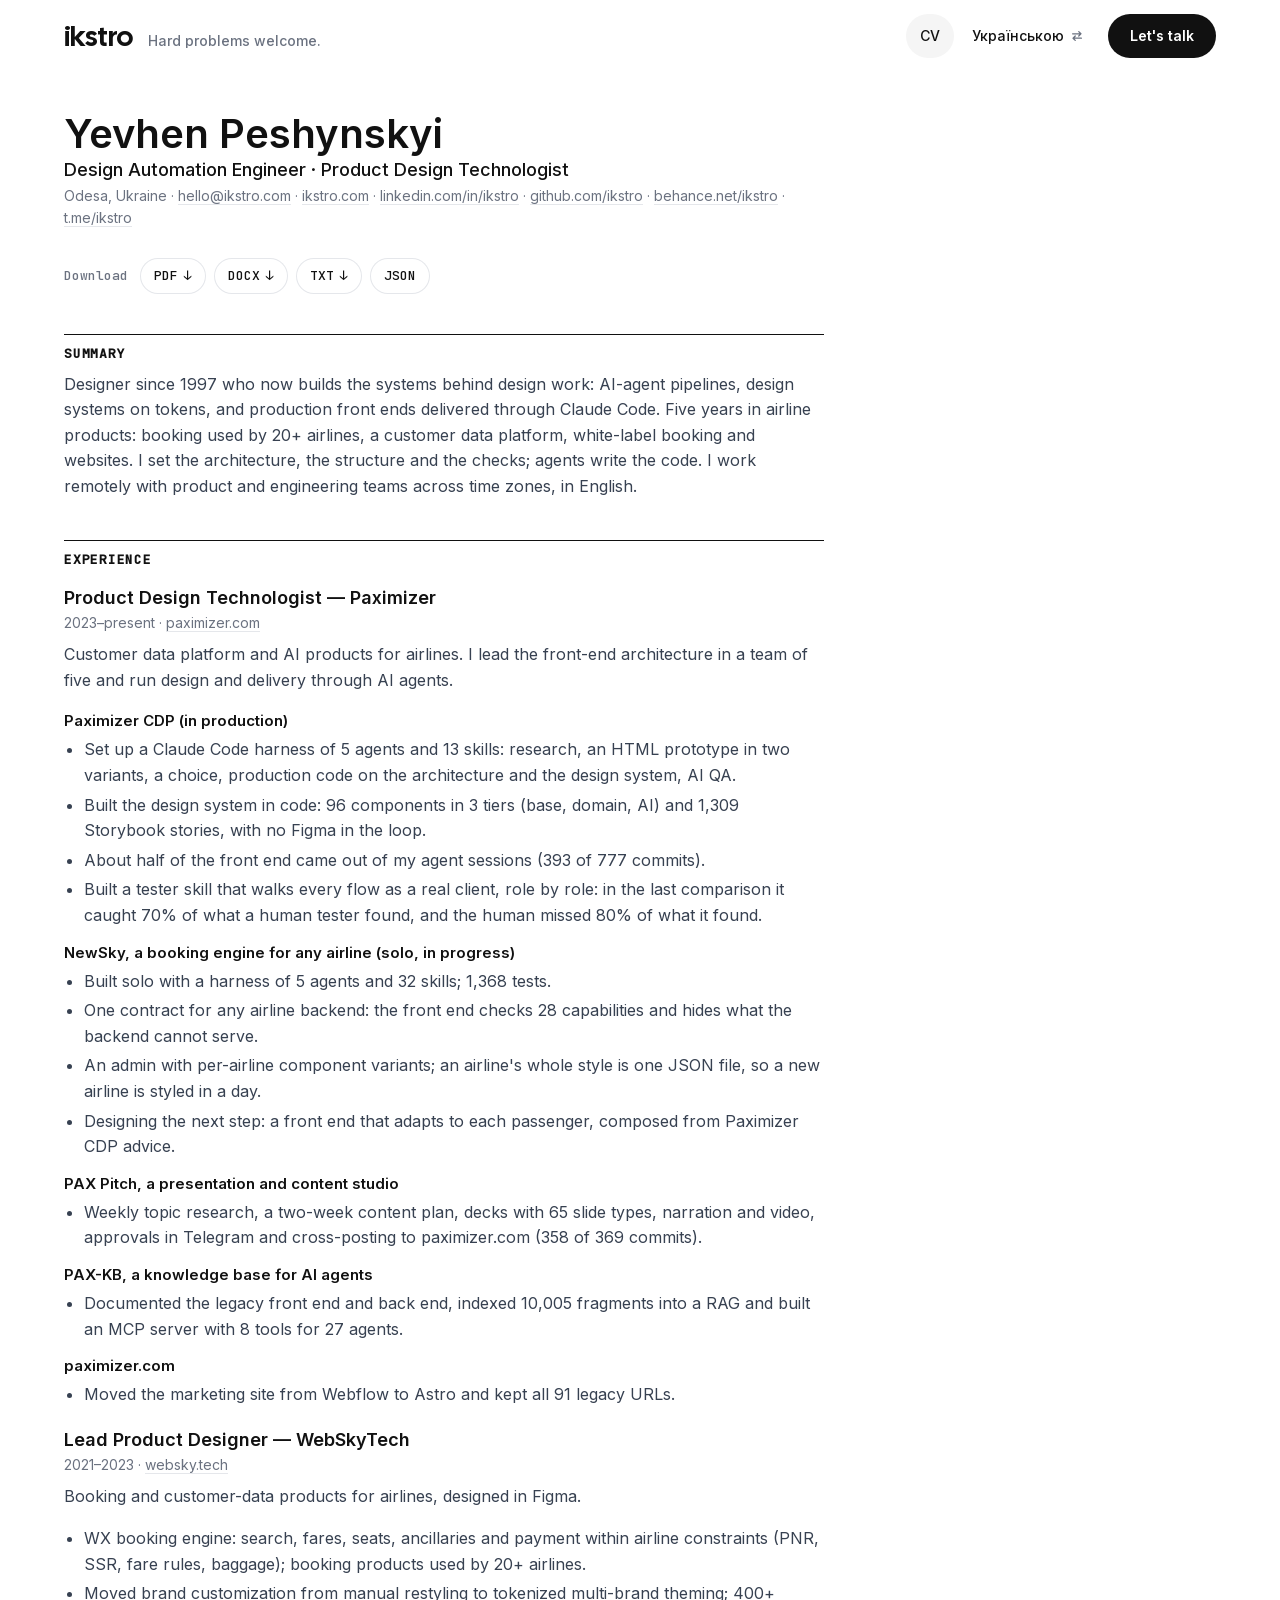
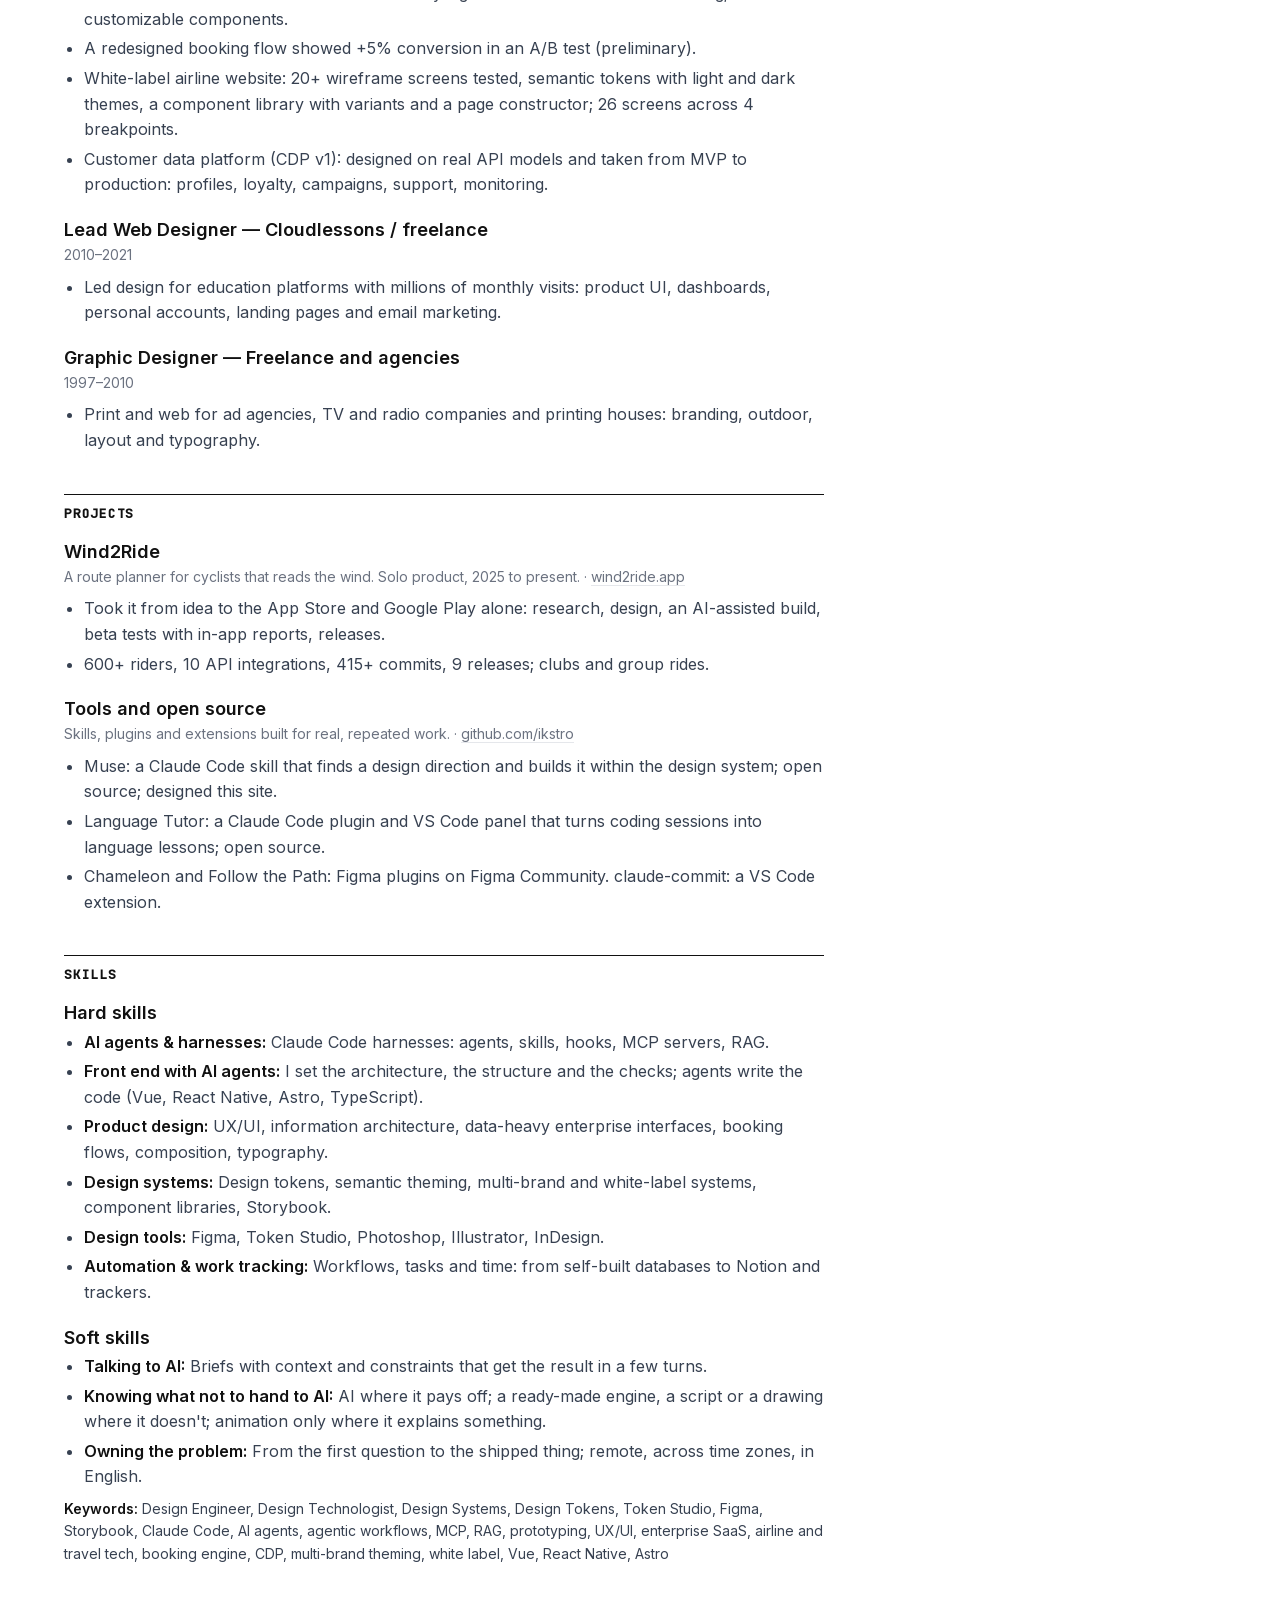
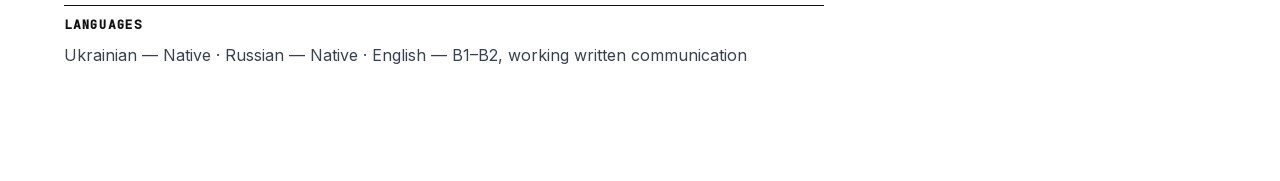
==== cv/index.html @ bcff38e9 "Deploy ikstro.com" ====
<!DOCTYPE html><html lang="en"><head><meta charset="utf-8"><meta name="viewport" content="width=device-width, initial-scale=1"><title>CV — Yevhen Peshynskyi</title><meta name="description" content="Designer since 1997 who now builds the systems behind design work: AI-agent pipelines, design systems on tokens, and production front ends delivered through Claude Code. Five years in airline products: booking used by 20+ airlines, a customer data platform, white-label booking and websites. I set the architecture, the structure and the checks; agents write the code. I work remotely with product and engineering teams across time zones, in English."><link rel="canonical" href="https://ikstro.com/cv/"><link rel="alternate" hreflang="en" href="https://ikstro.com/cv/"><link rel="alternate" hreflang="uk" href="https://ikstro.com/uk/cv/"><link rel="alternate" hreflang="x-default" href="https://ikstro.com/cv/"><meta name="author" content="Yevhen Peshynskyi"><!-- the «Iks» cell (owner, 23.10): built by `npm run favicon` --><link rel="icon" href="/favicon.ico" sizes="48x48"><link rel="icon" href="/favicon.svg" type="image/svg+xml"><link rel="apple-touch-icon" href="/apple-touch-icon.png"><meta property="og:type" content="website"><meta property="og:site_name" content="ikstro"><meta property="og:locale" content="en_US"><meta property="og:locale:alternate" content="uk_UA"><meta property="og:title" content="CV — Yevhen Peshynskyi"><meta property="og:description" content="Designer since 1997 who now builds the systems behind design work: AI-agent pipelines, design systems on tokens, and production front ends delivered through Claude Code. Five years in airline products: booking used by 20+ airlines, a customer data platform, white-label booking and websites. I set the architecture, the structure and the checks; agents write the code. I work remotely with product and engineering teams across time zones, in English."><meta property="og:url" content="https://ikstro.com/cv/"><meta property="og:image" content="https://ikstro.com/media/og/en.jpg"><meta property="og:image:alt" content="Yevhen Peshynskyi — Design automation engineer"><meta property="og:image:width" content="1200"><meta property="og:image:height" content="630"><meta name="twitter:card" content="summary_large_image"><script type="application/ld+json">{"@context":"https://schema.org","@type":"ProfilePage","url":"https://ikstro.com/cv/","inLanguage":"en","mainEntity":{"@type":"Person","@id":"https://ikstro.com/#person","name":"Yevhen Peshynskyi","alternateName":["ikstro","Євген Пешинський","Евгений Пешинский","Yevhen Peshinskyi","Evgeniy Peshinskiy"],"jobTitle":"Design Automation Engineer · Product Design Technologist","description":"Designer since 1997 who now builds the systems behind design work: AI-agent pipelines, design systems on tokens, and production front ends delivered through Claude Code. Five years in airline products: booking used by 20+ airlines, a customer data platform, white-label booking and websites. I set the architecture, the structure and the checks; agents write the code. I work remotely with product and engineering teams across time zones, in English.","url":"https://ikstro.com/","image":"https://ikstro.com/media/person/photo-800.webp","email":"mailto:hello@ikstro.com","address":{"@type":"PostalAddress","addressLocality":"Odesa","addressCountry":"UA"},"worksFor":{"@type":"Organization","name":"Paximizer","url":"https://paximizer.com"},"knowsAbout":["Design Engineer","Design Technologist","Design Systems","Design Tokens","Token Studio","Figma","Storybook","Claude Code","AI agents","agentic workflows","MCP","RAG","prototyping","UX/UI","enterprise SaaS","airline and travel tech","booking engine","CDP","multi-brand theming","white label","Vue","React Native","Astro"],"knowsLanguage":["uk","ru","en"],"sameAs":["https://linkedin.com/in/ikstro","https://github.com/ikstro","https://behance.net/ikstro","https://t.me/ikstro"],"subjectOf":[{"@type":"DigitalDocument","name":"CV (PDF)","encodingFormat":"application/pdf","url":"https://ikstro.com/cv/Yevhen-Peshynskyi-CV-EN.pdf"},{"@type":"DigitalDocument","name":"CV (DOCX)","encodingFormat":"application/vnd.openxmlformats-officedocument.wordprocessingml.document","url":"https://ikstro.com/cv/Yevhen-Peshynskyi-CV-EN.docx"}]}}</script><link rel="alternate" type="application/json" title="JSON Resume" href="/resume.json"><style>@font-face{font-family:"Cal Sans-8aefe084696b96c0";src:url("/_astro/fonts/de74727b9f176735.woff2") format("woff2");font-display:swap;unicode-range:U+0000-00FF,U+0131,U+0152-0153,U+02BB-02BC,U+02C6,U+02DA,U+02DC,U+0304,U+0308,U+0329,U+2000-206F,U+20AC,U+2122,U+2191,U+2193,U+2212,U+2215,U+FEFF,U+FFFD;font-weight:400;font-style:normal;}@font-face{font-family:"Cal Sans-8aefe084696b96c0 fallback: Arial";src:local("Arial");font-display:swap;font-weight:400;font-style:normal;size-adjust:99.1474%;ascent-override:100.8599%;descent-override:30.258%;line-gap-override:0%;}:root{--font-cal:"Cal Sans-8aefe084696b96c0","Cal Sans-8aefe084696b96c0 fallback: Arial",sans-serif;}</style><link rel="preload" href="/_astro/fonts/de74727b9f176735.woff2" as="font" type="font/woff2" crossorigin><style>@font-face{font-family:Inter-d166690083f87c00;src:url("/_astro/fonts/6909caa7688787da.woff2") format("woff2");font-display:swap;unicode-range:U+0301,U+0400-045F,U+0490-0491,U+04B0-04B1,U+2116;font-weight:400;font-style:normal;}@font-face{font-family:Inter-d166690083f87c00;src:url("/_astro/fonts/e868cdf4720e9ea5.woff2") format("woff2");font-display:swap;unicode-range:U+0000-00FF,U+0131,U+0152-0153,U+02BB-02BC,U+02C6,U+02DA,U+02DC,U+0304,U+0308,U+0329,U+2000-206F,U+20AC,U+2122,U+2191,U+2193,U+2212,U+2215,U+FEFF,U+FFFD;font-weight:400;font-style:normal;}@font-face{font-family:Inter-d166690083f87c00;src:url("/_astro/fonts/6909caa7688787da.woff2") format("woff2");font-display:swap;unicode-range:U+0301,U+0400-045F,U+0490-0491,U+04B0-04B1,U+2116;font-weight:500;font-style:normal;}@font-face{font-family:Inter-d166690083f87c00;src:url("/_astro/fonts/e868cdf4720e9ea5.woff2") format("woff2");font-display:swap;unicode-range:U+0000-00FF,U+0131,U+0152-0153,U+02BB-02BC,U+02C6,U+02DA,U+02DC,U+0304,U+0308,U+0329,U+2000-206F,U+20AC,U+2122,U+2191,U+2193,U+2212,U+2215,U+FEFF,U+FFFD;font-weight:500;font-style:normal;}@font-face{font-family:Inter-d166690083f87c00;src:url("/_astro/fonts/6909caa7688787da.woff2") format("woff2");font-display:swap;unicode-range:U+0301,U+0400-045F,U+0490-0491,U+04B0-04B1,U+2116;font-weight:600;font-style:normal;}@font-face{font-family:Inter-d166690083f87c00;src:url("/_astro/fonts/e868cdf4720e9ea5.woff2") format("woff2");font-display:swap;unicode-range:U+0000-00FF,U+0131,U+0152-0153,U+02BB-02BC,U+02C6,U+02DA,U+02DC,U+0304,U+0308,U+0329,U+2000-206F,U+20AC,U+2122,U+2191,U+2193,U+2212,U+2215,U+FEFF,U+FFFD;font-weight:600;font-style:normal;}@font-face{font-family:"Inter-d166690083f87c00 fallback: Arial";src:local("Arial");font-display:swap;font-weight:400;font-style:normal;size-adjust:134.2826%;ascent-override:72.1426%;descent-override:17.9629%;line-gap-override:0%;}@font-face{font-family:"Inter-d166690083f87c00 fallback: Arial";src:local("Arial");font-display:swap;font-weight:400;font-style:normal;size-adjust:134.2826%;ascent-override:72.1426%;descent-override:17.9629%;line-gap-override:0%;}@font-face{font-family:"Inter-d166690083f87c00 fallback: Arial";src:local("Arial");font-display:swap;font-weight:500;font-style:normal;size-adjust:134.2826%;ascent-override:72.1426%;descent-override:17.9629%;line-gap-override:0%;}@font-face{font-family:"Inter-d166690083f87c00 fallback: Arial";src:local("Arial");font-display:swap;font-weight:500;font-style:normal;size-adjust:134.2826%;ascent-override:72.1426%;descent-override:17.9629%;line-gap-override:0%;}@font-face{font-family:"Inter-d166690083f87c00 fallback: Arial";src:local("Arial");font-display:swap;font-weight:600;font-style:normal;size-adjust:134.2826%;ascent-override:72.1426%;descent-override:17.9629%;line-gap-override:0%;}@font-face{font-family:"Inter-d166690083f87c00 fallback: Arial";src:local("Arial");font-display:swap;font-weight:600;font-style:normal;size-adjust:134.2826%;ascent-override:72.1426%;descent-override:17.9629%;line-gap-override:0%;}:root{--font-inter:Inter-d166690083f87c00,"Inter-d166690083f87c00 fallback: Arial",sans-serif;}</style><link rel="preload" href="/_astro/fonts/e868cdf4720e9ea5.woff2" as="font" type="font/woff2" crossorigin><style>@font-face{font-family:"JetBrains Mono-c56213b721f1ee83";src:url("/_astro/fonts/06ca8aa61b7e774d.woff2") format("woff2");font-display:swap;unicode-range:U+0301,U+0400-045F,U+0490-0491,U+04B0-04B1,U+2116;font-weight:400;font-style:normal;}@font-face{font-family:"JetBrains Mono-c56213b721f1ee83";src:url("/_astro/fonts/d39725b5b6a6f2ec.woff2") format("woff2");font-display:swap;unicode-range:U+0000-00FF,U+0131,U+0152-0153,U+02BB-02BC,U+02C6,U+02DA,U+02DC,U+0304,U+0308,U+0329,U+2000-206F,U+20AC,U+2122,U+2191,U+2193,U+2212,U+2215,U+FEFF,U+FFFD;font-weight:400;font-style:normal;}@font-face{font-family:"JetBrains Mono-c56213b721f1ee83";src:url("/_astro/fonts/06ca8aa61b7e774d.woff2") format("woff2");font-display:swap;unicode-range:U+0301,U+0400-045F,U+0490-0491,U+04B0-04B1,U+2116;font-weight:500;font-style:normal;}@font-face{font-family:"JetBrains Mono-c56213b721f1ee83";src:url("/_astro/fonts/d39725b5b6a6f2ec.woff2") format("woff2");font-display:swap;unicode-range:U+0000-00FF,U+0131,U+0152-0153,U+02BB-02BC,U+02C6,U+02DA,U+02DC,U+0304,U+0308,U+0329,U+2000-206F,U+20AC,U+2122,U+2191,U+2193,U+2212,U+2215,U+FEFF,U+FFFD;font-weight:500;font-style:normal;}@font-face{font-family:"JetBrains Mono-c56213b721f1ee83 fallback: Courier New";src:local("Courier New");font-display:swap;font-weight:400;font-style:normal;size-adjust:99.9837%;ascent-override:102.0166%;descent-override:30.0049%;}@font-face{font-family:"JetBrains Mono-c56213b721f1ee83 fallback: Courier New";src:local("Courier New");font-display:swap;font-weight:400;font-style:normal;size-adjust:99.9837%;ascent-override:102.0166%;descent-override:30.0049%;}@font-face{font-family:"JetBrains Mono-c56213b721f1ee83 fallback: Courier New";src:local("Courier New");font-display:swap;font-weight:500;font-style:normal;size-adjust:99.9837%;ascent-override:102.0166%;descent-override:30.0049%;}@font-face{font-family:"JetBrains Mono-c56213b721f1ee83 fallback: Courier New";src:local("Courier New");font-display:swap;font-weight:500;font-style:normal;size-adjust:99.9837%;ascent-override:102.0166%;descent-override:30.0049%;}:root{--font-jbmono:"JetBrains Mono-c56213b721f1ee83","JetBrains Mono-c56213b721f1ee83 fallback: Courier New",monospace;}</style><!-- rows breathe in only when JS runs and motion is allowed; a timer un-hides them if scripts fail --><script>
      if (!matchMedia('(prefers-reduced-motion: reduce)').matches) {
        document.documentElement.classList.add('breathe');
        setTimeout(function () { document.documentElement.classList.remove('breathe'); }, 3000);
      }
    </script><style>:root{--primary:#111;--primary-active:#242424;--ink:#111;--body:#374151;--muted:#6b7280;--muted-soft:#898989;--hairline:#e5e7eb;--hairline-soft:#f3f4f6;--canvas:#fff;--surface-soft:#f8f9fa;--surface-card:#f5f5f5;--surface-strong:#e5e7eb;--surface-dark:#101010;--surface-dark-elevated:#1a1a1a;--on-primary:#fff;--on-dark:#fff;--on-dark-soft:#a1a1aa;--success:#10b981;--warning:#f59e0b;--error:#ef4444;--accent:#8b5cf6;--accent-soft:#ede9fe;--font-display:var(--font-cal), -apple-system, "Segoe UI", sans-serif;--font-body:var(--font-inter), -apple-system, BlinkMacSystemFont, "Segoe UI", Roboto, sans-serif;--font-mono:var(--font-jbmono), ui-monospace, monospace;--display-wt:400;--display-xl:64px;--display-xl-lh:1.05;--display-xl-ls:-2px;--display-lg:48px;--display-lg-lh:1.1;--display-lg-ls:-1.5px;--display-md:36px;--display-md-lh:1.15;--display-md-ls:-1px;--display-sm:28px;--display-sm-lh:1.2;--display-sm-ls:-.5px;--title-lg:22px;--title-md:18px;--title-sm:16px;--body-md:16px;--body-sm:14px;--caption:13px;--code:14px;--r-xs:4px;--r-sm:6px;--r-md:8px;--r-lg:12px;--r-xl:16px;--r-pill:9999px;--s-xxs:4px;--s-xs:8px;--s-sm:12px;--s-md:16px;--s-lg:24px;--s-xl:32px;--s-xxl:48px;--s-section:96px;--spring-card-resize:linear(0, .0429, .137, .2679, .4019, .5335, .6545, .7662, .8531, .922, .974, 1.0111, 1.0366, 1.0501, 1.0559, 1.056, 1.0519, 1.0457, 1.0383, 1.0308, 1.0235, 1.0166, 1.0111, 1.0066, 1.0031, 1.0004, .9987, .9976, .997, .9968, .9969, .9972, .9976, .998, .9985, .9988, 1);--dur-card-resize:.585s;--spring-accordion:linear(0, .0273, .0868, .1656, .2539, .345, .434, .5178, .5946, .6681, .728, .7798, .824, .8612, .892, .9174, .9379, .9543, .9673, .9774, .9852, .991, .9953, .9984, 1.0005, 1.002, 1.0028, 1.0033, 1.0035, 1.0034, 1.0033, 1.003, 1.0027, 1.0024, 1.0021, 1.0018, 1);--dur-accordion:.507s;--spring-counter:linear(0, .0619, .2002, .3767, .5611, .732, .8762, .9873, 1.0645, 1.1107, 1.1303, 1.1315, 1.1188, 1.0979, 1.0736, 1.0495, 1.028, 1.0104, .9973, .9887, .9839, .9823, .983, .9853, .9883, .9916, .9947, .9973, .9993, 1.0009, 1.0018, 1.0023, 1.0023, 1.0022, 1.0018, 1.0014, 1);--dur-counter:.755s;--ease-out:cubic-bezier(.22, 1, .36, 1)}:root:lang(uk){--font-display:var(--font-manrope), -apple-system, "Segoe UI", sans-serif;--display-wt:800}@media (prefers-reduced-motion:reduce){:root{--dur-card-resize:1ms;--dur-accordion:1ms;--dur-counter:1ms}*,:before,:after{transition-duration:1ms!important;animation-duration:1ms!important;animation-iteration-count:1!important}}*,:before,:after{box-sizing:border-box}html{-webkit-text-size-adjust:100%}body{background:var(--canvas);color:var(--body);font:400 var(--body-md)/1.5 var(--font-body);-webkit-font-smoothing:antialiased;margin:0}h1,h2,h3{font-family:var(--font-display);font-weight:var(--display-wt);color:var(--ink);margin:0}img{max-width:100%;display:block}a{color:inherit}.mono{font-family:var(--font-mono);font-variant-numeric:tabular-nums}.btn{border-radius:var(--r-pill);height:44px;font:600 var(--body-sm)/1 var(--font-body);background:var(--primary);color:var(--on-primary);cursor:pointer;border:0;align-items:center;gap:8px;padding:0 22px;text-decoration:none;display:inline-flex}.btn--secondary{background:var(--canvas);color:var(--ink);box-shadow:inset 0 0 0 1px var(--hairline)}.badge{border-radius:var(--r-pill);background:var(--surface-card);height:24px;color:var(--ink);font:500 var(--caption)/1 var(--font-body);align-items:center;gap:6px;padding:0 10px;display:inline-flex}html{scroll-behavior:auto}:root{--nav-h:72px}@media (width<=760px){:root{--nav-h:60px}}.wrap{max-width:1248px;margin:0 auto;padding:0 48px}.sr{clip:rect(0 0 0 0);white-space:nowrap;width:1px;height:1px;position:absolute;overflow:hidden}.btn:focus-visible,a:focus-visible,button:focus-visible{outline:2px solid var(--accent);outline-offset:2px;border-radius:4px}.btn:focus-visible,.lk:focus-visible{border-radius:var(--r-pill)}.lk{--lk-x:14px;--lk-y:8px;padding:var(--lk-y) var(--lk-x);margin:calc(-1 * var(--lk-y)) calc(-1 * var(--lk-x));border-radius:var(--r-pill);color:inherit;transition:background-color .15s var(--ease-out);-webkit-tap-highlight-color:transparent;background-color:#0000;align-items:center;text-decoration:none;display:inline-flex;position:relative}.lk:after{content:"";position:absolute;inset:-6px 0}@media (hover:hover){.lk:hover{background-color:var(--lk-ground,var(--surface-card))}}.lk:active{background-color:var(--lk-ground,var(--surface-card))}.btn{transition:background-color .15s var(--ease-out), box-shadow .15s var(--ease-out);-webkit-tap-highlight-color:transparent}@media (hover:hover){.btn:hover{background-color:var(--primary-active);box-shadow:0 1px 2px #11111114,0 6px 16px -6px #1116}.btn--secondary:hover{background-color:var(--surface-card);box-shadow:0 6px 18px -10px #11111159}}.btn:active{background-color:var(--primary-active);box-shadow:0 1px 2px #11111114,0 6px 16px -6px #1116}.btn--secondary:active{background-color:var(--surface-card);box-shadow:none}@media (prefers-reduced-motion:reduce){.lk,.btn{transition:none}}.dot{background:var(--success);vertical-align:1px;border-radius:50%;width:7px;height:7px;margin-right:6px;display:inline-block}.dot--lock{box-shadow:inset 0 0 0 1.5px var(--muted);background:0 0}@media (width<=760px){.wrap{padding:0 16px}}
.lang[data-astro-cid-lemdd452]{height:var(--nav-item-h,36px);padding:0 var(--nav-item-x,12px);border-radius:var(--r-pill);color:var(--ink);white-space:nowrap;font:500 14px/1 var(--font-body);transition:background-color .15s var(--ease-out), color .15s var(--ease-out), height .56s var(--spring-card-resize);-webkit-tap-highlight-color:transparent;align-items:center;gap:6px;text-decoration:none;display:inline-flex}.lang__ico[data-astro-cid-lemdd452]{fill:none;width:14px;height:14px;stroke:var(--muted);stroke-width:1.5px;stroke-linecap:round;stroke-linejoin:round;transition:transform .24s var(--ease-out), stroke .15s var(--ease-out);flex:none}@media (hover:hover){.lang[data-astro-cid-lemdd452]:hover{background-color:var(--surface-card)}.lang[data-astro-cid-lemdd452]:hover .lang__ico[data-astro-cid-lemdd452]{stroke:var(--ink);transform:rotate(180deg)}}.lang[data-astro-cid-lemdd452]:active{background-color:var(--surface-card)}.lang[data-astro-cid-lemdd452]:focus-visible{outline:2px solid var(--accent);outline-offset:2px}.lang__short[data-astro-cid-lemdd452]{display:none}@media (width<=420px){.lang__name[data-astro-cid-lemdd452]{display:none}.lang__short[data-astro-cid-lemdd452]{display:inline}}@media (width<=380px){.lang[data-astro-cid-lemdd452]{gap:4px}}@media (prefers-reduced-motion:reduce){.lang[data-astro-cid-lemdd452],.lang__ico[data-astro-cid-lemdd452]{transition:none}.lang[data-astro-cid-lemdd452]:hover .lang__ico[data-astro-cid-lemdd452]{transform:none}}.navbar[data-astro-cid-wpvy4v7s]{z-index:50;height:var(--nav-h);pointer-events:none;position:sticky;top:0}.nav[data-astro-cid-wpvy4v7s]{--nav-item-h:44px;--nav-item-x:14px;pointer-events:auto;height:var(--nav-h);border-radius:var(--r-pill);transition:max-width .56s var(--spring-card-resize), height .56s var(--spring-card-resize), margin-top .56s var(--spring-card-resize), padding .56s var(--spring-card-resize), background-color .24s var(--ease-out), box-shadow .24s var(--ease-out), transform .3s var(--ease-out);background-color:#fff0;justify-content:space-between;align-items:center;gap:16px;margin-top:0;display:flex;box-shadow:0 0 0 1px #1110,0 12px 32px -16px #1110}.nav__item[data-astro-cid-wpvy4v7s]{height:var(--nav-item-h);padding:0 var(--nav-item-x);border-radius:var(--r-pill);color:var(--ink);white-space:nowrap;transition:background-color .15s var(--ease-out), height .56s var(--spring-card-resize), font-size .56s var(--spring-card-resize), margin .56s var(--spring-card-resize);-webkit-tap-highlight-color:transparent;align-items:center;text-decoration:none;display:inline-flex}@media (hover:hover){.nav__item[data-astro-cid-wpvy4v7s]:hover{background-color:var(--surface-card)}}.nav__item[data-astro-cid-wpvy4v7s]:active,.nav__cv[data-astro-cid-wpvy4v7s][aria-current=page]{background-color:var(--surface-card)}.nav__item[data-astro-cid-wpvy4v7s]:focus-visible{outline:2px solid var(--accent);outline-offset:2px}.wordmark[data-astro-cid-wpvy4v7s]{margin-left:calc(-1 * var(--nav-item-x));font:var(--display-wt) 28px/1 var(--font-display);letter-spacing:-.6px}.nav__cv[data-astro-cid-wpvy4v7s]{font:500 14px/1 var(--font-body)}.nav__btn[data-astro-cid-wpvy4v7s]{height:var(--nav-item-h);transition:height .56s var(--spring-card-resize), background-color .15s var(--ease-out), box-shadow .15s var(--ease-out)}.nav__start[data-astro-cid-wpvy4v7s]{align-items:baseline;gap:2px;min-width:0;display:flex}.nav__note[data-astro-cid-wpvy4v7s]{opacity:1;max-width:260px;font:500 var(--body-sm)/1 var(--font-body);color:var(--muted);white-space:nowrap;transition:max-width .56s var(--spring-card-resize), opacity .2s var(--ease-out);margin:0;overflow:hidden}.nav__end[data-astro-cid-wpvy4v7s]{align-items:center;gap:4px;display:flex}.nav__end[data-astro-cid-wpvy4v7s] .nav__btn[data-astro-cid-wpvy4v7s]{margin-left:6px}.navbar[data-astro-cid-wpvy4v7s][data-island] .nav[data-astro-cid-wpvy4v7s]{--nav-item-h:40px;backdrop-filter:saturate(1.4)blur(14px);background-color:#ffffffe6;border-radius:0 0 28px 28px;max-width:600px;height:56px;padding:0 8px;box-shadow:0 10px 30px -14px #11111159}.navbar[data-astro-cid-wpvy4v7s][data-island] .wordmark[data-astro-cid-wpvy4v7s]{margin-left:0;font-size:24px}.navbar[data-astro-cid-wpvy4v7s][data-island] .nav__note[data-astro-cid-wpvy4v7s]{opacity:0;max-width:0}@media (width<=760px){.nav[data-astro-cid-wpvy4v7s]{--nav-item-h:38px;--nav-item-x:12px}.wordmark[data-astro-cid-wpvy4v7s]{font-size:26px}.nav__note[data-astro-cid-wpvy4v7s]{font-size:13px}.nav__end[data-astro-cid-wpvy4v7s] .nav__btn[data-astro-cid-wpvy4v7s]{margin-left:4px;padding:0 16px}.navbar[data-astro-cid-wpvy4v7s][data-island] .nav[data-astro-cid-wpvy4v7s]{--nav-item-h:36px;border-radius:0 0 26px 26px;max-width:calc(100% - 16px);height:52px;padding:0 8px}.navbar[data-astro-cid-wpvy4v7s][data-island] .wordmark[data-astro-cid-wpvy4v7s]{font-size:22px}}@media (width<=600px){.nav__note[data-astro-cid-wpvy4v7s]{display:none}}@media (width<=380px){.nav[data-astro-cid-wpvy4v7s]{--nav-item-x:9px;gap:4px}.wordmark[data-astro-cid-wpvy4v7s]{font-size:22px}.nav__end[data-astro-cid-wpvy4v7s]{gap:0}.nav__end[data-astro-cid-wpvy4v7s] .nav__btn[data-astro-cid-wpvy4v7s]{padding:0 12px}.navbar[data-astro-cid-wpvy4v7s][data-island] .nav[data-astro-cid-wpvy4v7s]{padding:0 6px}}@media (prefers-reduced-motion:reduce){.nav[data-astro-cid-wpvy4v7s],.nav__item[data-astro-cid-wpvy4v7s],.nav__note[data-astro-cid-wpvy4v7s],.nav__btn[data-astro-cid-wpvy4v7s]{transition:none}}@media print{.navbar[data-astro-cid-wpvy4v7s]{display:none}}
.cv[data-astro-cid-j6a35wjm]{padding-block:40px 96px}.cv__doc[data-astro-cid-j6a35wjm]{max-width:760px;font:400 var(--body-md)/1.6 var(--font-body);color:var(--body)}.cv__doc[data-astro-cid-j6a35wjm] [data-astro-cid-j6a35wjm]:is(h1,h2,h3,h4){font-family:var(--font-body);color:var(--ink);letter-spacing:0}h1[data-astro-cid-j6a35wjm]{letter-spacing:-.8px;margin:0;font-size:40px;font-weight:700;line-height:1.1}.cv__label[data-astro-cid-j6a35wjm]{color:var(--ink);margin:8px 0 0;font-size:18px;font-weight:500}.cv__contact[data-astro-cid-j6a35wjm]{color:var(--muted);margin:12px 0 0;font-size:14px}.cv__doc[data-astro-cid-j6a35wjm] a[data-astro-cid-j6a35wjm]{color:inherit;text-decoration:underline;text-decoration-color:var(--hairline);text-underline-offset:3px}.cv__doc[data-astro-cid-j6a35wjm] .cv__dl[data-astro-cid-j6a35wjm]{flex-wrap:wrap;align-items:center;gap:8px;margin:28px 0 0;display:flex}.cv__dl-label[data-astro-cid-j6a35wjm]{font:500 var(--caption)/1 var(--font-mono);color:var(--muted);margin-right:4px}.cv__doc[data-astro-cid-j6a35wjm] .cv__file[data-astro-cid-j6a35wjm]{height:36px;font:500 var(--caption)/1 var(--font-mono);color:var(--ink);gap:6px;padding:0 14px;text-decoration:none}h2[data-astro-cid-j6a35wjm]{border-top:1px solid var(--ink);text-transform:uppercase;margin:40px 0 12px;padding-top:12px;font:600 var(--caption)/1 var(--font-mono)!important;letter-spacing:.06em!important}h3[data-astro-cid-j6a35wjm]{margin:20px 0 2px;font-size:18px;font-weight:600;line-height:1.35}h4[data-astro-cid-j6a35wjm]{margin:12px 0 4px;font-size:15px;font-weight:600}.cv__meta[data-astro-cid-j6a35wjm]{color:var(--muted);margin:0 0 8px;font-size:14px}.cv__doc[data-astro-cid-j6a35wjm] p[data-astro-cid-j6a35wjm]{margin-top:0}.cv__doc[data-astro-cid-j6a35wjm] ul[data-astro-cid-j6a35wjm]{margin:0 0 8px;padding-left:20px}.cv__doc[data-astro-cid-j6a35wjm] li[data-astro-cid-j6a35wjm]{margin:4px 0}.cv__doc[data-astro-cid-j6a35wjm] b[data-astro-cid-j6a35wjm]{color:var(--ink);font-weight:600}.cv__kw[data-astro-cid-j6a35wjm]{margin-top:12px;font-size:14px}@media (width<=760px){.cv[data-astro-cid-j6a35wjm]{padding-block:24px 64px}h1[data-astro-cid-j6a35wjm]{font-size:32px}.cv__doc[data-astro-cid-j6a35wjm]{font-size:15px}}@page{size:A4;margin:12mm 15mm}@media print{.cv[data-astro-cid-j6a35wjm]{max-width:none;padding:0}.cv__doc[data-astro-cid-j6a35wjm]{color:#111;max-width:none;font-size:9.5pt;line-height:1.38}.cv__dl[data-astro-cid-j6a35wjm]{display:none}h1[data-astro-cid-j6a35wjm]{letter-spacing:0;font-size:19pt}.cv__label[data-astro-cid-j6a35wjm]{margin-top:2pt;font-size:11pt}.cv__contact[data-astro-cid-j6a35wjm]{color:#333;margin:3pt 0 0;font-size:8.5pt}.cv__doc[data-astro-cid-j6a35wjm] a[data-astro-cid-j6a35wjm]{text-decoration:none}.cv__doc[data-astro-cid-j6a35wjm] p[data-astro-cid-j6a35wjm]{margin-bottom:4pt}h2[data-astro-cid-j6a35wjm]{break-after:avoid;margin:11pt 0 4pt;padding-top:4pt;font-size:8.5pt!important}h3[data-astro-cid-j6a35wjm]{break-after:avoid;margin:7pt 0 0;font-size:10.5pt}h4[data-astro-cid-j6a35wjm]{break-after:avoid;margin:4pt 0 1pt;font-size:9.5pt}.cv__doc[data-astro-cid-j6a35wjm] .cv__meta[data-astro-cid-j6a35wjm]{break-after:avoid;color:#444;margin-bottom:2pt;font-size:8.5pt}.job[data-astro-cid-j6a35wjm]>.cv__meta[data-astro-cid-j6a35wjm]+p[data-astro-cid-j6a35wjm]{break-after:avoid}.cv__doc[data-astro-cid-j6a35wjm] ul[data-astro-cid-j6a35wjm]{margin-bottom:4pt;padding-left:14pt}.cv__doc[data-astro-cid-j6a35wjm] li[data-astro-cid-j6a35wjm]{break-inside:avoid;margin:1.5pt 0}.cv__doc[data-astro-cid-j6a35wjm] .cv__kw[data-astro-cid-j6a35wjm]{margin-top:6pt;font-size:8.5pt}}
</style></head><body><div class="navbar" data-navbar data-astro-cid-wpvy4v7s><header class="wrap nav" data-astro-cid-wpvy4v7s><div class="nav__start" data-astro-cid-wpvy4v7s><a class="nav__item wordmark" href="/" data-astro-cid-wpvy4v7s>ikstro</a><p class="nav__note" data-astro-cid-wpvy4v7s>Hard problems welcome.</p></div><div class="nav__end" data-astro-cid-wpvy4v7s><a class="nav__item nav__cv" href="/cv/" aria-current="page" data-astro-cid-wpvy4v7s>CV</a><a class="lang" href="/uk/cv/" hreflang="uk" lang="uk" aria-label="Ця сторінка українською" data-astro-cid-lemdd452><span class="lang__name" data-astro-cid-lemdd452>Українською</span><span class="lang__short" aria-hidden="true" data-astro-cid-lemdd452>UA</span><svg class="lang__ico" viewBox="0 0 16 16" aria-hidden="true" data-astro-cid-lemdd452><path d="M3 5.5h9.5M10 3l2.5 2.5L10 8M13 10.5H3.5M6 8l-2.5 2.5L6 13" data-astro-cid-lemdd452></path></svg></a><a class="btn nav__btn" href="/#contact" data-astro-cid-wpvy4v7s>Let&#39;s talk</a></div></header></div><script type="module">var e=document.querySelector(`[data-navbar]`);if(e){let t=!1,n=()=>{t=!1,e.toggleAttribute(`data-island`,scrollY>24)};addEventListener(`scroll`,()=>{t||(t=!0,requestAnimationFrame(n))},{passive:!0}),n()}</script><main class="wrap cv" data-astro-cid-j6a35wjm><article class="cv__doc" data-astro-cid-j6a35wjm><header class="cv__head" data-astro-cid-j6a35wjm><h1 data-astro-cid-j6a35wjm>Yevhen Peshynskyi</h1><p class="cv__label" data-astro-cid-j6a35wjm>Design Automation Engineer · Product Design Technologist</p><p class="cv__contact" data-astro-cid-j6a35wjm>Odesa, Ukraine · <a href="mailto:hello@ikstro.com" data-astro-cid-j6a35wjm>hello@ikstro.com</a> · <a href="https://ikstro.com" data-astro-cid-j6a35wjm>ikstro.com</a> · <a href="https://linkedin.com/in/ikstro" data-astro-cid-j6a35wjm>linkedin.com/in/ikstro</a> · <a href="https://github.com/ikstro" data-astro-cid-j6a35wjm>github.com/ikstro</a> · <a href="https://behance.net/ikstro" data-astro-cid-j6a35wjm>behance.net/ikstro</a> · <a href="https://t.me/ikstro" data-astro-cid-j6a35wjm>t.me/ikstro</a></p></header><p class="cv__dl" data-astro-cid-j6a35wjm><span class="cv__dl-label" data-astro-cid-j6a35wjm>Download</span><a class="btn btn--secondary cv__file" href="/cv/Yevhen-Peshynskyi-CV-EN.pdf" download data-astro-cid-j6a35wjm>PDF<span aria-hidden="true" data-astro-cid-j6a35wjm>↓</span></a><a class="btn btn--secondary cv__file" href="/cv/Yevhen-Peshynskyi-CV-EN.docx" download data-astro-cid-j6a35wjm>DOCX<span aria-hidden="true" data-astro-cid-j6a35wjm>↓</span></a><a class="btn btn--secondary cv__file" href="/cv/Yevhen-Peshynskyi-CV-EN.txt" download data-astro-cid-j6a35wjm>TXT<span aria-hidden="true" data-astro-cid-j6a35wjm>↓</span></a><a class="btn btn--secondary cv__file" href="/resume.json" data-astro-cid-j6a35wjm>JSON</a></p><section data-astro-cid-j6a35wjm><h2 data-astro-cid-j6a35wjm>Summary</h2><p data-astro-cid-j6a35wjm>Designer since 1997 who now builds the systems behind design work: AI-agent pipelines, design systems on tokens, and production front ends delivered through Claude Code. Five years in airline products: booking used by 20+ airlines, a customer data platform, white-label booking and websites. I set the architecture, the structure and the checks; agents write the code. I work remotely with product and engineering teams across time zones, in English.</p></section><section data-astro-cid-j6a35wjm><h2 data-astro-cid-j6a35wjm>Experience</h2><section class="job" data-astro-cid-j6a35wjm><h3 data-astro-cid-j6a35wjm>Product Design Technologist — Paximizer</h3><p class="cv__meta" data-astro-cid-j6a35wjm>2023–present · <a href="https://paximizer.com" data-astro-cid-j6a35wjm>paximizer.com</a></p><p data-astro-cid-j6a35wjm>Customer data platform and AI products for airlines. I lead the front-end architecture in a team of five and run design and delivery through AI agents.</p><h4 data-astro-cid-j6a35wjm>Paximizer CDP (in production)</h4><ul data-astro-cid-j6a35wjm><li data-astro-cid-j6a35wjm>Set up a Claude Code harness of 5 agents and 13 skills: research, an HTML prototype in two variants, a choice, production code on the architecture and the design system, AI QA.</li><li data-astro-cid-j6a35wjm>Built the design system in code: 96 components in 3 tiers (base, domain, AI) and 1,309 Storybook stories, with no Figma in the loop.</li><li data-astro-cid-j6a35wjm>About half of the front end came out of my agent sessions (393 of 777 commits).</li><li data-astro-cid-j6a35wjm>Built a tester skill that walks every flow as a real client, role by role: in the last comparison it caught 70% of what a human tester found, and the human missed 80% of what it found.</li></ul><h4 data-astro-cid-j6a35wjm>NewSky, a booking engine for any airline (solo, in progress)</h4><ul data-astro-cid-j6a35wjm><li data-astro-cid-j6a35wjm>Built solo with a harness of 5 agents and 32 skills; 1,368 tests.</li><li data-astro-cid-j6a35wjm>One contract for any airline backend: the front end checks 28 capabilities and hides what the backend cannot serve.</li><li data-astro-cid-j6a35wjm>An admin with per-airline component variants; an airline&#39;s whole style is one JSON file, so a new airline is styled in a day.</li><li data-astro-cid-j6a35wjm>Designing the next step: a front end that adapts to each passenger, composed from Paximizer CDP advice.</li></ul><h4 data-astro-cid-j6a35wjm>PAX Pitch, a presentation and content studio</h4><ul data-astro-cid-j6a35wjm><li data-astro-cid-j6a35wjm>Weekly topic research, a two-week content plan, decks with 65 slide types, narration and video, approvals in Telegram and cross-posting to paximizer.com (358 of 369 commits).</li></ul><h4 data-astro-cid-j6a35wjm>PAX-KB, a knowledge base for AI agents</h4><ul data-astro-cid-j6a35wjm><li data-astro-cid-j6a35wjm>Documented the legacy front end and back end, indexed 10,005 fragments into a RAG and built an MCP server with 8 tools for 27 agents.</li></ul><h4 data-astro-cid-j6a35wjm>paximizer.com</h4><ul data-astro-cid-j6a35wjm><li data-astro-cid-j6a35wjm>Moved the marketing site from Webflow to Astro and kept all 91 legacy URLs.</li></ul></section><section class="job" data-astro-cid-j6a35wjm><h3 data-astro-cid-j6a35wjm>Lead Product Designer — WebSkyTech</h3><p class="cv__meta" data-astro-cid-j6a35wjm>2021–2023 · <a href="https://websky.tech" data-astro-cid-j6a35wjm>websky.tech</a></p><p data-astro-cid-j6a35wjm>Booking and customer-data products for airlines, designed in Figma.</p><ul data-astro-cid-j6a35wjm><li data-astro-cid-j6a35wjm>WX booking engine: search, fares, seats, ancillaries and payment within airline constraints (PNR, SSR, fare rules, baggage); booking products used by 20+ airlines.</li><li data-astro-cid-j6a35wjm>Moved brand customization from manual restyling to tokenized multi-brand theming; 400+ customizable components.</li><li data-astro-cid-j6a35wjm>A redesigned booking flow showed +5% conversion in an A/B test (preliminary).</li><li data-astro-cid-j6a35wjm>White-label airline website: 20+ wireframe screens tested, semantic tokens with light and dark themes, a component library with variants and a page constructor; 26 screens across 4 breakpoints.</li><li data-astro-cid-j6a35wjm>Customer data platform (CDP v1): designed on real API models and taken from MVP to production: profiles, loyalty, campaigns, support, monitoring.</li></ul></section><section class="job" data-astro-cid-j6a35wjm><h3 data-astro-cid-j6a35wjm>Lead Web Designer — Cloudlessons / freelance</h3><p class="cv__meta" data-astro-cid-j6a35wjm>2010–2021</p><ul data-astro-cid-j6a35wjm><li data-astro-cid-j6a35wjm>Led design for education platforms with millions of monthly visits: product UI, dashboards, personal accounts, landing pages and email marketing.</li></ul></section><section class="job" data-astro-cid-j6a35wjm><h3 data-astro-cid-j6a35wjm>Graphic Designer — Freelance and agencies</h3><p class="cv__meta" data-astro-cid-j6a35wjm>1997–2010</p><ul data-astro-cid-j6a35wjm><li data-astro-cid-j6a35wjm>Print and web for ad agencies, TV and radio companies and printing houses: branding, outdoor, layout and typography.</li></ul></section></section><section data-astro-cid-j6a35wjm><h2 data-astro-cid-j6a35wjm>Projects</h2><section class="job" data-astro-cid-j6a35wjm><h3 data-astro-cid-j6a35wjm>Wind2Ride</h3><p class="cv__meta" data-astro-cid-j6a35wjm>A route planner for cyclists that reads the wind. Solo product, 2025 to present. · <a href="https://wind2ride.app" data-astro-cid-j6a35wjm>wind2ride.app</a></p><ul data-astro-cid-j6a35wjm><li data-astro-cid-j6a35wjm>Took it from idea to the App Store and Google Play alone: research, design, an AI-assisted build, beta tests with in-app reports, releases.</li><li data-astro-cid-j6a35wjm>600+ riders, 10 API integrations, 415+ commits, 9 releases; clubs and group rides.</li></ul></section><section class="job" data-astro-cid-j6a35wjm><h3 data-astro-cid-j6a35wjm>Tools and open source</h3><p class="cv__meta" data-astro-cid-j6a35wjm>Skills, plugins and extensions built for real, repeated work. · <a href="https://github.com/ikstro" data-astro-cid-j6a35wjm>github.com/ikstro</a></p><ul data-astro-cid-j6a35wjm><li data-astro-cid-j6a35wjm>Muse: a Claude Code skill that finds a design direction and builds it within the design system; open source; designed this site.</li><li data-astro-cid-j6a35wjm>Language Tutor: a Claude Code plugin and VS Code panel that turns coding sessions into language lessons; open source.</li><li data-astro-cid-j6a35wjm>Chameleon and Follow the Path: Figma plugins on Figma Community. claude-commit: a VS Code extension.</li></ul></section></section><section data-astro-cid-j6a35wjm><h2 data-astro-cid-j6a35wjm>Skills</h2><h3 data-astro-cid-j6a35wjm>Hard skills</h3><ul data-astro-cid-j6a35wjm><li data-astro-cid-j6a35wjm><b data-astro-cid-j6a35wjm>AI agents &amp; harnesses:</b> Claude Code harnesses: agents, skills, hooks, MCP servers, RAG.</li><li data-astro-cid-j6a35wjm><b data-astro-cid-j6a35wjm>Front end with AI agents:</b> I set the architecture, the structure and the checks; agents write the code (Vue, React Native, Astro, TypeScript).</li><li data-astro-cid-j6a35wjm><b data-astro-cid-j6a35wjm>Product design:</b> UX/UI, information architecture, data-heavy enterprise interfaces, booking flows, composition, typography.</li><li data-astro-cid-j6a35wjm><b data-astro-cid-j6a35wjm>Design systems:</b> Design tokens, semantic theming, multi-brand and white-label systems, component libraries, Storybook.</li><li data-astro-cid-j6a35wjm><b data-astro-cid-j6a35wjm>Design tools:</b> Figma, Token Studio, Photoshop, Illustrator, InDesign.</li><li data-astro-cid-j6a35wjm><b data-astro-cid-j6a35wjm>Automation &amp; work tracking:</b> Workflows, tasks and time: from self-built databases to Notion and trackers.</li></ul><h3 data-astro-cid-j6a35wjm>Soft skills</h3><ul data-astro-cid-j6a35wjm><li data-astro-cid-j6a35wjm><b data-astro-cid-j6a35wjm>Talking to AI:</b> Briefs with context and constraints that get the result in a few turns.</li><li data-astro-cid-j6a35wjm><b data-astro-cid-j6a35wjm>Knowing what not to hand to AI:</b> AI where it pays off; a ready-made engine, a script or a drawing where it doesn&#39;t; animation only where it explains something.</li><li data-astro-cid-j6a35wjm><b data-astro-cid-j6a35wjm>Owning the problem:</b> From the first question to the shipped thing; remote, across time zones, in English.</li></ul><p class="cv__kw" data-astro-cid-j6a35wjm><b data-astro-cid-j6a35wjm>Keywords:</b> Design Engineer, Design Technologist, Design Systems, Design Tokens, Token Studio, Figma, Storybook, Claude Code, AI agents, agentic workflows, MCP, RAG, prototyping, UX/UI, enterprise SaaS, airline and travel tech, booking engine, CDP, multi-brand theming, white label, Vue, React Native, Astro</p></section><section data-astro-cid-j6a35wjm><h2 data-astro-cid-j6a35wjm>Languages</h2><p data-astro-cid-j6a35wjm>Ukrainian — Native · Russian — Native · English — B1–B2, working written communication</p></section></article></main><script>
          if (location.hostname === 'ikstro.com') {
            var cf = document.createElement('script');
            cf.defer = true;
            cf.src = 'https://static.cloudflareinsights.com/beacon.min.js';
            cf.setAttribute('data-cf-beacon', '{"token": "519d45085d0540939fe78ce0fa77dd6d"}');
            document.body.appendChild(cf);
          }
        </script></body></html>
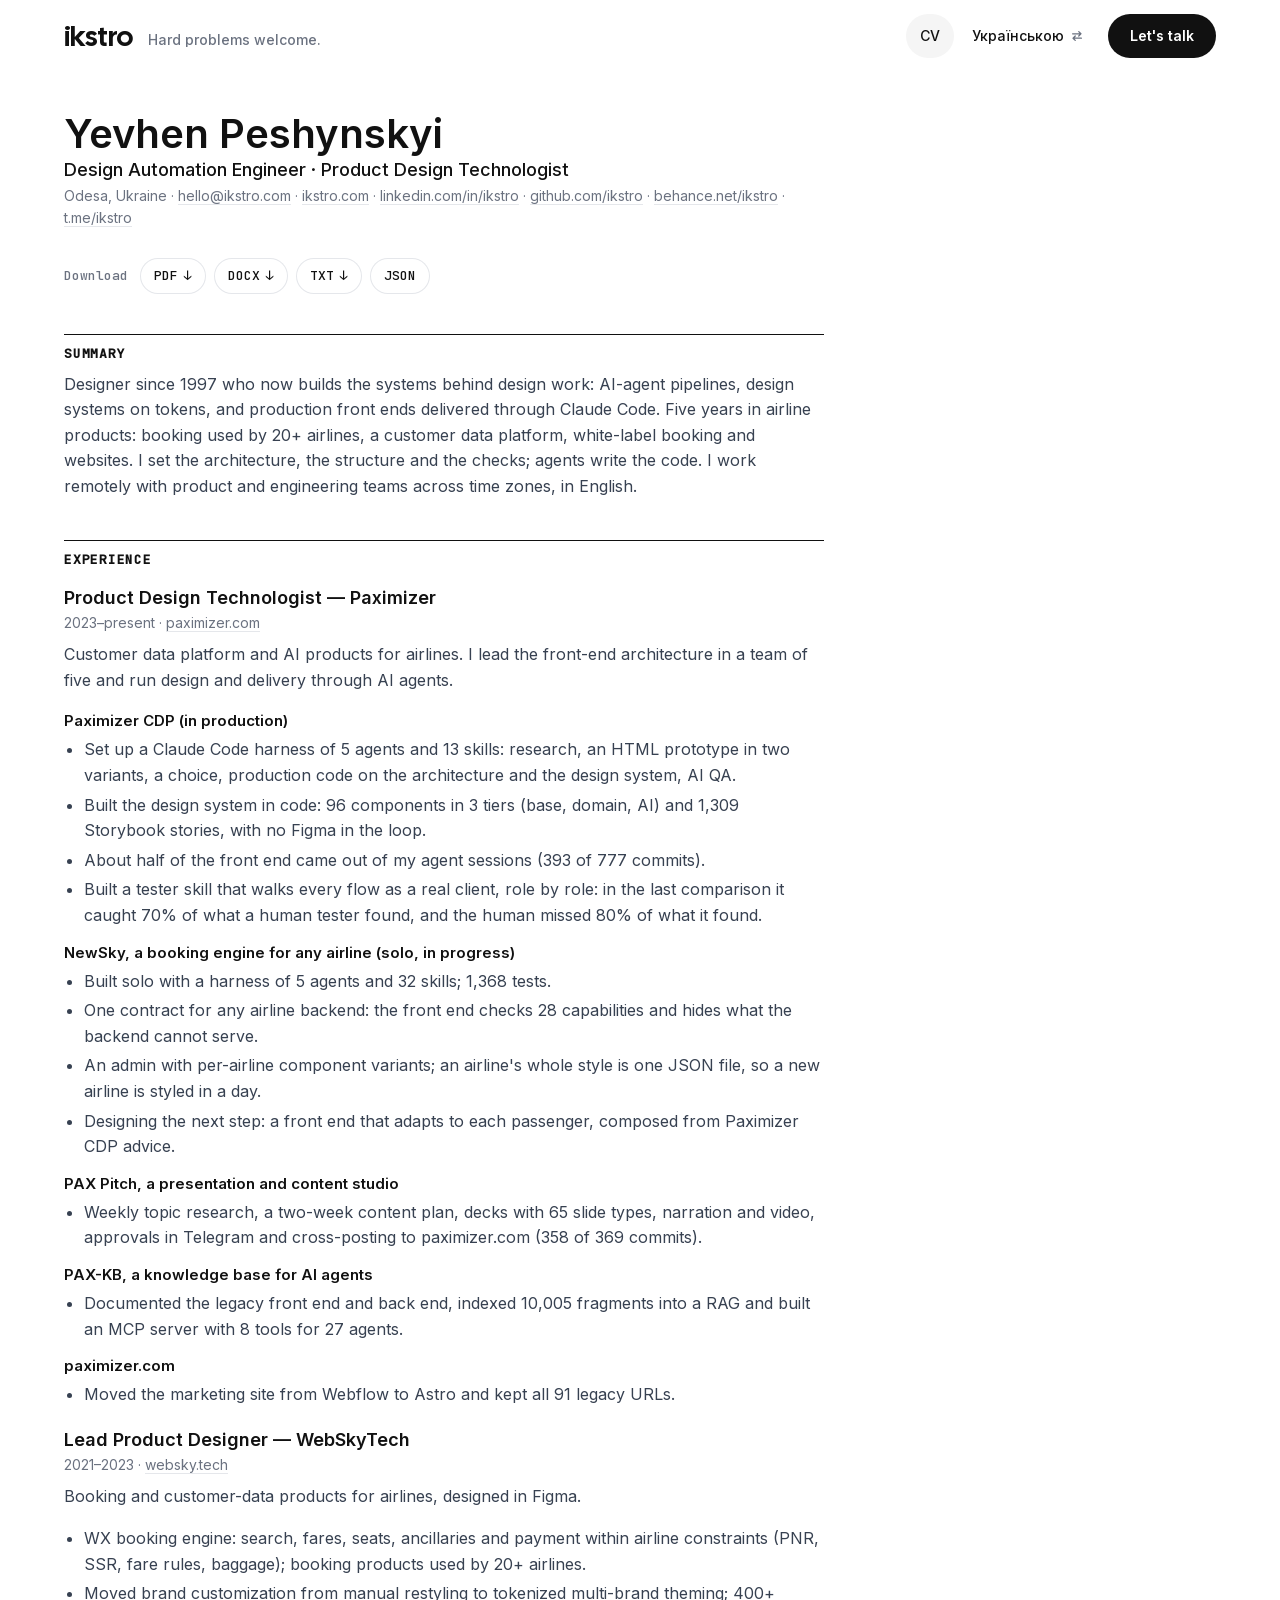
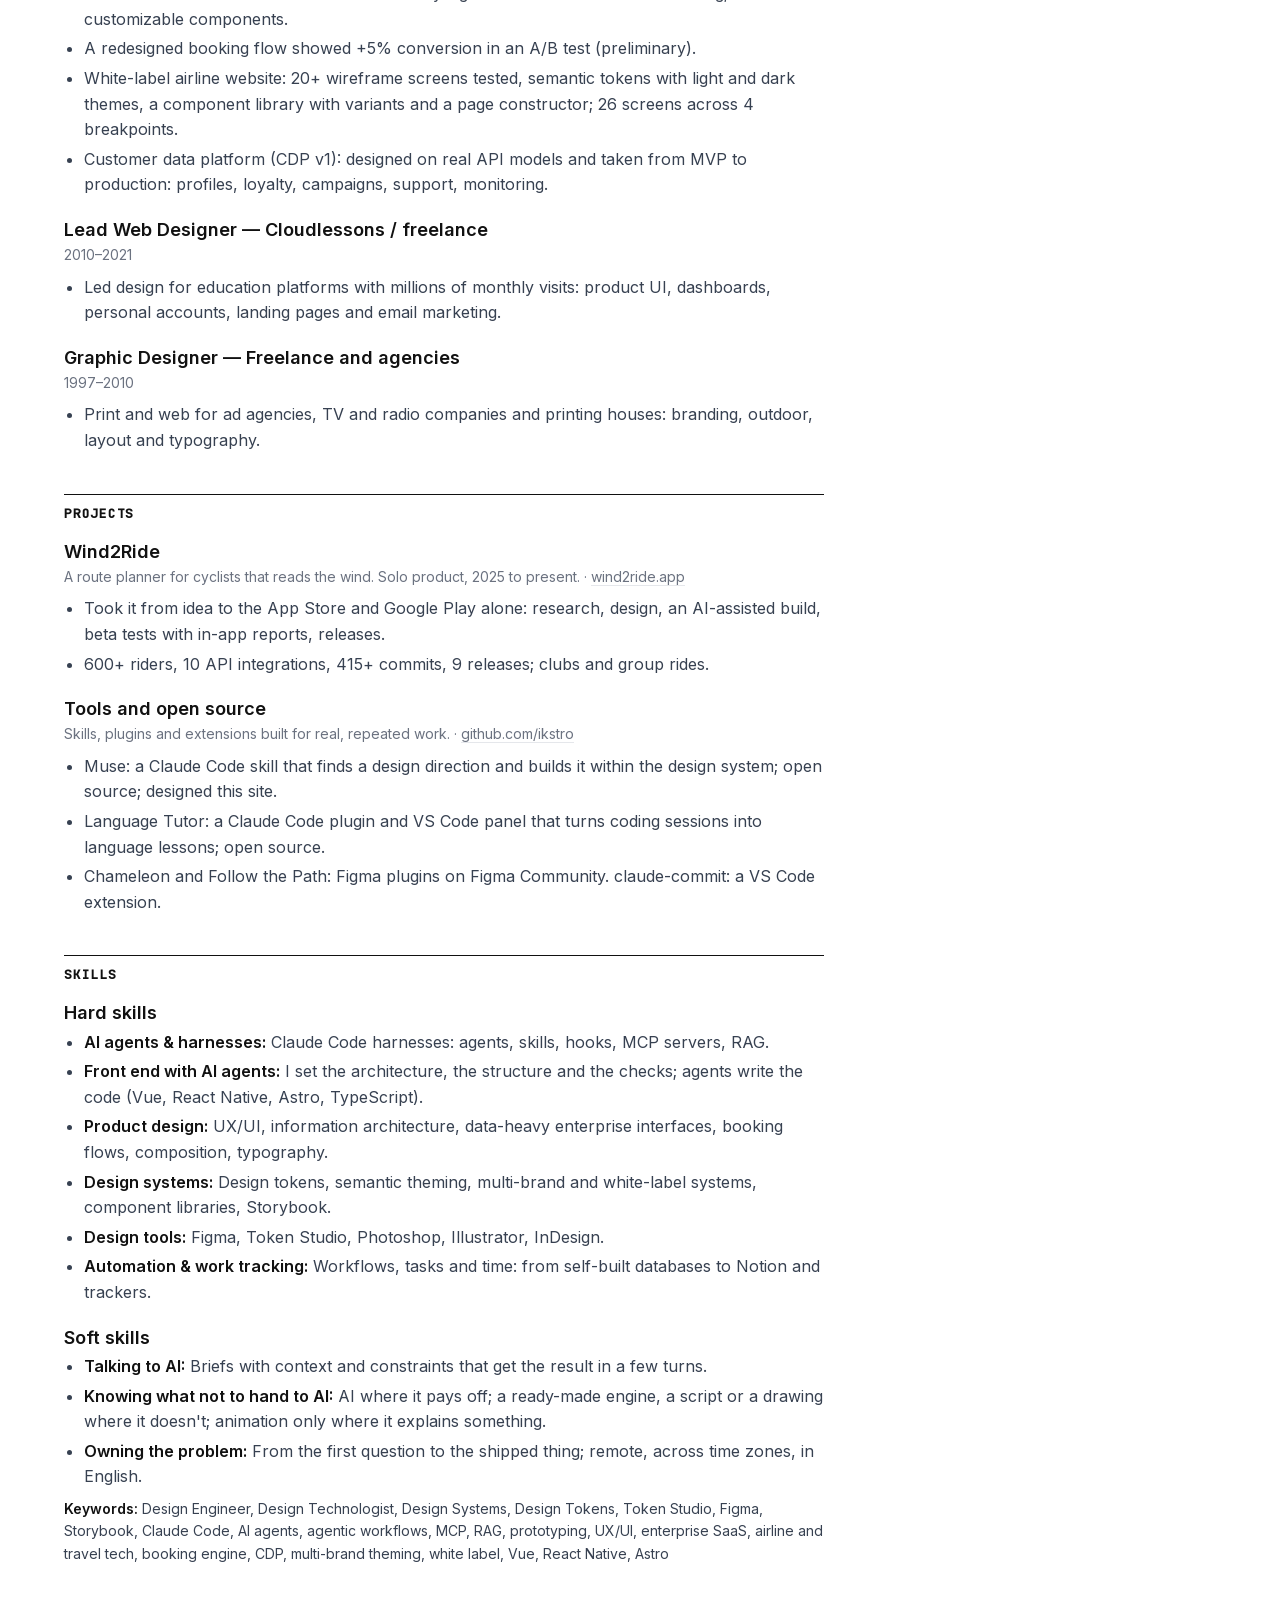
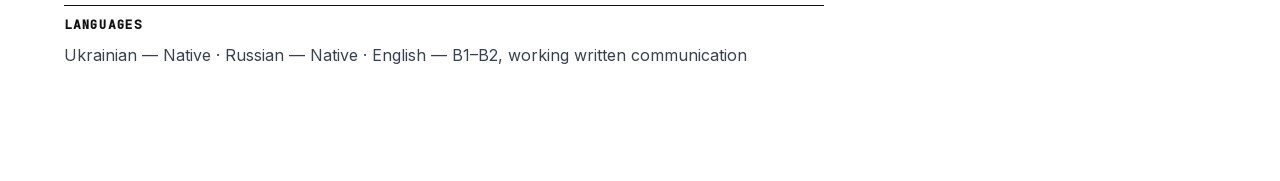
==== commit b8d4213e: "Deploy ikstro.com" ====
--- a/cv/index.html
+++ b/cv/index.html
@@ -4,7 +4,7 @@
         setTimeout(function () { document.documentElement.classList.remove('breathe'); }, 3000);
       }
     </script><style>:root{--primary:#111;--primary-active:#242424;--ink:#111;--body:#374151;--muted:#6b7280;--muted-soft:#898989;--hairline:#e5e7eb;--hairline-soft:#f3f4f6;--canvas:#fff;--surface-soft:#f8f9fa;--surface-card:#f5f5f5;--surface-strong:#e5e7eb;--surface-dark:#101010;--surface-dark-elevated:#1a1a1a;--on-primary:#fff;--on-dark:#fff;--on-dark-soft:#a1a1aa;--success:#10b981;--warning:#f59e0b;--error:#ef4444;--accent:#8b5cf6;--accent-soft:#ede9fe;--font-display:var(--font-cal), -apple-system, "Segoe UI", sans-serif;--font-body:var(--font-inter), -apple-system, BlinkMacSystemFont, "Segoe UI", Roboto, sans-serif;--font-mono:var(--font-jbmono), ui-monospace, monospace;--display-wt:400;--display-xl:64px;--display-xl-lh:1.05;--display-xl-ls:-2px;--display-lg:48px;--display-lg-lh:1.1;--display-lg-ls:-1.5px;--display-md:36px;--display-md-lh:1.15;--display-md-ls:-1px;--display-sm:28px;--display-sm-lh:1.2;--display-sm-ls:-.5px;--title-lg:22px;--title-md:18px;--title-sm:16px;--body-md:16px;--body-sm:14px;--caption:13px;--code:14px;--r-xs:4px;--r-sm:6px;--r-md:8px;--r-lg:12px;--r-xl:16px;--r-pill:9999px;--s-xxs:4px;--s-xs:8px;--s-sm:12px;--s-md:16px;--s-lg:24px;--s-xl:32px;--s-xxl:48px;--s-section:96px;--spring-card-resize:linear(0, .0429, .137, .2679, .4019, .5335, .6545, .7662, .8531, .922, .974, 1.0111, 1.0366, 1.0501, 1.0559, 1.056, 1.0519, 1.0457, 1.0383, 1.0308, 1.0235, 1.0166, 1.0111, 1.0066, 1.0031, 1.0004, .9987, .9976, .997, .9968, .9969, .9972, .9976, .998, .9985, .9988, 1);--dur-card-resize:.585s;--spring-accordion:linear(0, .0273, .0868, .1656, .2539, .345, .434, .5178, .5946, .6681, .728, .7798, .824, .8612, .892, .9174, .9379, .9543, .9673, .9774, .9852, .991, .9953, .9984, 1.0005, 1.002, 1.0028, 1.0033, 1.0035, 1.0034, 1.0033, 1.003, 1.0027, 1.0024, 1.0021, 1.0018, 1);--dur-accordion:.507s;--spring-counter:linear(0, .0619, .2002, .3767, .5611, .732, .8762, .9873, 1.0645, 1.1107, 1.1303, 1.1315, 1.1188, 1.0979, 1.0736, 1.0495, 1.028, 1.0104, .9973, .9887, .9839, .9823, .983, .9853, .9883, .9916, .9947, .9973, .9993, 1.0009, 1.0018, 1.0023, 1.0023, 1.0022, 1.0018, 1.0014, 1);--dur-counter:.755s;--ease-out:cubic-bezier(.22, 1, .36, 1)}:root:lang(uk){--font-display:var(--font-manrope), -apple-system, "Segoe UI", sans-serif;--display-wt:800}@media (prefers-reduced-motion:reduce){:root{--dur-card-resize:1ms;--dur-accordion:1ms;--dur-counter:1ms}*,:before,:after{transition-duration:1ms!important;animation-duration:1ms!important;animation-iteration-count:1!important}}*,:before,:after{box-sizing:border-box}html{-webkit-text-size-adjust:100%}body{background:var(--canvas);color:var(--body);font:400 var(--body-md)/1.5 var(--font-body);-webkit-font-smoothing:antialiased;margin:0}h1,h2,h3{font-family:var(--font-display);font-weight:var(--display-wt);color:var(--ink);margin:0}img{max-width:100%;display:block}a{color:inherit}.mono{font-family:var(--font-mono);font-variant-numeric:tabular-nums}.btn{border-radius:var(--r-pill);height:44px;font:600 var(--body-sm)/1 var(--font-body);background:var(--primary);color:var(--on-primary);cursor:pointer;border:0;align-items:center;gap:8px;padding:0 22px;text-decoration:none;display:inline-flex}.btn--secondary{background:var(--canvas);color:var(--ink);box-shadow:inset 0 0 0 1px var(--hairline)}.badge{border-radius:var(--r-pill);background:var(--surface-card);height:24px;color:var(--ink);font:500 var(--caption)/1 var(--font-body);align-items:center;gap:6px;padding:0 10px;display:inline-flex}html{scroll-behavior:auto}:root{--nav-h:72px}@media (width<=760px){:root{--nav-h:60px}}.wrap{max-width:1248px;margin:0 auto;padding:0 48px}.sr{clip:rect(0 0 0 0);white-space:nowrap;width:1px;height:1px;position:absolute;overflow:hidden}.btn:focus-visible,a:focus-visible,button:focus-visible{outline:2px solid var(--accent);outline-offset:2px;border-radius:4px}.btn:focus-visible,.lk:focus-visible{border-radius:var(--r-pill)}.lk{--lk-x:14px;--lk-y:8px;padding:var(--lk-y) var(--lk-x);margin:calc(-1 * var(--lk-y)) calc(-1 * var(--lk-x));border-radius:var(--r-pill);color:inherit;transition:background-color .15s var(--ease-out);-webkit-tap-highlight-color:transparent;background-color:#0000;align-items:center;text-decoration:none;display:inline-flex;position:relative}.lk:after{content:"";position:absolute;inset:-6px 0}@media (hover:hover){.lk:hover{background-color:var(--lk-ground,var(--surface-card))}}.lk:active{background-color:var(--lk-ground,var(--surface-card))}.btn{transition:background-color .15s var(--ease-out), box-shadow .15s var(--ease-out);-webkit-tap-highlight-color:transparent}@media (hover:hover){.btn:hover{background-color:var(--primary-active);box-shadow:0 1px 2px #11111114,0 6px 16px -6px #1116}.btn--secondary:hover{background-color:var(--surface-card);box-shadow:0 6px 18px -10px #11111159}}.btn:active{background-color:var(--primary-active);box-shadow:0 1px 2px #11111114,0 6px 16px -6px #1116}.btn--secondary:active{background-color:var(--surface-card);box-shadow:none}@media (prefers-reduced-motion:reduce){.lk,.btn{transition:none}}.dot{background:var(--success);vertical-align:1px;border-radius:50%;width:7px;height:7px;margin-right:6px;display:inline-block}.dot--lock{box-shadow:inset 0 0 0 1.5px var(--muted);background:0 0}@media (width<=760px){.wrap{padding:0 16px}}
-.lang[data-astro-cid-lemdd452]{height:var(--nav-item-h,36px);padding:0 var(--nav-item-x,12px);border-radius:var(--r-pill);color:var(--ink);white-space:nowrap;font:500 14px/1 var(--font-body);transition:background-color .15s var(--ease-out), color .15s var(--ease-out), height .56s var(--spring-card-resize);-webkit-tap-highlight-color:transparent;align-items:center;gap:6px;text-decoration:none;display:inline-flex}.lang__ico[data-astro-cid-lemdd452]{fill:none;width:14px;height:14px;stroke:var(--muted);stroke-width:1.5px;stroke-linecap:round;stroke-linejoin:round;transition:transform .24s var(--ease-out), stroke .15s var(--ease-out);flex:none}@media (hover:hover){.lang[data-astro-cid-lemdd452]:hover{background-color:var(--surface-card)}.lang[data-astro-cid-lemdd452]:hover .lang__ico[data-astro-cid-lemdd452]{stroke:var(--ink);transform:rotate(180deg)}}.lang[data-astro-cid-lemdd452]:active{background-color:var(--surface-card)}.lang[data-astro-cid-lemdd452]:focus-visible{outline:2px solid var(--accent);outline-offset:2px}.lang__short[data-astro-cid-lemdd452]{display:none}@media (width<=420px){.lang__name[data-astro-cid-lemdd452]{display:none}.lang__short[data-astro-cid-lemdd452]{display:inline}}@media (width<=380px){.lang[data-astro-cid-lemdd452]{gap:4px}}@media (prefers-reduced-motion:reduce){.lang[data-astro-cid-lemdd452],.lang__ico[data-astro-cid-lemdd452]{transition:none}.lang[data-astro-cid-lemdd452]:hover .lang__ico[data-astro-cid-lemdd452]{transform:none}}.navbar[data-astro-cid-wpvy4v7s]{z-index:50;height:var(--nav-h);pointer-events:none;position:sticky;top:0}.nav[data-astro-cid-wpvy4v7s]{--nav-item-h:44px;--nav-item-x:14px;pointer-events:auto;height:var(--nav-h);border-radius:var(--r-pill);transition:max-width .56s var(--spring-card-resize), height .56s var(--spring-card-resize), margin-top .56s var(--spring-card-resize), padding .56s var(--spring-card-resize), background-color .24s var(--ease-out), box-shadow .24s var(--ease-out), transform .3s var(--ease-out);background-color:#fff0;justify-content:space-between;align-items:center;gap:16px;margin-top:0;display:flex;box-shadow:0 0 0 1px #1110,0 12px 32px -16px #1110}.nav__item[data-astro-cid-wpvy4v7s]{height:var(--nav-item-h);padding:0 var(--nav-item-x);border-radius:var(--r-pill);color:var(--ink);white-space:nowrap;transition:background-color .15s var(--ease-out), height .56s var(--spring-card-resize), font-size .56s var(--spring-card-resize), margin .56s var(--spring-card-resize);-webkit-tap-highlight-color:transparent;align-items:center;text-decoration:none;display:inline-flex}@media (hover:hover){.nav__item[data-astro-cid-wpvy4v7s]:hover{background-color:var(--surface-card)}}.nav__item[data-astro-cid-wpvy4v7s]:active,.nav__cv[data-astro-cid-wpvy4v7s][aria-current=page]{background-color:var(--surface-card)}.nav__item[data-astro-cid-wpvy4v7s]:focus-visible{outline:2px solid var(--accent);outline-offset:2px}.wordmark[data-astro-cid-wpvy4v7s]{margin-left:calc(-1 * var(--nav-item-x));font:var(--display-wt) 28px/1 var(--font-display);letter-spacing:-.6px}.nav__cv[data-astro-cid-wpvy4v7s]{font:500 14px/1 var(--font-body)}.nav__btn[data-astro-cid-wpvy4v7s]{height:var(--nav-item-h);transition:height .56s var(--spring-card-resize), background-color .15s var(--ease-out), box-shadow .15s var(--ease-out)}.nav__start[data-astro-cid-wpvy4v7s]{align-items:baseline;gap:2px;min-width:0;display:flex}.nav__note[data-astro-cid-wpvy4v7s]{opacity:1;max-width:260px;font:500 var(--body-sm)/1 var(--font-body);color:var(--muted);white-space:nowrap;transition:max-width .56s var(--spring-card-resize), opacity .2s var(--ease-out);margin:0;overflow:hidden}.nav__end[data-astro-cid-wpvy4v7s]{align-items:center;gap:4px;display:flex}.nav__end[data-astro-cid-wpvy4v7s] .nav__btn[data-astro-cid-wpvy4v7s]{margin-left:6px}.navbar[data-astro-cid-wpvy4v7s][data-island] .nav[data-astro-cid-wpvy4v7s]{--nav-item-h:40px;backdrop-filter:saturate(1.4)blur(14px);background-color:#ffffffe6;border-radius:0 0 28px 28px;max-width:600px;height:56px;padding:0 8px;box-shadow:0 10px 30px -14px #11111159}.navbar[data-astro-cid-wpvy4v7s][data-island] .wordmark[data-astro-cid-wpvy4v7s]{margin-left:0;font-size:24px}.navbar[data-astro-cid-wpvy4v7s][data-island] .nav__note[data-astro-cid-wpvy4v7s]{opacity:0;max-width:0}@media (width<=760px){.nav[data-astro-cid-wpvy4v7s]{--nav-item-h:38px;--nav-item-x:12px}.wordmark[data-astro-cid-wpvy4v7s]{font-size:26px}.nav__note[data-astro-cid-wpvy4v7s]{font-size:13px}.nav__end[data-astro-cid-wpvy4v7s] .nav__btn[data-astro-cid-wpvy4v7s]{margin-left:4px;padding:0 16px}.navbar[data-astro-cid-wpvy4v7s][data-island] .nav[data-astro-cid-wpvy4v7s]{--nav-item-h:36px;border-radius:0 0 26px 26px;max-width:calc(100% - 16px);height:52px;padding:0 8px}.navbar[data-astro-cid-wpvy4v7s][data-island] .wordmark[data-astro-cid-wpvy4v7s]{font-size:22px}}@media (width<=600px){.nav__note[data-astro-cid-wpvy4v7s]{display:none}}@media (width<=380px){.nav[data-astro-cid-wpvy4v7s]{--nav-item-x:9px;gap:4px}.wordmark[data-astro-cid-wpvy4v7s]{font-size:22px}.nav__end[data-astro-cid-wpvy4v7s]{gap:0}.nav__end[data-astro-cid-wpvy4v7s] .nav__btn[data-astro-cid-wpvy4v7s]{padding:0 12px}.navbar[data-astro-cid-wpvy4v7s][data-island] .nav[data-astro-cid-wpvy4v7s]{padding:0 6px}}@media (prefers-reduced-motion:reduce){.nav[data-astro-cid-wpvy4v7s],.nav__item[data-astro-cid-wpvy4v7s],.nav__note[data-astro-cid-wpvy4v7s],.nav__btn[data-astro-cid-wpvy4v7s]{transition:none}}@media print{.navbar[data-astro-cid-wpvy4v7s]{display:none}}
+.lang[data-astro-cid-lemdd452]{height:var(--nav-item-h,36px);padding:0 var(--nav-item-x,12px);border-radius:var(--r-pill);color:var(--ink);white-space:nowrap;font:500 14px/1 var(--font-body);transition:background-color .15s var(--ease-out), color .15s var(--ease-out), height .56s var(--spring-card-resize);-webkit-tap-highlight-color:transparent;align-items:center;gap:6px;text-decoration:none;display:inline-flex}.lang__ico[data-astro-cid-lemdd452]{fill:none;width:14px;height:14px;stroke:var(--muted);stroke-width:1.5px;stroke-linecap:round;stroke-linejoin:round;transition:transform .24s var(--ease-out), stroke .15s var(--ease-out);flex:none}@media (hover:hover){.lang[data-astro-cid-lemdd452]:hover{background-color:var(--surface-card)}.lang[data-astro-cid-lemdd452]:hover .lang__ico[data-astro-cid-lemdd452]{stroke:var(--ink);transform:rotate(180deg)}}.lang[data-astro-cid-lemdd452]:active{background-color:var(--surface-card)}.lang[data-astro-cid-lemdd452]:focus-visible{outline:2px solid var(--accent);outline-offset:2px}.lang__short[data-astro-cid-lemdd452]{display:none}@media (width<=420px){.lang__name[data-astro-cid-lemdd452]{display:none}.lang__short[data-astro-cid-lemdd452]{display:inline}}@media (width<=380px){.lang[data-astro-cid-lemdd452]{gap:4px}}@media (prefers-reduced-motion:reduce){.lang[data-astro-cid-lemdd452],.lang__ico[data-astro-cid-lemdd452]{transition:none}.lang[data-astro-cid-lemdd452]:hover .lang__ico[data-astro-cid-lemdd452]{transform:none}}.navbar[data-astro-cid-wpvy4v7s]{z-index:50;height:var(--nav-h);pointer-events:none;position:sticky;top:0}.nav[data-astro-cid-wpvy4v7s]{--nav-item-h:44px;--nav-item-x:14px;pointer-events:auto;height:var(--nav-h);border-radius:var(--r-pill);transition:max-width .56s var(--spring-card-resize), height .56s var(--spring-card-resize), margin-top .56s var(--spring-card-resize), padding .56s var(--spring-card-resize), background-color .24s var(--ease-out), box-shadow .24s var(--ease-out), transform .3s var(--ease-out);background-color:#fff0;justify-content:space-between;align-items:center;gap:16px;margin-top:0;display:flex;box-shadow:0 0 0 1px #1110,0 12px 32px -16px #1110}.nav__item[data-astro-cid-wpvy4v7s]{height:var(--nav-item-h);padding:0 var(--nav-item-x);border-radius:var(--r-pill);color:var(--ink);white-space:nowrap;transition:background-color .15s var(--ease-out), height .56s var(--spring-card-resize), font-size .56s var(--spring-card-resize), margin .56s var(--spring-card-resize);-webkit-tap-highlight-color:transparent;align-items:center;text-decoration:none;display:inline-flex}@media (hover:hover){.nav__item[data-astro-cid-wpvy4v7s]:hover{background-color:var(--surface-card)}}.nav__item[data-astro-cid-wpvy4v7s]:active,.nav__cv[data-astro-cid-wpvy4v7s][aria-current=page]{background-color:var(--surface-card)}.nav__item[data-astro-cid-wpvy4v7s]:focus-visible{outline:2px solid var(--accent);outline-offset:2px}.wordmark[data-astro-cid-wpvy4v7s]{margin-left:calc(-1 * var(--nav-item-x));font:var(--display-wt) 28px/1 var(--font-display);letter-spacing:-.6px}.nav__cv[data-astro-cid-wpvy4v7s]{font:500 14px/1 var(--font-body)}.nav__btn[data-astro-cid-wpvy4v7s]{height:var(--nav-item-h);transition:height .56s var(--spring-card-resize), background-color .15s var(--ease-out), box-shadow .15s var(--ease-out)}.nav__start[data-astro-cid-wpvy4v7s]{align-items:baseline;gap:2px;min-width:0;display:flex}.nav__note[data-astro-cid-wpvy4v7s]{opacity:1;max-width:260px;font:500 var(--body-sm)/1 var(--font-body);color:var(--muted);white-space:nowrap;transition:max-width .56s var(--spring-card-resize), opacity .2s var(--ease-out);margin:0;position:relative;top:-1px;overflow:hidden}.nav__end[data-astro-cid-wpvy4v7s]{align-items:center;gap:4px;display:flex}.nav__end[data-astro-cid-wpvy4v7s] .nav__btn[data-astro-cid-wpvy4v7s]{margin-left:6px}.navbar[data-astro-cid-wpvy4v7s][data-island] .nav[data-astro-cid-wpvy4v7s]{--nav-item-h:40px;backdrop-filter:saturate(1.4)blur(14px);background-color:#ffffffe6;border-radius:0 0 28px 28px;max-width:600px;height:56px;padding:0 8px;box-shadow:0 10px 30px -14px #11111159}.navbar[data-astro-cid-wpvy4v7s][data-island] .wordmark[data-astro-cid-wpvy4v7s]{margin-left:0;font-size:24px}.navbar[data-astro-cid-wpvy4v7s][data-island] .nav__note[data-astro-cid-wpvy4v7s]{opacity:0;max-width:0}@media (width<=760px){.nav[data-astro-cid-wpvy4v7s]{--nav-item-h:38px;--nav-item-x:12px}.wordmark[data-astro-cid-wpvy4v7s]{font-size:26px}.nav__note[data-astro-cid-wpvy4v7s]{font-size:13px}.nav__end[data-astro-cid-wpvy4v7s] .nav__btn[data-astro-cid-wpvy4v7s]{margin-left:4px;padding:0 16px}.navbar[data-astro-cid-wpvy4v7s][data-island] .nav[data-astro-cid-wpvy4v7s]{--nav-item-h:36px;border-radius:0 0 26px 26px;max-width:calc(100% - 16px);height:52px;padding:0 8px}.navbar[data-astro-cid-wpvy4v7s][data-island] .wordmark[data-astro-cid-wpvy4v7s]{font-size:22px}}@media (width<=600px){.nav__note[data-astro-cid-wpvy4v7s]{display:none}}@media (width<=380px){.nav[data-astro-cid-wpvy4v7s]{--nav-item-x:9px;gap:4px}.wordmark[data-astro-cid-wpvy4v7s]{font-size:22px}.nav__end[data-astro-cid-wpvy4v7s]{gap:0}.nav__end[data-astro-cid-wpvy4v7s] .nav__btn[data-astro-cid-wpvy4v7s]{padding:0 12px}.navbar[data-astro-cid-wpvy4v7s][data-island] .nav[data-astro-cid-wpvy4v7s]{padding:0 6px}}@media (prefers-reduced-motion:reduce){.nav[data-astro-cid-wpvy4v7s],.nav__item[data-astro-cid-wpvy4v7s],.nav__note[data-astro-cid-wpvy4v7s],.nav__btn[data-astro-cid-wpvy4v7s]{transition:none}}@media print{.navbar[data-astro-cid-wpvy4v7s]{display:none}}
 .cv[data-astro-cid-j6a35wjm]{padding-block:40px 96px}.cv__doc[data-astro-cid-j6a35wjm]{max-width:760px;font:400 var(--body-md)/1.6 var(--font-body);color:var(--body)}.cv__doc[data-astro-cid-j6a35wjm] [data-astro-cid-j6a35wjm]:is(h1,h2,h3,h4){font-family:var(--font-body);color:var(--ink);letter-spacing:0}h1[data-astro-cid-j6a35wjm]{letter-spacing:-.8px;margin:0;font-size:40px;font-weight:700;line-height:1.1}.cv__label[data-astro-cid-j6a35wjm]{color:var(--ink);margin:8px 0 0;font-size:18px;font-weight:500}.cv__contact[data-astro-cid-j6a35wjm]{color:var(--muted);margin:12px 0 0;font-size:14px}.cv__doc[data-astro-cid-j6a35wjm] a[data-astro-cid-j6a35wjm]{color:inherit;text-decoration:underline;text-decoration-color:var(--hairline);text-underline-offset:3px}.cv__doc[data-astro-cid-j6a35wjm] .cv__dl[data-astro-cid-j6a35wjm]{flex-wrap:wrap;align-items:center;gap:8px;margin:28px 0 0;display:flex}.cv__dl-label[data-astro-cid-j6a35wjm]{font:500 var(--caption)/1 var(--font-mono);color:var(--muted);margin-right:4px}.cv__doc[data-astro-cid-j6a35wjm] .cv__file[data-astro-cid-j6a35wjm]{height:36px;font:500 var(--caption)/1 var(--font-mono);color:var(--ink);gap:6px;padding:0 14px;text-decoration:none}h2[data-astro-cid-j6a35wjm]{border-top:1px solid var(--ink);text-transform:uppercase;margin:40px 0 12px;padding-top:12px;font:600 var(--caption)/1 var(--font-mono)!important;letter-spacing:.06em!important}h3[data-astro-cid-j6a35wjm]{margin:20px 0 2px;font-size:18px;font-weight:600;line-height:1.35}h4[data-astro-cid-j6a35wjm]{margin:12px 0 4px;font-size:15px;font-weight:600}.cv__meta[data-astro-cid-j6a35wjm]{color:var(--muted);margin:0 0 8px;font-size:14px}.cv__doc[data-astro-cid-j6a35wjm] p[data-astro-cid-j6a35wjm]{margin-top:0}.cv__doc[data-astro-cid-j6a35wjm] ul[data-astro-cid-j6a35wjm]{margin:0 0 8px;padding-left:20px}.cv__doc[data-astro-cid-j6a35wjm] li[data-astro-cid-j6a35wjm]{margin:4px 0}.cv__doc[data-astro-cid-j6a35wjm] b[data-astro-cid-j6a35wjm]{color:var(--ink);font-weight:600}.cv__kw[data-astro-cid-j6a35wjm]{margin-top:12px;font-size:14px}@media (width<=760px){.cv[data-astro-cid-j6a35wjm]{padding-block:24px 64px}h1[data-astro-cid-j6a35wjm]{font-size:32px}.cv__doc[data-astro-cid-j6a35wjm]{font-size:15px}}@page{size:A4;margin:12mm 15mm}@media print{.cv[data-astro-cid-j6a35wjm]{max-width:none;padding:0}.cv__doc[data-astro-cid-j6a35wjm]{color:#111;max-width:none;font-size:9.5pt;line-height:1.38}.cv__dl[data-astro-cid-j6a35wjm]{display:none}h1[data-astro-cid-j6a35wjm]{letter-spacing:0;font-size:19pt}.cv__label[data-astro-cid-j6a35wjm]{margin-top:2pt;font-size:11pt}.cv__contact[data-astro-cid-j6a35wjm]{color:#333;margin:3pt 0 0;font-size:8.5pt}.cv__doc[data-astro-cid-j6a35wjm] a[data-astro-cid-j6a35wjm]{text-decoration:none}.cv__doc[data-astro-cid-j6a35wjm] p[data-astro-cid-j6a35wjm]{margin-bottom:4pt}h2[data-astro-cid-j6a35wjm]{break-after:avoid;margin:11pt 0 4pt;padding-top:4pt;font-size:8.5pt!important}h3[data-astro-cid-j6a35wjm]{break-after:avoid;margin:7pt 0 0;font-size:10.5pt}h4[data-astro-cid-j6a35wjm]{break-after:avoid;margin:4pt 0 1pt;font-size:9.5pt}.cv__doc[data-astro-cid-j6a35wjm] .cv__meta[data-astro-cid-j6a35wjm]{break-after:avoid;color:#444;margin-bottom:2pt;font-size:8.5pt}.job[data-astro-cid-j6a35wjm]>.cv__meta[data-astro-cid-j6a35wjm]+p[data-astro-cid-j6a35wjm]{break-after:avoid}.cv__doc[data-astro-cid-j6a35wjm] ul[data-astro-cid-j6a35wjm]{margin-bottom:4pt;padding-left:14pt}.cv__doc[data-astro-cid-j6a35wjm] li[data-astro-cid-j6a35wjm]{break-inside:avoid;margin:1.5pt 0}.cv__doc[data-astro-cid-j6a35wjm] .cv__kw[data-astro-cid-j6a35wjm]{margin-top:6pt;font-size:8.5pt}}
 </style></head><body><div class="navbar" data-navbar data-astro-cid-wpvy4v7s><header class="wrap nav" data-astro-cid-wpvy4v7s><div class="nav__start" data-astro-cid-wpvy4v7s><a class="nav__item wordmark" href="/" data-astro-cid-wpvy4v7s>ikstro</a><p class="nav__note" data-astro-cid-wpvy4v7s>Hard problems welcome.</p></div><div class="nav__end" data-astro-cid-wpvy4v7s><a class="nav__item nav__cv" href="/cv/" aria-current="page" data-astro-cid-wpvy4v7s>CV</a><a class="lang" href="/uk/cv/" hreflang="uk" lang="uk" aria-label="Ця сторінка українською" data-astro-cid-lemdd452><span class="lang__name" data-astro-cid-lemdd452>Українською</span><span class="lang__short" aria-hidden="true" data-astro-cid-lemdd452>UA</span><svg class="lang__ico" viewBox="0 0 16 16" aria-hidden="true" data-astro-cid-lemdd452><path d="M3 5.5h9.5M10 3l2.5 2.5L10 8M13 10.5H3.5M6 8l-2.5 2.5L6 13" data-astro-cid-lemdd452></path></svg></a><a class="btn nav__btn" href="/#contact" data-astro-cid-wpvy4v7s>Let&#39;s talk</a></div></header></div><script type="module">var e=document.querySelector(`[data-navbar]`);if(e){let t=!1,n=()=>{t=!1,e.toggleAttribute(`data-island`,scrollY>24)};addEventListener(`scroll`,()=>{t||(t=!0,requestAnimationFrame(n))},{passive:!0}),n()}</script><main class="wrap cv" data-astro-cid-j6a35wjm><article class="cv__doc" data-astro-cid-j6a35wjm><header class="cv__head" data-astro-cid-j6a35wjm><h1 data-astro-cid-j6a35wjm>Yevhen Peshynskyi</h1><p class="cv__label" data-astro-cid-j6a35wjm>Design Automation Engineer · Product Design Technologist</p><p class="cv__contact" data-astro-cid-j6a35wjm>Odesa, Ukraine · <a href="mailto:hello@ikstro.com" data-astro-cid-j6a35wjm>hello@ikstro.com</a> · <a href="https://ikstro.com" data-astro-cid-j6a35wjm>ikstro.com</a> · <a href="https://linkedin.com/in/ikstro" data-astro-cid-j6a35wjm>linkedin.com/in/ikstro</a> · <a href="https://github.com/ikstro" data-astro-cid-j6a35wjm>github.com/ikstro</a> · <a href="https://behance.net/ikstro" data-astro-cid-j6a35wjm>behance.net/ikstro</a> · <a href="https://t.me/ikstro" data-astro-cid-j6a35wjm>t.me/ikstro</a></p></header><p class="cv__dl" data-astro-cid-j6a35wjm><span class="cv__dl-label" data-astro-cid-j6a35wjm>Download</span><a class="btn btn--secondary cv__file" href="/cv/Yevhen-Peshynskyi-CV-EN.pdf" download data-astro-cid-j6a35wjm>PDF<span aria-hidden="true" data-astro-cid-j6a35wjm>↓</span></a><a class="btn btn--secondary cv__file" href="/cv/Yevhen-Peshynskyi-CV-EN.docx" download data-astro-cid-j6a35wjm>DOCX<span aria-hidden="true" data-astro-cid-j6a35wjm>↓</span></a><a class="btn btn--secondary cv__file" href="/cv/Yevhen-Peshynskyi-CV-EN.txt" download data-astro-cid-j6a35wjm>TXT<span aria-hidden="true" data-astro-cid-j6a35wjm>↓</span></a><a class="btn btn--secondary cv__file" href="/resume.json" data-astro-cid-j6a35wjm>JSON</a></p><section data-astro-cid-j6a35wjm><h2 data-astro-cid-j6a35wjm>Summary</h2><p data-astro-cid-j6a35wjm>Designer since 1997 who now builds the systems behind design work: AI-agent pipelines, design systems on tokens, and production front ends delivered through Claude Code. Five years in airline products: booking used by 20+ airlines, a customer data platform, white-label booking and websites. I set the architecture, the structure and the checks; agents write the code. I work remotely with product and engineering teams across time zones, in English.</p></section><section data-astro-cid-j6a35wjm><h2 data-astro-cid-j6a35wjm>Experience</h2><section class="job" data-astro-cid-j6a35wjm><h3 data-astro-cid-j6a35wjm>Product Design Technologist — Paximizer</h3><p class="cv__meta" data-astro-cid-j6a35wjm>2023–present · <a href="https://paximizer.com" data-astro-cid-j6a35wjm>paximizer.com</a></p><p data-astro-cid-j6a35wjm>Customer data platform and AI products for airlines. I lead the front-end architecture in a team of five and run design and delivery through AI agents.</p><h4 data-astro-cid-j6a35wjm>Paximizer CDP (in production)</h4><ul data-astro-cid-j6a35wjm><li data-astro-cid-j6a35wjm>Set up a Claude Code harness of 5 agents and 13 skills: research, an HTML prototype in two variants, a choice, production code on the architecture and the design system, AI QA.</li><li data-astro-cid-j6a35wjm>Built the design system in code: 96 components in 3 tiers (base, domain, AI) and 1,309 Storybook stories, with no Figma in the loop.</li><li data-astro-cid-j6a35wjm>About half of the front end came out of my agent sessions (393 of 777 commits).</li><li data-astro-cid-j6a35wjm>Built a tester skill that walks every flow as a real client, role by role: in the last comparison it caught 70% of what a human tester found, and the human missed 80% of what it found.</li></ul><h4 data-astro-cid-j6a35wjm>NewSky, a booking engine for any airline (solo, in progress)</h4><ul data-astro-cid-j6a35wjm><li data-astro-cid-j6a35wjm>Built solo with a harness of 5 agents and 32 skills; 1,368 tests.</li><li data-astro-cid-j6a35wjm>One contract for any airline backend: the front end checks 28 capabilities and hides what the backend cannot serve.</li><li data-astro-cid-j6a35wjm>An admin with per-airline component variants; an airline&#39;s whole style is one JSON file, so a new airline is styled in a day.</li><li data-astro-cid-j6a35wjm>Designing the next step: a front end that adapts to each passenger, composed from Paximizer CDP advice.</li></ul><h4 data-astro-cid-j6a35wjm>PAX Pitch, a presentation and content studio</h4><ul data-astro-cid-j6a35wjm><li data-astro-cid-j6a35wjm>Weekly topic research, a two-week content plan, decks with 65 slide types, narration and video, approvals in Telegram and cross-posting to paximizer.com (358 of 369 commits).</li></ul><h4 data-astro-cid-j6a35wjm>PAX-KB, a knowledge base for AI agents</h4><ul data-astro-cid-j6a35wjm><li data-astro-cid-j6a35wjm>Documented the legacy front end and back end, indexed 10,005 fragments into a RAG and built an MCP server with 8 tools for 27 agents.</li></ul><h4 data-astro-cid-j6a35wjm>paximizer.com</h4><ul data-astro-cid-j6a35wjm><li data-astro-cid-j6a35wjm>Moved the marketing site from Webflow to Astro and kept all 91 legacy URLs.</li></ul></section><section class="job" data-astro-cid-j6a35wjm><h3 data-astro-cid-j6a35wjm>Lead Product Designer — WebSkyTech</h3><p class="cv__meta" data-astro-cid-j6a35wjm>2021–2023 · <a href="https://websky.tech" data-astro-cid-j6a35wjm>websky.tech</a></p><p data-astro-cid-j6a35wjm>Booking and customer-data products for airlines, designed in Figma.</p><ul data-astro-cid-j6a35wjm><li data-astro-cid-j6a35wjm>WX booking engine: search, fares, seats, ancillaries and payment within airline constraints (PNR, SSR, fare rules, baggage); booking products used by 20+ airlines.</li><li data-astro-cid-j6a35wjm>Moved brand customization from manual restyling to tokenized multi-brand theming; 400+ customizable components.</li><li data-astro-cid-j6a35wjm>A redesigned booking flow showed +5% conversion in an A/B test (preliminary).</li><li data-astro-cid-j6a35wjm>White-label airline website: 20+ wireframe screens tested, semantic tokens with light and dark themes, a component library with variants and a page constructor; 26 screens across 4 breakpoints.</li><li data-astro-cid-j6a35wjm>Customer data platform (CDP v1): designed on real API models and taken from MVP to production: profiles, loyalty, campaigns, support, monitoring.</li></ul></section><section class="job" data-astro-cid-j6a35wjm><h3 data-astro-cid-j6a35wjm>Lead Web Designer — Cloudlessons / freelance</h3><p class="cv__meta" data-astro-cid-j6a35wjm>2010–2021</p><ul data-astro-cid-j6a35wjm><li data-astro-cid-j6a35wjm>Led design for education platforms with millions of monthly visits: product UI, dashboards, personal accounts, landing pages and email marketing.</li></ul></section><section class="job" data-astro-cid-j6a35wjm><h3 data-astro-cid-j6a35wjm>Graphic Designer — Freelance and agencies</h3><p class="cv__meta" data-astro-cid-j6a35wjm>1997–2010</p><ul data-astro-cid-j6a35wjm><li data-astro-cid-j6a35wjm>Print and web for ad agencies, TV and radio companies and printing houses: branding, outdoor, layout and typography.</li></ul></section></section><section data-astro-cid-j6a35wjm><h2 data-astro-cid-j6a35wjm>Projects</h2><section class="job" data-astro-cid-j6a35wjm><h3 data-astro-cid-j6a35wjm>Wind2Ride</h3><p class="cv__meta" data-astro-cid-j6a35wjm>A route planner for cyclists that reads the wind. Solo product, 2025 to present. · <a href="https://wind2ride.app" data-astro-cid-j6a35wjm>wind2ride.app</a></p><ul data-astro-cid-j6a35wjm><li data-astro-cid-j6a35wjm>Took it from idea to the App Store and Google Play alone: research, design, an AI-assisted build, beta tests with in-app reports, releases.</li><li data-astro-cid-j6a35wjm>600+ riders, 10 API integrations, 415+ commits, 9 releases; clubs and group rides.</li></ul></section><section class="job" data-astro-cid-j6a35wjm><h3 data-astro-cid-j6a35wjm>Tools and open source</h3><p class="cv__meta" data-astro-cid-j6a35wjm>Skills, plugins and extensions built for real, repeated work. · <a href="https://github.com/ikstro" data-astro-cid-j6a35wjm>github.com/ikstro</a></p><ul data-astro-cid-j6a35wjm><li data-astro-cid-j6a35wjm>Muse: a Claude Code skill that finds a design direction and builds it within the design system; open source; designed this site.</li><li data-astro-cid-j6a35wjm>Language Tutor: a Claude Code plugin and VS Code panel that turns coding sessions into language lessons; open source.</li><li data-astro-cid-j6a35wjm>Chameleon and Follow the Path: Figma plugins on Figma Community. claude-commit: a VS Code extension.</li></ul></section></section><section data-astro-cid-j6a35wjm><h2 data-astro-cid-j6a35wjm>Skills</h2><h3 data-astro-cid-j6a35wjm>Hard skills</h3><ul data-astro-cid-j6a35wjm><li data-astro-cid-j6a35wjm><b data-astro-cid-j6a35wjm>AI agents &amp; harnesses:</b> Claude Code harnesses: agents, skills, hooks, MCP servers, RAG.</li><li data-astro-cid-j6a35wjm><b data-astro-cid-j6a35wjm>Front end with AI agents:</b> I set the architecture, the structure and the checks; agents write the code (Vue, React Native, Astro, TypeScript).</li><li data-astro-cid-j6a35wjm><b data-astro-cid-j6a35wjm>Product design:</b> UX/UI, information architecture, data-heavy enterprise interfaces, booking flows, composition, typography.</li><li data-astro-cid-j6a35wjm><b data-astro-cid-j6a35wjm>Design systems:</b> Design tokens, semantic theming, multi-brand and white-label systems, component libraries, Storybook.</li><li data-astro-cid-j6a35wjm><b data-astro-cid-j6a35wjm>Design tools:</b> Figma, Token Studio, Photoshop, Illustrator, InDesign.</li><li data-astro-cid-j6a35wjm><b data-astro-cid-j6a35wjm>Automation &amp; work tracking:</b> Workflows, tasks and time: from self-built databases to Notion and trackers.</li></ul><h3 data-astro-cid-j6a35wjm>Soft skills</h3><ul data-astro-cid-j6a35wjm><li data-astro-cid-j6a35wjm><b data-astro-cid-j6a35wjm>Talking to AI:</b> Briefs with context and constraints that get the result in a few turns.</li><li data-astro-cid-j6a35wjm><b data-astro-cid-j6a35wjm>Knowing what not to hand to AI:</b> AI where it pays off; a ready-made engine, a script or a drawing where it doesn&#39;t; animation only where it explains something.</li><li data-astro-cid-j6a35wjm><b data-astro-cid-j6a35wjm>Owning the problem:</b> From the first question to the shipped thing; remote, across time zones, in English.</li></ul><p class="cv__kw" data-astro-cid-j6a35wjm><b data-astro-cid-j6a35wjm>Keywords:</b> Design Engineer, Design Technologist, Design Systems, Design Tokens, Token Studio, Figma, Storybook, Claude Code, AI agents, agentic workflows, MCP, RAG, prototyping, UX/UI, enterprise SaaS, airline and travel tech, booking engine, CDP, multi-brand theming, white label, Vue, React Native, Astro</p></section><section data-astro-cid-j6a35wjm><h2 data-astro-cid-j6a35wjm>Languages</h2><p data-astro-cid-j6a35wjm>Ukrainian — Native · Russian — Native · English — B1–B2, working written communication</p></section></article></main><script>
           if (location.hostname === 'ikstro.com') {
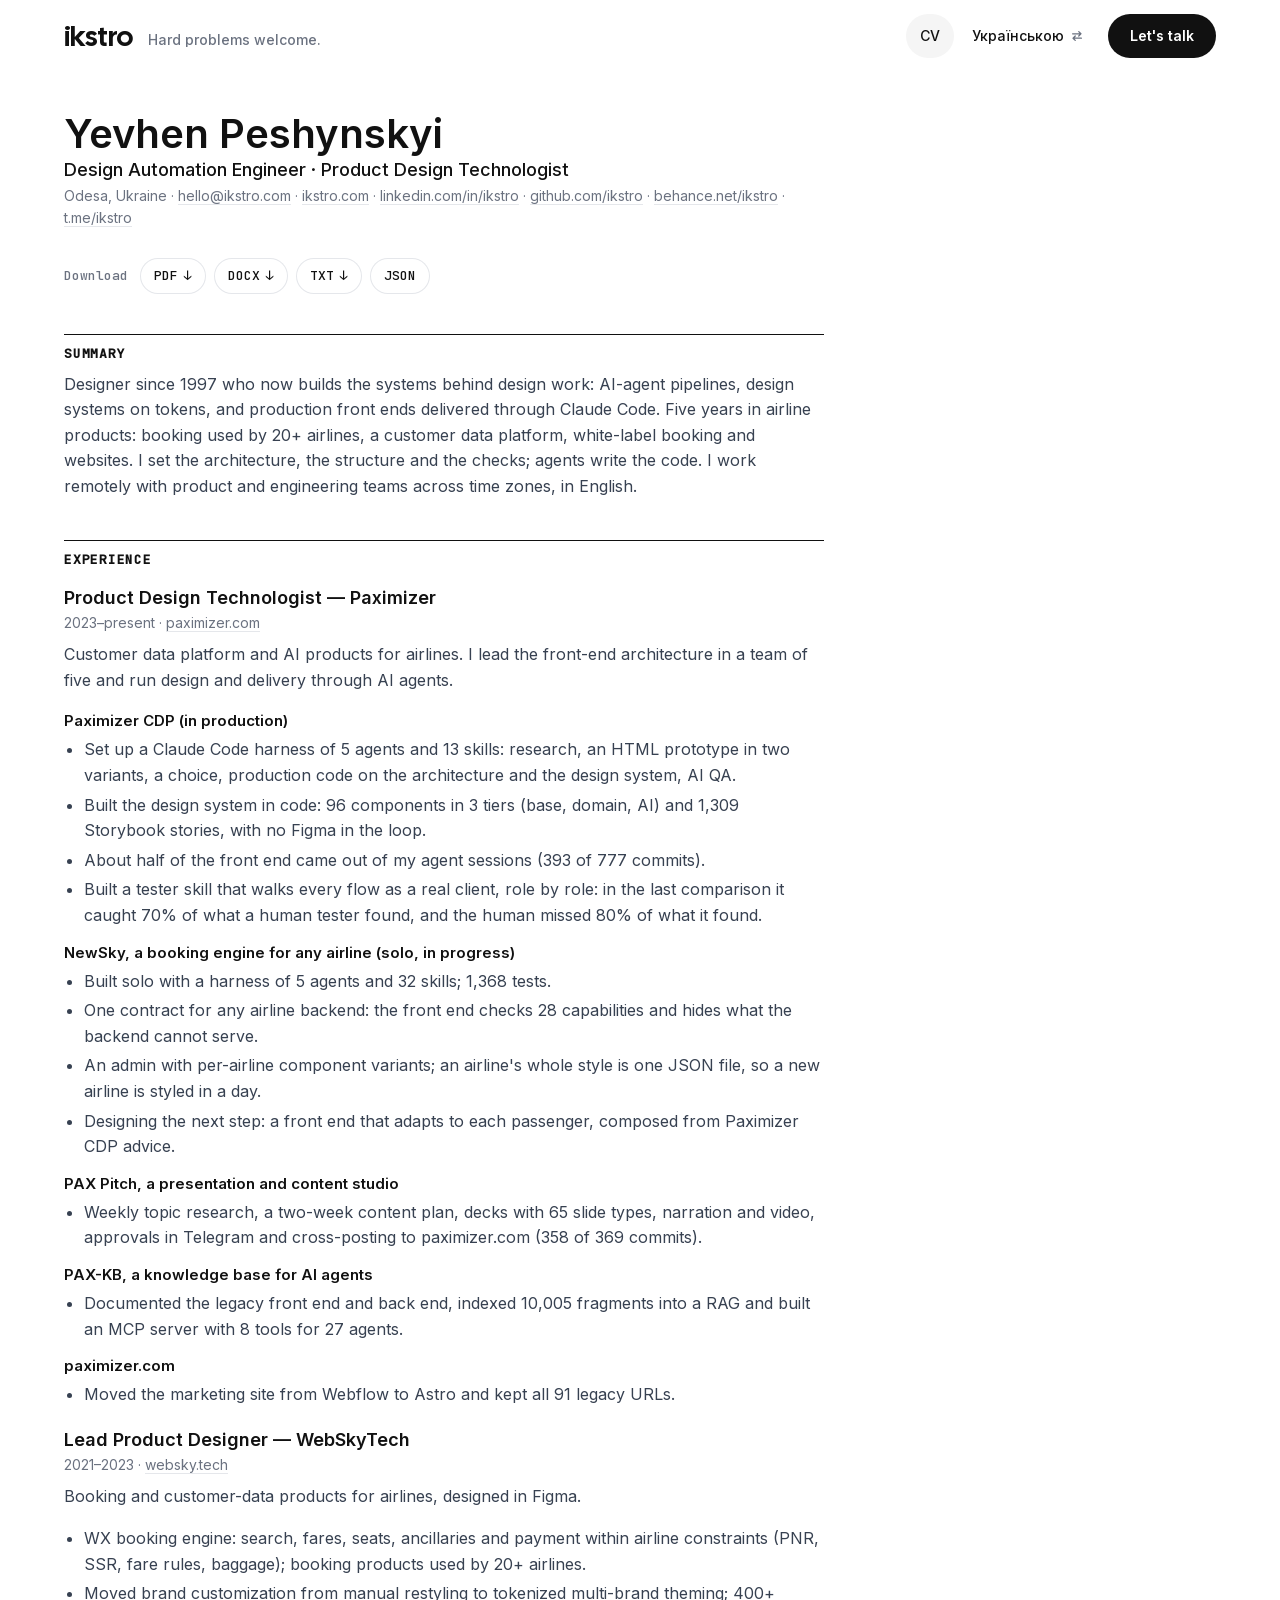
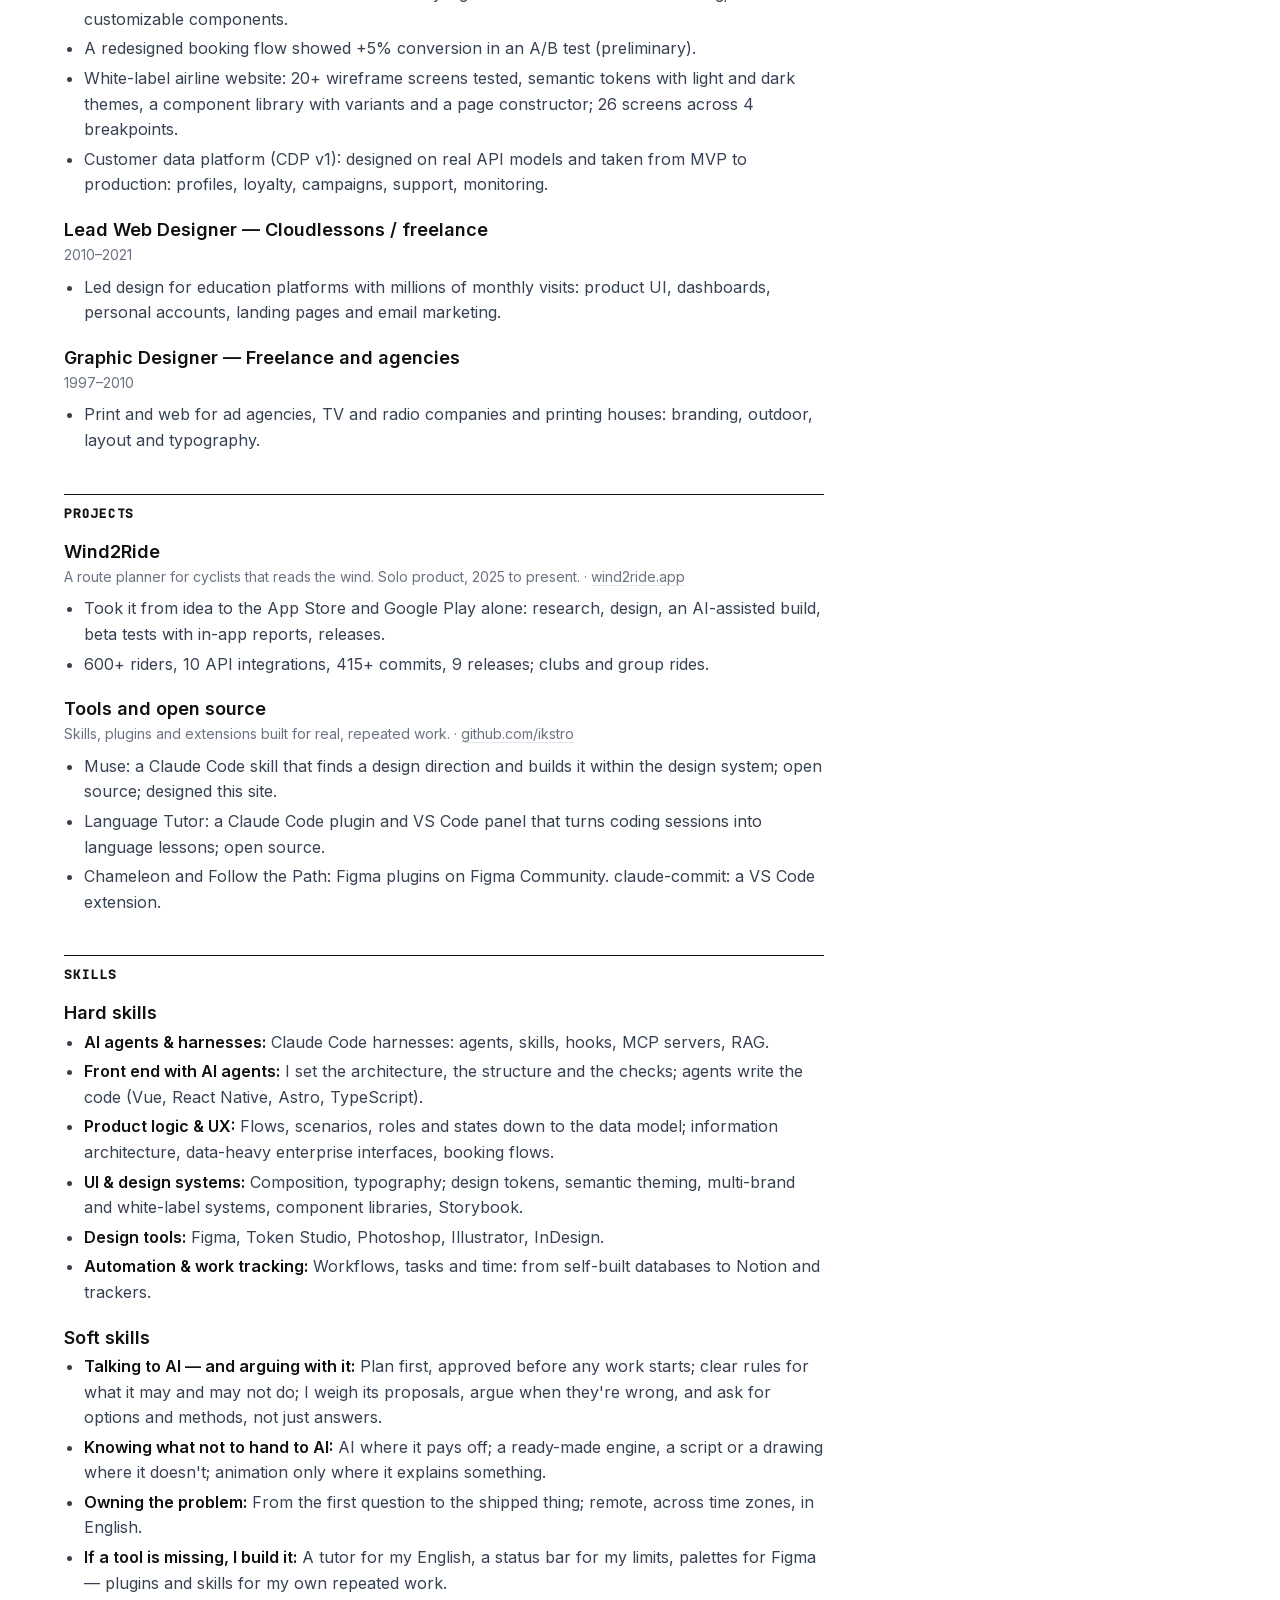
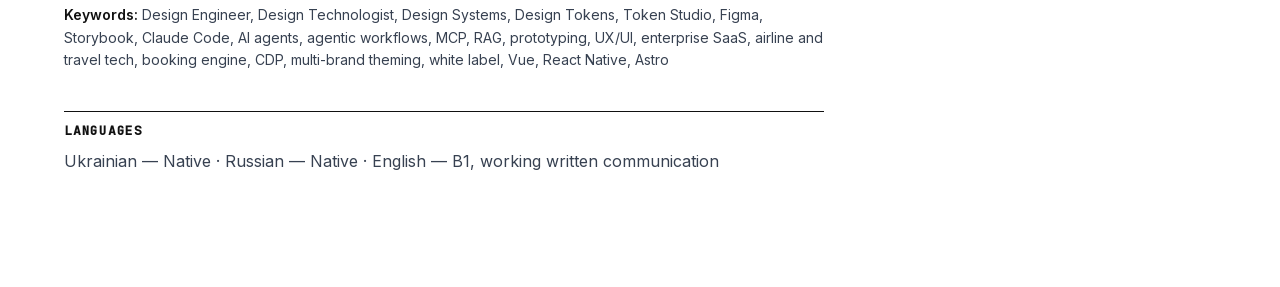
==== commit 20e3294e: "Deploy ikstro.com" ====
--- a/cv/index.html
+++ b/cv/index.html
@@ -3,10 +3,10 @@
         document.documentElement.classList.add('breathe');
         setTimeout(function () { document.documentElement.classList.remove('breathe'); }, 3000);
       }
-    </script><style>:root{--primary:#111;--primary-active:#242424;--ink:#111;--body:#374151;--muted:#6b7280;--muted-soft:#898989;--hairline:#e5e7eb;--hairline-soft:#f3f4f6;--canvas:#fff;--surface-soft:#f8f9fa;--surface-card:#f5f5f5;--surface-strong:#e5e7eb;--surface-dark:#101010;--surface-dark-elevated:#1a1a1a;--on-primary:#fff;--on-dark:#fff;--on-dark-soft:#a1a1aa;--success:#10b981;--warning:#f59e0b;--error:#ef4444;--accent:#8b5cf6;--accent-soft:#ede9fe;--font-display:var(--font-cal), -apple-system, "Segoe UI", sans-serif;--font-body:var(--font-inter), -apple-system, BlinkMacSystemFont, "Segoe UI", Roboto, sans-serif;--font-mono:var(--font-jbmono), ui-monospace, monospace;--display-wt:400;--display-xl:64px;--display-xl-lh:1.05;--display-xl-ls:-2px;--display-lg:48px;--display-lg-lh:1.1;--display-lg-ls:-1.5px;--display-md:36px;--display-md-lh:1.15;--display-md-ls:-1px;--display-sm:28px;--display-sm-lh:1.2;--display-sm-ls:-.5px;--title-lg:22px;--title-md:18px;--title-sm:16px;--body-md:16px;--body-sm:14px;--caption:13px;--code:14px;--r-xs:4px;--r-sm:6px;--r-md:8px;--r-lg:12px;--r-xl:16px;--r-pill:9999px;--s-xxs:4px;--s-xs:8px;--s-sm:12px;--s-md:16px;--s-lg:24px;--s-xl:32px;--s-xxl:48px;--s-section:96px;--spring-card-resize:linear(0, .0429, .137, .2679, .4019, .5335, .6545, .7662, .8531, .922, .974, 1.0111, 1.0366, 1.0501, 1.0559, 1.056, 1.0519, 1.0457, 1.0383, 1.0308, 1.0235, 1.0166, 1.0111, 1.0066, 1.0031, 1.0004, .9987, .9976, .997, .9968, .9969, .9972, .9976, .998, .9985, .9988, 1);--dur-card-resize:.585s;--spring-accordion:linear(0, .0273, .0868, .1656, .2539, .345, .434, .5178, .5946, .6681, .728, .7798, .824, .8612, .892, .9174, .9379, .9543, .9673, .9774, .9852, .991, .9953, .9984, 1.0005, 1.002, 1.0028, 1.0033, 1.0035, 1.0034, 1.0033, 1.003, 1.0027, 1.0024, 1.0021, 1.0018, 1);--dur-accordion:.507s;--spring-counter:linear(0, .0619, .2002, .3767, .5611, .732, .8762, .9873, 1.0645, 1.1107, 1.1303, 1.1315, 1.1188, 1.0979, 1.0736, 1.0495, 1.028, 1.0104, .9973, .9887, .9839, .9823, .983, .9853, .9883, .9916, .9947, .9973, .9993, 1.0009, 1.0018, 1.0023, 1.0023, 1.0022, 1.0018, 1.0014, 1);--dur-counter:.755s;--ease-out:cubic-bezier(.22, 1, .36, 1)}:root:lang(uk){--font-display:var(--font-manrope), -apple-system, "Segoe UI", sans-serif;--display-wt:800}@media (prefers-reduced-motion:reduce){:root{--dur-card-resize:1ms;--dur-accordion:1ms;--dur-counter:1ms}*,:before,:after{transition-duration:1ms!important;animation-duration:1ms!important;animation-iteration-count:1!important}}*,:before,:after{box-sizing:border-box}html{-webkit-text-size-adjust:100%}body{background:var(--canvas);color:var(--body);font:400 var(--body-md)/1.5 var(--font-body);-webkit-font-smoothing:antialiased;margin:0}h1,h2,h3{font-family:var(--font-display);font-weight:var(--display-wt);color:var(--ink);margin:0}img{max-width:100%;display:block}a{color:inherit}.mono{font-family:var(--font-mono);font-variant-numeric:tabular-nums}.btn{border-radius:var(--r-pill);height:44px;font:600 var(--body-sm)/1 var(--font-body);background:var(--primary);color:var(--on-primary);cursor:pointer;border:0;align-items:center;gap:8px;padding:0 22px;text-decoration:none;display:inline-flex}.btn--secondary{background:var(--canvas);color:var(--ink);box-shadow:inset 0 0 0 1px var(--hairline)}.badge{border-radius:var(--r-pill);background:var(--surface-card);height:24px;color:var(--ink);font:500 var(--caption)/1 var(--font-body);align-items:center;gap:6px;padding:0 10px;display:inline-flex}html{scroll-behavior:auto}:root{--nav-h:72px}@media (width<=760px){:root{--nav-h:60px}}.wrap{max-width:1248px;margin:0 auto;padding:0 48px}.sr{clip:rect(0 0 0 0);white-space:nowrap;width:1px;height:1px;position:absolute;overflow:hidden}.btn:focus-visible,a:focus-visible,button:focus-visible{outline:2px solid var(--accent);outline-offset:2px;border-radius:4px}.btn:focus-visible,.lk:focus-visible{border-radius:var(--r-pill)}.lk{--lk-x:14px;--lk-y:8px;padding:var(--lk-y) var(--lk-x);margin:calc(-1 * var(--lk-y)) calc(-1 * var(--lk-x));border-radius:var(--r-pill);color:inherit;transition:background-color .15s var(--ease-out);-webkit-tap-highlight-color:transparent;background-color:#0000;align-items:center;text-decoration:none;display:inline-flex;position:relative}.lk:after{content:"";position:absolute;inset:-6px 0}@media (hover:hover){.lk:hover{background-color:var(--lk-ground,var(--surface-card))}}.lk:active{background-color:var(--lk-ground,var(--surface-card))}.btn{transition:background-color .15s var(--ease-out), box-shadow .15s var(--ease-out);-webkit-tap-highlight-color:transparent}@media (hover:hover){.btn:hover{background-color:var(--primary-active);box-shadow:0 1px 2px #11111114,0 6px 16px -6px #1116}.btn--secondary:hover{background-color:var(--surface-card);box-shadow:0 6px 18px -10px #11111159}}.btn:active{background-color:var(--primary-active);box-shadow:0 1px 2px #11111114,0 6px 16px -6px #1116}.btn--secondary:active{background-color:var(--surface-card);box-shadow:none}@media (prefers-reduced-motion:reduce){.lk,.btn{transition:none}}.dot{background:var(--success);vertical-align:1px;border-radius:50%;width:7px;height:7px;margin-right:6px;display:inline-block}.dot--lock{box-shadow:inset 0 0 0 1.5px var(--muted);background:0 0}@media (width<=760px){.wrap{padding:0 16px}}
+    </script><style>:root{--primary:#111;--primary-active:#242424;--ink:#111;--body:#374151;--muted:#6b7280;--muted-soft:#898989;--hairline:#e5e7eb;--hairline-soft:#f3f4f6;--canvas:#fff;--surface-soft:#f8f9fa;--surface-card:#f5f5f5;--surface-strong:#e5e7eb;--surface-dark:#101010;--surface-dark-elevated:#1a1a1a;--on-primary:#fff;--on-dark:#fff;--on-dark-soft:#a1a1aa;--success:#10b981;--warning:#f59e0b;--error:#ef4444;--accent:#8b5cf6;--accent-soft:#ede9fe;--font-display:var(--font-cal), -apple-system, "Segoe UI", sans-serif;--font-body:var(--font-inter), -apple-system, BlinkMacSystemFont, "Segoe UI", Roboto, sans-serif;--font-mono:var(--font-jbmono), ui-monospace, monospace;--display-wt:400;--display-xl:64px;--display-xl-lh:1.05;--display-xl-ls:var(--ls-display-xl);--display-lg:48px;--display-lg-lh:1.1;--display-lg-ls:var(--ls-display-xl);--display-md:36px;--display-md-lh:1.15;--display-md-ls:var(--ls-display);--display-sm:28px;--display-sm-lh:1.2;--display-sm-ls:var(--ls-display);--ls-display-xl:-.005em;--ls-display:0em;--ws-display:.1em;--title-lg:22px;--title-md:18px;--title-sm:16px;--body-md:16px;--body-sm:14px;--caption:13px;--code:14px;--r-xs:4px;--r-sm:6px;--r-md:8px;--r-lg:12px;--r-xl:16px;--r-pill:9999px;--s-xxs:4px;--s-xs:8px;--s-sm:12px;--s-md:16px;--s-lg:24px;--s-xl:32px;--s-xxl:48px;--s-section:96px;--spring-card-resize:linear(0, .0429, .137, .2679, .4019, .5335, .6545, .7662, .8531, .922, .974, 1.0111, 1.0366, 1.0501, 1.0559, 1.056, 1.0519, 1.0457, 1.0383, 1.0308, 1.0235, 1.0166, 1.0111, 1.0066, 1.0031, 1.0004, .9987, .9976, .997, .9968, .9969, .9972, .9976, .998, .9985, .9988, 1);--dur-card-resize:.585s;--spring-accordion:linear(0, .0273, .0868, .1656, .2539, .345, .434, .5178, .5946, .6681, .728, .7798, .824, .8612, .892, .9174, .9379, .9543, .9673, .9774, .9852, .991, .9953, .9984, 1.0005, 1.002, 1.0028, 1.0033, 1.0035, 1.0034, 1.0033, 1.003, 1.0027, 1.0024, 1.0021, 1.0018, 1);--dur-accordion:.507s;--spring-counter:linear(0, .0619, .2002, .3767, .5611, .732, .8762, .9873, 1.0645, 1.1107, 1.1303, 1.1315, 1.1188, 1.0979, 1.0736, 1.0495, 1.028, 1.0104, .9973, .9887, .9839, .9823, .983, .9853, .9883, .9916, .9947, .9973, .9993, 1.0009, 1.0018, 1.0023, 1.0023, 1.0022, 1.0018, 1.0014, 1);--dur-counter:.755s;--ease-out:cubic-bezier(.22, 1, .36, 1)}:root:lang(uk){--font-display:var(--font-manrope), -apple-system, "Segoe UI", sans-serif;--display-wt:800;--ws-display:.02em}@media (prefers-reduced-motion:reduce){:root{--dur-card-resize:1ms;--dur-accordion:1ms;--dur-counter:1ms}*,:before,:after{transition-duration:1ms!important;animation-duration:1ms!important;animation-iteration-count:1!important}}*,:before,:after{box-sizing:border-box}html{-webkit-text-size-adjust:100%}body{background:var(--canvas);color:var(--body);font:400 var(--body-md)/1.5 var(--font-body);-webkit-font-smoothing:antialiased;margin:0}h1,h2,h3{font-family:var(--font-display);font-weight:var(--display-wt);color:var(--ink);margin:0}img{max-width:100%;display:block}a{color:inherit}.mono{font-family:var(--font-mono);font-variant-numeric:tabular-nums}.btn{border-radius:var(--r-pill);height:44px;font:600 var(--body-sm)/1 var(--font-body);background:var(--primary);color:var(--on-primary);cursor:pointer;border:0;align-items:center;gap:8px;padding:0 22px;text-decoration:none;display:inline-flex}.btn--secondary{background:var(--canvas);color:var(--ink);box-shadow:inset 0 0 0 1px var(--hairline)}.badge{border-radius:var(--r-pill);background:var(--surface-card);height:24px;color:var(--ink);font:500 var(--caption)/1 var(--font-body);align-items:center;gap:6px;padding:0 10px;display:inline-flex}html{scroll-behavior:auto}:root{--nav-h:72px}@media (width<=760px){:root{--nav-h:60px}}.wrap{max-width:1248px;margin:0 auto;padding:0 48px}.sr{clip:rect(0 0 0 0);white-space:nowrap;width:1px;height:1px;position:absolute;overflow:hidden}.btn:focus-visible,a:focus-visible,button:focus-visible{outline:2px solid var(--accent);outline-offset:2px;border-radius:4px}.btn:focus-visible,.lk:focus-visible{border-radius:var(--r-pill)}.lk{--lk-x:14px;--lk-y:8px;padding:var(--lk-y) var(--lk-x);margin:calc(-1 * var(--lk-y)) calc(-1 * var(--lk-x));border-radius:var(--r-pill);color:inherit;transition:background-color .15s var(--ease-out);-webkit-tap-highlight-color:transparent;background-color:#0000;align-items:center;text-decoration:none;display:inline-flex;position:relative}.lk:after{content:"";position:absolute;inset:-6px 0}@media (hover:hover){.lk:hover{background-color:var(--lk-ground,var(--surface-card))}}.lk:active{background-color:var(--lk-ground,var(--surface-card))}.btn{transition:background-color .15s var(--ease-out), box-shadow .15s var(--ease-out);-webkit-tap-highlight-color:transparent}@media (hover:hover){.btn:hover{background-color:var(--primary-active);box-shadow:0 1px 2px #11111114,0 6px 16px -6px #1116}.btn--secondary:hover{background-color:var(--surface-card);box-shadow:0 6px 18px -10px #11111159}}.btn:active{background-color:var(--primary-active);box-shadow:0 1px 2px #11111114,0 6px 16px -6px #1116}.btn--secondary:active{background-color:var(--surface-card);box-shadow:none}@media (prefers-reduced-motion:reduce){.lk,.btn{transition:none}}.dot{background:var(--success);vertical-align:1px;border-radius:50%;width:7px;height:7px;margin-right:6px;display:inline-block}.dot--lock{box-shadow:inset 0 0 0 1.5px var(--muted);background:0 0}@media (width<=760px){.wrap{padding:0 16px}}
 .lang[data-astro-cid-lemdd452]{height:var(--nav-item-h,36px);padding:0 var(--nav-item-x,12px);border-radius:var(--r-pill);color:var(--ink);white-space:nowrap;font:500 14px/1 var(--font-body);transition:background-color .15s var(--ease-out), color .15s var(--ease-out), height .56s var(--spring-card-resize);-webkit-tap-highlight-color:transparent;align-items:center;gap:6px;text-decoration:none;display:inline-flex}.lang__ico[data-astro-cid-lemdd452]{fill:none;width:14px;height:14px;stroke:var(--muted);stroke-width:1.5px;stroke-linecap:round;stroke-linejoin:round;transition:transform .24s var(--ease-out), stroke .15s var(--ease-out);flex:none}@media (hover:hover){.lang[data-astro-cid-lemdd452]:hover{background-color:var(--surface-card)}.lang[data-astro-cid-lemdd452]:hover .lang__ico[data-astro-cid-lemdd452]{stroke:var(--ink);transform:rotate(180deg)}}.lang[data-astro-cid-lemdd452]:active{background-color:var(--surface-card)}.lang[data-astro-cid-lemdd452]:focus-visible{outline:2px solid var(--accent);outline-offset:2px}.lang__short[data-astro-cid-lemdd452]{display:none}@media (width<=420px){.lang__name[data-astro-cid-lemdd452]{display:none}.lang__short[data-astro-cid-lemdd452]{display:inline}}@media (width<=380px){.lang[data-astro-cid-lemdd452]{gap:4px}}@media (prefers-reduced-motion:reduce){.lang[data-astro-cid-lemdd452],.lang__ico[data-astro-cid-lemdd452]{transition:none}.lang[data-astro-cid-lemdd452]:hover .lang__ico[data-astro-cid-lemdd452]{transform:none}}.navbar[data-astro-cid-wpvy4v7s]{z-index:50;height:var(--nav-h);pointer-events:none;position:sticky;top:0}.nav[data-astro-cid-wpvy4v7s]{--nav-item-h:44px;--nav-item-x:14px;pointer-events:auto;height:var(--nav-h);border-radius:var(--r-pill);transition:max-width .56s var(--spring-card-resize), height .56s var(--spring-card-resize), margin-top .56s var(--spring-card-resize), padding .56s var(--spring-card-resize), background-color .24s var(--ease-out), box-shadow .24s var(--ease-out), transform .3s var(--ease-out);background-color:#fff0;justify-content:space-between;align-items:center;gap:16px;margin-top:0;display:flex;box-shadow:0 0 0 1px #1110,0 12px 32px -16px #1110}.nav__item[data-astro-cid-wpvy4v7s]{height:var(--nav-item-h);padding:0 var(--nav-item-x);border-radius:var(--r-pill);color:var(--ink);white-space:nowrap;transition:background-color .15s var(--ease-out), height .56s var(--spring-card-resize), font-size .56s var(--spring-card-resize), margin .56s var(--spring-card-resize);-webkit-tap-highlight-color:transparent;align-items:center;text-decoration:none;display:inline-flex}@media (hover:hover){.nav__item[data-astro-cid-wpvy4v7s]:hover{background-color:var(--surface-card)}}.nav__item[data-astro-cid-wpvy4v7s]:active,.nav__cv[data-astro-cid-wpvy4v7s][aria-current=page]{background-color:var(--surface-card)}.nav__item[data-astro-cid-wpvy4v7s]:focus-visible{outline:2px solid var(--accent);outline-offset:2px}.wordmark[data-astro-cid-wpvy4v7s]{margin-left:calc(-1 * var(--nav-item-x));font:var(--display-wt) 28px/1 var(--font-display);letter-spacing:-.6px}.nav__cv[data-astro-cid-wpvy4v7s]{font:500 14px/1 var(--font-body)}.nav__btn[data-astro-cid-wpvy4v7s]{height:var(--nav-item-h);transition:height .56s var(--spring-card-resize), background-color .15s var(--ease-out), box-shadow .15s var(--ease-out)}.nav__start[data-astro-cid-wpvy4v7s]{align-items:baseline;gap:2px;min-width:0;display:flex}.nav__note[data-astro-cid-wpvy4v7s]{opacity:1;max-width:260px;font:500 var(--body-sm)/1 var(--font-body);color:var(--muted);white-space:nowrap;transition:max-width .56s var(--spring-card-resize), opacity .2s var(--ease-out);margin:0;position:relative;top:-1px;overflow:hidden}.nav__end[data-astro-cid-wpvy4v7s]{align-items:center;gap:4px;display:flex}.nav__end[data-astro-cid-wpvy4v7s] .nav__btn[data-astro-cid-wpvy4v7s]{margin-left:6px}.navbar[data-astro-cid-wpvy4v7s][data-island] .nav[data-astro-cid-wpvy4v7s]{--nav-item-h:40px;backdrop-filter:saturate(1.4)blur(14px);background-color:#ffffffe6;border-radius:0 0 28px 28px;max-width:600px;height:56px;padding:0 8px;box-shadow:0 10px 30px -14px #11111159}.navbar[data-astro-cid-wpvy4v7s][data-island] .wordmark[data-astro-cid-wpvy4v7s]{margin-left:0;font-size:24px}.navbar[data-astro-cid-wpvy4v7s][data-island] .nav__note[data-astro-cid-wpvy4v7s]{opacity:0;max-width:0}@media (width<=760px){.nav[data-astro-cid-wpvy4v7s]{--nav-item-h:38px;--nav-item-x:12px}.wordmark[data-astro-cid-wpvy4v7s]{font-size:26px}.nav__note[data-astro-cid-wpvy4v7s]{font-size:13px}.nav__end[data-astro-cid-wpvy4v7s] .nav__btn[data-astro-cid-wpvy4v7s]{margin-left:4px;padding:0 16px}.navbar[data-astro-cid-wpvy4v7s][data-island] .nav[data-astro-cid-wpvy4v7s]{--nav-item-h:36px;border-radius:0 0 26px 26px;max-width:calc(100% - 16px);height:52px;padding:0 8px}.navbar[data-astro-cid-wpvy4v7s][data-island] .wordmark[data-astro-cid-wpvy4v7s]{font-size:22px}}@media (width<=600px){.nav__note[data-astro-cid-wpvy4v7s]{display:none}}@media (width<=380px){.nav[data-astro-cid-wpvy4v7s]{--nav-item-x:9px;gap:4px}.wordmark[data-astro-cid-wpvy4v7s]{font-size:22px}.nav__end[data-astro-cid-wpvy4v7s]{gap:0}.nav__end[data-astro-cid-wpvy4v7s] .nav__btn[data-astro-cid-wpvy4v7s]{padding:0 12px}.navbar[data-astro-cid-wpvy4v7s][data-island] .nav[data-astro-cid-wpvy4v7s]{padding:0 6px}}@media (prefers-reduced-motion:reduce){.nav[data-astro-cid-wpvy4v7s],.nav__item[data-astro-cid-wpvy4v7s],.nav__note[data-astro-cid-wpvy4v7s],.nav__btn[data-astro-cid-wpvy4v7s]{transition:none}}@media print{.navbar[data-astro-cid-wpvy4v7s]{display:none}}
-.cv[data-astro-cid-j6a35wjm]{padding-block:40px 96px}.cv__doc[data-astro-cid-j6a35wjm]{max-width:760px;font:400 var(--body-md)/1.6 var(--font-body);color:var(--body)}.cv__doc[data-astro-cid-j6a35wjm] [data-astro-cid-j6a35wjm]:is(h1,h2,h3,h4){font-family:var(--font-body);color:var(--ink);letter-spacing:0}h1[data-astro-cid-j6a35wjm]{letter-spacing:-.8px;margin:0;font-size:40px;font-weight:700;line-height:1.1}.cv__label[data-astro-cid-j6a35wjm]{color:var(--ink);margin:8px 0 0;font-size:18px;font-weight:500}.cv__contact[data-astro-cid-j6a35wjm]{color:var(--muted);margin:12px 0 0;font-size:14px}.cv__doc[data-astro-cid-j6a35wjm] a[data-astro-cid-j6a35wjm]{color:inherit;text-decoration:underline;text-decoration-color:var(--hairline);text-underline-offset:3px}.cv__doc[data-astro-cid-j6a35wjm] .cv__dl[data-astro-cid-j6a35wjm]{flex-wrap:wrap;align-items:center;gap:8px;margin:28px 0 0;display:flex}.cv__dl-label[data-astro-cid-j6a35wjm]{font:500 var(--caption)/1 var(--font-mono);color:var(--muted);margin-right:4px}.cv__doc[data-astro-cid-j6a35wjm] .cv__file[data-astro-cid-j6a35wjm]{height:36px;font:500 var(--caption)/1 var(--font-mono);color:var(--ink);gap:6px;padding:0 14px;text-decoration:none}h2[data-astro-cid-j6a35wjm]{border-top:1px solid var(--ink);text-transform:uppercase;margin:40px 0 12px;padding-top:12px;font:600 var(--caption)/1 var(--font-mono)!important;letter-spacing:.06em!important}h3[data-astro-cid-j6a35wjm]{margin:20px 0 2px;font-size:18px;font-weight:600;line-height:1.35}h4[data-astro-cid-j6a35wjm]{margin:12px 0 4px;font-size:15px;font-weight:600}.cv__meta[data-astro-cid-j6a35wjm]{color:var(--muted);margin:0 0 8px;font-size:14px}.cv__doc[data-astro-cid-j6a35wjm] p[data-astro-cid-j6a35wjm]{margin-top:0}.cv__doc[data-astro-cid-j6a35wjm] ul[data-astro-cid-j6a35wjm]{margin:0 0 8px;padding-left:20px}.cv__doc[data-astro-cid-j6a35wjm] li[data-astro-cid-j6a35wjm]{margin:4px 0}.cv__doc[data-astro-cid-j6a35wjm] b[data-astro-cid-j6a35wjm]{color:var(--ink);font-weight:600}.cv__kw[data-astro-cid-j6a35wjm]{margin-top:12px;font-size:14px}@media (width<=760px){.cv[data-astro-cid-j6a35wjm]{padding-block:24px 64px}h1[data-astro-cid-j6a35wjm]{font-size:32px}.cv__doc[data-astro-cid-j6a35wjm]{font-size:15px}}@page{size:A4;margin:12mm 15mm}@media print{.cv[data-astro-cid-j6a35wjm]{max-width:none;padding:0}.cv__doc[data-astro-cid-j6a35wjm]{color:#111;max-width:none;font-size:9.5pt;line-height:1.38}.cv__dl[data-astro-cid-j6a35wjm]{display:none}h1[data-astro-cid-j6a35wjm]{letter-spacing:0;font-size:19pt}.cv__label[data-astro-cid-j6a35wjm]{margin-top:2pt;font-size:11pt}.cv__contact[data-astro-cid-j6a35wjm]{color:#333;margin:3pt 0 0;font-size:8.5pt}.cv__doc[data-astro-cid-j6a35wjm] a[data-astro-cid-j6a35wjm]{text-decoration:none}.cv__doc[data-astro-cid-j6a35wjm] p[data-astro-cid-j6a35wjm]{margin-bottom:4pt}h2[data-astro-cid-j6a35wjm]{break-after:avoid;margin:11pt 0 4pt;padding-top:4pt;font-size:8.5pt!important}h3[data-astro-cid-j6a35wjm]{break-after:avoid;margin:7pt 0 0;font-size:10.5pt}h4[data-astro-cid-j6a35wjm]{break-after:avoid;margin:4pt 0 1pt;font-size:9.5pt}.cv__doc[data-astro-cid-j6a35wjm] .cv__meta[data-astro-cid-j6a35wjm]{break-after:avoid;color:#444;margin-bottom:2pt;font-size:8.5pt}.job[data-astro-cid-j6a35wjm]>.cv__meta[data-astro-cid-j6a35wjm]+p[data-astro-cid-j6a35wjm]{break-after:avoid}.cv__doc[data-astro-cid-j6a35wjm] ul[data-astro-cid-j6a35wjm]{margin-bottom:4pt;padding-left:14pt}.cv__doc[data-astro-cid-j6a35wjm] li[data-astro-cid-j6a35wjm]{break-inside:avoid;margin:1.5pt 0}.cv__doc[data-astro-cid-j6a35wjm] .cv__kw[data-astro-cid-j6a35wjm]{margin-top:6pt;font-size:8.5pt}}
-</style></head><body><div class="navbar" data-navbar data-astro-cid-wpvy4v7s><header class="wrap nav" data-astro-cid-wpvy4v7s><div class="nav__start" data-astro-cid-wpvy4v7s><a class="nav__item wordmark" href="/" data-astro-cid-wpvy4v7s>ikstro</a><p class="nav__note" data-astro-cid-wpvy4v7s>Hard problems welcome.</p></div><div class="nav__end" data-astro-cid-wpvy4v7s><a class="nav__item nav__cv" href="/cv/" aria-current="page" data-astro-cid-wpvy4v7s>CV</a><a class="lang" href="/uk/cv/" hreflang="uk" lang="uk" aria-label="Ця сторінка українською" data-astro-cid-lemdd452><span class="lang__name" data-astro-cid-lemdd452>Українською</span><span class="lang__short" aria-hidden="true" data-astro-cid-lemdd452>UA</span><svg class="lang__ico" viewBox="0 0 16 16" aria-hidden="true" data-astro-cid-lemdd452><path d="M3 5.5h9.5M10 3l2.5 2.5L10 8M13 10.5H3.5M6 8l-2.5 2.5L6 13" data-astro-cid-lemdd452></path></svg></a><a class="btn nav__btn" href="/#contact" data-astro-cid-wpvy4v7s>Let&#39;s talk</a></div></header></div><script type="module">var e=document.querySelector(`[data-navbar]`);if(e){let t=!1,n=()=>{t=!1,e.toggleAttribute(`data-island`,scrollY>24)};addEventListener(`scroll`,()=>{t||(t=!0,requestAnimationFrame(n))},{passive:!0}),n()}</script><main class="wrap cv" data-astro-cid-j6a35wjm><article class="cv__doc" data-astro-cid-j6a35wjm><header class="cv__head" data-astro-cid-j6a35wjm><h1 data-astro-cid-j6a35wjm>Yevhen Peshynskyi</h1><p class="cv__label" data-astro-cid-j6a35wjm>Design Automation Engineer · Product Design Technologist</p><p class="cv__contact" data-astro-cid-j6a35wjm>Odesa, Ukraine · <a href="mailto:hello@ikstro.com" data-astro-cid-j6a35wjm>hello@ikstro.com</a> · <a href="https://ikstro.com" data-astro-cid-j6a35wjm>ikstro.com</a> · <a href="https://linkedin.com/in/ikstro" data-astro-cid-j6a35wjm>linkedin.com/in/ikstro</a> · <a href="https://github.com/ikstro" data-astro-cid-j6a35wjm>github.com/ikstro</a> · <a href="https://behance.net/ikstro" data-astro-cid-j6a35wjm>behance.net/ikstro</a> · <a href="https://t.me/ikstro" data-astro-cid-j6a35wjm>t.me/ikstro</a></p></header><p class="cv__dl" data-astro-cid-j6a35wjm><span class="cv__dl-label" data-astro-cid-j6a35wjm>Download</span><a class="btn btn--secondary cv__file" href="/cv/Yevhen-Peshynskyi-CV-EN.pdf" download data-astro-cid-j6a35wjm>PDF<span aria-hidden="true" data-astro-cid-j6a35wjm>↓</span></a><a class="btn btn--secondary cv__file" href="/cv/Yevhen-Peshynskyi-CV-EN.docx" download data-astro-cid-j6a35wjm>DOCX<span aria-hidden="true" data-astro-cid-j6a35wjm>↓</span></a><a class="btn btn--secondary cv__file" href="/cv/Yevhen-Peshynskyi-CV-EN.txt" download data-astro-cid-j6a35wjm>TXT<span aria-hidden="true" data-astro-cid-j6a35wjm>↓</span></a><a class="btn btn--secondary cv__file" href="/resume.json" data-astro-cid-j6a35wjm>JSON</a></p><section data-astro-cid-j6a35wjm><h2 data-astro-cid-j6a35wjm>Summary</h2><p data-astro-cid-j6a35wjm>Designer since 1997 who now builds the systems behind design work: AI-agent pipelines, design systems on tokens, and production front ends delivered through Claude Code. Five years in airline products: booking used by 20+ airlines, a customer data platform, white-label booking and websites. I set the architecture, the structure and the checks; agents write the code. I work remotely with product and engineering teams across time zones, in English.</p></section><section data-astro-cid-j6a35wjm><h2 data-astro-cid-j6a35wjm>Experience</h2><section class="job" data-astro-cid-j6a35wjm><h3 data-astro-cid-j6a35wjm>Product Design Technologist — Paximizer</h3><p class="cv__meta" data-astro-cid-j6a35wjm>2023–present · <a href="https://paximizer.com" data-astro-cid-j6a35wjm>paximizer.com</a></p><p data-astro-cid-j6a35wjm>Customer data platform and AI products for airlines. I lead the front-end architecture in a team of five and run design and delivery through AI agents.</p><h4 data-astro-cid-j6a35wjm>Paximizer CDP (in production)</h4><ul data-astro-cid-j6a35wjm><li data-astro-cid-j6a35wjm>Set up a Claude Code harness of 5 agents and 13 skills: research, an HTML prototype in two variants, a choice, production code on the architecture and the design system, AI QA.</li><li data-astro-cid-j6a35wjm>Built the design system in code: 96 components in 3 tiers (base, domain, AI) and 1,309 Storybook stories, with no Figma in the loop.</li><li data-astro-cid-j6a35wjm>About half of the front end came out of my agent sessions (393 of 777 commits).</li><li data-astro-cid-j6a35wjm>Built a tester skill that walks every flow as a real client, role by role: in the last comparison it caught 70% of what a human tester found, and the human missed 80% of what it found.</li></ul><h4 data-astro-cid-j6a35wjm>NewSky, a booking engine for any airline (solo, in progress)</h4><ul data-astro-cid-j6a35wjm><li data-astro-cid-j6a35wjm>Built solo with a harness of 5 agents and 32 skills; 1,368 tests.</li><li data-astro-cid-j6a35wjm>One contract for any airline backend: the front end checks 28 capabilities and hides what the backend cannot serve.</li><li data-astro-cid-j6a35wjm>An admin with per-airline component variants; an airline&#39;s whole style is one JSON file, so a new airline is styled in a day.</li><li data-astro-cid-j6a35wjm>Designing the next step: a front end that adapts to each passenger, composed from Paximizer CDP advice.</li></ul><h4 data-astro-cid-j6a35wjm>PAX Pitch, a presentation and content studio</h4><ul data-astro-cid-j6a35wjm><li data-astro-cid-j6a35wjm>Weekly topic research, a two-week content plan, decks with 65 slide types, narration and video, approvals in Telegram and cross-posting to paximizer.com (358 of 369 commits).</li></ul><h4 data-astro-cid-j6a35wjm>PAX-KB, a knowledge base for AI agents</h4><ul data-astro-cid-j6a35wjm><li data-astro-cid-j6a35wjm>Documented the legacy front end and back end, indexed 10,005 fragments into a RAG and built an MCP server with 8 tools for 27 agents.</li></ul><h4 data-astro-cid-j6a35wjm>paximizer.com</h4><ul data-astro-cid-j6a35wjm><li data-astro-cid-j6a35wjm>Moved the marketing site from Webflow to Astro and kept all 91 legacy URLs.</li></ul></section><section class="job" data-astro-cid-j6a35wjm><h3 data-astro-cid-j6a35wjm>Lead Product Designer — WebSkyTech</h3><p class="cv__meta" data-astro-cid-j6a35wjm>2021–2023 · <a href="https://websky.tech" data-astro-cid-j6a35wjm>websky.tech</a></p><p data-astro-cid-j6a35wjm>Booking and customer-data products for airlines, designed in Figma.</p><ul data-astro-cid-j6a35wjm><li data-astro-cid-j6a35wjm>WX booking engine: search, fares, seats, ancillaries and payment within airline constraints (PNR, SSR, fare rules, baggage); booking products used by 20+ airlines.</li><li data-astro-cid-j6a35wjm>Moved brand customization from manual restyling to tokenized multi-brand theming; 400+ customizable components.</li><li data-astro-cid-j6a35wjm>A redesigned booking flow showed +5% conversion in an A/B test (preliminary).</li><li data-astro-cid-j6a35wjm>White-label airline website: 20+ wireframe screens tested, semantic tokens with light and dark themes, a component library with variants and a page constructor; 26 screens across 4 breakpoints.</li><li data-astro-cid-j6a35wjm>Customer data platform (CDP v1): designed on real API models and taken from MVP to production: profiles, loyalty, campaigns, support, monitoring.</li></ul></section><section class="job" data-astro-cid-j6a35wjm><h3 data-astro-cid-j6a35wjm>Lead Web Designer — Cloudlessons / freelance</h3><p class="cv__meta" data-astro-cid-j6a35wjm>2010–2021</p><ul data-astro-cid-j6a35wjm><li data-astro-cid-j6a35wjm>Led design for education platforms with millions of monthly visits: product UI, dashboards, personal accounts, landing pages and email marketing.</li></ul></section><section class="job" data-astro-cid-j6a35wjm><h3 data-astro-cid-j6a35wjm>Graphic Designer — Freelance and agencies</h3><p class="cv__meta" data-astro-cid-j6a35wjm>1997–2010</p><ul data-astro-cid-j6a35wjm><li data-astro-cid-j6a35wjm>Print and web for ad agencies, TV and radio companies and printing houses: branding, outdoor, layout and typography.</li></ul></section></section><section data-astro-cid-j6a35wjm><h2 data-astro-cid-j6a35wjm>Projects</h2><section class="job" data-astro-cid-j6a35wjm><h3 data-astro-cid-j6a35wjm>Wind2Ride</h3><p class="cv__meta" data-astro-cid-j6a35wjm>A route planner for cyclists that reads the wind. Solo product, 2025 to present. · <a href="https://wind2ride.app" data-astro-cid-j6a35wjm>wind2ride.app</a></p><ul data-astro-cid-j6a35wjm><li data-astro-cid-j6a35wjm>Took it from idea to the App Store and Google Play alone: research, design, an AI-assisted build, beta tests with in-app reports, releases.</li><li data-astro-cid-j6a35wjm>600+ riders, 10 API integrations, 415+ commits, 9 releases; clubs and group rides.</li></ul></section><section class="job" data-astro-cid-j6a35wjm><h3 data-astro-cid-j6a35wjm>Tools and open source</h3><p class="cv__meta" data-astro-cid-j6a35wjm>Skills, plugins and extensions built for real, repeated work. · <a href="https://github.com/ikstro" data-astro-cid-j6a35wjm>github.com/ikstro</a></p><ul data-astro-cid-j6a35wjm><li data-astro-cid-j6a35wjm>Muse: a Claude Code skill that finds a design direction and builds it within the design system; open source; designed this site.</li><li data-astro-cid-j6a35wjm>Language Tutor: a Claude Code plugin and VS Code panel that turns coding sessions into language lessons; open source.</li><li data-astro-cid-j6a35wjm>Chameleon and Follow the Path: Figma plugins on Figma Community. claude-commit: a VS Code extension.</li></ul></section></section><section data-astro-cid-j6a35wjm><h2 data-astro-cid-j6a35wjm>Skills</h2><h3 data-astro-cid-j6a35wjm>Hard skills</h3><ul data-astro-cid-j6a35wjm><li data-astro-cid-j6a35wjm><b data-astro-cid-j6a35wjm>AI agents &amp; harnesses:</b> Claude Code harnesses: agents, skills, hooks, MCP servers, RAG.</li><li data-astro-cid-j6a35wjm><b data-astro-cid-j6a35wjm>Front end with AI agents:</b> I set the architecture, the structure and the checks; agents write the code (Vue, React Native, Astro, TypeScript).</li><li data-astro-cid-j6a35wjm><b data-astro-cid-j6a35wjm>Product design:</b> UX/UI, information architecture, data-heavy enterprise interfaces, booking flows, composition, typography.</li><li data-astro-cid-j6a35wjm><b data-astro-cid-j6a35wjm>Design systems:</b> Design tokens, semantic theming, multi-brand and white-label systems, component libraries, Storybook.</li><li data-astro-cid-j6a35wjm><b data-astro-cid-j6a35wjm>Design tools:</b> Figma, Token Studio, Photoshop, Illustrator, InDesign.</li><li data-astro-cid-j6a35wjm><b data-astro-cid-j6a35wjm>Automation &amp; work tracking:</b> Workflows, tasks and time: from self-built databases to Notion and trackers.</li></ul><h3 data-astro-cid-j6a35wjm>Soft skills</h3><ul data-astro-cid-j6a35wjm><li data-astro-cid-j6a35wjm><b data-astro-cid-j6a35wjm>Talking to AI:</b> Briefs with context and constraints that get the result in a few turns.</li><li data-astro-cid-j6a35wjm><b data-astro-cid-j6a35wjm>Knowing what not to hand to AI:</b> AI where it pays off; a ready-made engine, a script or a drawing where it doesn&#39;t; animation only where it explains something.</li><li data-astro-cid-j6a35wjm><b data-astro-cid-j6a35wjm>Owning the problem:</b> From the first question to the shipped thing; remote, across time zones, in English.</li></ul><p class="cv__kw" data-astro-cid-j6a35wjm><b data-astro-cid-j6a35wjm>Keywords:</b> Design Engineer, Design Technologist, Design Systems, Design Tokens, Token Studio, Figma, Storybook, Claude Code, AI agents, agentic workflows, MCP, RAG, prototyping, UX/UI, enterprise SaaS, airline and travel tech, booking engine, CDP, multi-brand theming, white label, Vue, React Native, Astro</p></section><section data-astro-cid-j6a35wjm><h2 data-astro-cid-j6a35wjm>Languages</h2><p data-astro-cid-j6a35wjm>Ukrainian — Native · Russian — Native · English — B1–B2, working written communication</p></section></article></main><script>
+.cv[data-astro-cid-j6a35wjm]{padding-block:40px 96px}.cv__doc[data-astro-cid-j6a35wjm]{max-width:760px;font:400 var(--body-md)/1.6 var(--font-body);color:var(--body)}.cv__doc[data-astro-cid-j6a35wjm] [data-astro-cid-j6a35wjm]:is(h1,h2,h3,h4){font-family:var(--font-body);color:var(--ink);letter-spacing:0}h1[data-astro-cid-j6a35wjm]{letter-spacing:-.8px;margin:0;font-size:40px;font-weight:700;line-height:1.1}.cv__label[data-astro-cid-j6a35wjm]{color:var(--ink);margin:8px 0 0;font-size:18px;font-weight:500}.cv__contact[data-astro-cid-j6a35wjm]{color:var(--muted);margin:12px 0 0;font-size:14px}.cv__doc[data-astro-cid-j6a35wjm] a[data-astro-cid-j6a35wjm]{color:inherit;text-decoration:underline;text-decoration-color:var(--hairline);text-underline-offset:3px}.cv__doc[data-astro-cid-j6a35wjm] .cv__dl[data-astro-cid-j6a35wjm]{flex-wrap:wrap;align-items:center;gap:8px;margin:28px 0 0;display:flex}.cv__dl-label[data-astro-cid-j6a35wjm]{font:500 var(--caption)/1 var(--font-mono);color:var(--muted);margin-right:4px}.cv__doc[data-astro-cid-j6a35wjm] .cv__file[data-astro-cid-j6a35wjm]{height:36px;font:500 var(--caption)/1 var(--font-mono);color:var(--ink);transition:background-color .15s var(--ease-out), color .15s var(--ease-out), box-shadow .15s var(--ease-out);gap:6px;padding:0 14px;text-decoration:none}@media (hover:hover){.cv__doc[data-astro-cid-j6a35wjm] .cv__file[data-astro-cid-j6a35wjm]:hover{background-color:var(--primary);color:var(--on-primary);box-shadow:none}}.cv__doc[data-astro-cid-j6a35wjm] .cv__file[data-astro-cid-j6a35wjm]:active{background-color:var(--primary);color:var(--on-primary);box-shadow:none}h2[data-astro-cid-j6a35wjm]{border-top:1px solid var(--ink);text-transform:uppercase;margin:40px 0 12px;padding-top:12px;font:600 var(--caption)/1 var(--font-mono)!important;letter-spacing:.06em!important}h3[data-astro-cid-j6a35wjm]{margin:20px 0 2px;font-size:18px;font-weight:600;line-height:1.35}h4[data-astro-cid-j6a35wjm]{margin:12px 0 4px;font-size:15px;font-weight:600}.cv__meta[data-astro-cid-j6a35wjm]{color:var(--muted);margin:0 0 8px;font-size:14px}.cv__doc[data-astro-cid-j6a35wjm] p[data-astro-cid-j6a35wjm]{margin-top:0}.cv__doc[data-astro-cid-j6a35wjm] ul[data-astro-cid-j6a35wjm]{margin:0 0 8px;padding-left:20px}.cv__doc[data-astro-cid-j6a35wjm] li[data-astro-cid-j6a35wjm]{margin:4px 0}.cv__doc[data-astro-cid-j6a35wjm] b[data-astro-cid-j6a35wjm]{color:var(--ink);font-weight:600}.cv__kw[data-astro-cid-j6a35wjm]{margin-top:12px;font-size:14px}@media (width<=760px){.cv[data-astro-cid-j6a35wjm]{padding-block:24px 64px}h1[data-astro-cid-j6a35wjm]{font-size:32px}.cv__doc[data-astro-cid-j6a35wjm]{font-size:15px}}@page{size:A4;margin:12mm 15mm}@media print{.cv[data-astro-cid-j6a35wjm]{max-width:none;padding:0}.cv__doc[data-astro-cid-j6a35wjm]{color:#111;max-width:none;font-size:9.5pt;line-height:1.38}.cv__dl[data-astro-cid-j6a35wjm]{display:none}h1[data-astro-cid-j6a35wjm]{letter-spacing:0;font-size:19pt}.cv__label[data-astro-cid-j6a35wjm]{margin-top:2pt;font-size:11pt}.cv__contact[data-astro-cid-j6a35wjm]{color:#333;margin:3pt 0 0;font-size:8.5pt}.cv__doc[data-astro-cid-j6a35wjm] a[data-astro-cid-j6a35wjm]{text-decoration:none}.cv__doc[data-astro-cid-j6a35wjm] p[data-astro-cid-j6a35wjm]{margin-bottom:4pt}h2[data-astro-cid-j6a35wjm]{break-after:avoid;margin:11pt 0 4pt;padding-top:4pt;font-size:8.5pt!important}h3[data-astro-cid-j6a35wjm]{break-after:avoid;margin:7pt 0 0;font-size:10.5pt}h4[data-astro-cid-j6a35wjm]{break-after:avoid;margin:4pt 0 1pt;font-size:9.5pt}.cv__doc[data-astro-cid-j6a35wjm] .cv__meta[data-astro-cid-j6a35wjm]{break-after:avoid;color:#444;margin-bottom:2pt;font-size:8.5pt}.job[data-astro-cid-j6a35wjm]>.cv__meta[data-astro-cid-j6a35wjm]+p[data-astro-cid-j6a35wjm]{break-after:avoid}.cv__doc[data-astro-cid-j6a35wjm] ul[data-astro-cid-j6a35wjm]{margin-bottom:4pt;padding-left:14pt}.cv__doc[data-astro-cid-j6a35wjm] li[data-astro-cid-j6a35wjm]{break-inside:avoid;margin:1.5pt 0}.cv__doc[data-astro-cid-j6a35wjm] .cv__kw[data-astro-cid-j6a35wjm]{margin-top:6pt;font-size:8.5pt}}
+</style></head><body><div class="navbar" data-navbar data-astro-cid-wpvy4v7s><header class="wrap nav" data-astro-cid-wpvy4v7s><div class="nav__start" data-astro-cid-wpvy4v7s><a class="nav__item wordmark" href="/" data-astro-cid-wpvy4v7s>ikstro</a><p class="nav__note" data-astro-cid-wpvy4v7s>Hard problems welcome.</p></div><div class="nav__end" data-astro-cid-wpvy4v7s><a class="nav__item nav__cv" href="/cv/" aria-current="page" data-astro-cid-wpvy4v7s>CV</a><a class="lang" href="/uk/cv/" hreflang="uk" lang="uk" aria-label="Ця сторінка українською" data-astro-cid-lemdd452><span class="lang__name" data-astro-cid-lemdd452>Українською</span><span class="lang__short" aria-hidden="true" data-astro-cid-lemdd452>UA</span><svg class="lang__ico" viewBox="0 0 16 16" aria-hidden="true" data-astro-cid-lemdd452><path d="M3 5.5h9.5M10 3l2.5 2.5L10 8M13 10.5H3.5M6 8l-2.5 2.5L6 13" data-astro-cid-lemdd452></path></svg></a><a class="btn nav__btn" href="/#contact" data-astro-cid-wpvy4v7s>Let&#39;s talk</a></div></header></div><script type="module">var e=document.querySelector(`[data-navbar]`);if(e){let t=!1,n=()=>{t=!1,e.toggleAttribute(`data-island`,scrollY>24)};addEventListener(`scroll`,()=>{t||(t=!0,requestAnimationFrame(n))},{passive:!0}),n()}</script><main class="wrap cv" data-astro-cid-j6a35wjm><article class="cv__doc" data-astro-cid-j6a35wjm><header class="cv__head" data-astro-cid-j6a35wjm><h1 data-astro-cid-j6a35wjm>Yevhen Peshynskyi</h1><p class="cv__label" data-astro-cid-j6a35wjm>Design Automation Engineer · Product Design Technologist</p><p class="cv__contact" data-astro-cid-j6a35wjm>Odesa, Ukraine · <a href="mailto:hello@ikstro.com" data-astro-cid-j6a35wjm>hello@ikstro.com</a> · <a href="https://ikstro.com" data-astro-cid-j6a35wjm>ikstro.com</a> · <a href="https://linkedin.com/in/ikstro" data-astro-cid-j6a35wjm>linkedin.com/in/ikstro</a> · <a href="https://github.com/ikstro" data-astro-cid-j6a35wjm>github.com/ikstro</a> · <a href="https://behance.net/ikstro" data-astro-cid-j6a35wjm>behance.net/ikstro</a> · <a href="https://t.me/ikstro" data-astro-cid-j6a35wjm>t.me/ikstro</a></p></header><p class="cv__dl" data-astro-cid-j6a35wjm><span class="cv__dl-label" data-astro-cid-j6a35wjm>Download</span><a class="btn btn--secondary cv__file" href="/cv/Yevhen-Peshynskyi-CV-EN.pdf" download data-astro-cid-j6a35wjm>PDF<span aria-hidden="true" data-astro-cid-j6a35wjm>↓</span></a><a class="btn btn--secondary cv__file" href="/cv/Yevhen-Peshynskyi-CV-EN.docx" download data-astro-cid-j6a35wjm>DOCX<span aria-hidden="true" data-astro-cid-j6a35wjm>↓</span></a><a class="btn btn--secondary cv__file" href="/cv/Yevhen-Peshynskyi-CV-EN.txt" download data-astro-cid-j6a35wjm>TXT<span aria-hidden="true" data-astro-cid-j6a35wjm>↓</span></a><a class="btn btn--secondary cv__file" href="/resume.json" data-astro-cid-j6a35wjm>JSON</a></p><section data-astro-cid-j6a35wjm><h2 data-astro-cid-j6a35wjm>Summary</h2><p data-astro-cid-j6a35wjm>Designer since 1997 who now builds the systems behind design work: AI-agent pipelines, design systems on tokens, and production front ends delivered through Claude Code. Five years in airline products: booking used by 20+ airlines, a customer data platform, white-label booking and websites. I set the architecture, the structure and the checks; agents write the code. I work remotely with product and engineering teams across time zones, in English.</p></section><section data-astro-cid-j6a35wjm><h2 data-astro-cid-j6a35wjm>Experience</h2><section class="job" data-astro-cid-j6a35wjm><h3 data-astro-cid-j6a35wjm>Product Design Technologist — Paximizer</h3><p class="cv__meta" data-astro-cid-j6a35wjm>2023–present · <a href="https://paximizer.com" data-astro-cid-j6a35wjm>paximizer.com</a></p><p data-astro-cid-j6a35wjm>Customer data platform and AI products for airlines. I lead the front-end architecture in a team of five and run design and delivery through AI agents.</p><h4 data-astro-cid-j6a35wjm>Paximizer CDP (in production)</h4><ul data-astro-cid-j6a35wjm><li data-astro-cid-j6a35wjm>Set up a Claude Code harness of 5 agents and 13 skills: research, an HTML prototype in two variants, a choice, production code on the architecture and the design system, AI QA.</li><li data-astro-cid-j6a35wjm>Built the design system in code: 96 components in 3 tiers (base, domain, AI) and 1,309 Storybook stories, with no Figma in the loop.</li><li data-astro-cid-j6a35wjm>About half of the front end came out of my agent sessions (393 of 777 commits).</li><li data-astro-cid-j6a35wjm>Built a tester skill that walks every flow as a real client, role by role: in the last comparison it caught 70% of what a human tester found, and the human missed 80% of what it found.</li></ul><h4 data-astro-cid-j6a35wjm>NewSky, a booking engine for any airline (solo, in progress)</h4><ul data-astro-cid-j6a35wjm><li data-astro-cid-j6a35wjm>Built solo with a harness of 5 agents and 32 skills; 1,368 tests.</li><li data-astro-cid-j6a35wjm>One contract for any airline backend: the front end checks 28 capabilities and hides what the backend cannot serve.</li><li data-astro-cid-j6a35wjm>An admin with per-airline component variants; an airline&#39;s whole style is one JSON file, so a new airline is styled in a day.</li><li data-astro-cid-j6a35wjm>Designing the next step: a front end that adapts to each passenger, composed from Paximizer CDP advice.</li></ul><h4 data-astro-cid-j6a35wjm>PAX Pitch, a presentation and content studio</h4><ul data-astro-cid-j6a35wjm><li data-astro-cid-j6a35wjm>Weekly topic research, a two-week content plan, decks with 65 slide types, narration and video, approvals in Telegram and cross-posting to paximizer.com (358 of 369 commits).</li></ul><h4 data-astro-cid-j6a35wjm>PAX-KB, a knowledge base for AI agents</h4><ul data-astro-cid-j6a35wjm><li data-astro-cid-j6a35wjm>Documented the legacy front end and back end, indexed 10,005 fragments into a RAG and built an MCP server with 8 tools for 27 agents.</li></ul><h4 data-astro-cid-j6a35wjm>paximizer.com</h4><ul data-astro-cid-j6a35wjm><li data-astro-cid-j6a35wjm>Moved the marketing site from Webflow to Astro and kept all 91 legacy URLs.</li></ul></section><section class="job" data-astro-cid-j6a35wjm><h3 data-astro-cid-j6a35wjm>Lead Product Designer — WebSkyTech</h3><p class="cv__meta" data-astro-cid-j6a35wjm>2021–2023 · <a href="https://websky.tech" data-astro-cid-j6a35wjm>websky.tech</a></p><p data-astro-cid-j6a35wjm>Booking and customer-data products for airlines, designed in Figma.</p><ul data-astro-cid-j6a35wjm><li data-astro-cid-j6a35wjm>WX booking engine: search, fares, seats, ancillaries and payment within airline constraints (PNR, SSR, fare rules, baggage); booking products used by 20+ airlines.</li><li data-astro-cid-j6a35wjm>Moved brand customization from manual restyling to tokenized multi-brand theming; 400+ customizable components.</li><li data-astro-cid-j6a35wjm>A redesigned booking flow showed +5% conversion in an A/B test (preliminary).</li><li data-astro-cid-j6a35wjm>White-label airline website: 20+ wireframe screens tested, semantic tokens with light and dark themes, a component library with variants and a page constructor; 26 screens across 4 breakpoints.</li><li data-astro-cid-j6a35wjm>Customer data platform (CDP v1): designed on real API models and taken from MVP to production: profiles, loyalty, campaigns, support, monitoring.</li></ul></section><section class="job" data-astro-cid-j6a35wjm><h3 data-astro-cid-j6a35wjm>Lead Web Designer — Cloudlessons / freelance</h3><p class="cv__meta" data-astro-cid-j6a35wjm>2010–2021</p><ul data-astro-cid-j6a35wjm><li data-astro-cid-j6a35wjm>Led design for education platforms with millions of monthly visits: product UI, dashboards, personal accounts, landing pages and email marketing.</li></ul></section><section class="job" data-astro-cid-j6a35wjm><h3 data-astro-cid-j6a35wjm>Graphic Designer — Freelance and agencies</h3><p class="cv__meta" data-astro-cid-j6a35wjm>1997–2010</p><ul data-astro-cid-j6a35wjm><li data-astro-cid-j6a35wjm>Print and web for ad agencies, TV and radio companies and printing houses: branding, outdoor, layout and typography.</li></ul></section></section><section data-astro-cid-j6a35wjm><h2 data-astro-cid-j6a35wjm>Projects</h2><section class="job" data-astro-cid-j6a35wjm><h3 data-astro-cid-j6a35wjm>Wind2Ride</h3><p class="cv__meta" data-astro-cid-j6a35wjm>A route planner for cyclists that reads the wind. Solo product, 2025 to present. · <a href="https://wind2ride.app" data-astro-cid-j6a35wjm>wind2ride.app</a></p><ul data-astro-cid-j6a35wjm><li data-astro-cid-j6a35wjm>Took it from idea to the App Store and Google Play alone: research, design, an AI-assisted build, beta tests with in-app reports, releases.</li><li data-astro-cid-j6a35wjm>600+ riders, 10 API integrations, 415+ commits, 9 releases; clubs and group rides.</li></ul></section><section class="job" data-astro-cid-j6a35wjm><h3 data-astro-cid-j6a35wjm>Tools and open source</h3><p class="cv__meta" data-astro-cid-j6a35wjm>Skills, plugins and extensions built for real, repeated work. · <a href="https://github.com/ikstro" data-astro-cid-j6a35wjm>github.com/ikstro</a></p><ul data-astro-cid-j6a35wjm><li data-astro-cid-j6a35wjm>Muse: a Claude Code skill that finds a design direction and builds it within the design system; open source; designed this site.</li><li data-astro-cid-j6a35wjm>Language Tutor: a Claude Code plugin and VS Code panel that turns coding sessions into language lessons; open source.</li><li data-astro-cid-j6a35wjm>Chameleon and Follow the Path: Figma plugins on Figma Community. claude-commit: a VS Code extension.</li></ul></section></section><section data-astro-cid-j6a35wjm><h2 data-astro-cid-j6a35wjm>Skills</h2><h3 data-astro-cid-j6a35wjm>Hard skills</h3><ul data-astro-cid-j6a35wjm><li data-astro-cid-j6a35wjm><b data-astro-cid-j6a35wjm>AI agents &amp; harnesses:</b> Claude Code harnesses: agents, skills, hooks, MCP servers, RAG.</li><li data-astro-cid-j6a35wjm><b data-astro-cid-j6a35wjm>Front end with AI agents:</b> I set the architecture, the structure and the checks; agents write the code (Vue, React Native, Astro, TypeScript).</li><li data-astro-cid-j6a35wjm><b data-astro-cid-j6a35wjm>Product logic &amp; UX:</b> Flows, scenarios, roles and states down to the data model; information architecture, data-heavy enterprise interfaces, booking flows.</li><li data-astro-cid-j6a35wjm><b data-astro-cid-j6a35wjm>UI &amp; design systems:</b> Composition, typography; design tokens, semantic theming, multi-brand and white-label systems, component libraries, Storybook.</li><li data-astro-cid-j6a35wjm><b data-astro-cid-j6a35wjm>Design tools:</b> Figma, Token Studio, Photoshop, Illustrator, InDesign.</li><li data-astro-cid-j6a35wjm><b data-astro-cid-j6a35wjm>Automation &amp; work tracking:</b> Workflows, tasks and time: from self-built databases to Notion and trackers.</li></ul><h3 data-astro-cid-j6a35wjm>Soft skills</h3><ul data-astro-cid-j6a35wjm><li data-astro-cid-j6a35wjm><b data-astro-cid-j6a35wjm>Talking to AI — and arguing with it:</b> Plan first, approved before any work starts; clear rules for what it may and may not do; I weigh its proposals, argue when they&#39;re wrong, and ask for options and methods, not just answers.</li><li data-astro-cid-j6a35wjm><b data-astro-cid-j6a35wjm>Knowing what not to hand to AI:</b> AI where it pays off; a ready-made engine, a script or a drawing where it doesn&#39;t; animation only where it explains something.</li><li data-astro-cid-j6a35wjm><b data-astro-cid-j6a35wjm>Owning the problem:</b> From the first question to the shipped thing; remote, across time zones, in English.</li><li data-astro-cid-j6a35wjm><b data-astro-cid-j6a35wjm>If a tool is missing, I build it:</b> A tutor for my English, a status bar for my limits, palettes for Figma — plugins and skills for my own repeated work.</li></ul><p class="cv__kw" data-astro-cid-j6a35wjm><b data-astro-cid-j6a35wjm>Keywords:</b> Design Engineer, Design Technologist, Design Systems, Design Tokens, Token Studio, Figma, Storybook, Claude Code, AI agents, agentic workflows, MCP, RAG, prototyping, UX/UI, enterprise SaaS, airline and travel tech, booking engine, CDP, multi-brand theming, white label, Vue, React Native, Astro</p></section><section data-astro-cid-j6a35wjm><h2 data-astro-cid-j6a35wjm>Languages</h2><p data-astro-cid-j6a35wjm>Ukrainian — Native · Russian — Native · English — B1, working written communication</p></section></article></main><script>
           if (location.hostname === 'ikstro.com') {
             var cf = document.createElement('script');
             cf.defer = true;
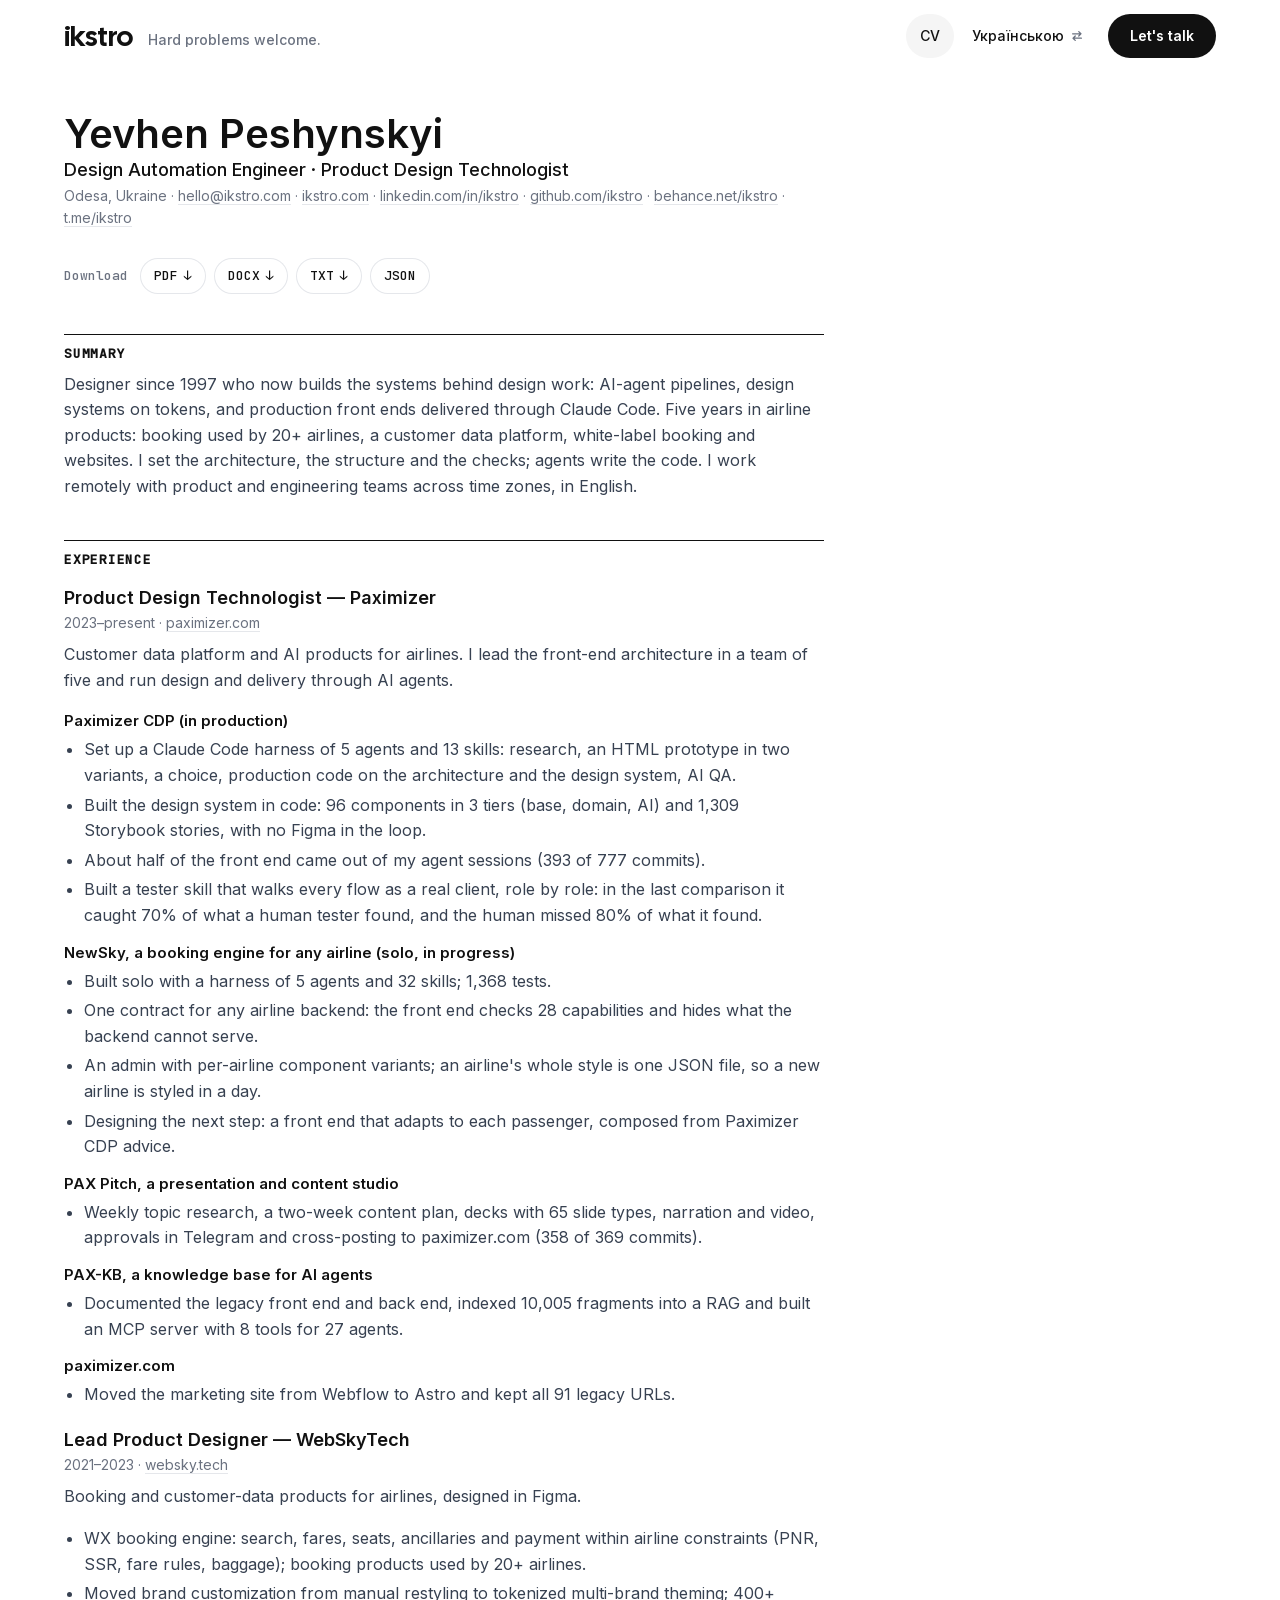
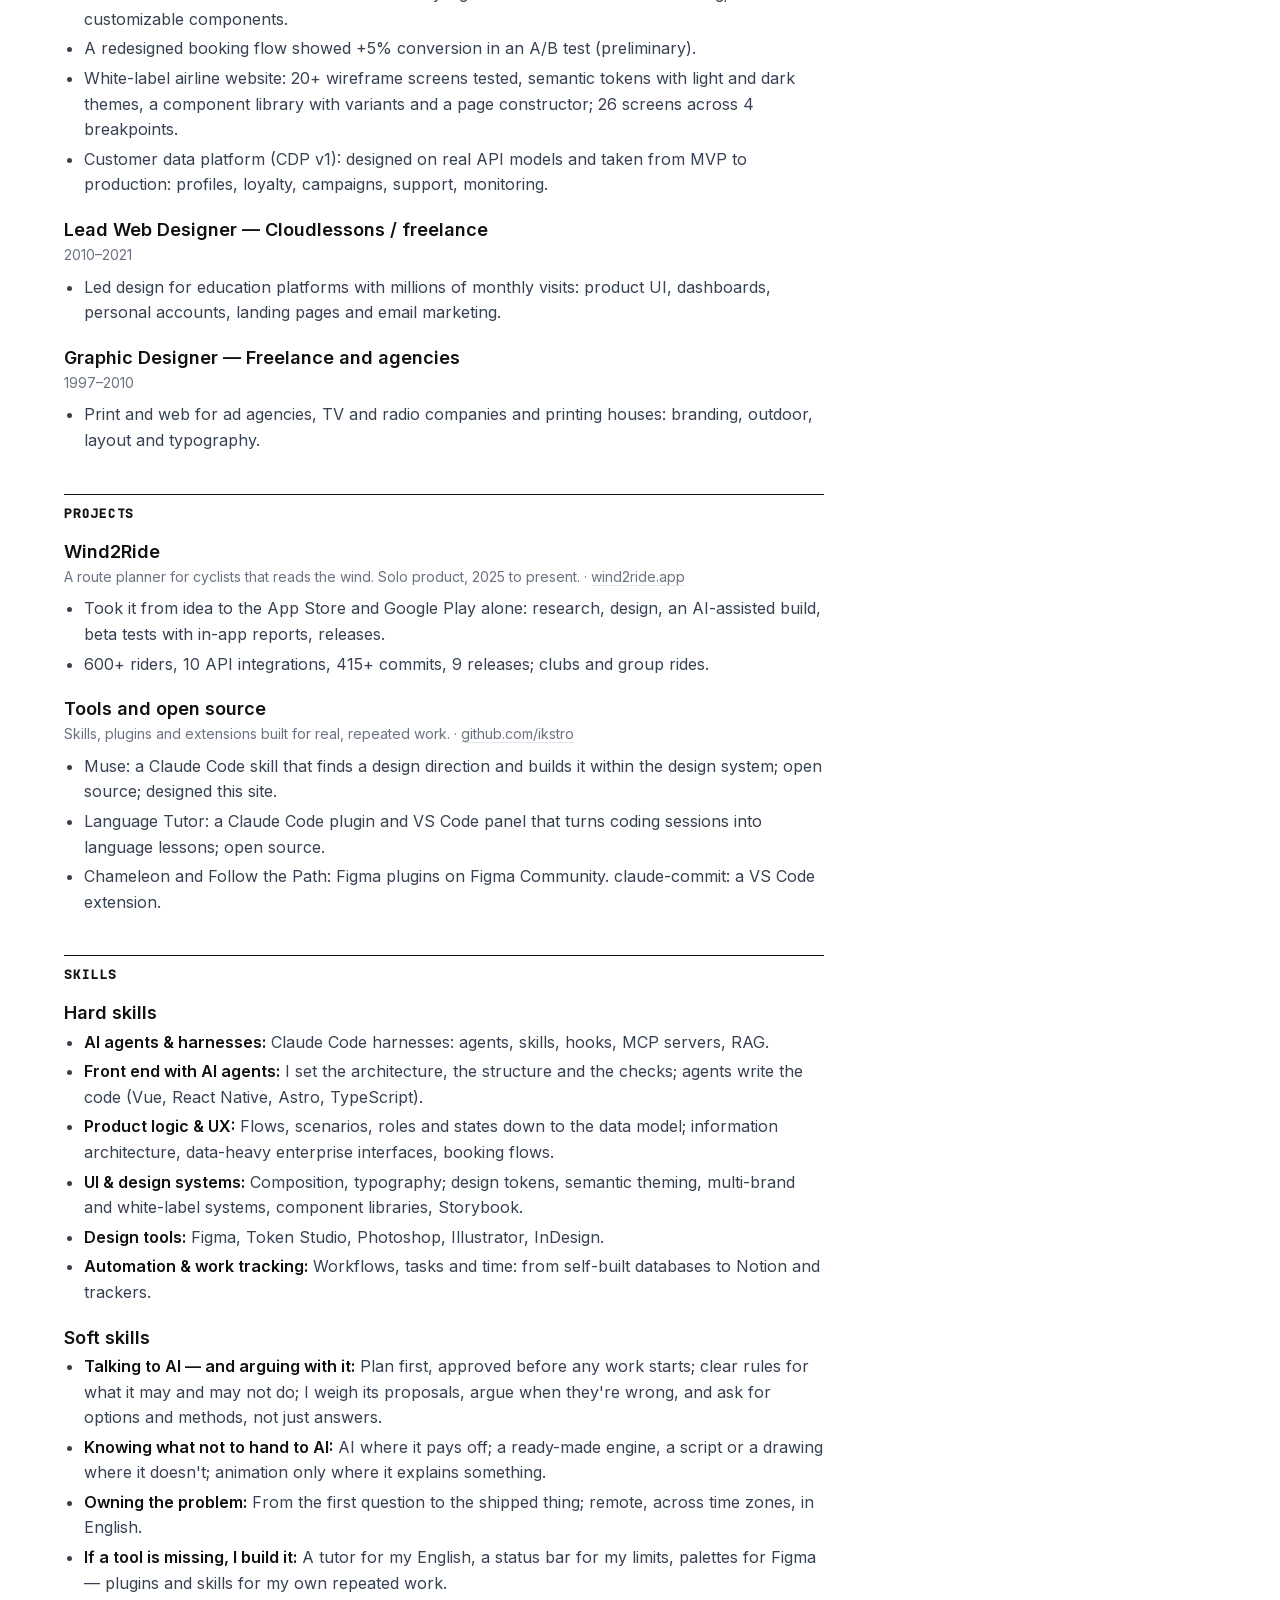
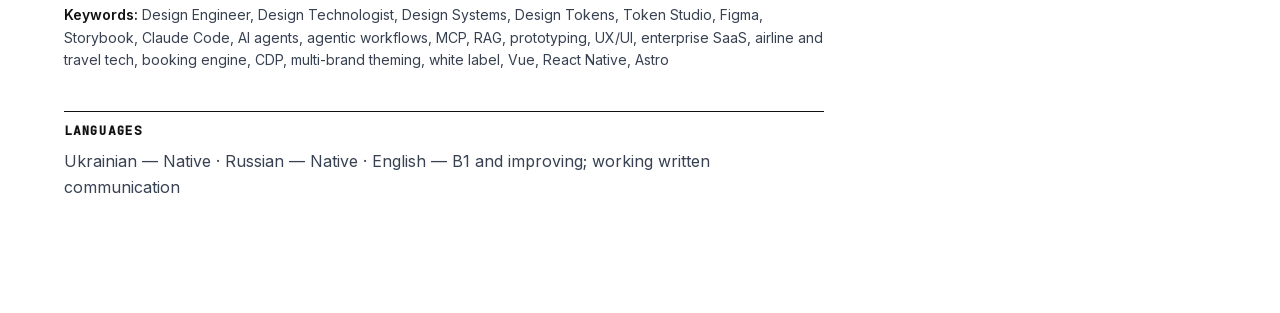
==== commit 7ba4182d: "Deploy ikstro.com" ====
--- a/cv/index.html
+++ b/cv/index.html
@@ -6,7 +6,7 @@
     </script><style>:root{--primary:#111;--primary-active:#242424;--ink:#111;--body:#374151;--muted:#6b7280;--muted-soft:#898989;--hairline:#e5e7eb;--hairline-soft:#f3f4f6;--canvas:#fff;--surface-soft:#f8f9fa;--surface-card:#f5f5f5;--surface-strong:#e5e7eb;--surface-dark:#101010;--surface-dark-elevated:#1a1a1a;--on-primary:#fff;--on-dark:#fff;--on-dark-soft:#a1a1aa;--success:#10b981;--warning:#f59e0b;--error:#ef4444;--accent:#8b5cf6;--accent-soft:#ede9fe;--font-display:var(--font-cal), -apple-system, "Segoe UI", sans-serif;--font-body:var(--font-inter), -apple-system, BlinkMacSystemFont, "Segoe UI", Roboto, sans-serif;--font-mono:var(--font-jbmono), ui-monospace, monospace;--display-wt:400;--display-xl:64px;--display-xl-lh:1.05;--display-xl-ls:var(--ls-display-xl);--display-lg:48px;--display-lg-lh:1.1;--display-lg-ls:var(--ls-display-xl);--display-md:36px;--display-md-lh:1.15;--display-md-ls:var(--ls-display);--display-sm:28px;--display-sm-lh:1.2;--display-sm-ls:var(--ls-display);--ls-display-xl:-.005em;--ls-display:0em;--ws-display:.1em;--title-lg:22px;--title-md:18px;--title-sm:16px;--body-md:16px;--body-sm:14px;--caption:13px;--code:14px;--r-xs:4px;--r-sm:6px;--r-md:8px;--r-lg:12px;--r-xl:16px;--r-pill:9999px;--s-xxs:4px;--s-xs:8px;--s-sm:12px;--s-md:16px;--s-lg:24px;--s-xl:32px;--s-xxl:48px;--s-section:96px;--spring-card-resize:linear(0, .0429, .137, .2679, .4019, .5335, .6545, .7662, .8531, .922, .974, 1.0111, 1.0366, 1.0501, 1.0559, 1.056, 1.0519, 1.0457, 1.0383, 1.0308, 1.0235, 1.0166, 1.0111, 1.0066, 1.0031, 1.0004, .9987, .9976, .997, .9968, .9969, .9972, .9976, .998, .9985, .9988, 1);--dur-card-resize:.585s;--spring-accordion:linear(0, .0273, .0868, .1656, .2539, .345, .434, .5178, .5946, .6681, .728, .7798, .824, .8612, .892, .9174, .9379, .9543, .9673, .9774, .9852, .991, .9953, .9984, 1.0005, 1.002, 1.0028, 1.0033, 1.0035, 1.0034, 1.0033, 1.003, 1.0027, 1.0024, 1.0021, 1.0018, 1);--dur-accordion:.507s;--spring-counter:linear(0, .0619, .2002, .3767, .5611, .732, .8762, .9873, 1.0645, 1.1107, 1.1303, 1.1315, 1.1188, 1.0979, 1.0736, 1.0495, 1.028, 1.0104, .9973, .9887, .9839, .9823, .983, .9853, .9883, .9916, .9947, .9973, .9993, 1.0009, 1.0018, 1.0023, 1.0023, 1.0022, 1.0018, 1.0014, 1);--dur-counter:.755s;--ease-out:cubic-bezier(.22, 1, .36, 1)}:root:lang(uk){--font-display:var(--font-manrope), -apple-system, "Segoe UI", sans-serif;--display-wt:800;--ws-display:.02em}@media (prefers-reduced-motion:reduce){:root{--dur-card-resize:1ms;--dur-accordion:1ms;--dur-counter:1ms}*,:before,:after{transition-duration:1ms!important;animation-duration:1ms!important;animation-iteration-count:1!important}}*,:before,:after{box-sizing:border-box}html{-webkit-text-size-adjust:100%}body{background:var(--canvas);color:var(--body);font:400 var(--body-md)/1.5 var(--font-body);-webkit-font-smoothing:antialiased;margin:0}h1,h2,h3{font-family:var(--font-display);font-weight:var(--display-wt);color:var(--ink);margin:0}img{max-width:100%;display:block}a{color:inherit}.mono{font-family:var(--font-mono);font-variant-numeric:tabular-nums}.btn{border-radius:var(--r-pill);height:44px;font:600 var(--body-sm)/1 var(--font-body);background:var(--primary);color:var(--on-primary);cursor:pointer;border:0;align-items:center;gap:8px;padding:0 22px;text-decoration:none;display:inline-flex}.btn--secondary{background:var(--canvas);color:var(--ink);box-shadow:inset 0 0 0 1px var(--hairline)}.badge{border-radius:var(--r-pill);background:var(--surface-card);height:24px;color:var(--ink);font:500 var(--caption)/1 var(--font-body);align-items:center;gap:6px;padding:0 10px;display:inline-flex}html{scroll-behavior:auto}:root{--nav-h:72px}@media (width<=760px){:root{--nav-h:60px}}.wrap{max-width:1248px;margin:0 auto;padding:0 48px}.sr{clip:rect(0 0 0 0);white-space:nowrap;width:1px;height:1px;position:absolute;overflow:hidden}.btn:focus-visible,a:focus-visible,button:focus-visible{outline:2px solid var(--accent);outline-offset:2px;border-radius:4px}.btn:focus-visible,.lk:focus-visible{border-radius:var(--r-pill)}.lk{--lk-x:14px;--lk-y:8px;padding:var(--lk-y) var(--lk-x);margin:calc(-1 * var(--lk-y)) calc(-1 * var(--lk-x));border-radius:var(--r-pill);color:inherit;transition:background-color .15s var(--ease-out);-webkit-tap-highlight-color:transparent;background-color:#0000;align-items:center;text-decoration:none;display:inline-flex;position:relative}.lk:after{content:"";position:absolute;inset:-6px 0}@media (hover:hover){.lk:hover{background-color:var(--lk-ground,var(--surface-card))}}.lk:active{background-color:var(--lk-ground,var(--surface-card))}.btn{transition:background-color .15s var(--ease-out), box-shadow .15s var(--ease-out);-webkit-tap-highlight-color:transparent}@media (hover:hover){.btn:hover{background-color:var(--primary-active);box-shadow:0 1px 2px #11111114,0 6px 16px -6px #1116}.btn--secondary:hover{background-color:var(--surface-card);box-shadow:0 6px 18px -10px #11111159}}.btn:active{background-color:var(--primary-active);box-shadow:0 1px 2px #11111114,0 6px 16px -6px #1116}.btn--secondary:active{background-color:var(--surface-card);box-shadow:none}@media (prefers-reduced-motion:reduce){.lk,.btn{transition:none}}.dot{background:var(--success);vertical-align:1px;border-radius:50%;width:7px;height:7px;margin-right:6px;display:inline-block}.dot--lock{box-shadow:inset 0 0 0 1.5px var(--muted);background:0 0}@media (width<=760px){.wrap{padding:0 16px}}
 .lang[data-astro-cid-lemdd452]{height:var(--nav-item-h,36px);padding:0 var(--nav-item-x,12px);border-radius:var(--r-pill);color:var(--ink);white-space:nowrap;font:500 14px/1 var(--font-body);transition:background-color .15s var(--ease-out), color .15s var(--ease-out), height .56s var(--spring-card-resize);-webkit-tap-highlight-color:transparent;align-items:center;gap:6px;text-decoration:none;display:inline-flex}.lang__ico[data-astro-cid-lemdd452]{fill:none;width:14px;height:14px;stroke:var(--muted);stroke-width:1.5px;stroke-linecap:round;stroke-linejoin:round;transition:transform .24s var(--ease-out), stroke .15s var(--ease-out);flex:none}@media (hover:hover){.lang[data-astro-cid-lemdd452]:hover{background-color:var(--surface-card)}.lang[data-astro-cid-lemdd452]:hover .lang__ico[data-astro-cid-lemdd452]{stroke:var(--ink);transform:rotate(180deg)}}.lang[data-astro-cid-lemdd452]:active{background-color:var(--surface-card)}.lang[data-astro-cid-lemdd452]:focus-visible{outline:2px solid var(--accent);outline-offset:2px}.lang__short[data-astro-cid-lemdd452]{display:none}@media (width<=420px){.lang__name[data-astro-cid-lemdd452]{display:none}.lang__short[data-astro-cid-lemdd452]{display:inline}}@media (width<=380px){.lang[data-astro-cid-lemdd452]{gap:4px}}@media (prefers-reduced-motion:reduce){.lang[data-astro-cid-lemdd452],.lang__ico[data-astro-cid-lemdd452]{transition:none}.lang[data-astro-cid-lemdd452]:hover .lang__ico[data-astro-cid-lemdd452]{transform:none}}.navbar[data-astro-cid-wpvy4v7s]{z-index:50;height:var(--nav-h);pointer-events:none;position:sticky;top:0}.nav[data-astro-cid-wpvy4v7s]{--nav-item-h:44px;--nav-item-x:14px;pointer-events:auto;height:var(--nav-h);border-radius:var(--r-pill);transition:max-width .56s var(--spring-card-resize), height .56s var(--spring-card-resize), margin-top .56s var(--spring-card-resize), padding .56s var(--spring-card-resize), background-color .24s var(--ease-out), box-shadow .24s var(--ease-out), transform .3s var(--ease-out);background-color:#fff0;justify-content:space-between;align-items:center;gap:16px;margin-top:0;display:flex;box-shadow:0 0 0 1px #1110,0 12px 32px -16px #1110}.nav__item[data-astro-cid-wpvy4v7s]{height:var(--nav-item-h);padding:0 var(--nav-item-x);border-radius:var(--r-pill);color:var(--ink);white-space:nowrap;transition:background-color .15s var(--ease-out), height .56s var(--spring-card-resize), font-size .56s var(--spring-card-resize), margin .56s var(--spring-card-resize);-webkit-tap-highlight-color:transparent;align-items:center;text-decoration:none;display:inline-flex}@media (hover:hover){.nav__item[data-astro-cid-wpvy4v7s]:hover{background-color:var(--surface-card)}}.nav__item[data-astro-cid-wpvy4v7s]:active,.nav__cv[data-astro-cid-wpvy4v7s][aria-current=page]{background-color:var(--surface-card)}.nav__item[data-astro-cid-wpvy4v7s]:focus-visible{outline:2px solid var(--accent);outline-offset:2px}.wordmark[data-astro-cid-wpvy4v7s]{margin-left:calc(-1 * var(--nav-item-x));font:var(--display-wt) 28px/1 var(--font-display);letter-spacing:-.6px}.nav__cv[data-astro-cid-wpvy4v7s]{font:500 14px/1 var(--font-body)}.nav__btn[data-astro-cid-wpvy4v7s]{height:var(--nav-item-h);transition:height .56s var(--spring-card-resize), background-color .15s var(--ease-out), box-shadow .15s var(--ease-out)}.nav__start[data-astro-cid-wpvy4v7s]{align-items:baseline;gap:2px;min-width:0;display:flex}.nav__note[data-astro-cid-wpvy4v7s]{opacity:1;max-width:260px;font:500 var(--body-sm)/1 var(--font-body);color:var(--muted);white-space:nowrap;transition:max-width .56s var(--spring-card-resize), opacity .2s var(--ease-out);margin:0;position:relative;top:-1px;overflow:hidden}.nav__end[data-astro-cid-wpvy4v7s]{align-items:center;gap:4px;display:flex}.nav__end[data-astro-cid-wpvy4v7s] .nav__btn[data-astro-cid-wpvy4v7s]{margin-left:6px}.navbar[data-astro-cid-wpvy4v7s][data-island] .nav[data-astro-cid-wpvy4v7s]{--nav-item-h:40px;backdrop-filter:saturate(1.4)blur(14px);background-color:#ffffffe6;border-radius:0 0 28px 28px;max-width:600px;height:56px;padding:0 8px;box-shadow:0 10px 30px -14px #11111159}.navbar[data-astro-cid-wpvy4v7s][data-island] .wordmark[data-astro-cid-wpvy4v7s]{margin-left:0;font-size:24px}.navbar[data-astro-cid-wpvy4v7s][data-island] .nav__note[data-astro-cid-wpvy4v7s]{opacity:0;max-width:0}@media (width<=760px){.nav[data-astro-cid-wpvy4v7s]{--nav-item-h:38px;--nav-item-x:12px}.wordmark[data-astro-cid-wpvy4v7s]{font-size:26px}.nav__note[data-astro-cid-wpvy4v7s]{font-size:13px}.nav__end[data-astro-cid-wpvy4v7s] .nav__btn[data-astro-cid-wpvy4v7s]{margin-left:4px;padding:0 16px}.navbar[data-astro-cid-wpvy4v7s][data-island] .nav[data-astro-cid-wpvy4v7s]{--nav-item-h:36px;border-radius:0 0 26px 26px;max-width:calc(100% - 16px);height:52px;padding:0 8px}.navbar[data-astro-cid-wpvy4v7s][data-island] .wordmark[data-astro-cid-wpvy4v7s]{font-size:22px}}@media (width<=600px){.nav__note[data-astro-cid-wpvy4v7s]{display:none}}@media (width<=380px){.nav[data-astro-cid-wpvy4v7s]{--nav-item-x:9px;gap:4px}.wordmark[data-astro-cid-wpvy4v7s]{font-size:22px}.nav__end[data-astro-cid-wpvy4v7s]{gap:0}.nav__end[data-astro-cid-wpvy4v7s] .nav__btn[data-astro-cid-wpvy4v7s]{padding:0 12px}.navbar[data-astro-cid-wpvy4v7s][data-island] .nav[data-astro-cid-wpvy4v7s]{padding:0 6px}}@media (prefers-reduced-motion:reduce){.nav[data-astro-cid-wpvy4v7s],.nav__item[data-astro-cid-wpvy4v7s],.nav__note[data-astro-cid-wpvy4v7s],.nav__btn[data-astro-cid-wpvy4v7s]{transition:none}}@media print{.navbar[data-astro-cid-wpvy4v7s]{display:none}}
 .cv[data-astro-cid-j6a35wjm]{padding-block:40px 96px}.cv__doc[data-astro-cid-j6a35wjm]{max-width:760px;font:400 var(--body-md)/1.6 var(--font-body);color:var(--body)}.cv__doc[data-astro-cid-j6a35wjm] [data-astro-cid-j6a35wjm]:is(h1,h2,h3,h4){font-family:var(--font-body);color:var(--ink);letter-spacing:0}h1[data-astro-cid-j6a35wjm]{letter-spacing:-.8px;margin:0;font-size:40px;font-weight:700;line-height:1.1}.cv__label[data-astro-cid-j6a35wjm]{color:var(--ink);margin:8px 0 0;font-size:18px;font-weight:500}.cv__contact[data-astro-cid-j6a35wjm]{color:var(--muted);margin:12px 0 0;font-size:14px}.cv__doc[data-astro-cid-j6a35wjm] a[data-astro-cid-j6a35wjm]{color:inherit;text-decoration:underline;text-decoration-color:var(--hairline);text-underline-offset:3px}.cv__doc[data-astro-cid-j6a35wjm] .cv__dl[data-astro-cid-j6a35wjm]{flex-wrap:wrap;align-items:center;gap:8px;margin:28px 0 0;display:flex}.cv__dl-label[data-astro-cid-j6a35wjm]{font:500 var(--caption)/1 var(--font-mono);color:var(--muted);margin-right:4px}.cv__doc[data-astro-cid-j6a35wjm] .cv__file[data-astro-cid-j6a35wjm]{height:36px;font:500 var(--caption)/1 var(--font-mono);color:var(--ink);transition:background-color .15s var(--ease-out), color .15s var(--ease-out), box-shadow .15s var(--ease-out);gap:6px;padding:0 14px;text-decoration:none}@media (hover:hover){.cv__doc[data-astro-cid-j6a35wjm] .cv__file[data-astro-cid-j6a35wjm]:hover{background-color:var(--primary);color:var(--on-primary);box-shadow:none}}.cv__doc[data-astro-cid-j6a35wjm] .cv__file[data-astro-cid-j6a35wjm]:active{background-color:var(--primary);color:var(--on-primary);box-shadow:none}h2[data-astro-cid-j6a35wjm]{border-top:1px solid var(--ink);text-transform:uppercase;margin:40px 0 12px;padding-top:12px;font:600 var(--caption)/1 var(--font-mono)!important;letter-spacing:.06em!important}h3[data-astro-cid-j6a35wjm]{margin:20px 0 2px;font-size:18px;font-weight:600;line-height:1.35}h4[data-astro-cid-j6a35wjm]{margin:12px 0 4px;font-size:15px;font-weight:600}.cv__meta[data-astro-cid-j6a35wjm]{color:var(--muted);margin:0 0 8px;font-size:14px}.cv__doc[data-astro-cid-j6a35wjm] p[data-astro-cid-j6a35wjm]{margin-top:0}.cv__doc[data-astro-cid-j6a35wjm] ul[data-astro-cid-j6a35wjm]{margin:0 0 8px;padding-left:20px}.cv__doc[data-astro-cid-j6a35wjm] li[data-astro-cid-j6a35wjm]{margin:4px 0}.cv__doc[data-astro-cid-j6a35wjm] b[data-astro-cid-j6a35wjm]{color:var(--ink);font-weight:600}.cv__kw[data-astro-cid-j6a35wjm]{margin-top:12px;font-size:14px}@media (width<=760px){.cv[data-astro-cid-j6a35wjm]{padding-block:24px 64px}h1[data-astro-cid-j6a35wjm]{font-size:32px}.cv__doc[data-astro-cid-j6a35wjm]{font-size:15px}}@page{size:A4;margin:12mm 15mm}@media print{.cv[data-astro-cid-j6a35wjm]{max-width:none;padding:0}.cv__doc[data-astro-cid-j6a35wjm]{color:#111;max-width:none;font-size:9.5pt;line-height:1.38}.cv__dl[data-astro-cid-j6a35wjm]{display:none}h1[data-astro-cid-j6a35wjm]{letter-spacing:0;font-size:19pt}.cv__label[data-astro-cid-j6a35wjm]{margin-top:2pt;font-size:11pt}.cv__contact[data-astro-cid-j6a35wjm]{color:#333;margin:3pt 0 0;font-size:8.5pt}.cv__doc[data-astro-cid-j6a35wjm] a[data-astro-cid-j6a35wjm]{text-decoration:none}.cv__doc[data-astro-cid-j6a35wjm] p[data-astro-cid-j6a35wjm]{margin-bottom:4pt}h2[data-astro-cid-j6a35wjm]{break-after:avoid;margin:11pt 0 4pt;padding-top:4pt;font-size:8.5pt!important}h3[data-astro-cid-j6a35wjm]{break-after:avoid;margin:7pt 0 0;font-size:10.5pt}h4[data-astro-cid-j6a35wjm]{break-after:avoid;margin:4pt 0 1pt;font-size:9.5pt}.cv__doc[data-astro-cid-j6a35wjm] .cv__meta[data-astro-cid-j6a35wjm]{break-after:avoid;color:#444;margin-bottom:2pt;font-size:8.5pt}.job[data-astro-cid-j6a35wjm]>.cv__meta[data-astro-cid-j6a35wjm]+p[data-astro-cid-j6a35wjm]{break-after:avoid}.cv__doc[data-astro-cid-j6a35wjm] ul[data-astro-cid-j6a35wjm]{margin-bottom:4pt;padding-left:14pt}.cv__doc[data-astro-cid-j6a35wjm] li[data-astro-cid-j6a35wjm]{break-inside:avoid;margin:1.5pt 0}.cv__doc[data-astro-cid-j6a35wjm] .cv__kw[data-astro-cid-j6a35wjm]{margin-top:6pt;font-size:8.5pt}}
-</style></head><body><div class="navbar" data-navbar data-astro-cid-wpvy4v7s><header class="wrap nav" data-astro-cid-wpvy4v7s><div class="nav__start" data-astro-cid-wpvy4v7s><a class="nav__item wordmark" href="/" data-astro-cid-wpvy4v7s>ikstro</a><p class="nav__note" data-astro-cid-wpvy4v7s>Hard problems welcome.</p></div><div class="nav__end" data-astro-cid-wpvy4v7s><a class="nav__item nav__cv" href="/cv/" aria-current="page" data-astro-cid-wpvy4v7s>CV</a><a class="lang" href="/uk/cv/" hreflang="uk" lang="uk" aria-label="Ця сторінка українською" data-astro-cid-lemdd452><span class="lang__name" data-astro-cid-lemdd452>Українською</span><span class="lang__short" aria-hidden="true" data-astro-cid-lemdd452>UA</span><svg class="lang__ico" viewBox="0 0 16 16" aria-hidden="true" data-astro-cid-lemdd452><path d="M3 5.5h9.5M10 3l2.5 2.5L10 8M13 10.5H3.5M6 8l-2.5 2.5L6 13" data-astro-cid-lemdd452></path></svg></a><a class="btn nav__btn" href="/#contact" data-astro-cid-wpvy4v7s>Let&#39;s talk</a></div></header></div><script type="module">var e=document.querySelector(`[data-navbar]`);if(e){let t=!1,n=()=>{t=!1,e.toggleAttribute(`data-island`,scrollY>24)};addEventListener(`scroll`,()=>{t||(t=!0,requestAnimationFrame(n))},{passive:!0}),n()}</script><main class="wrap cv" data-astro-cid-j6a35wjm><article class="cv__doc" data-astro-cid-j6a35wjm><header class="cv__head" data-astro-cid-j6a35wjm><h1 data-astro-cid-j6a35wjm>Yevhen Peshynskyi</h1><p class="cv__label" data-astro-cid-j6a35wjm>Design Automation Engineer · Product Design Technologist</p><p class="cv__contact" data-astro-cid-j6a35wjm>Odesa, Ukraine · <a href="mailto:hello@ikstro.com" data-astro-cid-j6a35wjm>hello@ikstro.com</a> · <a href="https://ikstro.com" data-astro-cid-j6a35wjm>ikstro.com</a> · <a href="https://linkedin.com/in/ikstro" data-astro-cid-j6a35wjm>linkedin.com/in/ikstro</a> · <a href="https://github.com/ikstro" data-astro-cid-j6a35wjm>github.com/ikstro</a> · <a href="https://behance.net/ikstro" data-astro-cid-j6a35wjm>behance.net/ikstro</a> · <a href="https://t.me/ikstro" data-astro-cid-j6a35wjm>t.me/ikstro</a></p></header><p class="cv__dl" data-astro-cid-j6a35wjm><span class="cv__dl-label" data-astro-cid-j6a35wjm>Download</span><a class="btn btn--secondary cv__file" href="/cv/Yevhen-Peshynskyi-CV-EN.pdf" download data-astro-cid-j6a35wjm>PDF<span aria-hidden="true" data-astro-cid-j6a35wjm>↓</span></a><a class="btn btn--secondary cv__file" href="/cv/Yevhen-Peshynskyi-CV-EN.docx" download data-astro-cid-j6a35wjm>DOCX<span aria-hidden="true" data-astro-cid-j6a35wjm>↓</span></a><a class="btn btn--secondary cv__file" href="/cv/Yevhen-Peshynskyi-CV-EN.txt" download data-astro-cid-j6a35wjm>TXT<span aria-hidden="true" data-astro-cid-j6a35wjm>↓</span></a><a class="btn btn--secondary cv__file" href="/resume.json" data-astro-cid-j6a35wjm>JSON</a></p><section data-astro-cid-j6a35wjm><h2 data-astro-cid-j6a35wjm>Summary</h2><p data-astro-cid-j6a35wjm>Designer since 1997 who now builds the systems behind design work: AI-agent pipelines, design systems on tokens, and production front ends delivered through Claude Code. Five years in airline products: booking used by 20+ airlines, a customer data platform, white-label booking and websites. I set the architecture, the structure and the checks; agents write the code. I work remotely with product and engineering teams across time zones, in English.</p></section><section data-astro-cid-j6a35wjm><h2 data-astro-cid-j6a35wjm>Experience</h2><section class="job" data-astro-cid-j6a35wjm><h3 data-astro-cid-j6a35wjm>Product Design Technologist — Paximizer</h3><p class="cv__meta" data-astro-cid-j6a35wjm>2023–present · <a href="https://paximizer.com" data-astro-cid-j6a35wjm>paximizer.com</a></p><p data-astro-cid-j6a35wjm>Customer data platform and AI products for airlines. I lead the front-end architecture in a team of five and run design and delivery through AI agents.</p><h4 data-astro-cid-j6a35wjm>Paximizer CDP (in production)</h4><ul data-astro-cid-j6a35wjm><li data-astro-cid-j6a35wjm>Set up a Claude Code harness of 5 agents and 13 skills: research, an HTML prototype in two variants, a choice, production code on the architecture and the design system, AI QA.</li><li data-astro-cid-j6a35wjm>Built the design system in code: 96 components in 3 tiers (base, domain, AI) and 1,309 Storybook stories, with no Figma in the loop.</li><li data-astro-cid-j6a35wjm>About half of the front end came out of my agent sessions (393 of 777 commits).</li><li data-astro-cid-j6a35wjm>Built a tester skill that walks every flow as a real client, role by role: in the last comparison it caught 70% of what a human tester found, and the human missed 80% of what it found.</li></ul><h4 data-astro-cid-j6a35wjm>NewSky, a booking engine for any airline (solo, in progress)</h4><ul data-astro-cid-j6a35wjm><li data-astro-cid-j6a35wjm>Built solo with a harness of 5 agents and 32 skills; 1,368 tests.</li><li data-astro-cid-j6a35wjm>One contract for any airline backend: the front end checks 28 capabilities and hides what the backend cannot serve.</li><li data-astro-cid-j6a35wjm>An admin with per-airline component variants; an airline&#39;s whole style is one JSON file, so a new airline is styled in a day.</li><li data-astro-cid-j6a35wjm>Designing the next step: a front end that adapts to each passenger, composed from Paximizer CDP advice.</li></ul><h4 data-astro-cid-j6a35wjm>PAX Pitch, a presentation and content studio</h4><ul data-astro-cid-j6a35wjm><li data-astro-cid-j6a35wjm>Weekly topic research, a two-week content plan, decks with 65 slide types, narration and video, approvals in Telegram and cross-posting to paximizer.com (358 of 369 commits).</li></ul><h4 data-astro-cid-j6a35wjm>PAX-KB, a knowledge base for AI agents</h4><ul data-astro-cid-j6a35wjm><li data-astro-cid-j6a35wjm>Documented the legacy front end and back end, indexed 10,005 fragments into a RAG and built an MCP server with 8 tools for 27 agents.</li></ul><h4 data-astro-cid-j6a35wjm>paximizer.com</h4><ul data-astro-cid-j6a35wjm><li data-astro-cid-j6a35wjm>Moved the marketing site from Webflow to Astro and kept all 91 legacy URLs.</li></ul></section><section class="job" data-astro-cid-j6a35wjm><h3 data-astro-cid-j6a35wjm>Lead Product Designer — WebSkyTech</h3><p class="cv__meta" data-astro-cid-j6a35wjm>2021–2023 · <a href="https://websky.tech" data-astro-cid-j6a35wjm>websky.tech</a></p><p data-astro-cid-j6a35wjm>Booking and customer-data products for airlines, designed in Figma.</p><ul data-astro-cid-j6a35wjm><li data-astro-cid-j6a35wjm>WX booking engine: search, fares, seats, ancillaries and payment within airline constraints (PNR, SSR, fare rules, baggage); booking products used by 20+ airlines.</li><li data-astro-cid-j6a35wjm>Moved brand customization from manual restyling to tokenized multi-brand theming; 400+ customizable components.</li><li data-astro-cid-j6a35wjm>A redesigned booking flow showed +5% conversion in an A/B test (preliminary).</li><li data-astro-cid-j6a35wjm>White-label airline website: 20+ wireframe screens tested, semantic tokens with light and dark themes, a component library with variants and a page constructor; 26 screens across 4 breakpoints.</li><li data-astro-cid-j6a35wjm>Customer data platform (CDP v1): designed on real API models and taken from MVP to production: profiles, loyalty, campaigns, support, monitoring.</li></ul></section><section class="job" data-astro-cid-j6a35wjm><h3 data-astro-cid-j6a35wjm>Lead Web Designer — Cloudlessons / freelance</h3><p class="cv__meta" data-astro-cid-j6a35wjm>2010–2021</p><ul data-astro-cid-j6a35wjm><li data-astro-cid-j6a35wjm>Led design for education platforms with millions of monthly visits: product UI, dashboards, personal accounts, landing pages and email marketing.</li></ul></section><section class="job" data-astro-cid-j6a35wjm><h3 data-astro-cid-j6a35wjm>Graphic Designer — Freelance and agencies</h3><p class="cv__meta" data-astro-cid-j6a35wjm>1997–2010</p><ul data-astro-cid-j6a35wjm><li data-astro-cid-j6a35wjm>Print and web for ad agencies, TV and radio companies and printing houses: branding, outdoor, layout and typography.</li></ul></section></section><section data-astro-cid-j6a35wjm><h2 data-astro-cid-j6a35wjm>Projects</h2><section class="job" data-astro-cid-j6a35wjm><h3 data-astro-cid-j6a35wjm>Wind2Ride</h3><p class="cv__meta" data-astro-cid-j6a35wjm>A route planner for cyclists that reads the wind. Solo product, 2025 to present. · <a href="https://wind2ride.app" data-astro-cid-j6a35wjm>wind2ride.app</a></p><ul data-astro-cid-j6a35wjm><li data-astro-cid-j6a35wjm>Took it from idea to the App Store and Google Play alone: research, design, an AI-assisted build, beta tests with in-app reports, releases.</li><li data-astro-cid-j6a35wjm>600+ riders, 10 API integrations, 415+ commits, 9 releases; clubs and group rides.</li></ul></section><section class="job" data-astro-cid-j6a35wjm><h3 data-astro-cid-j6a35wjm>Tools and open source</h3><p class="cv__meta" data-astro-cid-j6a35wjm>Skills, plugins and extensions built for real, repeated work. · <a href="https://github.com/ikstro" data-astro-cid-j6a35wjm>github.com/ikstro</a></p><ul data-astro-cid-j6a35wjm><li data-astro-cid-j6a35wjm>Muse: a Claude Code skill that finds a design direction and builds it within the design system; open source; designed this site.</li><li data-astro-cid-j6a35wjm>Language Tutor: a Claude Code plugin and VS Code panel that turns coding sessions into language lessons; open source.</li><li data-astro-cid-j6a35wjm>Chameleon and Follow the Path: Figma plugins on Figma Community. claude-commit: a VS Code extension.</li></ul></section></section><section data-astro-cid-j6a35wjm><h2 data-astro-cid-j6a35wjm>Skills</h2><h3 data-astro-cid-j6a35wjm>Hard skills</h3><ul data-astro-cid-j6a35wjm><li data-astro-cid-j6a35wjm><b data-astro-cid-j6a35wjm>AI agents &amp; harnesses:</b> Claude Code harnesses: agents, skills, hooks, MCP servers, RAG.</li><li data-astro-cid-j6a35wjm><b data-astro-cid-j6a35wjm>Front end with AI agents:</b> I set the architecture, the structure and the checks; agents write the code (Vue, React Native, Astro, TypeScript).</li><li data-astro-cid-j6a35wjm><b data-astro-cid-j6a35wjm>Product logic &amp; UX:</b> Flows, scenarios, roles and states down to the data model; information architecture, data-heavy enterprise interfaces, booking flows.</li><li data-astro-cid-j6a35wjm><b data-astro-cid-j6a35wjm>UI &amp; design systems:</b> Composition, typography; design tokens, semantic theming, multi-brand and white-label systems, component libraries, Storybook.</li><li data-astro-cid-j6a35wjm><b data-astro-cid-j6a35wjm>Design tools:</b> Figma, Token Studio, Photoshop, Illustrator, InDesign.</li><li data-astro-cid-j6a35wjm><b data-astro-cid-j6a35wjm>Automation &amp; work tracking:</b> Workflows, tasks and time: from self-built databases to Notion and trackers.</li></ul><h3 data-astro-cid-j6a35wjm>Soft skills</h3><ul data-astro-cid-j6a35wjm><li data-astro-cid-j6a35wjm><b data-astro-cid-j6a35wjm>Talking to AI — and arguing with it:</b> Plan first, approved before any work starts; clear rules for what it may and may not do; I weigh its proposals, argue when they&#39;re wrong, and ask for options and methods, not just answers.</li><li data-astro-cid-j6a35wjm><b data-astro-cid-j6a35wjm>Knowing what not to hand to AI:</b> AI where it pays off; a ready-made engine, a script or a drawing where it doesn&#39;t; animation only where it explains something.</li><li data-astro-cid-j6a35wjm><b data-astro-cid-j6a35wjm>Owning the problem:</b> From the first question to the shipped thing; remote, across time zones, in English.</li><li data-astro-cid-j6a35wjm><b data-astro-cid-j6a35wjm>If a tool is missing, I build it:</b> A tutor for my English, a status bar for my limits, palettes for Figma — plugins and skills for my own repeated work.</li></ul><p class="cv__kw" data-astro-cid-j6a35wjm><b data-astro-cid-j6a35wjm>Keywords:</b> Design Engineer, Design Technologist, Design Systems, Design Tokens, Token Studio, Figma, Storybook, Claude Code, AI agents, agentic workflows, MCP, RAG, prototyping, UX/UI, enterprise SaaS, airline and travel tech, booking engine, CDP, multi-brand theming, white label, Vue, React Native, Astro</p></section><section data-astro-cid-j6a35wjm><h2 data-astro-cid-j6a35wjm>Languages</h2><p data-astro-cid-j6a35wjm>Ukrainian — Native · Russian — Native · English — B1, working written communication</p></section></article></main><script>
+</style></head><body><div class="navbar" data-navbar data-astro-cid-wpvy4v7s><header class="wrap nav" data-astro-cid-wpvy4v7s><div class="nav__start" data-astro-cid-wpvy4v7s><a class="nav__item wordmark" href="/" data-astro-cid-wpvy4v7s>ikstro</a><p class="nav__note" data-astro-cid-wpvy4v7s>Hard problems welcome.</p></div><div class="nav__end" data-astro-cid-wpvy4v7s><a class="nav__item nav__cv" href="/cv/" aria-current="page" data-astro-cid-wpvy4v7s>CV</a><a class="lang" href="/uk/cv/" hreflang="uk" lang="uk" aria-label="Ця сторінка українською" data-astro-cid-lemdd452><span class="lang__name" data-astro-cid-lemdd452>Українською</span><span class="lang__short" aria-hidden="true" data-astro-cid-lemdd452>UA</span><svg class="lang__ico" viewBox="0 0 16 16" aria-hidden="true" data-astro-cid-lemdd452><path d="M3 5.5h9.5M10 3l2.5 2.5L10 8M13 10.5H3.5M6 8l-2.5 2.5L6 13" data-astro-cid-lemdd452></path></svg></a><a class="btn nav__btn" href="/#contact" data-astro-cid-wpvy4v7s>Let&#39;s talk</a></div></header></div><script type="module">var e=document.querySelector(`[data-navbar]`);if(e){let t=!1,n=()=>{t=!1,e.toggleAttribute(`data-island`,scrollY>24)};addEventListener(`scroll`,()=>{t||(t=!0,requestAnimationFrame(n))},{passive:!0}),n()}</script><main class="wrap cv" data-astro-cid-j6a35wjm><article class="cv__doc" data-astro-cid-j6a35wjm><header class="cv__head" data-astro-cid-j6a35wjm><h1 data-astro-cid-j6a35wjm>Yevhen Peshynskyi</h1><p class="cv__label" data-astro-cid-j6a35wjm>Design Automation Engineer · Product Design Technologist</p><p class="cv__contact" data-astro-cid-j6a35wjm>Odesa, Ukraine · <a href="mailto:hello@ikstro.com" data-astro-cid-j6a35wjm>hello@ikstro.com</a> · <a href="https://ikstro.com" data-astro-cid-j6a35wjm>ikstro.com</a> · <a href="https://linkedin.com/in/ikstro" data-astro-cid-j6a35wjm>linkedin.com/in/ikstro</a> · <a href="https://github.com/ikstro" data-astro-cid-j6a35wjm>github.com/ikstro</a> · <a href="https://behance.net/ikstro" data-astro-cid-j6a35wjm>behance.net/ikstro</a> · <a href="https://t.me/ikstro" data-astro-cid-j6a35wjm>t.me/ikstro</a></p></header><p class="cv__dl" data-astro-cid-j6a35wjm><span class="cv__dl-label" data-astro-cid-j6a35wjm>Download</span><a class="btn btn--secondary cv__file" href="/cv/Yevhen-Peshynskyi-CV-EN.pdf" download data-astro-cid-j6a35wjm>PDF<span aria-hidden="true" data-astro-cid-j6a35wjm>↓</span></a><a class="btn btn--secondary cv__file" href="/cv/Yevhen-Peshynskyi-CV-EN.docx" download data-astro-cid-j6a35wjm>DOCX<span aria-hidden="true" data-astro-cid-j6a35wjm>↓</span></a><a class="btn btn--secondary cv__file" href="/cv/Yevhen-Peshynskyi-CV-EN.txt" download data-astro-cid-j6a35wjm>TXT<span aria-hidden="true" data-astro-cid-j6a35wjm>↓</span></a><a class="btn btn--secondary cv__file" href="/resume.json" data-astro-cid-j6a35wjm>JSON</a></p><section data-astro-cid-j6a35wjm><h2 data-astro-cid-j6a35wjm>Summary</h2><p data-astro-cid-j6a35wjm>Designer since 1997 who now builds the systems behind design work: AI-agent pipelines, design systems on tokens, and production front ends delivered through Claude Code. Five years in airline products: booking used by 20+ airlines, a customer data platform, white-label booking and websites. I set the architecture, the structure and the checks; agents write the code. I work remotely with product and engineering teams across time zones, in English.</p></section><section data-astro-cid-j6a35wjm><h2 data-astro-cid-j6a35wjm>Experience</h2><section class="job" data-astro-cid-j6a35wjm><h3 data-astro-cid-j6a35wjm>Product Design Technologist — Paximizer</h3><p class="cv__meta" data-astro-cid-j6a35wjm>2023–present · <a href="https://paximizer.com" data-astro-cid-j6a35wjm>paximizer.com</a></p><p data-astro-cid-j6a35wjm>Customer data platform and AI products for airlines. I lead the front-end architecture in a team of five and run design and delivery through AI agents.</p><h4 data-astro-cid-j6a35wjm>Paximizer CDP (in production)</h4><ul data-astro-cid-j6a35wjm><li data-astro-cid-j6a35wjm>Set up a Claude Code harness of 5 agents and 13 skills: research, an HTML prototype in two variants, a choice, production code on the architecture and the design system, AI QA.</li><li data-astro-cid-j6a35wjm>Built the design system in code: 96 components in 3 tiers (base, domain, AI) and 1,309 Storybook stories, with no Figma in the loop.</li><li data-astro-cid-j6a35wjm>About half of the front end came out of my agent sessions (393 of 777 commits).</li><li data-astro-cid-j6a35wjm>Built a tester skill that walks every flow as a real client, role by role: in the last comparison it caught 70% of what a human tester found, and the human missed 80% of what it found.</li></ul><h4 data-astro-cid-j6a35wjm>NewSky, a booking engine for any airline (solo, in progress)</h4><ul data-astro-cid-j6a35wjm><li data-astro-cid-j6a35wjm>Built solo with a harness of 5 agents and 32 skills; 1,368 tests.</li><li data-astro-cid-j6a35wjm>One contract for any airline backend: the front end checks 28 capabilities and hides what the backend cannot serve.</li><li data-astro-cid-j6a35wjm>An admin with per-airline component variants; an airline&#39;s whole style is one JSON file, so a new airline is styled in a day.</li><li data-astro-cid-j6a35wjm>Designing the next step: a front end that adapts to each passenger, composed from Paximizer CDP advice.</li></ul><h4 data-astro-cid-j6a35wjm>PAX Pitch, a presentation and content studio</h4><ul data-astro-cid-j6a35wjm><li data-astro-cid-j6a35wjm>Weekly topic research, a two-week content plan, decks with 65 slide types, narration and video, approvals in Telegram and cross-posting to paximizer.com (358 of 369 commits).</li></ul><h4 data-astro-cid-j6a35wjm>PAX-KB, a knowledge base for AI agents</h4><ul data-astro-cid-j6a35wjm><li data-astro-cid-j6a35wjm>Documented the legacy front end and back end, indexed 10,005 fragments into a RAG and built an MCP server with 8 tools for 27 agents.</li></ul><h4 data-astro-cid-j6a35wjm>paximizer.com</h4><ul data-astro-cid-j6a35wjm><li data-astro-cid-j6a35wjm>Moved the marketing site from Webflow to Astro and kept all 91 legacy URLs.</li></ul></section><section class="job" data-astro-cid-j6a35wjm><h3 data-astro-cid-j6a35wjm>Lead Product Designer — WebSkyTech</h3><p class="cv__meta" data-astro-cid-j6a35wjm>2021–2023 · <a href="https://websky.tech" data-astro-cid-j6a35wjm>websky.tech</a></p><p data-astro-cid-j6a35wjm>Booking and customer-data products for airlines, designed in Figma.</p><ul data-astro-cid-j6a35wjm><li data-astro-cid-j6a35wjm>WX booking engine: search, fares, seats, ancillaries and payment within airline constraints (PNR, SSR, fare rules, baggage); booking products used by 20+ airlines.</li><li data-astro-cid-j6a35wjm>Moved brand customization from manual restyling to tokenized multi-brand theming; 400+ customizable components.</li><li data-astro-cid-j6a35wjm>A redesigned booking flow showed +5% conversion in an A/B test (preliminary).</li><li data-astro-cid-j6a35wjm>White-label airline website: 20+ wireframe screens tested, semantic tokens with light and dark themes, a component library with variants and a page constructor; 26 screens across 4 breakpoints.</li><li data-astro-cid-j6a35wjm>Customer data platform (CDP v1): designed on real API models and taken from MVP to production: profiles, loyalty, campaigns, support, monitoring.</li></ul></section><section class="job" data-astro-cid-j6a35wjm><h3 data-astro-cid-j6a35wjm>Lead Web Designer — Cloudlessons / freelance</h3><p class="cv__meta" data-astro-cid-j6a35wjm>2010–2021</p><ul data-astro-cid-j6a35wjm><li data-astro-cid-j6a35wjm>Led design for education platforms with millions of monthly visits: product UI, dashboards, personal accounts, landing pages and email marketing.</li></ul></section><section class="job" data-astro-cid-j6a35wjm><h3 data-astro-cid-j6a35wjm>Graphic Designer — Freelance and agencies</h3><p class="cv__meta" data-astro-cid-j6a35wjm>1997–2010</p><ul data-astro-cid-j6a35wjm><li data-astro-cid-j6a35wjm>Print and web for ad agencies, TV and radio companies and printing houses: branding, outdoor, layout and typography.</li></ul></section></section><section data-astro-cid-j6a35wjm><h2 data-astro-cid-j6a35wjm>Projects</h2><section class="job" data-astro-cid-j6a35wjm><h3 data-astro-cid-j6a35wjm>Wind2Ride</h3><p class="cv__meta" data-astro-cid-j6a35wjm>A route planner for cyclists that reads the wind. Solo product, 2025 to present. · <a href="https://wind2ride.app" data-astro-cid-j6a35wjm>wind2ride.app</a></p><ul data-astro-cid-j6a35wjm><li data-astro-cid-j6a35wjm>Took it from idea to the App Store and Google Play alone: research, design, an AI-assisted build, beta tests with in-app reports, releases.</li><li data-astro-cid-j6a35wjm>600+ riders, 10 API integrations, 415+ commits, 9 releases; clubs and group rides.</li></ul></section><section class="job" data-astro-cid-j6a35wjm><h3 data-astro-cid-j6a35wjm>Tools and open source</h3><p class="cv__meta" data-astro-cid-j6a35wjm>Skills, plugins and extensions built for real, repeated work. · <a href="https://github.com/ikstro" data-astro-cid-j6a35wjm>github.com/ikstro</a></p><ul data-astro-cid-j6a35wjm><li data-astro-cid-j6a35wjm>Muse: a Claude Code skill that finds a design direction and builds it within the design system; open source; designed this site.</li><li data-astro-cid-j6a35wjm>Language Tutor: a Claude Code plugin and VS Code panel that turns coding sessions into language lessons; open source.</li><li data-astro-cid-j6a35wjm>Chameleon and Follow the Path: Figma plugins on Figma Community. claude-commit: a VS Code extension.</li></ul></section></section><section data-astro-cid-j6a35wjm><h2 data-astro-cid-j6a35wjm>Skills</h2><h3 data-astro-cid-j6a35wjm>Hard skills</h3><ul data-astro-cid-j6a35wjm><li data-astro-cid-j6a35wjm><b data-astro-cid-j6a35wjm>AI agents &amp; harnesses:</b> Claude Code harnesses: agents, skills, hooks, MCP servers, RAG.</li><li data-astro-cid-j6a35wjm><b data-astro-cid-j6a35wjm>Front end with AI agents:</b> I set the architecture, the structure and the checks; agents write the code (Vue, React Native, Astro, TypeScript).</li><li data-astro-cid-j6a35wjm><b data-astro-cid-j6a35wjm>Product logic &amp; UX:</b> Flows, scenarios, roles and states down to the data model; information architecture, data-heavy enterprise interfaces, booking flows.</li><li data-astro-cid-j6a35wjm><b data-astro-cid-j6a35wjm>UI &amp; design systems:</b> Composition, typography; design tokens, semantic theming, multi-brand and white-label systems, component libraries, Storybook.</li><li data-astro-cid-j6a35wjm><b data-astro-cid-j6a35wjm>Design tools:</b> Figma, Token Studio, Photoshop, Illustrator, InDesign.</li><li data-astro-cid-j6a35wjm><b data-astro-cid-j6a35wjm>Automation &amp; work tracking:</b> Workflows, tasks and time: from self-built databases to Notion and trackers.</li></ul><h3 data-astro-cid-j6a35wjm>Soft skills</h3><ul data-astro-cid-j6a35wjm><li data-astro-cid-j6a35wjm><b data-astro-cid-j6a35wjm>Talking to AI — and arguing with it:</b> Plan first, approved before any work starts; clear rules for what it may and may not do; I weigh its proposals, argue when they&#39;re wrong, and ask for options and methods, not just answers.</li><li data-astro-cid-j6a35wjm><b data-astro-cid-j6a35wjm>Knowing what not to hand to AI:</b> AI where it pays off; a ready-made engine, a script or a drawing where it doesn&#39;t; animation only where it explains something.</li><li data-astro-cid-j6a35wjm><b data-astro-cid-j6a35wjm>Owning the problem:</b> From the first question to the shipped thing; remote, across time zones, in English.</li><li data-astro-cid-j6a35wjm><b data-astro-cid-j6a35wjm>If a tool is missing, I build it:</b> A tutor for my English, a status bar for my limits, palettes for Figma — plugins and skills for my own repeated work.</li></ul><p class="cv__kw" data-astro-cid-j6a35wjm><b data-astro-cid-j6a35wjm>Keywords:</b> Design Engineer, Design Technologist, Design Systems, Design Tokens, Token Studio, Figma, Storybook, Claude Code, AI agents, agentic workflows, MCP, RAG, prototyping, UX/UI, enterprise SaaS, airline and travel tech, booking engine, CDP, multi-brand theming, white label, Vue, React Native, Astro</p></section><section data-astro-cid-j6a35wjm><h2 data-astro-cid-j6a35wjm>Languages</h2><p data-astro-cid-j6a35wjm>Ukrainian — Native · Russian — Native · English — B1 and improving; working written communication</p></section></article></main><script>
           if (location.hostname === 'ikstro.com') {
             var cf = document.createElement('script');
             cf.defer = true;
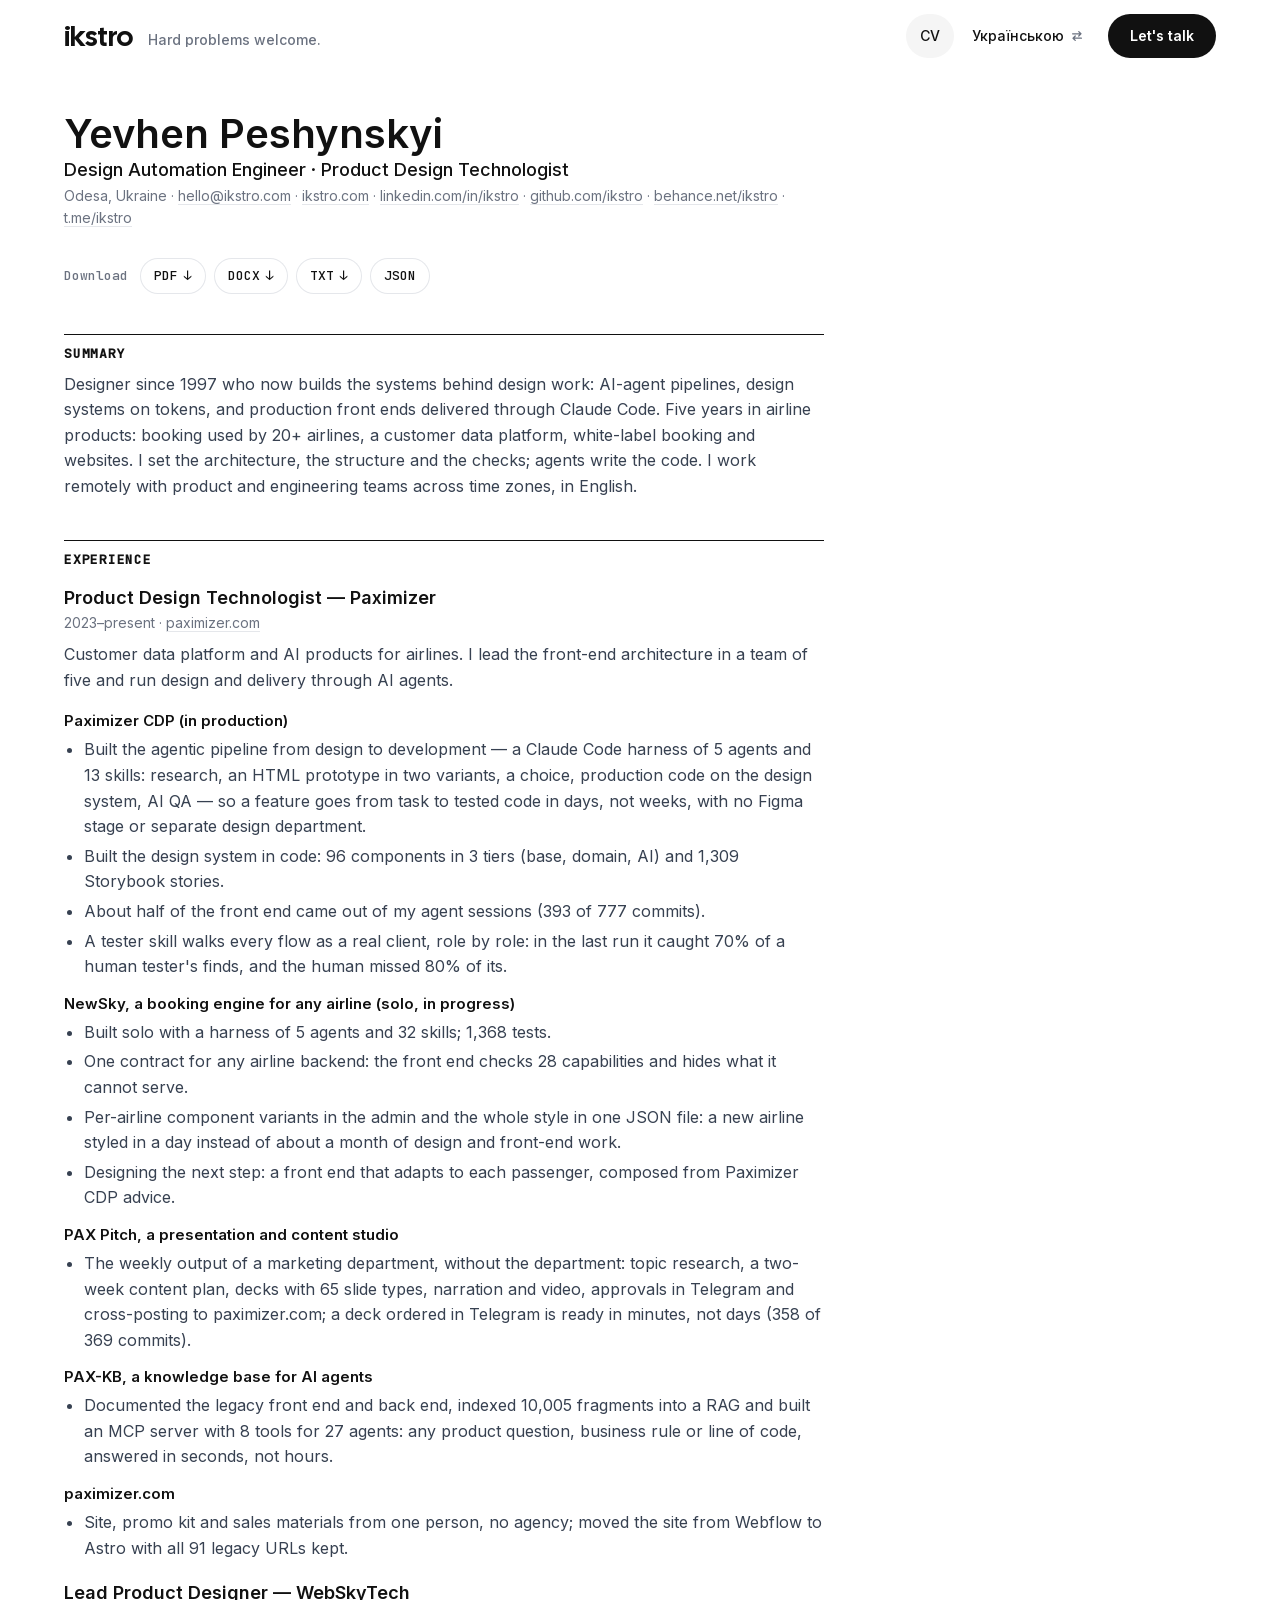
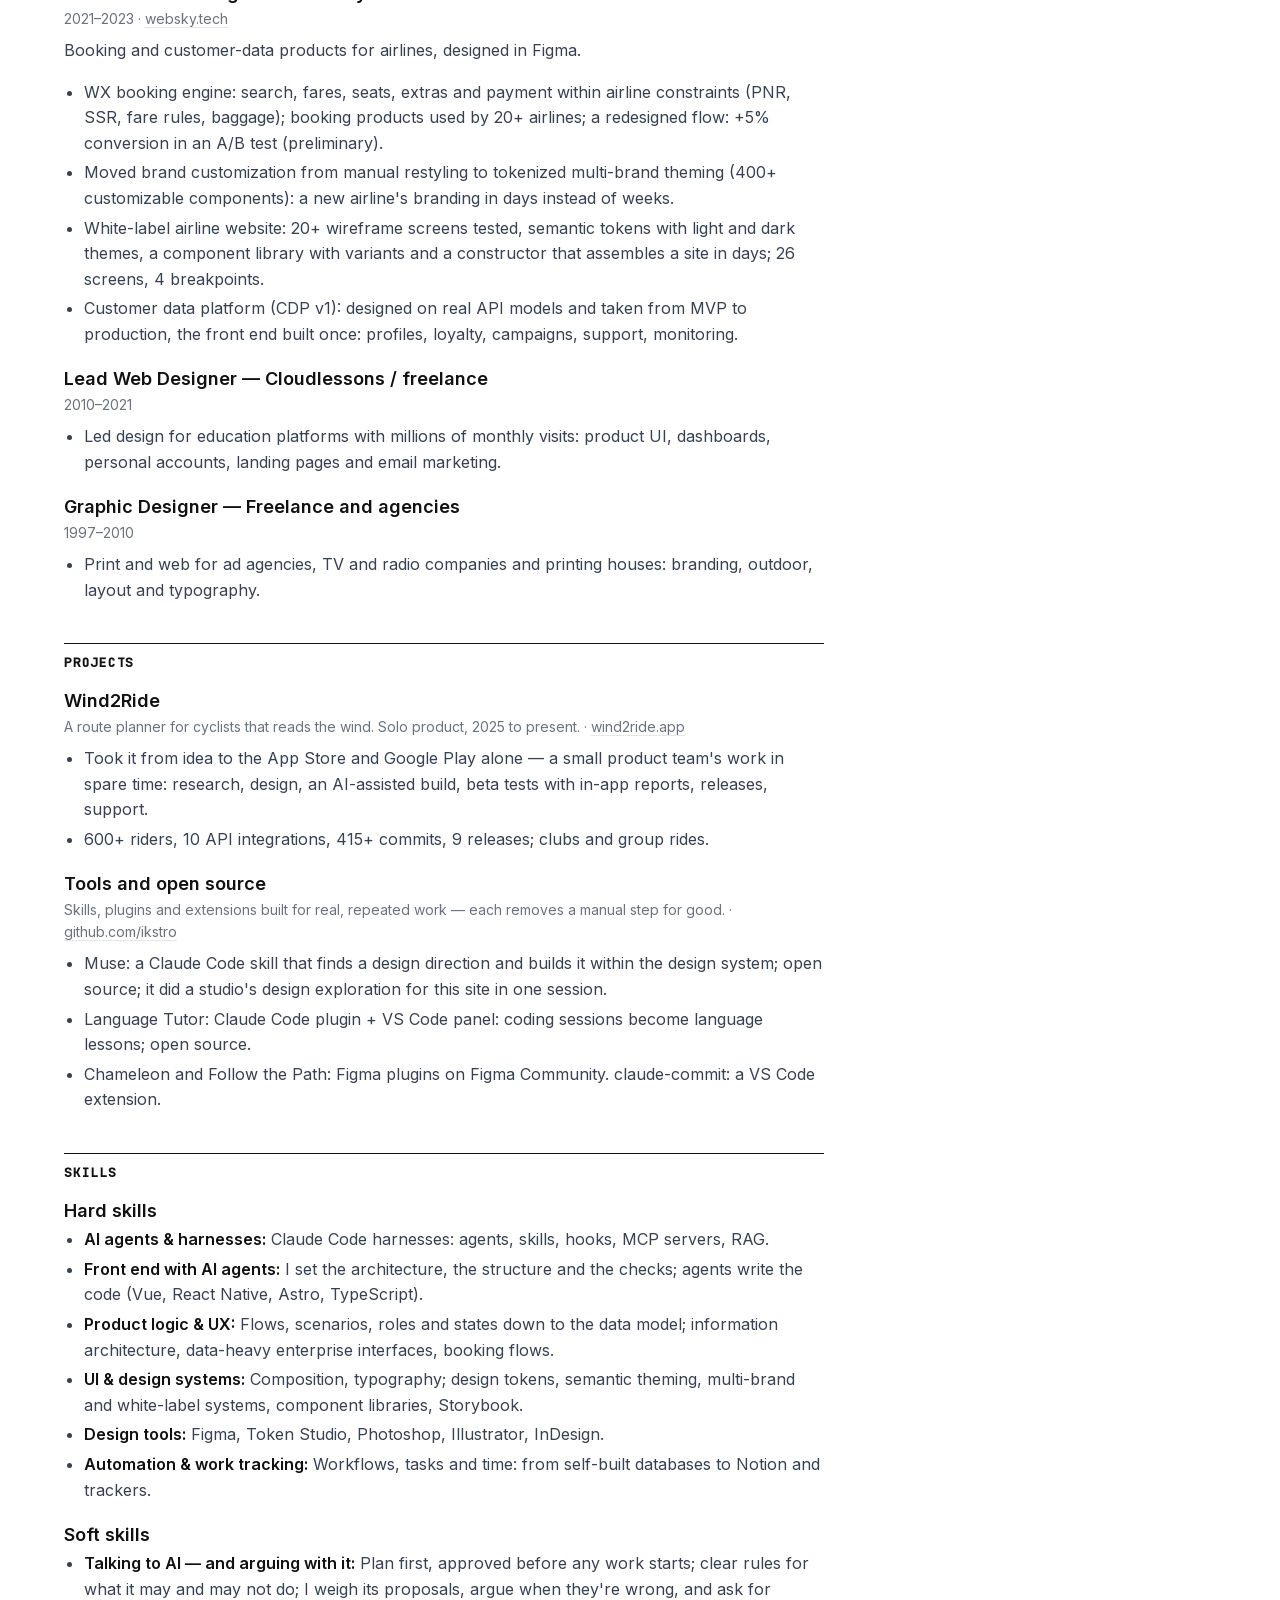
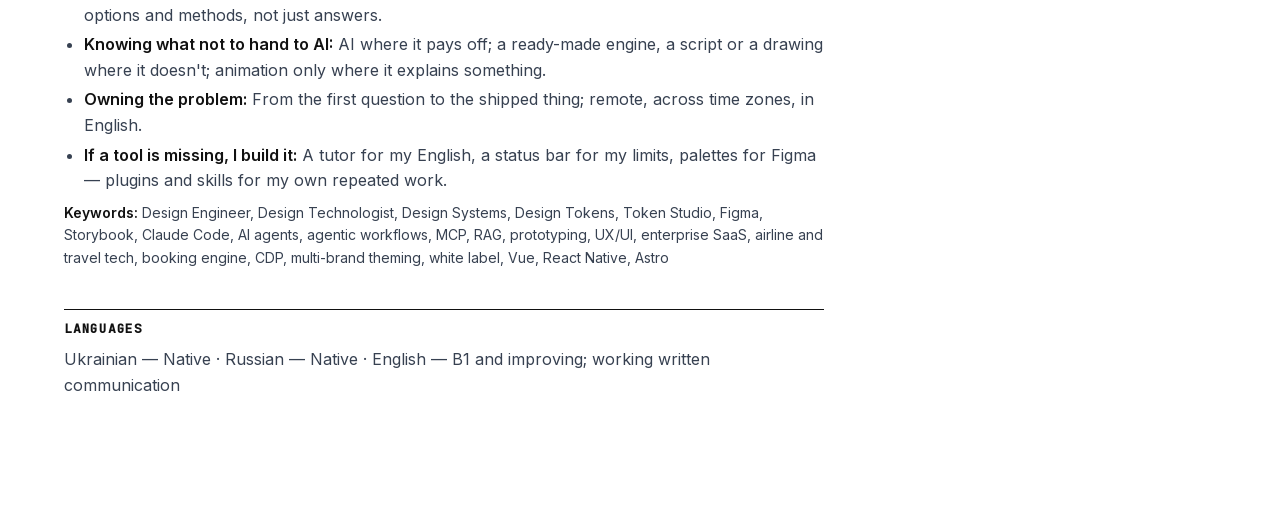
==== commit 88aa34cf: "Deploy ikstro.com" ====
--- a/cv/index.html
+++ b/cv/index.html
@@ -6,7 +6,7 @@
     </script><style>:root{--primary:#111;--primary-active:#242424;--ink:#111;--body:#374151;--muted:#6b7280;--muted-soft:#898989;--hairline:#e5e7eb;--hairline-soft:#f3f4f6;--canvas:#fff;--surface-soft:#f8f9fa;--surface-card:#f5f5f5;--surface-strong:#e5e7eb;--surface-dark:#101010;--surface-dark-elevated:#1a1a1a;--on-primary:#fff;--on-dark:#fff;--on-dark-soft:#a1a1aa;--success:#10b981;--warning:#f59e0b;--error:#ef4444;--accent:#8b5cf6;--accent-soft:#ede9fe;--font-display:var(--font-cal), -apple-system, "Segoe UI", sans-serif;--font-body:var(--font-inter), -apple-system, BlinkMacSystemFont, "Segoe UI", Roboto, sans-serif;--font-mono:var(--font-jbmono), ui-monospace, monospace;--display-wt:400;--display-xl:64px;--display-xl-lh:1.05;--display-xl-ls:var(--ls-display-xl);--display-lg:48px;--display-lg-lh:1.1;--display-lg-ls:var(--ls-display-xl);--display-md:36px;--display-md-lh:1.15;--display-md-ls:var(--ls-display);--display-sm:28px;--display-sm-lh:1.2;--display-sm-ls:var(--ls-display);--ls-display-xl:-.005em;--ls-display:0em;--ws-display:.1em;--title-lg:22px;--title-md:18px;--title-sm:16px;--body-md:16px;--body-sm:14px;--caption:13px;--code:14px;--r-xs:4px;--r-sm:6px;--r-md:8px;--r-lg:12px;--r-xl:16px;--r-pill:9999px;--s-xxs:4px;--s-xs:8px;--s-sm:12px;--s-md:16px;--s-lg:24px;--s-xl:32px;--s-xxl:48px;--s-section:96px;--spring-card-resize:linear(0, .0429, .137, .2679, .4019, .5335, .6545, .7662, .8531, .922, .974, 1.0111, 1.0366, 1.0501, 1.0559, 1.056, 1.0519, 1.0457, 1.0383, 1.0308, 1.0235, 1.0166, 1.0111, 1.0066, 1.0031, 1.0004, .9987, .9976, .997, .9968, .9969, .9972, .9976, .998, .9985, .9988, 1);--dur-card-resize:.585s;--spring-accordion:linear(0, .0273, .0868, .1656, .2539, .345, .434, .5178, .5946, .6681, .728, .7798, .824, .8612, .892, .9174, .9379, .9543, .9673, .9774, .9852, .991, .9953, .9984, 1.0005, 1.002, 1.0028, 1.0033, 1.0035, 1.0034, 1.0033, 1.003, 1.0027, 1.0024, 1.0021, 1.0018, 1);--dur-accordion:.507s;--spring-counter:linear(0, .0619, .2002, .3767, .5611, .732, .8762, .9873, 1.0645, 1.1107, 1.1303, 1.1315, 1.1188, 1.0979, 1.0736, 1.0495, 1.028, 1.0104, .9973, .9887, .9839, .9823, .983, .9853, .9883, .9916, .9947, .9973, .9993, 1.0009, 1.0018, 1.0023, 1.0023, 1.0022, 1.0018, 1.0014, 1);--dur-counter:.755s;--ease-out:cubic-bezier(.22, 1, .36, 1)}:root:lang(uk){--font-display:var(--font-manrope), -apple-system, "Segoe UI", sans-serif;--display-wt:800;--ws-display:.02em}@media (prefers-reduced-motion:reduce){:root{--dur-card-resize:1ms;--dur-accordion:1ms;--dur-counter:1ms}*,:before,:after{transition-duration:1ms!important;animation-duration:1ms!important;animation-iteration-count:1!important}}*,:before,:after{box-sizing:border-box}html{-webkit-text-size-adjust:100%}body{background:var(--canvas);color:var(--body);font:400 var(--body-md)/1.5 var(--font-body);-webkit-font-smoothing:antialiased;margin:0}h1,h2,h3{font-family:var(--font-display);font-weight:var(--display-wt);color:var(--ink);margin:0}img{max-width:100%;display:block}a{color:inherit}.mono{font-family:var(--font-mono);font-variant-numeric:tabular-nums}.btn{border-radius:var(--r-pill);height:44px;font:600 var(--body-sm)/1 var(--font-body);background:var(--primary);color:var(--on-primary);cursor:pointer;border:0;align-items:center;gap:8px;padding:0 22px;text-decoration:none;display:inline-flex}.btn--secondary{background:var(--canvas);color:var(--ink);box-shadow:inset 0 0 0 1px var(--hairline)}.badge{border-radius:var(--r-pill);background:var(--surface-card);height:24px;color:var(--ink);font:500 var(--caption)/1 var(--font-body);align-items:center;gap:6px;padding:0 10px;display:inline-flex}html{scroll-behavior:auto}:root{--nav-h:72px}@media (width<=760px){:root{--nav-h:60px}}.wrap{max-width:1248px;margin:0 auto;padding:0 48px}.sr{clip:rect(0 0 0 0);white-space:nowrap;width:1px;height:1px;position:absolute;overflow:hidden}.btn:focus-visible,a:focus-visible,button:focus-visible{outline:2px solid var(--accent);outline-offset:2px;border-radius:4px}.btn:focus-visible,.lk:focus-visible{border-radius:var(--r-pill)}.lk{--lk-x:14px;--lk-y:8px;padding:var(--lk-y) var(--lk-x);margin:calc(-1 * var(--lk-y)) calc(-1 * var(--lk-x));border-radius:var(--r-pill);color:inherit;transition:background-color .15s var(--ease-out);-webkit-tap-highlight-color:transparent;background-color:#0000;align-items:center;text-decoration:none;display:inline-flex;position:relative}.lk:after{content:"";position:absolute;inset:-6px 0}@media (hover:hover){.lk:hover{background-color:var(--lk-ground,var(--surface-card))}}.lk:active{background-color:var(--lk-ground,var(--surface-card))}.btn{transition:background-color .15s var(--ease-out), box-shadow .15s var(--ease-out);-webkit-tap-highlight-color:transparent}@media (hover:hover){.btn:hover{background-color:var(--primary-active);box-shadow:0 1px 2px #11111114,0 6px 16px -6px #1116}.btn--secondary:hover{background-color:var(--surface-card);box-shadow:0 6px 18px -10px #11111159}}.btn:active{background-color:var(--primary-active);box-shadow:0 1px 2px #11111114,0 6px 16px -6px #1116}.btn--secondary:active{background-color:var(--surface-card);box-shadow:none}@media (prefers-reduced-motion:reduce){.lk,.btn{transition:none}}.dot{background:var(--success);vertical-align:1px;border-radius:50%;width:7px;height:7px;margin-right:6px;display:inline-block}.dot--lock{box-shadow:inset 0 0 0 1.5px var(--muted);background:0 0}@media (width<=760px){.wrap{padding:0 16px}}
 .lang[data-astro-cid-lemdd452]{height:var(--nav-item-h,36px);padding:0 var(--nav-item-x,12px);border-radius:var(--r-pill);color:var(--ink);white-space:nowrap;font:500 14px/1 var(--font-body);transition:background-color .15s var(--ease-out), color .15s var(--ease-out), height .56s var(--spring-card-resize);-webkit-tap-highlight-color:transparent;align-items:center;gap:6px;text-decoration:none;display:inline-flex}.lang__ico[data-astro-cid-lemdd452]{fill:none;width:14px;height:14px;stroke:var(--muted);stroke-width:1.5px;stroke-linecap:round;stroke-linejoin:round;transition:transform .24s var(--ease-out), stroke .15s var(--ease-out);flex:none}@media (hover:hover){.lang[data-astro-cid-lemdd452]:hover{background-color:var(--surface-card)}.lang[data-astro-cid-lemdd452]:hover .lang__ico[data-astro-cid-lemdd452]{stroke:var(--ink);transform:rotate(180deg)}}.lang[data-astro-cid-lemdd452]:active{background-color:var(--surface-card)}.lang[data-astro-cid-lemdd452]:focus-visible{outline:2px solid var(--accent);outline-offset:2px}.lang__short[data-astro-cid-lemdd452]{display:none}@media (width<=420px){.lang__name[data-astro-cid-lemdd452]{display:none}.lang__short[data-astro-cid-lemdd452]{display:inline}}@media (width<=380px){.lang[data-astro-cid-lemdd452]{gap:4px}}@media (prefers-reduced-motion:reduce){.lang[data-astro-cid-lemdd452],.lang__ico[data-astro-cid-lemdd452]{transition:none}.lang[data-astro-cid-lemdd452]:hover .lang__ico[data-astro-cid-lemdd452]{transform:none}}.navbar[data-astro-cid-wpvy4v7s]{z-index:50;height:var(--nav-h);pointer-events:none;position:sticky;top:0}.nav[data-astro-cid-wpvy4v7s]{--nav-item-h:44px;--nav-item-x:14px;pointer-events:auto;height:var(--nav-h);border-radius:var(--r-pill);transition:max-width .56s var(--spring-card-resize), height .56s var(--spring-card-resize), margin-top .56s var(--spring-card-resize), padding .56s var(--spring-card-resize), background-color .24s var(--ease-out), box-shadow .24s var(--ease-out), transform .3s var(--ease-out);background-color:#fff0;justify-content:space-between;align-items:center;gap:16px;margin-top:0;display:flex;box-shadow:0 0 0 1px #1110,0 12px 32px -16px #1110}.nav__item[data-astro-cid-wpvy4v7s]{height:var(--nav-item-h);padding:0 var(--nav-item-x);border-radius:var(--r-pill);color:var(--ink);white-space:nowrap;transition:background-color .15s var(--ease-out), height .56s var(--spring-card-resize), font-size .56s var(--spring-card-resize), margin .56s var(--spring-card-resize);-webkit-tap-highlight-color:transparent;align-items:center;text-decoration:none;display:inline-flex}@media (hover:hover){.nav__item[data-astro-cid-wpvy4v7s]:hover{background-color:var(--surface-card)}}.nav__item[data-astro-cid-wpvy4v7s]:active,.nav__cv[data-astro-cid-wpvy4v7s][aria-current=page]{background-color:var(--surface-card)}.nav__item[data-astro-cid-wpvy4v7s]:focus-visible{outline:2px solid var(--accent);outline-offset:2px}.wordmark[data-astro-cid-wpvy4v7s]{margin-left:calc(-1 * var(--nav-item-x));font:var(--display-wt) 28px/1 var(--font-display);letter-spacing:-.6px}.nav__cv[data-astro-cid-wpvy4v7s]{font:500 14px/1 var(--font-body)}.nav__btn[data-astro-cid-wpvy4v7s]{height:var(--nav-item-h);transition:height .56s var(--spring-card-resize), background-color .15s var(--ease-out), box-shadow .15s var(--ease-out)}.nav__start[data-astro-cid-wpvy4v7s]{align-items:baseline;gap:2px;min-width:0;display:flex}.nav__note[data-astro-cid-wpvy4v7s]{opacity:1;max-width:260px;font:500 var(--body-sm)/1 var(--font-body);color:var(--muted);white-space:nowrap;transition:max-width .56s var(--spring-card-resize), opacity .2s var(--ease-out);margin:0;position:relative;top:-1px;overflow:hidden}.nav__end[data-astro-cid-wpvy4v7s]{align-items:center;gap:4px;display:flex}.nav__end[data-astro-cid-wpvy4v7s] .nav__btn[data-astro-cid-wpvy4v7s]{margin-left:6px}.navbar[data-astro-cid-wpvy4v7s][data-island] .nav[data-astro-cid-wpvy4v7s]{--nav-item-h:40px;backdrop-filter:saturate(1.4)blur(14px);background-color:#ffffffe6;border-radius:0 0 28px 28px;max-width:600px;height:56px;padding:0 8px;box-shadow:0 10px 30px -14px #11111159}.navbar[data-astro-cid-wpvy4v7s][data-island] .wordmark[data-astro-cid-wpvy4v7s]{margin-left:0;font-size:24px}.navbar[data-astro-cid-wpvy4v7s][data-island] .nav__note[data-astro-cid-wpvy4v7s]{opacity:0;max-width:0}@media (width<=760px){.nav[data-astro-cid-wpvy4v7s]{--nav-item-h:38px;--nav-item-x:12px}.wordmark[data-astro-cid-wpvy4v7s]{font-size:26px}.nav__note[data-astro-cid-wpvy4v7s]{font-size:13px}.nav__end[data-astro-cid-wpvy4v7s] .nav__btn[data-astro-cid-wpvy4v7s]{margin-left:4px;padding:0 16px}.navbar[data-astro-cid-wpvy4v7s][data-island] .nav[data-astro-cid-wpvy4v7s]{--nav-item-h:36px;border-radius:0 0 26px 26px;max-width:calc(100% - 16px);height:52px;padding:0 8px}.navbar[data-astro-cid-wpvy4v7s][data-island] .wordmark[data-astro-cid-wpvy4v7s]{font-size:22px}}@media (width<=600px){.nav__note[data-astro-cid-wpvy4v7s]{display:none}}@media (width<=380px){.nav[data-astro-cid-wpvy4v7s]{--nav-item-x:9px;gap:4px}.wordmark[data-astro-cid-wpvy4v7s]{font-size:22px}.nav__end[data-astro-cid-wpvy4v7s]{gap:0}.nav__end[data-astro-cid-wpvy4v7s] .nav__btn[data-astro-cid-wpvy4v7s]{padding:0 12px}.navbar[data-astro-cid-wpvy4v7s][data-island] .nav[data-astro-cid-wpvy4v7s]{padding:0 6px}}@media (prefers-reduced-motion:reduce){.nav[data-astro-cid-wpvy4v7s],.nav__item[data-astro-cid-wpvy4v7s],.nav__note[data-astro-cid-wpvy4v7s],.nav__btn[data-astro-cid-wpvy4v7s]{transition:none}}@media print{.navbar[data-astro-cid-wpvy4v7s]{display:none}}
 .cv[data-astro-cid-j6a35wjm]{padding-block:40px 96px}.cv__doc[data-astro-cid-j6a35wjm]{max-width:760px;font:400 var(--body-md)/1.6 var(--font-body);color:var(--body)}.cv__doc[data-astro-cid-j6a35wjm] [data-astro-cid-j6a35wjm]:is(h1,h2,h3,h4){font-family:var(--font-body);color:var(--ink);letter-spacing:0}h1[data-astro-cid-j6a35wjm]{letter-spacing:-.8px;margin:0;font-size:40px;font-weight:700;line-height:1.1}.cv__label[data-astro-cid-j6a35wjm]{color:var(--ink);margin:8px 0 0;font-size:18px;font-weight:500}.cv__contact[data-astro-cid-j6a35wjm]{color:var(--muted);margin:12px 0 0;font-size:14px}.cv__doc[data-astro-cid-j6a35wjm] a[data-astro-cid-j6a35wjm]{color:inherit;text-decoration:underline;text-decoration-color:var(--hairline);text-underline-offset:3px}.cv__doc[data-astro-cid-j6a35wjm] .cv__dl[data-astro-cid-j6a35wjm]{flex-wrap:wrap;align-items:center;gap:8px;margin:28px 0 0;display:flex}.cv__dl-label[data-astro-cid-j6a35wjm]{font:500 var(--caption)/1 var(--font-mono);color:var(--muted);margin-right:4px}.cv__doc[data-astro-cid-j6a35wjm] .cv__file[data-astro-cid-j6a35wjm]{height:36px;font:500 var(--caption)/1 var(--font-mono);color:var(--ink);transition:background-color .15s var(--ease-out), color .15s var(--ease-out), box-shadow .15s var(--ease-out);gap:6px;padding:0 14px;text-decoration:none}@media (hover:hover){.cv__doc[data-astro-cid-j6a35wjm] .cv__file[data-astro-cid-j6a35wjm]:hover{background-color:var(--primary);color:var(--on-primary);box-shadow:none}}.cv__doc[data-astro-cid-j6a35wjm] .cv__file[data-astro-cid-j6a35wjm]:active{background-color:var(--primary);color:var(--on-primary);box-shadow:none}h2[data-astro-cid-j6a35wjm]{border-top:1px solid var(--ink);text-transform:uppercase;margin:40px 0 12px;padding-top:12px;font:600 var(--caption)/1 var(--font-mono)!important;letter-spacing:.06em!important}h3[data-astro-cid-j6a35wjm]{margin:20px 0 2px;font-size:18px;font-weight:600;line-height:1.35}h4[data-astro-cid-j6a35wjm]{margin:12px 0 4px;font-size:15px;font-weight:600}.cv__meta[data-astro-cid-j6a35wjm]{color:var(--muted);margin:0 0 8px;font-size:14px}.cv__doc[data-astro-cid-j6a35wjm] p[data-astro-cid-j6a35wjm]{margin-top:0}.cv__doc[data-astro-cid-j6a35wjm] ul[data-astro-cid-j6a35wjm]{margin:0 0 8px;padding-left:20px}.cv__doc[data-astro-cid-j6a35wjm] li[data-astro-cid-j6a35wjm]{margin:4px 0}.cv__doc[data-astro-cid-j6a35wjm] b[data-astro-cid-j6a35wjm]{color:var(--ink);font-weight:600}.cv__kw[data-astro-cid-j6a35wjm]{margin-top:12px;font-size:14px}@media (width<=760px){.cv[data-astro-cid-j6a35wjm]{padding-block:24px 64px}h1[data-astro-cid-j6a35wjm]{font-size:32px}.cv__doc[data-astro-cid-j6a35wjm]{font-size:15px}}@page{size:A4;margin:12mm 15mm}@media print{.cv[data-astro-cid-j6a35wjm]{max-width:none;padding:0}.cv__doc[data-astro-cid-j6a35wjm]{color:#111;max-width:none;font-size:9.5pt;line-height:1.38}.cv__dl[data-astro-cid-j6a35wjm]{display:none}h1[data-astro-cid-j6a35wjm]{letter-spacing:0;font-size:19pt}.cv__label[data-astro-cid-j6a35wjm]{margin-top:2pt;font-size:11pt}.cv__contact[data-astro-cid-j6a35wjm]{color:#333;margin:3pt 0 0;font-size:8.5pt}.cv__doc[data-astro-cid-j6a35wjm] a[data-astro-cid-j6a35wjm]{text-decoration:none}.cv__doc[data-astro-cid-j6a35wjm] p[data-astro-cid-j6a35wjm]{margin-bottom:4pt}h2[data-astro-cid-j6a35wjm]{break-after:avoid;margin:11pt 0 4pt;padding-top:4pt;font-size:8.5pt!important}h3[data-astro-cid-j6a35wjm]{break-after:avoid;margin:7pt 0 0;font-size:10.5pt}h4[data-astro-cid-j6a35wjm]{break-after:avoid;margin:4pt 0 1pt;font-size:9.5pt}.cv__doc[data-astro-cid-j6a35wjm] .cv__meta[data-astro-cid-j6a35wjm]{break-after:avoid;color:#444;margin-bottom:2pt;font-size:8.5pt}.job[data-astro-cid-j6a35wjm]>.cv__meta[data-astro-cid-j6a35wjm]+p[data-astro-cid-j6a35wjm]{break-after:avoid}.cv__doc[data-astro-cid-j6a35wjm] ul[data-astro-cid-j6a35wjm]{margin-bottom:4pt;padding-left:14pt}.cv__doc[data-astro-cid-j6a35wjm] li[data-astro-cid-j6a35wjm]{break-inside:avoid;margin:1.5pt 0}.cv__doc[data-astro-cid-j6a35wjm] .cv__kw[data-astro-cid-j6a35wjm]{margin-top:6pt;font-size:8.5pt}}
-</style></head><body><div class="navbar" data-navbar data-astro-cid-wpvy4v7s><header class="wrap nav" data-astro-cid-wpvy4v7s><div class="nav__start" data-astro-cid-wpvy4v7s><a class="nav__item wordmark" href="/" data-astro-cid-wpvy4v7s>ikstro</a><p class="nav__note" data-astro-cid-wpvy4v7s>Hard problems welcome.</p></div><div class="nav__end" data-astro-cid-wpvy4v7s><a class="nav__item nav__cv" href="/cv/" aria-current="page" data-astro-cid-wpvy4v7s>CV</a><a class="lang" href="/uk/cv/" hreflang="uk" lang="uk" aria-label="Ця сторінка українською" data-astro-cid-lemdd452><span class="lang__name" data-astro-cid-lemdd452>Українською</span><span class="lang__short" aria-hidden="true" data-astro-cid-lemdd452>UA</span><svg class="lang__ico" viewBox="0 0 16 16" aria-hidden="true" data-astro-cid-lemdd452><path d="M3 5.5h9.5M10 3l2.5 2.5L10 8M13 10.5H3.5M6 8l-2.5 2.5L6 13" data-astro-cid-lemdd452></path></svg></a><a class="btn nav__btn" href="/#contact" data-astro-cid-wpvy4v7s>Let&#39;s talk</a></div></header></div><script type="module">var e=document.querySelector(`[data-navbar]`);if(e){let t=!1,n=()=>{t=!1,e.toggleAttribute(`data-island`,scrollY>24)};addEventListener(`scroll`,()=>{t||(t=!0,requestAnimationFrame(n))},{passive:!0}),n()}</script><main class="wrap cv" data-astro-cid-j6a35wjm><article class="cv__doc" data-astro-cid-j6a35wjm><header class="cv__head" data-astro-cid-j6a35wjm><h1 data-astro-cid-j6a35wjm>Yevhen Peshynskyi</h1><p class="cv__label" data-astro-cid-j6a35wjm>Design Automation Engineer · Product Design Technologist</p><p class="cv__contact" data-astro-cid-j6a35wjm>Odesa, Ukraine · <a href="mailto:hello@ikstro.com" data-astro-cid-j6a35wjm>hello@ikstro.com</a> · <a href="https://ikstro.com" data-astro-cid-j6a35wjm>ikstro.com</a> · <a href="https://linkedin.com/in/ikstro" data-astro-cid-j6a35wjm>linkedin.com/in/ikstro</a> · <a href="https://github.com/ikstro" data-astro-cid-j6a35wjm>github.com/ikstro</a> · <a href="https://behance.net/ikstro" data-astro-cid-j6a35wjm>behance.net/ikstro</a> · <a href="https://t.me/ikstro" data-astro-cid-j6a35wjm>t.me/ikstro</a></p></header><p class="cv__dl" data-astro-cid-j6a35wjm><span class="cv__dl-label" data-astro-cid-j6a35wjm>Download</span><a class="btn btn--secondary cv__file" href="/cv/Yevhen-Peshynskyi-CV-EN.pdf" download data-astro-cid-j6a35wjm>PDF<span aria-hidden="true" data-astro-cid-j6a35wjm>↓</span></a><a class="btn btn--secondary cv__file" href="/cv/Yevhen-Peshynskyi-CV-EN.docx" download data-astro-cid-j6a35wjm>DOCX<span aria-hidden="true" data-astro-cid-j6a35wjm>↓</span></a><a class="btn btn--secondary cv__file" href="/cv/Yevhen-Peshynskyi-CV-EN.txt" download data-astro-cid-j6a35wjm>TXT<span aria-hidden="true" data-astro-cid-j6a35wjm>↓</span></a><a class="btn btn--secondary cv__file" href="/resume.json" data-astro-cid-j6a35wjm>JSON</a></p><section data-astro-cid-j6a35wjm><h2 data-astro-cid-j6a35wjm>Summary</h2><p data-astro-cid-j6a35wjm>Designer since 1997 who now builds the systems behind design work: AI-agent pipelines, design systems on tokens, and production front ends delivered through Claude Code. Five years in airline products: booking used by 20+ airlines, a customer data platform, white-label booking and websites. I set the architecture, the structure and the checks; agents write the code. I work remotely with product and engineering teams across time zones, in English.</p></section><section data-astro-cid-j6a35wjm><h2 data-astro-cid-j6a35wjm>Experience</h2><section class="job" data-astro-cid-j6a35wjm><h3 data-astro-cid-j6a35wjm>Product Design Technologist — Paximizer</h3><p class="cv__meta" data-astro-cid-j6a35wjm>2023–present · <a href="https://paximizer.com" data-astro-cid-j6a35wjm>paximizer.com</a></p><p data-astro-cid-j6a35wjm>Customer data platform and AI products for airlines. I lead the front-end architecture in a team of five and run design and delivery through AI agents.</p><h4 data-astro-cid-j6a35wjm>Paximizer CDP (in production)</h4><ul data-astro-cid-j6a35wjm><li data-astro-cid-j6a35wjm>Set up a Claude Code harness of 5 agents and 13 skills: research, an HTML prototype in two variants, a choice, production code on the architecture and the design system, AI QA.</li><li data-astro-cid-j6a35wjm>Built the design system in code: 96 components in 3 tiers (base, domain, AI) and 1,309 Storybook stories, with no Figma in the loop.</li><li data-astro-cid-j6a35wjm>About half of the front end came out of my agent sessions (393 of 777 commits).</li><li data-astro-cid-j6a35wjm>Built a tester skill that walks every flow as a real client, role by role: in the last comparison it caught 70% of what a human tester found, and the human missed 80% of what it found.</li></ul><h4 data-astro-cid-j6a35wjm>NewSky, a booking engine for any airline (solo, in progress)</h4><ul data-astro-cid-j6a35wjm><li data-astro-cid-j6a35wjm>Built solo with a harness of 5 agents and 32 skills; 1,368 tests.</li><li data-astro-cid-j6a35wjm>One contract for any airline backend: the front end checks 28 capabilities and hides what the backend cannot serve.</li><li data-astro-cid-j6a35wjm>An admin with per-airline component variants; an airline&#39;s whole style is one JSON file, so a new airline is styled in a day.</li><li data-astro-cid-j6a35wjm>Designing the next step: a front end that adapts to each passenger, composed from Paximizer CDP advice.</li></ul><h4 data-astro-cid-j6a35wjm>PAX Pitch, a presentation and content studio</h4><ul data-astro-cid-j6a35wjm><li data-astro-cid-j6a35wjm>Weekly topic research, a two-week content plan, decks with 65 slide types, narration and video, approvals in Telegram and cross-posting to paximizer.com (358 of 369 commits).</li></ul><h4 data-astro-cid-j6a35wjm>PAX-KB, a knowledge base for AI agents</h4><ul data-astro-cid-j6a35wjm><li data-astro-cid-j6a35wjm>Documented the legacy front end and back end, indexed 10,005 fragments into a RAG and built an MCP server with 8 tools for 27 agents.</li></ul><h4 data-astro-cid-j6a35wjm>paximizer.com</h4><ul data-astro-cid-j6a35wjm><li data-astro-cid-j6a35wjm>Moved the marketing site from Webflow to Astro and kept all 91 legacy URLs.</li></ul></section><section class="job" data-astro-cid-j6a35wjm><h3 data-astro-cid-j6a35wjm>Lead Product Designer — WebSkyTech</h3><p class="cv__meta" data-astro-cid-j6a35wjm>2021–2023 · <a href="https://websky.tech" data-astro-cid-j6a35wjm>websky.tech</a></p><p data-astro-cid-j6a35wjm>Booking and customer-data products for airlines, designed in Figma.</p><ul data-astro-cid-j6a35wjm><li data-astro-cid-j6a35wjm>WX booking engine: search, fares, seats, ancillaries and payment within airline constraints (PNR, SSR, fare rules, baggage); booking products used by 20+ airlines.</li><li data-astro-cid-j6a35wjm>Moved brand customization from manual restyling to tokenized multi-brand theming; 400+ customizable components.</li><li data-astro-cid-j6a35wjm>A redesigned booking flow showed +5% conversion in an A/B test (preliminary).</li><li data-astro-cid-j6a35wjm>White-label airline website: 20+ wireframe screens tested, semantic tokens with light and dark themes, a component library with variants and a page constructor; 26 screens across 4 breakpoints.</li><li data-astro-cid-j6a35wjm>Customer data platform (CDP v1): designed on real API models and taken from MVP to production: profiles, loyalty, campaigns, support, monitoring.</li></ul></section><section class="job" data-astro-cid-j6a35wjm><h3 data-astro-cid-j6a35wjm>Lead Web Designer — Cloudlessons / freelance</h3><p class="cv__meta" data-astro-cid-j6a35wjm>2010–2021</p><ul data-astro-cid-j6a35wjm><li data-astro-cid-j6a35wjm>Led design for education platforms with millions of monthly visits: product UI, dashboards, personal accounts, landing pages and email marketing.</li></ul></section><section class="job" data-astro-cid-j6a35wjm><h3 data-astro-cid-j6a35wjm>Graphic Designer — Freelance and agencies</h3><p class="cv__meta" data-astro-cid-j6a35wjm>1997–2010</p><ul data-astro-cid-j6a35wjm><li data-astro-cid-j6a35wjm>Print and web for ad agencies, TV and radio companies and printing houses: branding, outdoor, layout and typography.</li></ul></section></section><section data-astro-cid-j6a35wjm><h2 data-astro-cid-j6a35wjm>Projects</h2><section class="job" data-astro-cid-j6a35wjm><h3 data-astro-cid-j6a35wjm>Wind2Ride</h3><p class="cv__meta" data-astro-cid-j6a35wjm>A route planner for cyclists that reads the wind. Solo product, 2025 to present. · <a href="https://wind2ride.app" data-astro-cid-j6a35wjm>wind2ride.app</a></p><ul data-astro-cid-j6a35wjm><li data-astro-cid-j6a35wjm>Took it from idea to the App Store and Google Play alone: research, design, an AI-assisted build, beta tests with in-app reports, releases.</li><li data-astro-cid-j6a35wjm>600+ riders, 10 API integrations, 415+ commits, 9 releases; clubs and group rides.</li></ul></section><section class="job" data-astro-cid-j6a35wjm><h3 data-astro-cid-j6a35wjm>Tools and open source</h3><p class="cv__meta" data-astro-cid-j6a35wjm>Skills, plugins and extensions built for real, repeated work. · <a href="https://github.com/ikstro" data-astro-cid-j6a35wjm>github.com/ikstro</a></p><ul data-astro-cid-j6a35wjm><li data-astro-cid-j6a35wjm>Muse: a Claude Code skill that finds a design direction and builds it within the design system; open source; designed this site.</li><li data-astro-cid-j6a35wjm>Language Tutor: a Claude Code plugin and VS Code panel that turns coding sessions into language lessons; open source.</li><li data-astro-cid-j6a35wjm>Chameleon and Follow the Path: Figma plugins on Figma Community. claude-commit: a VS Code extension.</li></ul></section></section><section data-astro-cid-j6a35wjm><h2 data-astro-cid-j6a35wjm>Skills</h2><h3 data-astro-cid-j6a35wjm>Hard skills</h3><ul data-astro-cid-j6a35wjm><li data-astro-cid-j6a35wjm><b data-astro-cid-j6a35wjm>AI agents &amp; harnesses:</b> Claude Code harnesses: agents, skills, hooks, MCP servers, RAG.</li><li data-astro-cid-j6a35wjm><b data-astro-cid-j6a35wjm>Front end with AI agents:</b> I set the architecture, the structure and the checks; agents write the code (Vue, React Native, Astro, TypeScript).</li><li data-astro-cid-j6a35wjm><b data-astro-cid-j6a35wjm>Product logic &amp; UX:</b> Flows, scenarios, roles and states down to the data model; information architecture, data-heavy enterprise interfaces, booking flows.</li><li data-astro-cid-j6a35wjm><b data-astro-cid-j6a35wjm>UI &amp; design systems:</b> Composition, typography; design tokens, semantic theming, multi-brand and white-label systems, component libraries, Storybook.</li><li data-astro-cid-j6a35wjm><b data-astro-cid-j6a35wjm>Design tools:</b> Figma, Token Studio, Photoshop, Illustrator, InDesign.</li><li data-astro-cid-j6a35wjm><b data-astro-cid-j6a35wjm>Automation &amp; work tracking:</b> Workflows, tasks and time: from self-built databases to Notion and trackers.</li></ul><h3 data-astro-cid-j6a35wjm>Soft skills</h3><ul data-astro-cid-j6a35wjm><li data-astro-cid-j6a35wjm><b data-astro-cid-j6a35wjm>Talking to AI — and arguing with it:</b> Plan first, approved before any work starts; clear rules for what it may and may not do; I weigh its proposals, argue when they&#39;re wrong, and ask for options and methods, not just answers.</li><li data-astro-cid-j6a35wjm><b data-astro-cid-j6a35wjm>Knowing what not to hand to AI:</b> AI where it pays off; a ready-made engine, a script or a drawing where it doesn&#39;t; animation only where it explains something.</li><li data-astro-cid-j6a35wjm><b data-astro-cid-j6a35wjm>Owning the problem:</b> From the first question to the shipped thing; remote, across time zones, in English.</li><li data-astro-cid-j6a35wjm><b data-astro-cid-j6a35wjm>If a tool is missing, I build it:</b> A tutor for my English, a status bar for my limits, palettes for Figma — plugins and skills for my own repeated work.</li></ul><p class="cv__kw" data-astro-cid-j6a35wjm><b data-astro-cid-j6a35wjm>Keywords:</b> Design Engineer, Design Technologist, Design Systems, Design Tokens, Token Studio, Figma, Storybook, Claude Code, AI agents, agentic workflows, MCP, RAG, prototyping, UX/UI, enterprise SaaS, airline and travel tech, booking engine, CDP, multi-brand theming, white label, Vue, React Native, Astro</p></section><section data-astro-cid-j6a35wjm><h2 data-astro-cid-j6a35wjm>Languages</h2><p data-astro-cid-j6a35wjm>Ukrainian — Native · Russian — Native · English — B1 and improving; working written communication</p></section></article></main><script>
+</style></head><body><div class="navbar" data-navbar data-astro-cid-wpvy4v7s><header class="wrap nav" data-astro-cid-wpvy4v7s><div class="nav__start" data-astro-cid-wpvy4v7s><a class="nav__item wordmark" href="/" data-astro-cid-wpvy4v7s>ikstro</a><p class="nav__note" data-astro-cid-wpvy4v7s>Hard problems welcome.</p></div><div class="nav__end" data-astro-cid-wpvy4v7s><a class="nav__item nav__cv" href="/cv/" aria-current="page" data-astro-cid-wpvy4v7s>CV</a><a class="lang" href="/uk/cv/" hreflang="uk" lang="uk" aria-label="Ця сторінка українською" data-astro-cid-lemdd452><span class="lang__name" data-astro-cid-lemdd452>Українською</span><span class="lang__short" aria-hidden="true" data-astro-cid-lemdd452>UA</span><svg class="lang__ico" viewBox="0 0 16 16" aria-hidden="true" data-astro-cid-lemdd452><path d="M3 5.5h9.5M10 3l2.5 2.5L10 8M13 10.5H3.5M6 8l-2.5 2.5L6 13" data-astro-cid-lemdd452></path></svg></a><a class="btn nav__btn" href="/#contact" data-astro-cid-wpvy4v7s>Let&#39;s talk</a></div></header></div><script type="module">var e=document.querySelector(`[data-navbar]`);if(e){let t=!1,n=()=>{t=!1,e.toggleAttribute(`data-island`,scrollY>24)};addEventListener(`scroll`,()=>{t||(t=!0,requestAnimationFrame(n))},{passive:!0}),n()}</script><main class="wrap cv" data-astro-cid-j6a35wjm><article class="cv__doc" data-astro-cid-j6a35wjm><header class="cv__head" data-astro-cid-j6a35wjm><h1 data-astro-cid-j6a35wjm>Yevhen Peshynskyi</h1><p class="cv__label" data-astro-cid-j6a35wjm>Design Automation Engineer · Product Design Technologist</p><p class="cv__contact" data-astro-cid-j6a35wjm>Odesa, Ukraine · <a href="mailto:hello@ikstro.com" data-astro-cid-j6a35wjm>hello@ikstro.com</a> · <a href="https://ikstro.com" data-astro-cid-j6a35wjm>ikstro.com</a> · <a href="https://linkedin.com/in/ikstro" data-astro-cid-j6a35wjm>linkedin.com/in/ikstro</a> · <a href="https://github.com/ikstro" data-astro-cid-j6a35wjm>github.com/ikstro</a> · <a href="https://behance.net/ikstro" data-astro-cid-j6a35wjm>behance.net/ikstro</a> · <a href="https://t.me/ikstro" data-astro-cid-j6a35wjm>t.me/ikstro</a></p></header><p class="cv__dl" data-astro-cid-j6a35wjm><span class="cv__dl-label" data-astro-cid-j6a35wjm>Download</span><a class="btn btn--secondary cv__file" href="/cv/Yevhen-Peshynskyi-CV-EN.pdf" download data-astro-cid-j6a35wjm>PDF<span aria-hidden="true" data-astro-cid-j6a35wjm>↓</span></a><a class="btn btn--secondary cv__file" href="/cv/Yevhen-Peshynskyi-CV-EN.docx" download data-astro-cid-j6a35wjm>DOCX<span aria-hidden="true" data-astro-cid-j6a35wjm>↓</span></a><a class="btn btn--secondary cv__file" href="/cv/Yevhen-Peshynskyi-CV-EN.txt" download data-astro-cid-j6a35wjm>TXT<span aria-hidden="true" data-astro-cid-j6a35wjm>↓</span></a><a class="btn btn--secondary cv__file" href="/resume.json" data-astro-cid-j6a35wjm>JSON</a></p><section data-astro-cid-j6a35wjm><h2 data-astro-cid-j6a35wjm>Summary</h2><p data-astro-cid-j6a35wjm>Designer since 1997 who now builds the systems behind design work: AI-agent pipelines, design systems on tokens, and production front ends delivered through Claude Code. Five years in airline products: booking used by 20+ airlines, a customer data platform, white-label booking and websites. I set the architecture, the structure and the checks; agents write the code. I work remotely with product and engineering teams across time zones, in English.</p></section><section data-astro-cid-j6a35wjm><h2 data-astro-cid-j6a35wjm>Experience</h2><section class="job" data-astro-cid-j6a35wjm><h3 data-astro-cid-j6a35wjm>Product Design Technologist — Paximizer</h3><p class="cv__meta" data-astro-cid-j6a35wjm>2023–present · <a href="https://paximizer.com" data-astro-cid-j6a35wjm>paximizer.com</a></p><p data-astro-cid-j6a35wjm>Customer data platform and AI products for airlines. I lead the front-end architecture in a team of five and run design and delivery through AI agents.</p><h4 data-astro-cid-j6a35wjm>Paximizer CDP (in production)</h4><ul data-astro-cid-j6a35wjm><li data-astro-cid-j6a35wjm>Built the agentic pipeline from design to development — a Claude Code harness of 5 agents and 13 skills: research, an HTML prototype in two variants, a choice, production code on the design system, AI QA — so a feature goes from task to tested code in days, not weeks, with no Figma stage or separate design department.</li><li data-astro-cid-j6a35wjm>Built the design system in code: 96 components in 3 tiers (base, domain, AI) and 1,309 Storybook stories.</li><li data-astro-cid-j6a35wjm>About half of the front end came out of my agent sessions (393 of 777 commits).</li><li data-astro-cid-j6a35wjm>A tester skill walks every flow as a real client, role by role: in the last run it caught 70% of a human tester&#39;s finds, and the human missed 80% of its.</li></ul><h4 data-astro-cid-j6a35wjm>NewSky, a booking engine for any airline (solo, in progress)</h4><ul data-astro-cid-j6a35wjm><li data-astro-cid-j6a35wjm>Built solo with a harness of 5 agents and 32 skills; 1,368 tests.</li><li data-astro-cid-j6a35wjm>One contract for any airline backend: the front end checks 28 capabilities and hides what it cannot serve.</li><li data-astro-cid-j6a35wjm>Per-airline component variants in the admin and the whole style in one JSON file: a new airline styled in a day instead of about a month of design and front-end work.</li><li data-astro-cid-j6a35wjm>Designing the next step: a front end that adapts to each passenger, composed from Paximizer CDP advice.</li></ul><h4 data-astro-cid-j6a35wjm>PAX Pitch, a presentation and content studio</h4><ul data-astro-cid-j6a35wjm><li data-astro-cid-j6a35wjm>The weekly output of a marketing department, without the department: topic research, a two-week content plan, decks with 65 slide types, narration and video, approvals in Telegram and cross-posting to paximizer.com; a deck ordered in Telegram is ready in minutes, not days (358 of 369 commits).</li></ul><h4 data-astro-cid-j6a35wjm>PAX-KB, a knowledge base for AI agents</h4><ul data-astro-cid-j6a35wjm><li data-astro-cid-j6a35wjm>Documented the legacy front end and back end, indexed 10,005 fragments into a RAG and built an MCP server with 8 tools for 27 agents: any product question, business rule or line of code, answered in seconds, not hours.</li></ul><h4 data-astro-cid-j6a35wjm>paximizer.com</h4><ul data-astro-cid-j6a35wjm><li data-astro-cid-j6a35wjm>Site, promo kit and sales materials from one person, no agency; moved the site from Webflow to Astro with all 91 legacy URLs kept.</li></ul></section><section class="job" data-astro-cid-j6a35wjm><h3 data-astro-cid-j6a35wjm>Lead Product Designer — WebSkyTech</h3><p class="cv__meta" data-astro-cid-j6a35wjm>2021–2023 · <a href="https://websky.tech" data-astro-cid-j6a35wjm>websky.tech</a></p><p data-astro-cid-j6a35wjm>Booking and customer-data products for airlines, designed in Figma.</p><ul data-astro-cid-j6a35wjm><li data-astro-cid-j6a35wjm>WX booking engine: search, fares, seats, extras and payment within airline constraints (PNR, SSR, fare rules, baggage); booking products used by 20+ airlines; a redesigned flow: +5% conversion in an A/B test (preliminary).</li><li data-astro-cid-j6a35wjm>Moved brand customization from manual restyling to tokenized multi-brand theming (400+ customizable components): a new airline&#39;s branding in days instead of weeks.</li><li data-astro-cid-j6a35wjm>White-label airline website: 20+ wireframe screens tested, semantic tokens with light and dark themes, a component library with variants and a constructor that assembles a site in days; 26 screens, 4 breakpoints.</li><li data-astro-cid-j6a35wjm>Customer data platform (CDP v1): designed on real API models and taken from MVP to production, the front end built once: profiles, loyalty, campaigns, support, monitoring.</li></ul></section><section class="job" data-astro-cid-j6a35wjm><h3 data-astro-cid-j6a35wjm>Lead Web Designer — Cloudlessons / freelance</h3><p class="cv__meta" data-astro-cid-j6a35wjm>2010–2021</p><ul data-astro-cid-j6a35wjm><li data-astro-cid-j6a35wjm>Led design for education platforms with millions of monthly visits: product UI, dashboards, personal accounts, landing pages and email marketing.</li></ul></section><section class="job" data-astro-cid-j6a35wjm><h3 data-astro-cid-j6a35wjm>Graphic Designer — Freelance and agencies</h3><p class="cv__meta" data-astro-cid-j6a35wjm>1997–2010</p><ul data-astro-cid-j6a35wjm><li data-astro-cid-j6a35wjm>Print and web for ad agencies, TV and radio companies and printing houses: branding, outdoor, layout and typography.</li></ul></section></section><section data-astro-cid-j6a35wjm><h2 data-astro-cid-j6a35wjm>Projects</h2><section class="job" data-astro-cid-j6a35wjm><h3 data-astro-cid-j6a35wjm>Wind2Ride</h3><p class="cv__meta" data-astro-cid-j6a35wjm>A route planner for cyclists that reads the wind. Solo product, 2025 to present. · <a href="https://wind2ride.app" data-astro-cid-j6a35wjm>wind2ride.app</a></p><ul data-astro-cid-j6a35wjm><li data-astro-cid-j6a35wjm>Took it from idea to the App Store and Google Play alone — a small product team&#39;s work in spare time: research, design, an AI-assisted build, beta tests with in-app reports, releases, support.</li><li data-astro-cid-j6a35wjm>600+ riders, 10 API integrations, 415+ commits, 9 releases; clubs and group rides.</li></ul></section><section class="job" data-astro-cid-j6a35wjm><h3 data-astro-cid-j6a35wjm>Tools and open source</h3><p class="cv__meta" data-astro-cid-j6a35wjm>Skills, plugins and extensions built for real, repeated work — each removes a manual step for good. · <a href="https://github.com/ikstro" data-astro-cid-j6a35wjm>github.com/ikstro</a></p><ul data-astro-cid-j6a35wjm><li data-astro-cid-j6a35wjm>Muse: a Claude Code skill that finds a design direction and builds it within the design system; open source; it did a studio&#39;s design exploration for this site in one session.</li><li data-astro-cid-j6a35wjm>Language Tutor: Claude Code plugin + VS Code panel: coding sessions become language lessons; open source.</li><li data-astro-cid-j6a35wjm>Chameleon and Follow the Path: Figma plugins on Figma Community. claude-commit: a VS Code extension.</li></ul></section></section><section data-astro-cid-j6a35wjm><h2 data-astro-cid-j6a35wjm>Skills</h2><h3 data-astro-cid-j6a35wjm>Hard skills</h3><ul data-astro-cid-j6a35wjm><li data-astro-cid-j6a35wjm><b data-astro-cid-j6a35wjm>AI agents &amp; harnesses:</b> Claude Code harnesses: agents, skills, hooks, MCP servers, RAG.</li><li data-astro-cid-j6a35wjm><b data-astro-cid-j6a35wjm>Front end with AI agents:</b> I set the architecture, the structure and the checks; agents write the code (Vue, React Native, Astro, TypeScript).</li><li data-astro-cid-j6a35wjm><b data-astro-cid-j6a35wjm>Product logic &amp; UX:</b> Flows, scenarios, roles and states down to the data model; information architecture, data-heavy enterprise interfaces, booking flows.</li><li data-astro-cid-j6a35wjm><b data-astro-cid-j6a35wjm>UI &amp; design systems:</b> Composition, typography; design tokens, semantic theming, multi-brand and white-label systems, component libraries, Storybook.</li><li data-astro-cid-j6a35wjm><b data-astro-cid-j6a35wjm>Design tools:</b> Figma, Token Studio, Photoshop, Illustrator, InDesign.</li><li data-astro-cid-j6a35wjm><b data-astro-cid-j6a35wjm>Automation &amp; work tracking:</b> Workflows, tasks and time: from self-built databases to Notion and trackers.</li></ul><h3 data-astro-cid-j6a35wjm>Soft skills</h3><ul data-astro-cid-j6a35wjm><li data-astro-cid-j6a35wjm><b data-astro-cid-j6a35wjm>Talking to AI — and arguing with it:</b> Plan first, approved before any work starts; clear rules for what it may and may not do; I weigh its proposals, argue when they&#39;re wrong, and ask for options and methods, not just answers.</li><li data-astro-cid-j6a35wjm><b data-astro-cid-j6a35wjm>Knowing what not to hand to AI:</b> AI where it pays off; a ready-made engine, a script or a drawing where it doesn&#39;t; animation only where it explains something.</li><li data-astro-cid-j6a35wjm><b data-astro-cid-j6a35wjm>Owning the problem:</b> From the first question to the shipped thing; remote, across time zones, in English.</li><li data-astro-cid-j6a35wjm><b data-astro-cid-j6a35wjm>If a tool is missing, I build it:</b> A tutor for my English, a status bar for my limits, palettes for Figma — plugins and skills for my own repeated work.</li></ul><p class="cv__kw" data-astro-cid-j6a35wjm><b data-astro-cid-j6a35wjm>Keywords:</b> Design Engineer, Design Technologist, Design Systems, Design Tokens, Token Studio, Figma, Storybook, Claude Code, AI agents, agentic workflows, MCP, RAG, prototyping, UX/UI, enterprise SaaS, airline and travel tech, booking engine, CDP, multi-brand theming, white label, Vue, React Native, Astro</p></section><section data-astro-cid-j6a35wjm><h2 data-astro-cid-j6a35wjm>Languages</h2><p data-astro-cid-j6a35wjm>Ukrainian — Native · Russian — Native · English — B1 and improving; working written communication</p></section></article></main><script>
           if (location.hostname === 'ikstro.com') {
             var cf = document.createElement('script');
             cf.defer = true;
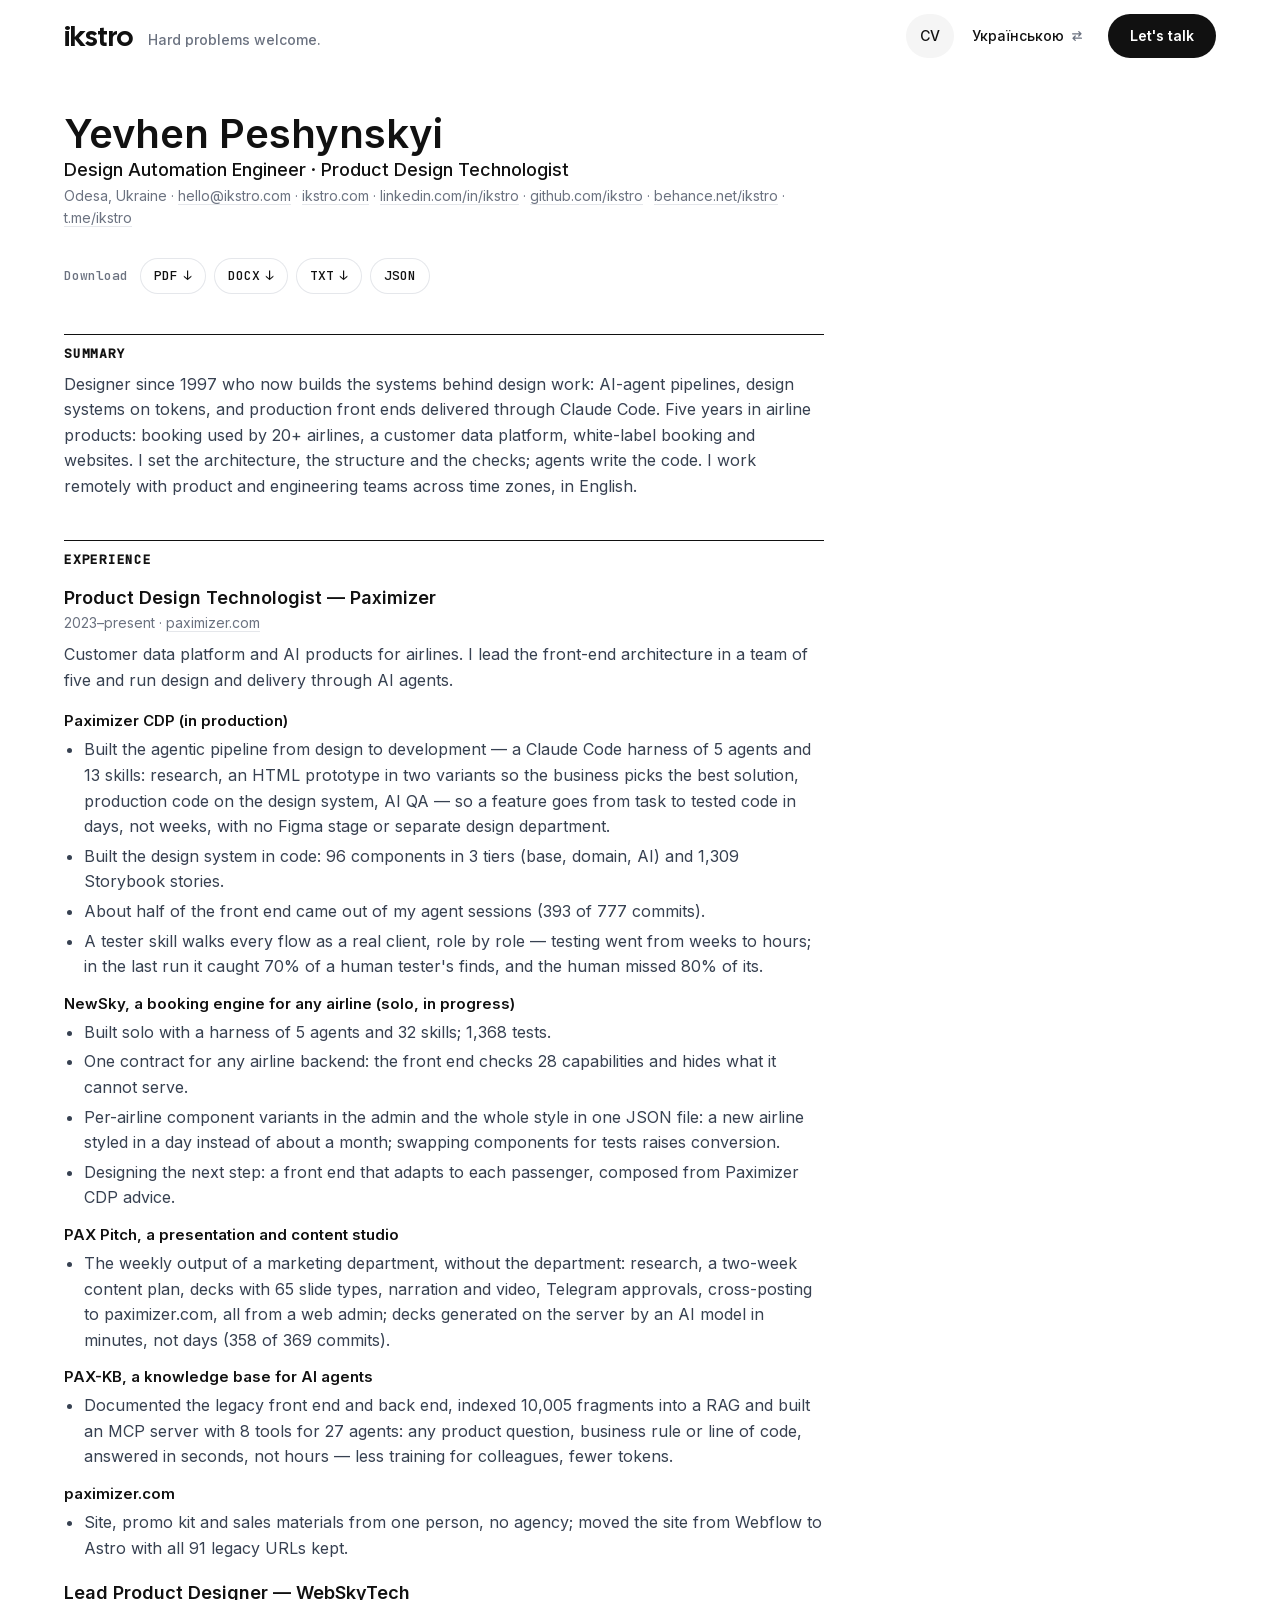
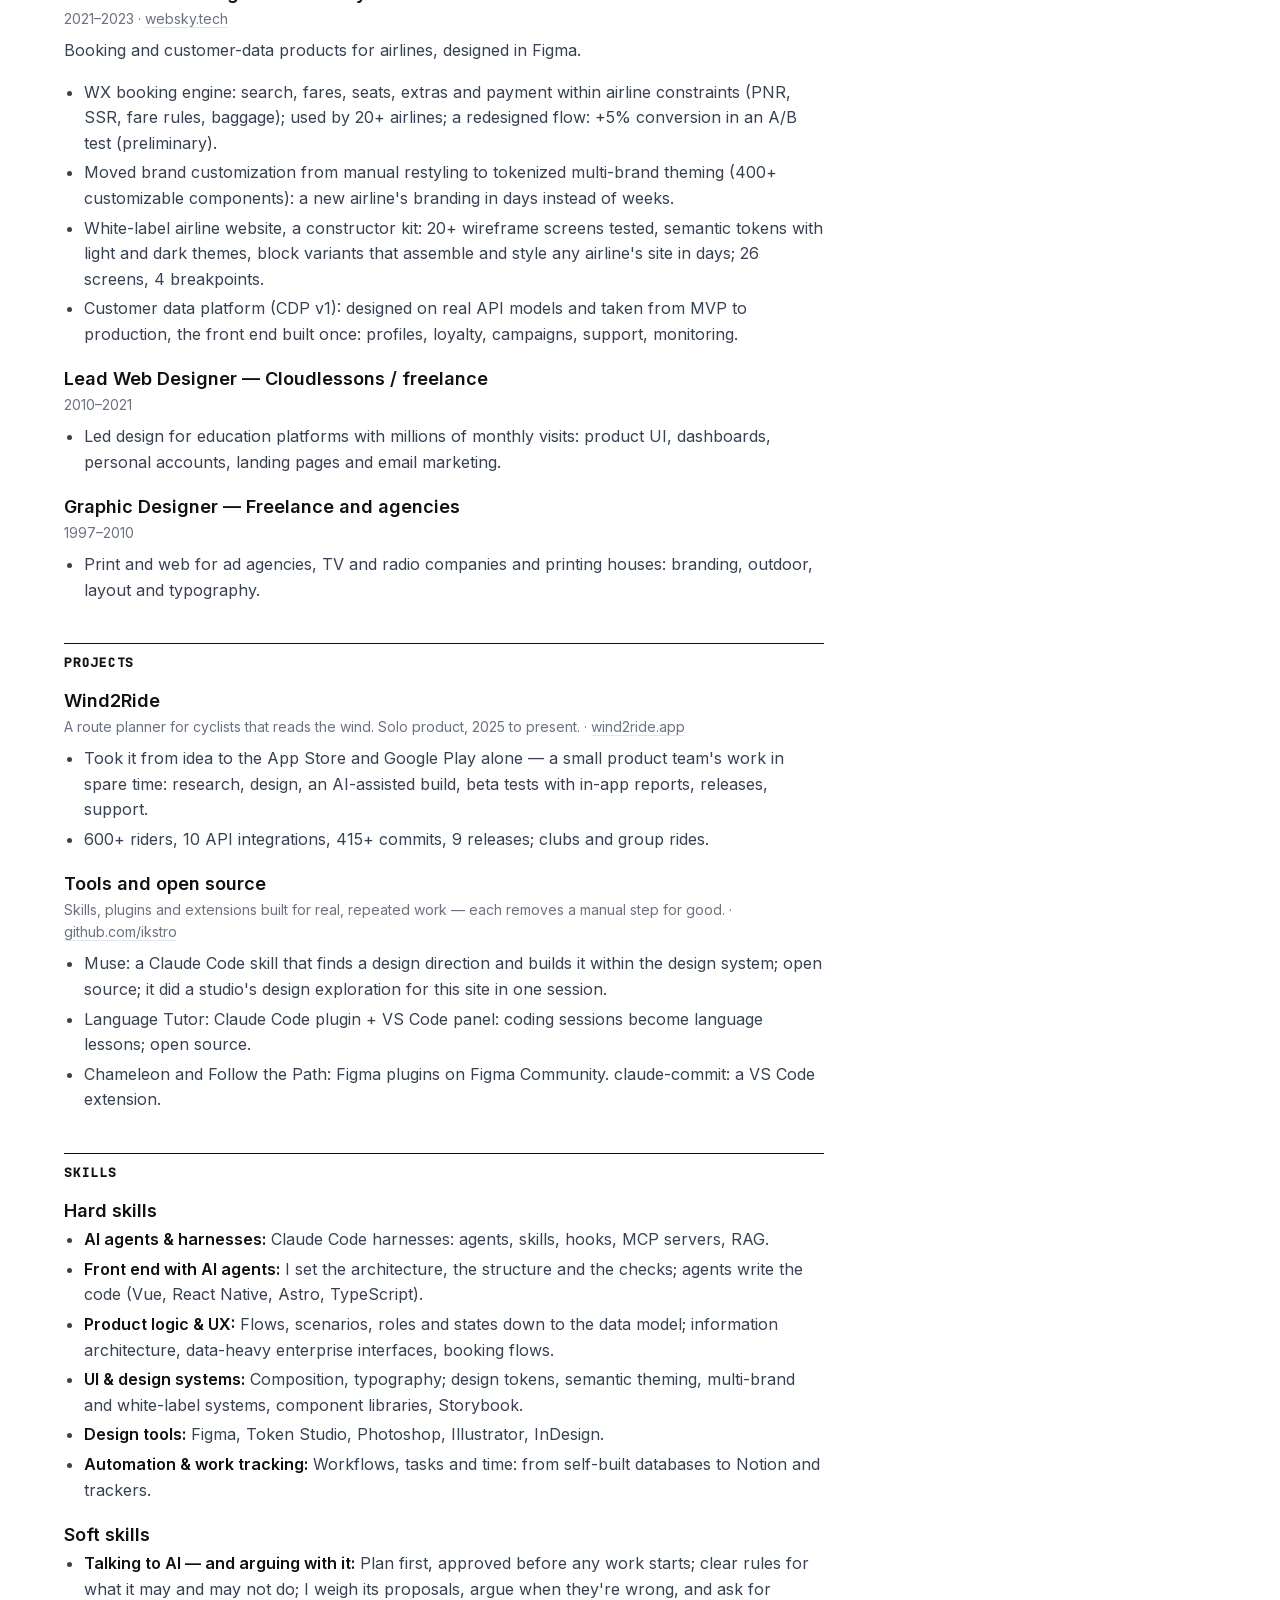
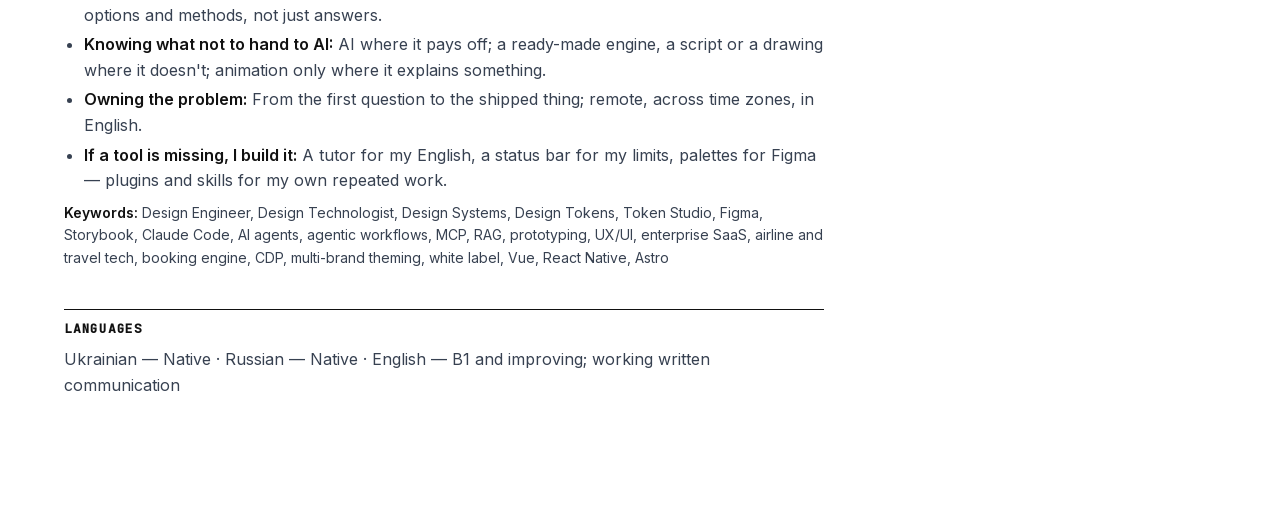
==== commit 90b81497: "Deploy ikstro.com" ====
--- a/cv/index.html
+++ b/cv/index.html
@@ -6,7 +6,7 @@
     </script><style>:root{--primary:#111;--primary-active:#242424;--ink:#111;--body:#374151;--muted:#6b7280;--muted-soft:#898989;--hairline:#e5e7eb;--hairline-soft:#f3f4f6;--canvas:#fff;--surface-soft:#f8f9fa;--surface-card:#f5f5f5;--surface-strong:#e5e7eb;--surface-dark:#101010;--surface-dark-elevated:#1a1a1a;--on-primary:#fff;--on-dark:#fff;--on-dark-soft:#a1a1aa;--success:#10b981;--warning:#f59e0b;--error:#ef4444;--accent:#8b5cf6;--accent-soft:#ede9fe;--font-display:var(--font-cal), -apple-system, "Segoe UI", sans-serif;--font-body:var(--font-inter), -apple-system, BlinkMacSystemFont, "Segoe UI", Roboto, sans-serif;--font-mono:var(--font-jbmono), ui-monospace, monospace;--display-wt:400;--display-xl:64px;--display-xl-lh:1.05;--display-xl-ls:var(--ls-display-xl);--display-lg:48px;--display-lg-lh:1.1;--display-lg-ls:var(--ls-display-xl);--display-md:36px;--display-md-lh:1.15;--display-md-ls:var(--ls-display);--display-sm:28px;--display-sm-lh:1.2;--display-sm-ls:var(--ls-display);--ls-display-xl:-.005em;--ls-display:0em;--ws-display:.1em;--title-lg:22px;--title-md:18px;--title-sm:16px;--body-md:16px;--body-sm:14px;--caption:13px;--code:14px;--r-xs:4px;--r-sm:6px;--r-md:8px;--r-lg:12px;--r-xl:16px;--r-pill:9999px;--s-xxs:4px;--s-xs:8px;--s-sm:12px;--s-md:16px;--s-lg:24px;--s-xl:32px;--s-xxl:48px;--s-section:96px;--spring-card-resize:linear(0, .0429, .137, .2679, .4019, .5335, .6545, .7662, .8531, .922, .974, 1.0111, 1.0366, 1.0501, 1.0559, 1.056, 1.0519, 1.0457, 1.0383, 1.0308, 1.0235, 1.0166, 1.0111, 1.0066, 1.0031, 1.0004, .9987, .9976, .997, .9968, .9969, .9972, .9976, .998, .9985, .9988, 1);--dur-card-resize:.585s;--spring-accordion:linear(0, .0273, .0868, .1656, .2539, .345, .434, .5178, .5946, .6681, .728, .7798, .824, .8612, .892, .9174, .9379, .9543, .9673, .9774, .9852, .991, .9953, .9984, 1.0005, 1.002, 1.0028, 1.0033, 1.0035, 1.0034, 1.0033, 1.003, 1.0027, 1.0024, 1.0021, 1.0018, 1);--dur-accordion:.507s;--spring-counter:linear(0, .0619, .2002, .3767, .5611, .732, .8762, .9873, 1.0645, 1.1107, 1.1303, 1.1315, 1.1188, 1.0979, 1.0736, 1.0495, 1.028, 1.0104, .9973, .9887, .9839, .9823, .983, .9853, .9883, .9916, .9947, .9973, .9993, 1.0009, 1.0018, 1.0023, 1.0023, 1.0022, 1.0018, 1.0014, 1);--dur-counter:.755s;--ease-out:cubic-bezier(.22, 1, .36, 1)}:root:lang(uk){--font-display:var(--font-manrope), -apple-system, "Segoe UI", sans-serif;--display-wt:800;--ws-display:.02em}@media (prefers-reduced-motion:reduce){:root{--dur-card-resize:1ms;--dur-accordion:1ms;--dur-counter:1ms}*,:before,:after{transition-duration:1ms!important;animation-duration:1ms!important;animation-iteration-count:1!important}}*,:before,:after{box-sizing:border-box}html{-webkit-text-size-adjust:100%}body{background:var(--canvas);color:var(--body);font:400 var(--body-md)/1.5 var(--font-body);-webkit-font-smoothing:antialiased;margin:0}h1,h2,h3{font-family:var(--font-display);font-weight:var(--display-wt);color:var(--ink);margin:0}img{max-width:100%;display:block}a{color:inherit}.mono{font-family:var(--font-mono);font-variant-numeric:tabular-nums}.btn{border-radius:var(--r-pill);height:44px;font:600 var(--body-sm)/1 var(--font-body);background:var(--primary);color:var(--on-primary);cursor:pointer;border:0;align-items:center;gap:8px;padding:0 22px;text-decoration:none;display:inline-flex}.btn--secondary{background:var(--canvas);color:var(--ink);box-shadow:inset 0 0 0 1px var(--hairline)}.badge{border-radius:var(--r-pill);background:var(--surface-card);height:24px;color:var(--ink);font:500 var(--caption)/1 var(--font-body);align-items:center;gap:6px;padding:0 10px;display:inline-flex}html{scroll-behavior:auto}:root{--nav-h:72px}@media (width<=760px){:root{--nav-h:60px}}.wrap{max-width:1248px;margin:0 auto;padding:0 48px}.sr{clip:rect(0 0 0 0);white-space:nowrap;width:1px;height:1px;position:absolute;overflow:hidden}.btn:focus-visible,a:focus-visible,button:focus-visible{outline:2px solid var(--accent);outline-offset:2px;border-radius:4px}.btn:focus-visible,.lk:focus-visible{border-radius:var(--r-pill)}.lk{--lk-x:14px;--lk-y:8px;padding:var(--lk-y) var(--lk-x);margin:calc(-1 * var(--lk-y)) calc(-1 * var(--lk-x));border-radius:var(--r-pill);color:inherit;transition:background-color .15s var(--ease-out);-webkit-tap-highlight-color:transparent;background-color:#0000;align-items:center;text-decoration:none;display:inline-flex;position:relative}.lk:after{content:"";position:absolute;inset:-6px 0}@media (hover:hover){.lk:hover{background-color:var(--lk-ground,var(--surface-card))}}.lk:active{background-color:var(--lk-ground,var(--surface-card))}.btn{transition:background-color .15s var(--ease-out), box-shadow .15s var(--ease-out);-webkit-tap-highlight-color:transparent}@media (hover:hover){.btn:hover{background-color:var(--primary-active);box-shadow:0 1px 2px #11111114,0 6px 16px -6px #1116}.btn--secondary:hover{background-color:var(--surface-card);box-shadow:0 6px 18px -10px #11111159}}.btn:active{background-color:var(--primary-active);box-shadow:0 1px 2px #11111114,0 6px 16px -6px #1116}.btn--secondary:active{background-color:var(--surface-card);box-shadow:none}@media (prefers-reduced-motion:reduce){.lk,.btn{transition:none}}.dot{background:var(--success);vertical-align:1px;border-radius:50%;width:7px;height:7px;margin-right:6px;display:inline-block}.dot--lock{box-shadow:inset 0 0 0 1.5px var(--muted);background:0 0}@media (width<=760px){.wrap{padding:0 16px}}
 .lang[data-astro-cid-lemdd452]{height:var(--nav-item-h,36px);padding:0 var(--nav-item-x,12px);border-radius:var(--r-pill);color:var(--ink);white-space:nowrap;font:500 14px/1 var(--font-body);transition:background-color .15s var(--ease-out), color .15s var(--ease-out), height .56s var(--spring-card-resize);-webkit-tap-highlight-color:transparent;align-items:center;gap:6px;text-decoration:none;display:inline-flex}.lang__ico[data-astro-cid-lemdd452]{fill:none;width:14px;height:14px;stroke:var(--muted);stroke-width:1.5px;stroke-linecap:round;stroke-linejoin:round;transition:transform .24s var(--ease-out), stroke .15s var(--ease-out);flex:none}@media (hover:hover){.lang[data-astro-cid-lemdd452]:hover{background-color:var(--surface-card)}.lang[data-astro-cid-lemdd452]:hover .lang__ico[data-astro-cid-lemdd452]{stroke:var(--ink);transform:rotate(180deg)}}.lang[data-astro-cid-lemdd452]:active{background-color:var(--surface-card)}.lang[data-astro-cid-lemdd452]:focus-visible{outline:2px solid var(--accent);outline-offset:2px}.lang__short[data-astro-cid-lemdd452]{display:none}@media (width<=420px){.lang__name[data-astro-cid-lemdd452]{display:none}.lang__short[data-astro-cid-lemdd452]{display:inline}}@media (width<=380px){.lang[data-astro-cid-lemdd452]{gap:4px}}@media (prefers-reduced-motion:reduce){.lang[data-astro-cid-lemdd452],.lang__ico[data-astro-cid-lemdd452]{transition:none}.lang[data-astro-cid-lemdd452]:hover .lang__ico[data-astro-cid-lemdd452]{transform:none}}.navbar[data-astro-cid-wpvy4v7s]{z-index:50;height:var(--nav-h);pointer-events:none;position:sticky;top:0}.nav[data-astro-cid-wpvy4v7s]{--nav-item-h:44px;--nav-item-x:14px;pointer-events:auto;height:var(--nav-h);border-radius:var(--r-pill);transition:max-width .56s var(--spring-card-resize), height .56s var(--spring-card-resize), margin-top .56s var(--spring-card-resize), padding .56s var(--spring-card-resize), background-color .24s var(--ease-out), box-shadow .24s var(--ease-out), transform .3s var(--ease-out);background-color:#fff0;justify-content:space-between;align-items:center;gap:16px;margin-top:0;display:flex;box-shadow:0 0 0 1px #1110,0 12px 32px -16px #1110}.nav__item[data-astro-cid-wpvy4v7s]{height:var(--nav-item-h);padding:0 var(--nav-item-x);border-radius:var(--r-pill);color:var(--ink);white-space:nowrap;transition:background-color .15s var(--ease-out), height .56s var(--spring-card-resize), font-size .56s var(--spring-card-resize), margin .56s var(--spring-card-resize);-webkit-tap-highlight-color:transparent;align-items:center;text-decoration:none;display:inline-flex}@media (hover:hover){.nav__item[data-astro-cid-wpvy4v7s]:hover{background-color:var(--surface-card)}}.nav__item[data-astro-cid-wpvy4v7s]:active,.nav__cv[data-astro-cid-wpvy4v7s][aria-current=page]{background-color:var(--surface-card)}.nav__item[data-astro-cid-wpvy4v7s]:focus-visible{outline:2px solid var(--accent);outline-offset:2px}.wordmark[data-astro-cid-wpvy4v7s]{margin-left:calc(-1 * var(--nav-item-x));font:var(--display-wt) 28px/1 var(--font-display);letter-spacing:-.6px}.nav__cv[data-astro-cid-wpvy4v7s]{font:500 14px/1 var(--font-body)}.nav__btn[data-astro-cid-wpvy4v7s]{height:var(--nav-item-h);transition:height .56s var(--spring-card-resize), background-color .15s var(--ease-out), box-shadow .15s var(--ease-out)}.nav__start[data-astro-cid-wpvy4v7s]{align-items:baseline;gap:2px;min-width:0;display:flex}.nav__note[data-astro-cid-wpvy4v7s]{opacity:1;max-width:260px;font:500 var(--body-sm)/1 var(--font-body);color:var(--muted);white-space:nowrap;transition:max-width .56s var(--spring-card-resize), opacity .2s var(--ease-out);margin:0;position:relative;top:-1px;overflow:hidden}.nav__end[data-astro-cid-wpvy4v7s]{align-items:center;gap:4px;display:flex}.nav__end[data-astro-cid-wpvy4v7s] .nav__btn[data-astro-cid-wpvy4v7s]{margin-left:6px}.navbar[data-astro-cid-wpvy4v7s][data-island] .nav[data-astro-cid-wpvy4v7s]{--nav-item-h:40px;backdrop-filter:saturate(1.4)blur(14px);background-color:#ffffffe6;border-radius:0 0 28px 28px;max-width:600px;height:56px;padding:0 8px;box-shadow:0 10px 30px -14px #11111159}.navbar[data-astro-cid-wpvy4v7s][data-island] .wordmark[data-astro-cid-wpvy4v7s]{margin-left:0;font-size:24px}.navbar[data-astro-cid-wpvy4v7s][data-island] .nav__note[data-astro-cid-wpvy4v7s]{opacity:0;max-width:0}@media (width<=760px){.nav[data-astro-cid-wpvy4v7s]{--nav-item-h:38px;--nav-item-x:12px}.wordmark[data-astro-cid-wpvy4v7s]{font-size:26px}.nav__note[data-astro-cid-wpvy4v7s]{font-size:13px}.nav__end[data-astro-cid-wpvy4v7s] .nav__btn[data-astro-cid-wpvy4v7s]{margin-left:4px;padding:0 16px}.navbar[data-astro-cid-wpvy4v7s][data-island] .nav[data-astro-cid-wpvy4v7s]{--nav-item-h:36px;border-radius:0 0 26px 26px;max-width:calc(100% - 16px);height:52px;padding:0 8px}.navbar[data-astro-cid-wpvy4v7s][data-island] .wordmark[data-astro-cid-wpvy4v7s]{font-size:22px}}@media (width<=600px){.nav__note[data-astro-cid-wpvy4v7s]{display:none}}@media (width<=380px){.nav[data-astro-cid-wpvy4v7s]{--nav-item-x:9px;gap:4px}.wordmark[data-astro-cid-wpvy4v7s]{font-size:22px}.nav__end[data-astro-cid-wpvy4v7s]{gap:0}.nav__end[data-astro-cid-wpvy4v7s] .nav__btn[data-astro-cid-wpvy4v7s]{padding:0 12px}.navbar[data-astro-cid-wpvy4v7s][data-island] .nav[data-astro-cid-wpvy4v7s]{padding:0 6px}}@media (prefers-reduced-motion:reduce){.nav[data-astro-cid-wpvy4v7s],.nav__item[data-astro-cid-wpvy4v7s],.nav__note[data-astro-cid-wpvy4v7s],.nav__btn[data-astro-cid-wpvy4v7s]{transition:none}}@media print{.navbar[data-astro-cid-wpvy4v7s]{display:none}}
 .cv[data-astro-cid-j6a35wjm]{padding-block:40px 96px}.cv__doc[data-astro-cid-j6a35wjm]{max-width:760px;font:400 var(--body-md)/1.6 var(--font-body);color:var(--body)}.cv__doc[data-astro-cid-j6a35wjm] [data-astro-cid-j6a35wjm]:is(h1,h2,h3,h4){font-family:var(--font-body);color:var(--ink);letter-spacing:0}h1[data-astro-cid-j6a35wjm]{letter-spacing:-.8px;margin:0;font-size:40px;font-weight:700;line-height:1.1}.cv__label[data-astro-cid-j6a35wjm]{color:var(--ink);margin:8px 0 0;font-size:18px;font-weight:500}.cv__contact[data-astro-cid-j6a35wjm]{color:var(--muted);margin:12px 0 0;font-size:14px}.cv__doc[data-astro-cid-j6a35wjm] a[data-astro-cid-j6a35wjm]{color:inherit;text-decoration:underline;text-decoration-color:var(--hairline);text-underline-offset:3px}.cv__doc[data-astro-cid-j6a35wjm] .cv__dl[data-astro-cid-j6a35wjm]{flex-wrap:wrap;align-items:center;gap:8px;margin:28px 0 0;display:flex}.cv__dl-label[data-astro-cid-j6a35wjm]{font:500 var(--caption)/1 var(--font-mono);color:var(--muted);margin-right:4px}.cv__doc[data-astro-cid-j6a35wjm] .cv__file[data-astro-cid-j6a35wjm]{height:36px;font:500 var(--caption)/1 var(--font-mono);color:var(--ink);transition:background-color .15s var(--ease-out), color .15s var(--ease-out), box-shadow .15s var(--ease-out);gap:6px;padding:0 14px;text-decoration:none}@media (hover:hover){.cv__doc[data-astro-cid-j6a35wjm] .cv__file[data-astro-cid-j6a35wjm]:hover{background-color:var(--primary);color:var(--on-primary);box-shadow:none}}.cv__doc[data-astro-cid-j6a35wjm] .cv__file[data-astro-cid-j6a35wjm]:active{background-color:var(--primary);color:var(--on-primary);box-shadow:none}h2[data-astro-cid-j6a35wjm]{border-top:1px solid var(--ink);text-transform:uppercase;margin:40px 0 12px;padding-top:12px;font:600 var(--caption)/1 var(--font-mono)!important;letter-spacing:.06em!important}h3[data-astro-cid-j6a35wjm]{margin:20px 0 2px;font-size:18px;font-weight:600;line-height:1.35}h4[data-astro-cid-j6a35wjm]{margin:12px 0 4px;font-size:15px;font-weight:600}.cv__meta[data-astro-cid-j6a35wjm]{color:var(--muted);margin:0 0 8px;font-size:14px}.cv__doc[data-astro-cid-j6a35wjm] p[data-astro-cid-j6a35wjm]{margin-top:0}.cv__doc[data-astro-cid-j6a35wjm] ul[data-astro-cid-j6a35wjm]{margin:0 0 8px;padding-left:20px}.cv__doc[data-astro-cid-j6a35wjm] li[data-astro-cid-j6a35wjm]{margin:4px 0}.cv__doc[data-astro-cid-j6a35wjm] b[data-astro-cid-j6a35wjm]{color:var(--ink);font-weight:600}.cv__kw[data-astro-cid-j6a35wjm]{margin-top:12px;font-size:14px}@media (width<=760px){.cv[data-astro-cid-j6a35wjm]{padding-block:24px 64px}h1[data-astro-cid-j6a35wjm]{font-size:32px}.cv__doc[data-astro-cid-j6a35wjm]{font-size:15px}}@page{size:A4;margin:12mm 15mm}@media print{.cv[data-astro-cid-j6a35wjm]{max-width:none;padding:0}.cv__doc[data-astro-cid-j6a35wjm]{color:#111;max-width:none;font-size:9.5pt;line-height:1.38}.cv__dl[data-astro-cid-j6a35wjm]{display:none}h1[data-astro-cid-j6a35wjm]{letter-spacing:0;font-size:19pt}.cv__label[data-astro-cid-j6a35wjm]{margin-top:2pt;font-size:11pt}.cv__contact[data-astro-cid-j6a35wjm]{color:#333;margin:3pt 0 0;font-size:8.5pt}.cv__doc[data-astro-cid-j6a35wjm] a[data-astro-cid-j6a35wjm]{text-decoration:none}.cv__doc[data-astro-cid-j6a35wjm] p[data-astro-cid-j6a35wjm]{margin-bottom:4pt}h2[data-astro-cid-j6a35wjm]{break-after:avoid;margin:11pt 0 4pt;padding-top:4pt;font-size:8.5pt!important}h3[data-astro-cid-j6a35wjm]{break-after:avoid;margin:7pt 0 0;font-size:10.5pt}h4[data-astro-cid-j6a35wjm]{break-after:avoid;margin:4pt 0 1pt;font-size:9.5pt}.cv__doc[data-astro-cid-j6a35wjm] .cv__meta[data-astro-cid-j6a35wjm]{break-after:avoid;color:#444;margin-bottom:2pt;font-size:8.5pt}.job[data-astro-cid-j6a35wjm]>.cv__meta[data-astro-cid-j6a35wjm]+p[data-astro-cid-j6a35wjm]{break-after:avoid}.cv__doc[data-astro-cid-j6a35wjm] ul[data-astro-cid-j6a35wjm]{margin-bottom:4pt;padding-left:14pt}.cv__doc[data-astro-cid-j6a35wjm] li[data-astro-cid-j6a35wjm]{break-inside:avoid;margin:1.5pt 0}.cv__doc[data-astro-cid-j6a35wjm] .cv__kw[data-astro-cid-j6a35wjm]{margin-top:6pt;font-size:8.5pt}}
-</style></head><body><div class="navbar" data-navbar data-astro-cid-wpvy4v7s><header class="wrap nav" data-astro-cid-wpvy4v7s><div class="nav__start" data-astro-cid-wpvy4v7s><a class="nav__item wordmark" href="/" data-astro-cid-wpvy4v7s>ikstro</a><p class="nav__note" data-astro-cid-wpvy4v7s>Hard problems welcome.</p></div><div class="nav__end" data-astro-cid-wpvy4v7s><a class="nav__item nav__cv" href="/cv/" aria-current="page" data-astro-cid-wpvy4v7s>CV</a><a class="lang" href="/uk/cv/" hreflang="uk" lang="uk" aria-label="Ця сторінка українською" data-astro-cid-lemdd452><span class="lang__name" data-astro-cid-lemdd452>Українською</span><span class="lang__short" aria-hidden="true" data-astro-cid-lemdd452>UA</span><svg class="lang__ico" viewBox="0 0 16 16" aria-hidden="true" data-astro-cid-lemdd452><path d="M3 5.5h9.5M10 3l2.5 2.5L10 8M13 10.5H3.5M6 8l-2.5 2.5L6 13" data-astro-cid-lemdd452></path></svg></a><a class="btn nav__btn" href="/#contact" data-astro-cid-wpvy4v7s>Let&#39;s talk</a></div></header></div><script type="module">var e=document.querySelector(`[data-navbar]`);if(e){let t=!1,n=()=>{t=!1,e.toggleAttribute(`data-island`,scrollY>24)};addEventListener(`scroll`,()=>{t||(t=!0,requestAnimationFrame(n))},{passive:!0}),n()}</script><main class="wrap cv" data-astro-cid-j6a35wjm><article class="cv__doc" data-astro-cid-j6a35wjm><header class="cv__head" data-astro-cid-j6a35wjm><h1 data-astro-cid-j6a35wjm>Yevhen Peshynskyi</h1><p class="cv__label" data-astro-cid-j6a35wjm>Design Automation Engineer · Product Design Technologist</p><p class="cv__contact" data-astro-cid-j6a35wjm>Odesa, Ukraine · <a href="mailto:hello@ikstro.com" data-astro-cid-j6a35wjm>hello@ikstro.com</a> · <a href="https://ikstro.com" data-astro-cid-j6a35wjm>ikstro.com</a> · <a href="https://linkedin.com/in/ikstro" data-astro-cid-j6a35wjm>linkedin.com/in/ikstro</a> · <a href="https://github.com/ikstro" data-astro-cid-j6a35wjm>github.com/ikstro</a> · <a href="https://behance.net/ikstro" data-astro-cid-j6a35wjm>behance.net/ikstro</a> · <a href="https://t.me/ikstro" data-astro-cid-j6a35wjm>t.me/ikstro</a></p></header><p class="cv__dl" data-astro-cid-j6a35wjm><span class="cv__dl-label" data-astro-cid-j6a35wjm>Download</span><a class="btn btn--secondary cv__file" href="/cv/Yevhen-Peshynskyi-CV-EN.pdf" download data-astro-cid-j6a35wjm>PDF<span aria-hidden="true" data-astro-cid-j6a35wjm>↓</span></a><a class="btn btn--secondary cv__file" href="/cv/Yevhen-Peshynskyi-CV-EN.docx" download data-astro-cid-j6a35wjm>DOCX<span aria-hidden="true" data-astro-cid-j6a35wjm>↓</span></a><a class="btn btn--secondary cv__file" href="/cv/Yevhen-Peshynskyi-CV-EN.txt" download data-astro-cid-j6a35wjm>TXT<span aria-hidden="true" data-astro-cid-j6a35wjm>↓</span></a><a class="btn btn--secondary cv__file" href="/resume.json" data-astro-cid-j6a35wjm>JSON</a></p><section data-astro-cid-j6a35wjm><h2 data-astro-cid-j6a35wjm>Summary</h2><p data-astro-cid-j6a35wjm>Designer since 1997 who now builds the systems behind design work: AI-agent pipelines, design systems on tokens, and production front ends delivered through Claude Code. Five years in airline products: booking used by 20+ airlines, a customer data platform, white-label booking and websites. I set the architecture, the structure and the checks; agents write the code. I work remotely with product and engineering teams across time zones, in English.</p></section><section data-astro-cid-j6a35wjm><h2 data-astro-cid-j6a35wjm>Experience</h2><section class="job" data-astro-cid-j6a35wjm><h3 data-astro-cid-j6a35wjm>Product Design Technologist — Paximizer</h3><p class="cv__meta" data-astro-cid-j6a35wjm>2023–present · <a href="https://paximizer.com" data-astro-cid-j6a35wjm>paximizer.com</a></p><p data-astro-cid-j6a35wjm>Customer data platform and AI products for airlines. I lead the front-end architecture in a team of five and run design and delivery through AI agents.</p><h4 data-astro-cid-j6a35wjm>Paximizer CDP (in production)</h4><ul data-astro-cid-j6a35wjm><li data-astro-cid-j6a35wjm>Built the agentic pipeline from design to development — a Claude Code harness of 5 agents and 13 skills: research, an HTML prototype in two variants, a choice, production code on the design system, AI QA — so a feature goes from task to tested code in days, not weeks, with no Figma stage or separate design department.</li><li data-astro-cid-j6a35wjm>Built the design system in code: 96 components in 3 tiers (base, domain, AI) and 1,309 Storybook stories.</li><li data-astro-cid-j6a35wjm>About half of the front end came out of my agent sessions (393 of 777 commits).</li><li data-astro-cid-j6a35wjm>A tester skill walks every flow as a real client, role by role: in the last run it caught 70% of a human tester&#39;s finds, and the human missed 80% of its.</li></ul><h4 data-astro-cid-j6a35wjm>NewSky, a booking engine for any airline (solo, in progress)</h4><ul data-astro-cid-j6a35wjm><li data-astro-cid-j6a35wjm>Built solo with a harness of 5 agents and 32 skills; 1,368 tests.</li><li data-astro-cid-j6a35wjm>One contract for any airline backend: the front end checks 28 capabilities and hides what it cannot serve.</li><li data-astro-cid-j6a35wjm>Per-airline component variants in the admin and the whole style in one JSON file: a new airline styled in a day instead of about a month of design and front-end work.</li><li data-astro-cid-j6a35wjm>Designing the next step: a front end that adapts to each passenger, composed from Paximizer CDP advice.</li></ul><h4 data-astro-cid-j6a35wjm>PAX Pitch, a presentation and content studio</h4><ul data-astro-cid-j6a35wjm><li data-astro-cid-j6a35wjm>The weekly output of a marketing department, without the department: topic research, a two-week content plan, decks with 65 slide types, narration and video, approvals in Telegram and cross-posting to paximizer.com; a deck ordered in Telegram is ready in minutes, not days (358 of 369 commits).</li></ul><h4 data-astro-cid-j6a35wjm>PAX-KB, a knowledge base for AI agents</h4><ul data-astro-cid-j6a35wjm><li data-astro-cid-j6a35wjm>Documented the legacy front end and back end, indexed 10,005 fragments into a RAG and built an MCP server with 8 tools for 27 agents: any product question, business rule or line of code, answered in seconds, not hours.</li></ul><h4 data-astro-cid-j6a35wjm>paximizer.com</h4><ul data-astro-cid-j6a35wjm><li data-astro-cid-j6a35wjm>Site, promo kit and sales materials from one person, no agency; moved the site from Webflow to Astro with all 91 legacy URLs kept.</li></ul></section><section class="job" data-astro-cid-j6a35wjm><h3 data-astro-cid-j6a35wjm>Lead Product Designer — WebSkyTech</h3><p class="cv__meta" data-astro-cid-j6a35wjm>2021–2023 · <a href="https://websky.tech" data-astro-cid-j6a35wjm>websky.tech</a></p><p data-astro-cid-j6a35wjm>Booking and customer-data products for airlines, designed in Figma.</p><ul data-astro-cid-j6a35wjm><li data-astro-cid-j6a35wjm>WX booking engine: search, fares, seats, extras and payment within airline constraints (PNR, SSR, fare rules, baggage); booking products used by 20+ airlines; a redesigned flow: +5% conversion in an A/B test (preliminary).</li><li data-astro-cid-j6a35wjm>Moved brand customization from manual restyling to tokenized multi-brand theming (400+ customizable components): a new airline&#39;s branding in days instead of weeks.</li><li data-astro-cid-j6a35wjm>White-label airline website: 20+ wireframe screens tested, semantic tokens with light and dark themes, a component library with variants and a constructor that assembles a site in days; 26 screens, 4 breakpoints.</li><li data-astro-cid-j6a35wjm>Customer data platform (CDP v1): designed on real API models and taken from MVP to production, the front end built once: profiles, loyalty, campaigns, support, monitoring.</li></ul></section><section class="job" data-astro-cid-j6a35wjm><h3 data-astro-cid-j6a35wjm>Lead Web Designer — Cloudlessons / freelance</h3><p class="cv__meta" data-astro-cid-j6a35wjm>2010–2021</p><ul data-astro-cid-j6a35wjm><li data-astro-cid-j6a35wjm>Led design for education platforms with millions of monthly visits: product UI, dashboards, personal accounts, landing pages and email marketing.</li></ul></section><section class="job" data-astro-cid-j6a35wjm><h3 data-astro-cid-j6a35wjm>Graphic Designer — Freelance and agencies</h3><p class="cv__meta" data-astro-cid-j6a35wjm>1997–2010</p><ul data-astro-cid-j6a35wjm><li data-astro-cid-j6a35wjm>Print and web for ad agencies, TV and radio companies and printing houses: branding, outdoor, layout and typography.</li></ul></section></section><section data-astro-cid-j6a35wjm><h2 data-astro-cid-j6a35wjm>Projects</h2><section class="job" data-astro-cid-j6a35wjm><h3 data-astro-cid-j6a35wjm>Wind2Ride</h3><p class="cv__meta" data-astro-cid-j6a35wjm>A route planner for cyclists that reads the wind. Solo product, 2025 to present. · <a href="https://wind2ride.app" data-astro-cid-j6a35wjm>wind2ride.app</a></p><ul data-astro-cid-j6a35wjm><li data-astro-cid-j6a35wjm>Took it from idea to the App Store and Google Play alone — a small product team&#39;s work in spare time: research, design, an AI-assisted build, beta tests with in-app reports, releases, support.</li><li data-astro-cid-j6a35wjm>600+ riders, 10 API integrations, 415+ commits, 9 releases; clubs and group rides.</li></ul></section><section class="job" data-astro-cid-j6a35wjm><h3 data-astro-cid-j6a35wjm>Tools and open source</h3><p class="cv__meta" data-astro-cid-j6a35wjm>Skills, plugins and extensions built for real, repeated work — each removes a manual step for good. · <a href="https://github.com/ikstro" data-astro-cid-j6a35wjm>github.com/ikstro</a></p><ul data-astro-cid-j6a35wjm><li data-astro-cid-j6a35wjm>Muse: a Claude Code skill that finds a design direction and builds it within the design system; open source; it did a studio&#39;s design exploration for this site in one session.</li><li data-astro-cid-j6a35wjm>Language Tutor: Claude Code plugin + VS Code panel: coding sessions become language lessons; open source.</li><li data-astro-cid-j6a35wjm>Chameleon and Follow the Path: Figma plugins on Figma Community. claude-commit: a VS Code extension.</li></ul></section></section><section data-astro-cid-j6a35wjm><h2 data-astro-cid-j6a35wjm>Skills</h2><h3 data-astro-cid-j6a35wjm>Hard skills</h3><ul data-astro-cid-j6a35wjm><li data-astro-cid-j6a35wjm><b data-astro-cid-j6a35wjm>AI agents &amp; harnesses:</b> Claude Code harnesses: agents, skills, hooks, MCP servers, RAG.</li><li data-astro-cid-j6a35wjm><b data-astro-cid-j6a35wjm>Front end with AI agents:</b> I set the architecture, the structure and the checks; agents write the code (Vue, React Native, Astro, TypeScript).</li><li data-astro-cid-j6a35wjm><b data-astro-cid-j6a35wjm>Product logic &amp; UX:</b> Flows, scenarios, roles and states down to the data model; information architecture, data-heavy enterprise interfaces, booking flows.</li><li data-astro-cid-j6a35wjm><b data-astro-cid-j6a35wjm>UI &amp; design systems:</b> Composition, typography; design tokens, semantic theming, multi-brand and white-label systems, component libraries, Storybook.</li><li data-astro-cid-j6a35wjm><b data-astro-cid-j6a35wjm>Design tools:</b> Figma, Token Studio, Photoshop, Illustrator, InDesign.</li><li data-astro-cid-j6a35wjm><b data-astro-cid-j6a35wjm>Automation &amp; work tracking:</b> Workflows, tasks and time: from self-built databases to Notion and trackers.</li></ul><h3 data-astro-cid-j6a35wjm>Soft skills</h3><ul data-astro-cid-j6a35wjm><li data-astro-cid-j6a35wjm><b data-astro-cid-j6a35wjm>Talking to AI — and arguing with it:</b> Plan first, approved before any work starts; clear rules for what it may and may not do; I weigh its proposals, argue when they&#39;re wrong, and ask for options and methods, not just answers.</li><li data-astro-cid-j6a35wjm><b data-astro-cid-j6a35wjm>Knowing what not to hand to AI:</b> AI where it pays off; a ready-made engine, a script or a drawing where it doesn&#39;t; animation only where it explains something.</li><li data-astro-cid-j6a35wjm><b data-astro-cid-j6a35wjm>Owning the problem:</b> From the first question to the shipped thing; remote, across time zones, in English.</li><li data-astro-cid-j6a35wjm><b data-astro-cid-j6a35wjm>If a tool is missing, I build it:</b> A tutor for my English, a status bar for my limits, palettes for Figma — plugins and skills for my own repeated work.</li></ul><p class="cv__kw" data-astro-cid-j6a35wjm><b data-astro-cid-j6a35wjm>Keywords:</b> Design Engineer, Design Technologist, Design Systems, Design Tokens, Token Studio, Figma, Storybook, Claude Code, AI agents, agentic workflows, MCP, RAG, prototyping, UX/UI, enterprise SaaS, airline and travel tech, booking engine, CDP, multi-brand theming, white label, Vue, React Native, Astro</p></section><section data-astro-cid-j6a35wjm><h2 data-astro-cid-j6a35wjm>Languages</h2><p data-astro-cid-j6a35wjm>Ukrainian — Native · Russian — Native · English — B1 and improving; working written communication</p></section></article></main><script>
+</style></head><body><div class="navbar" data-navbar data-astro-cid-wpvy4v7s><header class="wrap nav" data-astro-cid-wpvy4v7s><div class="nav__start" data-astro-cid-wpvy4v7s><a class="nav__item wordmark" href="/" data-astro-cid-wpvy4v7s>ikstro</a><p class="nav__note" data-astro-cid-wpvy4v7s>Hard problems welcome.</p></div><div class="nav__end" data-astro-cid-wpvy4v7s><a class="nav__item nav__cv" href="/cv/" aria-current="page" data-astro-cid-wpvy4v7s>CV</a><a class="lang" href="/uk/cv/" hreflang="uk" lang="uk" aria-label="Ця сторінка українською" data-astro-cid-lemdd452><span class="lang__name" data-astro-cid-lemdd452>Українською</span><span class="lang__short" aria-hidden="true" data-astro-cid-lemdd452>UA</span><svg class="lang__ico" viewBox="0 0 16 16" aria-hidden="true" data-astro-cid-lemdd452><path d="M3 5.5h9.5M10 3l2.5 2.5L10 8M13 10.5H3.5M6 8l-2.5 2.5L6 13" data-astro-cid-lemdd452></path></svg></a><a class="btn nav__btn" href="/#contact" data-astro-cid-wpvy4v7s>Let&#39;s talk</a></div></header></div><script type="module">var e=document.querySelector(`[data-navbar]`);if(e){let t=!1,n=()=>{t=!1,e.toggleAttribute(`data-island`,scrollY>24)};addEventListener(`scroll`,()=>{t||(t=!0,requestAnimationFrame(n))},{passive:!0}),n()}</script><main class="wrap cv" data-astro-cid-j6a35wjm><article class="cv__doc" data-astro-cid-j6a35wjm><header class="cv__head" data-astro-cid-j6a35wjm><h1 data-astro-cid-j6a35wjm>Yevhen Peshynskyi</h1><p class="cv__label" data-astro-cid-j6a35wjm>Design Automation Engineer · Product Design Technologist</p><p class="cv__contact" data-astro-cid-j6a35wjm>Odesa, Ukraine · <a href="mailto:hello@ikstro.com" data-astro-cid-j6a35wjm>hello@ikstro.com</a> · <a href="https://ikstro.com" data-astro-cid-j6a35wjm>ikstro.com</a> · <a href="https://linkedin.com/in/ikstro" data-astro-cid-j6a35wjm>linkedin.com/in/ikstro</a> · <a href="https://github.com/ikstro" data-astro-cid-j6a35wjm>github.com/ikstro</a> · <a href="https://behance.net/ikstro" data-astro-cid-j6a35wjm>behance.net/ikstro</a> · <a href="https://t.me/ikstro" data-astro-cid-j6a35wjm>t.me/ikstro</a></p></header><p class="cv__dl" data-astro-cid-j6a35wjm><span class="cv__dl-label" data-astro-cid-j6a35wjm>Download</span><a class="btn btn--secondary cv__file" href="/cv/Yevhen-Peshynskyi-CV-EN.pdf" download data-astro-cid-j6a35wjm>PDF<span aria-hidden="true" data-astro-cid-j6a35wjm>↓</span></a><a class="btn btn--secondary cv__file" href="/cv/Yevhen-Peshynskyi-CV-EN.docx" download data-astro-cid-j6a35wjm>DOCX<span aria-hidden="true" data-astro-cid-j6a35wjm>↓</span></a><a class="btn btn--secondary cv__file" href="/cv/Yevhen-Peshynskyi-CV-EN.txt" download data-astro-cid-j6a35wjm>TXT<span aria-hidden="true" data-astro-cid-j6a35wjm>↓</span></a><a class="btn btn--secondary cv__file" href="/resume.json" data-astro-cid-j6a35wjm>JSON</a></p><section data-astro-cid-j6a35wjm><h2 data-astro-cid-j6a35wjm>Summary</h2><p data-astro-cid-j6a35wjm>Designer since 1997 who now builds the systems behind design work: AI-agent pipelines, design systems on tokens, and production front ends delivered through Claude Code. Five years in airline products: booking used by 20+ airlines, a customer data platform, white-label booking and websites. I set the architecture, the structure and the checks; agents write the code. I work remotely with product and engineering teams across time zones, in English.</p></section><section data-astro-cid-j6a35wjm><h2 data-astro-cid-j6a35wjm>Experience</h2><section class="job" data-astro-cid-j6a35wjm><h3 data-astro-cid-j6a35wjm>Product Design Technologist — Paximizer</h3><p class="cv__meta" data-astro-cid-j6a35wjm>2023–present · <a href="https://paximizer.com" data-astro-cid-j6a35wjm>paximizer.com</a></p><p data-astro-cid-j6a35wjm>Customer data platform and AI products for airlines. I lead the front-end architecture in a team of five and run design and delivery through AI agents.</p><h4 data-astro-cid-j6a35wjm>Paximizer CDP (in production)</h4><ul data-astro-cid-j6a35wjm><li data-astro-cid-j6a35wjm>Built the agentic pipeline from design to development — a Claude Code harness of 5 agents and 13 skills: research, an HTML prototype in two variants so the business picks the best solution, production code on the design system, AI QA — so a feature goes from task to tested code in days, not weeks, with no Figma stage or separate design department.</li><li data-astro-cid-j6a35wjm>Built the design system in code: 96 components in 3 tiers (base, domain, AI) and 1,309 Storybook stories.</li><li data-astro-cid-j6a35wjm>About half of the front end came out of my agent sessions (393 of 777 commits).</li><li data-astro-cid-j6a35wjm>A tester skill walks every flow as a real client, role by role — testing went from weeks to hours; in the last run it caught 70% of a human tester&#39;s finds, and the human missed 80% of its.</li></ul><h4 data-astro-cid-j6a35wjm>NewSky, a booking engine for any airline (solo, in progress)</h4><ul data-astro-cid-j6a35wjm><li data-astro-cid-j6a35wjm>Built solo with a harness of 5 agents and 32 skills; 1,368 tests.</li><li data-astro-cid-j6a35wjm>One contract for any airline backend: the front end checks 28 capabilities and hides what it cannot serve.</li><li data-astro-cid-j6a35wjm>Per-airline component variants in the admin and the whole style in one JSON file: a new airline styled in a day instead of about a month; swapping components for tests raises conversion.</li><li data-astro-cid-j6a35wjm>Designing the next step: a front end that adapts to each passenger, composed from Paximizer CDP advice.</li></ul><h4 data-astro-cid-j6a35wjm>PAX Pitch, a presentation and content studio</h4><ul data-astro-cid-j6a35wjm><li data-astro-cid-j6a35wjm>The weekly output of a marketing department, without the department: research, a two-week content plan, decks with 65 slide types, narration and video, Telegram approvals, cross-posting to paximizer.com, all from a web admin; decks generated on the server by an AI model in minutes, not days (358 of 369 commits).</li></ul><h4 data-astro-cid-j6a35wjm>PAX-KB, a knowledge base for AI agents</h4><ul data-astro-cid-j6a35wjm><li data-astro-cid-j6a35wjm>Documented the legacy front end and back end, indexed 10,005 fragments into a RAG and built an MCP server with 8 tools for 27 agents: any product question, business rule or line of code, answered in seconds, not hours — less training for colleagues, fewer tokens.</li></ul><h4 data-astro-cid-j6a35wjm>paximizer.com</h4><ul data-astro-cid-j6a35wjm><li data-astro-cid-j6a35wjm>Site, promo kit and sales materials from one person, no agency; moved the site from Webflow to Astro with all 91 legacy URLs kept.</li></ul></section><section class="job" data-astro-cid-j6a35wjm><h3 data-astro-cid-j6a35wjm>Lead Product Designer — WebSkyTech</h3><p class="cv__meta" data-astro-cid-j6a35wjm>2021–2023 · <a href="https://websky.tech" data-astro-cid-j6a35wjm>websky.tech</a></p><p data-astro-cid-j6a35wjm>Booking and customer-data products for airlines, designed in Figma.</p><ul data-astro-cid-j6a35wjm><li data-astro-cid-j6a35wjm>WX booking engine: search, fares, seats, extras and payment within airline constraints (PNR, SSR, fare rules, baggage); used by 20+ airlines; a redesigned flow: +5% conversion in an A/B test (preliminary).</li><li data-astro-cid-j6a35wjm>Moved brand customization from manual restyling to tokenized multi-brand theming (400+ customizable components): a new airline&#39;s branding in days instead of weeks.</li><li data-astro-cid-j6a35wjm>White-label airline website, a constructor kit: 20+ wireframe screens tested, semantic tokens with light and dark themes, block variants that assemble and style any airline&#39;s site in days; 26 screens, 4 breakpoints.</li><li data-astro-cid-j6a35wjm>Customer data platform (CDP v1): designed on real API models and taken from MVP to production, the front end built once: profiles, loyalty, campaigns, support, monitoring.</li></ul></section><section class="job" data-astro-cid-j6a35wjm><h3 data-astro-cid-j6a35wjm>Lead Web Designer — Cloudlessons / freelance</h3><p class="cv__meta" data-astro-cid-j6a35wjm>2010–2021</p><ul data-astro-cid-j6a35wjm><li data-astro-cid-j6a35wjm>Led design for education platforms with millions of monthly visits: product UI, dashboards, personal accounts, landing pages and email marketing.</li></ul></section><section class="job" data-astro-cid-j6a35wjm><h3 data-astro-cid-j6a35wjm>Graphic Designer — Freelance and agencies</h3><p class="cv__meta" data-astro-cid-j6a35wjm>1997–2010</p><ul data-astro-cid-j6a35wjm><li data-astro-cid-j6a35wjm>Print and web for ad agencies, TV and radio companies and printing houses: branding, outdoor, layout and typography.</li></ul></section></section><section data-astro-cid-j6a35wjm><h2 data-astro-cid-j6a35wjm>Projects</h2><section class="job" data-astro-cid-j6a35wjm><h3 data-astro-cid-j6a35wjm>Wind2Ride</h3><p class="cv__meta" data-astro-cid-j6a35wjm>A route planner for cyclists that reads the wind. Solo product, 2025 to present. · <a href="https://wind2ride.app" data-astro-cid-j6a35wjm>wind2ride.app</a></p><ul data-astro-cid-j6a35wjm><li data-astro-cid-j6a35wjm>Took it from idea to the App Store and Google Play alone — a small product team&#39;s work in spare time: research, design, an AI-assisted build, beta tests with in-app reports, releases, support.</li><li data-astro-cid-j6a35wjm>600+ riders, 10 API integrations, 415+ commits, 9 releases; clubs and group rides.</li></ul></section><section class="job" data-astro-cid-j6a35wjm><h3 data-astro-cid-j6a35wjm>Tools and open source</h3><p class="cv__meta" data-astro-cid-j6a35wjm>Skills, plugins and extensions built for real, repeated work — each removes a manual step for good. · <a href="https://github.com/ikstro" data-astro-cid-j6a35wjm>github.com/ikstro</a></p><ul data-astro-cid-j6a35wjm><li data-astro-cid-j6a35wjm>Muse: a Claude Code skill that finds a design direction and builds it within the design system; open source; it did a studio&#39;s design exploration for this site in one session.</li><li data-astro-cid-j6a35wjm>Language Tutor: Claude Code plugin + VS Code panel: coding sessions become language lessons; open source.</li><li data-astro-cid-j6a35wjm>Chameleon and Follow the Path: Figma plugins on Figma Community. claude-commit: a VS Code extension.</li></ul></section></section><section data-astro-cid-j6a35wjm><h2 data-astro-cid-j6a35wjm>Skills</h2><h3 data-astro-cid-j6a35wjm>Hard skills</h3><ul data-astro-cid-j6a35wjm><li data-astro-cid-j6a35wjm><b data-astro-cid-j6a35wjm>AI agents &amp; harnesses:</b> Claude Code harnesses: agents, skills, hooks, MCP servers, RAG.</li><li data-astro-cid-j6a35wjm><b data-astro-cid-j6a35wjm>Front end with AI agents:</b> I set the architecture, the structure and the checks; agents write the code (Vue, React Native, Astro, TypeScript).</li><li data-astro-cid-j6a35wjm><b data-astro-cid-j6a35wjm>Product logic &amp; UX:</b> Flows, scenarios, roles and states down to the data model; information architecture, data-heavy enterprise interfaces, booking flows.</li><li data-astro-cid-j6a35wjm><b data-astro-cid-j6a35wjm>UI &amp; design systems:</b> Composition, typography; design tokens, semantic theming, multi-brand and white-label systems, component libraries, Storybook.</li><li data-astro-cid-j6a35wjm><b data-astro-cid-j6a35wjm>Design tools:</b> Figma, Token Studio, Photoshop, Illustrator, InDesign.</li><li data-astro-cid-j6a35wjm><b data-astro-cid-j6a35wjm>Automation &amp; work tracking:</b> Workflows, tasks and time: from self-built databases to Notion and trackers.</li></ul><h3 data-astro-cid-j6a35wjm>Soft skills</h3><ul data-astro-cid-j6a35wjm><li data-astro-cid-j6a35wjm><b data-astro-cid-j6a35wjm>Talking to AI — and arguing with it:</b> Plan first, approved before any work starts; clear rules for what it may and may not do; I weigh its proposals, argue when they&#39;re wrong, and ask for options and methods, not just answers.</li><li data-astro-cid-j6a35wjm><b data-astro-cid-j6a35wjm>Knowing what not to hand to AI:</b> AI where it pays off; a ready-made engine, a script or a drawing where it doesn&#39;t; animation only where it explains something.</li><li data-astro-cid-j6a35wjm><b data-astro-cid-j6a35wjm>Owning the problem:</b> From the first question to the shipped thing; remote, across time zones, in English.</li><li data-astro-cid-j6a35wjm><b data-astro-cid-j6a35wjm>If a tool is missing, I build it:</b> A tutor for my English, a status bar for my limits, palettes for Figma — plugins and skills for my own repeated work.</li></ul><p class="cv__kw" data-astro-cid-j6a35wjm><b data-astro-cid-j6a35wjm>Keywords:</b> Design Engineer, Design Technologist, Design Systems, Design Tokens, Token Studio, Figma, Storybook, Claude Code, AI agents, agentic workflows, MCP, RAG, prototyping, UX/UI, enterprise SaaS, airline and travel tech, booking engine, CDP, multi-brand theming, white label, Vue, React Native, Astro</p></section><section data-astro-cid-j6a35wjm><h2 data-astro-cid-j6a35wjm>Languages</h2><p data-astro-cid-j6a35wjm>Ukrainian — Native · Russian — Native · English — B1 and improving; working written communication</p></section></article></main><script>
           if (location.hostname === 'ikstro.com') {
             var cf = document.createElement('script');
             cf.defer = true;
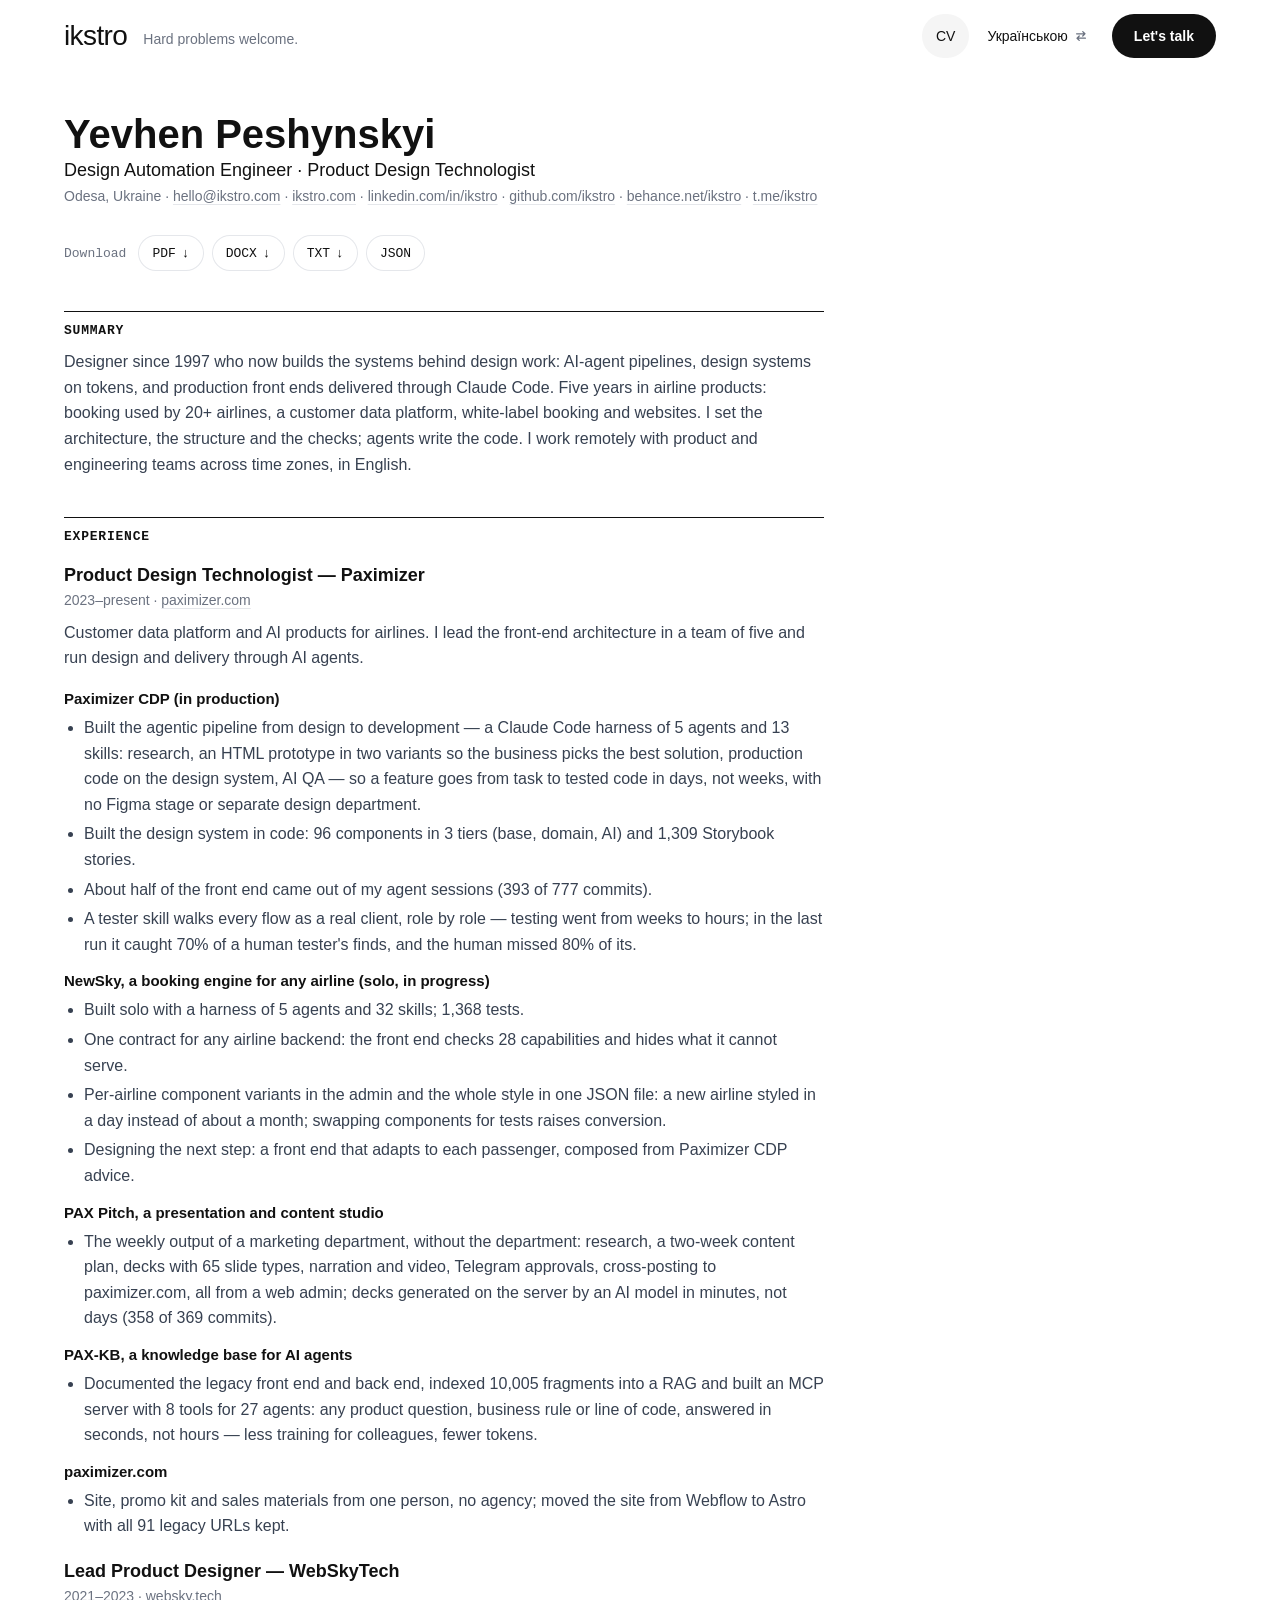
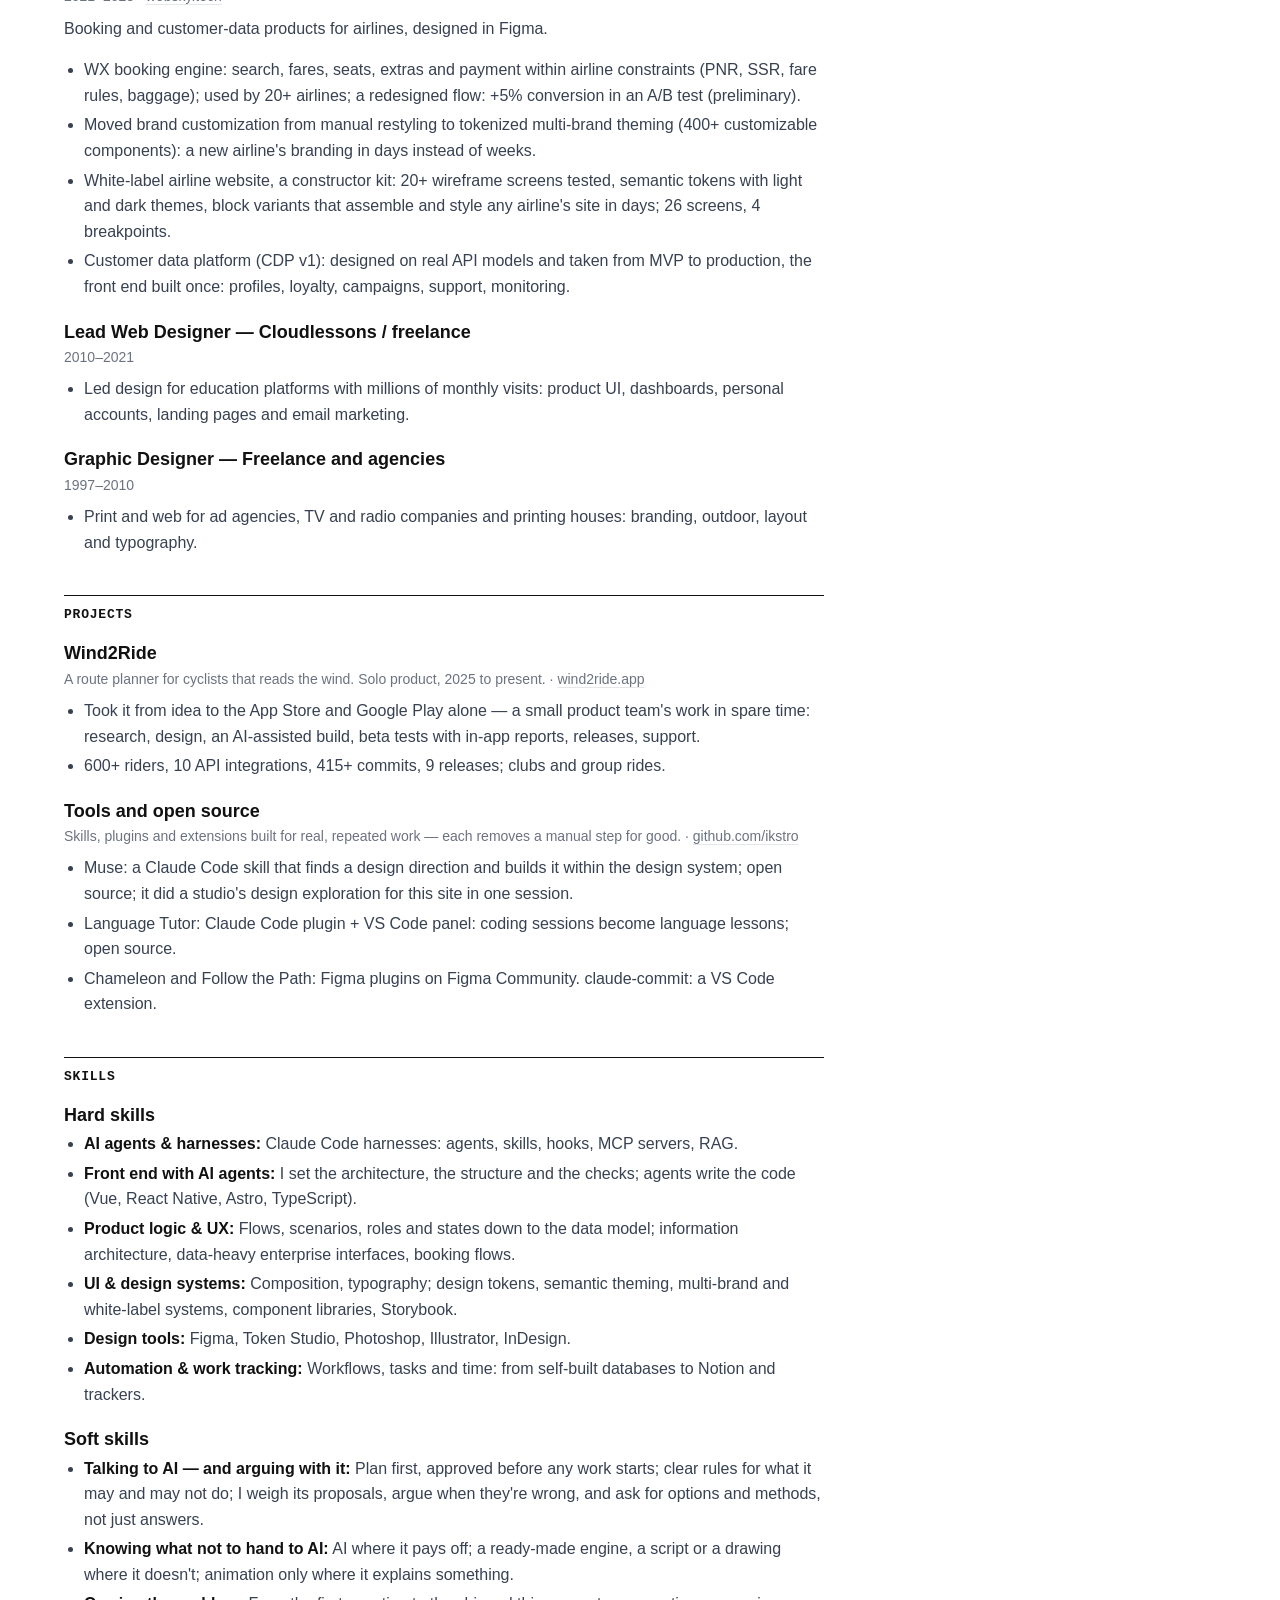
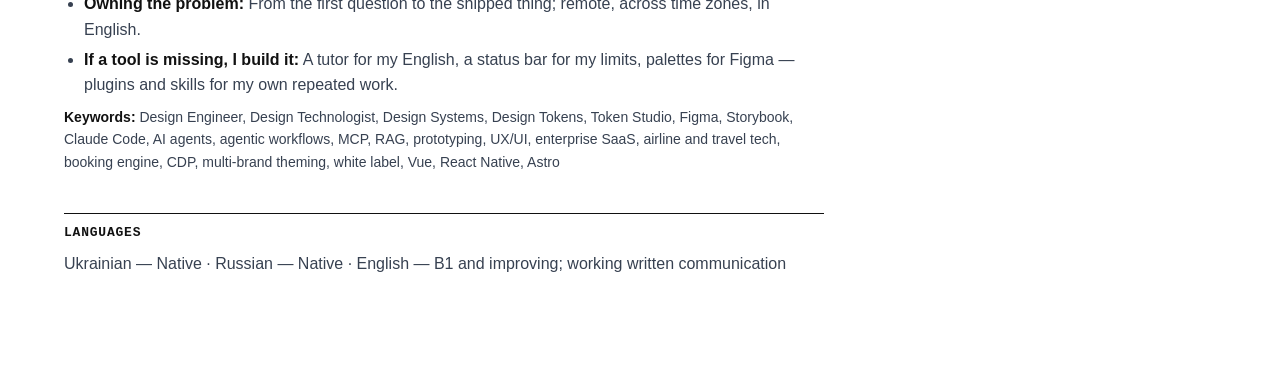
==== commit c5e81671: "Deploy ikstro.com" ====
--- a/cv/index.html
+++ b/cv/index.html
@@ -1,4 +1,4 @@
-<!DOCTYPE html><html lang="en"><head><meta charset="utf-8"><meta name="viewport" content="width=device-width, initial-scale=1"><title>CV — Yevhen Peshynskyi</title><meta name="description" content="Designer since 1997 who now builds the systems behind design work: AI-agent pipelines, design systems on tokens, and production front ends delivered through Claude Code. Five years in airline products: booking used by 20+ airlines, a customer data platform, white-label booking and websites. I set the architecture, the structure and the checks; agents write the code. I work remotely with product and engineering teams across time zones, in English."><link rel="canonical" href="https://ikstro.com/cv/"><link rel="alternate" hreflang="en" href="https://ikstro.com/cv/"><link rel="alternate" hreflang="uk" href="https://ikstro.com/uk/cv/"><link rel="alternate" hreflang="x-default" href="https://ikstro.com/cv/"><meta name="author" content="Yevhen Peshynskyi"><!-- the «Iks» cell (owner, 23.10): built by `npm run favicon` --><link rel="icon" href="/favicon.ico" sizes="48x48"><link rel="icon" href="/favicon.svg" type="image/svg+xml"><link rel="apple-touch-icon" href="/apple-touch-icon.png"><meta property="og:type" content="website"><meta property="og:site_name" content="ikstro"><meta property="og:locale" content="en_US"><meta property="og:locale:alternate" content="uk_UA"><meta property="og:title" content="CV — Yevhen Peshynskyi"><meta property="og:description" content="Designer since 1997 who now builds the systems behind design work: AI-agent pipelines, design systems on tokens, and production front ends delivered through Claude Code. Five years in airline products: booking used by 20+ airlines, a customer data platform, white-label booking and websites. I set the architecture, the structure and the checks; agents write the code. I work remotely with product and engineering teams across time zones, in English."><meta property="og:url" content="https://ikstro.com/cv/"><meta property="og:image" content="https://ikstro.com/media/og/en.jpg"><meta property="og:image:alt" content="Yevhen Peshynskyi — Design automation engineer"><meta property="og:image:width" content="1200"><meta property="og:image:height" content="630"><meta name="twitter:card" content="summary_large_image"><script type="application/ld+json">{"@context":"https://schema.org","@type":"ProfilePage","url":"https://ikstro.com/cv/","inLanguage":"en","mainEntity":{"@type":"Person","@id":"https://ikstro.com/#person","name":"Yevhen Peshynskyi","alternateName":["ikstro","Євген Пешинський","Евгений Пешинский","Yevhen Peshinskyi","Evgeniy Peshinskiy"],"jobTitle":"Design Automation Engineer · Product Design Technologist","description":"Designer since 1997 who now builds the systems behind design work: AI-agent pipelines, design systems on tokens, and production front ends delivered through Claude Code. Five years in airline products: booking used by 20+ airlines, a customer data platform, white-label booking and websites. I set the architecture, the structure and the checks; agents write the code. I work remotely with product and engineering teams across time zones, in English.","url":"https://ikstro.com/","image":"https://ikstro.com/media/person/photo-800.webp","email":"mailto:hello@ikstro.com","address":{"@type":"PostalAddress","addressLocality":"Odesa","addressCountry":"UA"},"worksFor":{"@type":"Organization","name":"Paximizer","url":"https://paximizer.com"},"knowsAbout":["Design Engineer","Design Technologist","Design Systems","Design Tokens","Token Studio","Figma","Storybook","Claude Code","AI agents","agentic workflows","MCP","RAG","prototyping","UX/UI","enterprise SaaS","airline and travel tech","booking engine","CDP","multi-brand theming","white label","Vue","React Native","Astro"],"knowsLanguage":["uk","ru","en"],"sameAs":["https://linkedin.com/in/ikstro","https://github.com/ikstro","https://behance.net/ikstro","https://t.me/ikstro"],"subjectOf":[{"@type":"DigitalDocument","name":"CV (PDF)","encodingFormat":"application/pdf","url":"https://ikstro.com/cv/Yevhen-Peshynskyi-CV-EN.pdf"},{"@type":"DigitalDocument","name":"CV (DOCX)","encodingFormat":"application/vnd.openxmlformats-officedocument.wordprocessingml.document","url":"https://ikstro.com/cv/Yevhen-Peshynskyi-CV-EN.docx"}]}}</script><link rel="alternate" type="application/json" title="JSON Resume" href="/resume.json"><style>@font-face{font-family:"Cal Sans-8aefe084696b96c0";src:url("/_astro/fonts/de74727b9f176735.woff2") format("woff2");font-display:swap;unicode-range:U+0000-00FF,U+0131,U+0152-0153,U+02BB-02BC,U+02C6,U+02DA,U+02DC,U+0304,U+0308,U+0329,U+2000-206F,U+20AC,U+2122,U+2191,U+2193,U+2212,U+2215,U+FEFF,U+FFFD;font-weight:400;font-style:normal;}@font-face{font-family:"Cal Sans-8aefe084696b96c0 fallback: Arial";src:local("Arial");font-display:swap;font-weight:400;font-style:normal;size-adjust:99.1474%;ascent-override:100.8599%;descent-override:30.258%;line-gap-override:0%;}:root{--font-cal:"Cal Sans-8aefe084696b96c0","Cal Sans-8aefe084696b96c0 fallback: Arial",sans-serif;}</style><link rel="preload" href="/_astro/fonts/de74727b9f176735.woff2" as="font" type="font/woff2" crossorigin><style>@font-face{font-family:Inter-d166690083f87c00;src:url("/_astro/fonts/6909caa7688787da.woff2") format("woff2");font-display:swap;unicode-range:U+0301,U+0400-045F,U+0490-0491,U+04B0-04B1,U+2116;font-weight:400;font-style:normal;}@font-face{font-family:Inter-d166690083f87c00;src:url("/_astro/fonts/e868cdf4720e9ea5.woff2") format("woff2");font-display:swap;unicode-range:U+0000-00FF,U+0131,U+0152-0153,U+02BB-02BC,U+02C6,U+02DA,U+02DC,U+0304,U+0308,U+0329,U+2000-206F,U+20AC,U+2122,U+2191,U+2193,U+2212,U+2215,U+FEFF,U+FFFD;font-weight:400;font-style:normal;}@font-face{font-family:Inter-d166690083f87c00;src:url("/_astro/fonts/6909caa7688787da.woff2") format("woff2");font-display:swap;unicode-range:U+0301,U+0400-045F,U+0490-0491,U+04B0-04B1,U+2116;font-weight:500;font-style:normal;}@font-face{font-family:Inter-d166690083f87c00;src:url("/_astro/fonts/e868cdf4720e9ea5.woff2") format("woff2");font-display:swap;unicode-range:U+0000-00FF,U+0131,U+0152-0153,U+02BB-02BC,U+02C6,U+02DA,U+02DC,U+0304,U+0308,U+0329,U+2000-206F,U+20AC,U+2122,U+2191,U+2193,U+2212,U+2215,U+FEFF,U+FFFD;font-weight:500;font-style:normal;}@font-face{font-family:Inter-d166690083f87c00;src:url("/_astro/fonts/6909caa7688787da.woff2") format("woff2");font-display:swap;unicode-range:U+0301,U+0400-045F,U+0490-0491,U+04B0-04B1,U+2116;font-weight:600;font-style:normal;}@font-face{font-family:Inter-d166690083f87c00;src:url("/_astro/fonts/e868cdf4720e9ea5.woff2") format("woff2");font-display:swap;unicode-range:U+0000-00FF,U+0131,U+0152-0153,U+02BB-02BC,U+02C6,U+02DA,U+02DC,U+0304,U+0308,U+0329,U+2000-206F,U+20AC,U+2122,U+2191,U+2193,U+2212,U+2215,U+FEFF,U+FFFD;font-weight:600;font-style:normal;}@font-face{font-family:"Inter-d166690083f87c00 fallback: Arial";src:local("Arial");font-display:swap;font-weight:400;font-style:normal;size-adjust:134.2826%;ascent-override:72.1426%;descent-override:17.9629%;line-gap-override:0%;}@font-face{font-family:"Inter-d166690083f87c00 fallback: Arial";src:local("Arial");font-display:swap;font-weight:400;font-style:normal;size-adjust:134.2826%;ascent-override:72.1426%;descent-override:17.9629%;line-gap-override:0%;}@font-face{font-family:"Inter-d166690083f87c00 fallback: Arial";src:local("Arial");font-display:swap;font-weight:500;font-style:normal;size-adjust:134.2826%;ascent-override:72.1426%;descent-override:17.9629%;line-gap-override:0%;}@font-face{font-family:"Inter-d166690083f87c00 fallback: Arial";src:local("Arial");font-display:swap;font-weight:500;font-style:normal;size-adjust:134.2826%;ascent-override:72.1426%;descent-override:17.9629%;line-gap-override:0%;}@font-face{font-family:"Inter-d166690083f87c00 fallback: Arial";src:local("Arial");font-display:swap;font-weight:600;font-style:normal;size-adjust:134.2826%;ascent-override:72.1426%;descent-override:17.9629%;line-gap-override:0%;}@font-face{font-family:"Inter-d166690083f87c00 fallback: Arial";src:local("Arial");font-display:swap;font-weight:600;font-style:normal;size-adjust:134.2826%;ascent-override:72.1426%;descent-override:17.9629%;line-gap-override:0%;}:root{--font-inter:Inter-d166690083f87c00,"Inter-d166690083f87c00 fallback: Arial",sans-serif;}</style><link rel="preload" href="/_astro/fonts/e868cdf4720e9ea5.woff2" as="font" type="font/woff2" crossorigin><style>@font-face{font-family:"JetBrains Mono-c56213b721f1ee83";src:url("/_astro/fonts/06ca8aa61b7e774d.woff2") format("woff2");font-display:swap;unicode-range:U+0301,U+0400-045F,U+0490-0491,U+04B0-04B1,U+2116;font-weight:400;font-style:normal;}@font-face{font-family:"JetBrains Mono-c56213b721f1ee83";src:url("/_astro/fonts/d39725b5b6a6f2ec.woff2") format("woff2");font-display:swap;unicode-range:U+0000-00FF,U+0131,U+0152-0153,U+02BB-02BC,U+02C6,U+02DA,U+02DC,U+0304,U+0308,U+0329,U+2000-206F,U+20AC,U+2122,U+2191,U+2193,U+2212,U+2215,U+FEFF,U+FFFD;font-weight:400;font-style:normal;}@font-face{font-family:"JetBrains Mono-c56213b721f1ee83";src:url("/_astro/fonts/06ca8aa61b7e774d.woff2") format("woff2");font-display:swap;unicode-range:U+0301,U+0400-045F,U+0490-0491,U+04B0-04B1,U+2116;font-weight:500;font-style:normal;}@font-face{font-family:"JetBrains Mono-c56213b721f1ee83";src:url("/_astro/fonts/d39725b5b6a6f2ec.woff2") format("woff2");font-display:swap;unicode-range:U+0000-00FF,U+0131,U+0152-0153,U+02BB-02BC,U+02C6,U+02DA,U+02DC,U+0304,U+0308,U+0329,U+2000-206F,U+20AC,U+2122,U+2191,U+2193,U+2212,U+2215,U+FEFF,U+FFFD;font-weight:500;font-style:normal;}@font-face{font-family:"JetBrains Mono-c56213b721f1ee83 fallback: Courier New";src:local("Courier New");font-display:swap;font-weight:400;font-style:normal;size-adjust:99.9837%;ascent-override:102.0166%;descent-override:30.0049%;}@font-face{font-family:"JetBrains Mono-c56213b721f1ee83 fallback: Courier New";src:local("Courier New");font-display:swap;font-weight:400;font-style:normal;size-adjust:99.9837%;ascent-override:102.0166%;descent-override:30.0049%;}@font-face{font-family:"JetBrains Mono-c56213b721f1ee83 fallback: Courier New";src:local("Courier New");font-display:swap;font-weight:500;font-style:normal;size-adjust:99.9837%;ascent-override:102.0166%;descent-override:30.0049%;}@font-face{font-family:"JetBrains Mono-c56213b721f1ee83 fallback: Courier New";src:local("Courier New");font-display:swap;font-weight:500;font-style:normal;size-adjust:99.9837%;ascent-override:102.0166%;descent-override:30.0049%;}:root{--font-jbmono:"JetBrains Mono-c56213b721f1ee83","JetBrains Mono-c56213b721f1ee83 fallback: Courier New",monospace;}</style><!-- rows breathe in only when JS runs and motion is allowed; a timer un-hides them if scripts fail --><script>
+<!DOCTYPE html><html lang="en"><head><meta charset="utf-8"><meta name="viewport" content="width=device-width, initial-scale=1"><title>CV — Yevhen Peshynskyi</title><meta name="description" content="Designer since 1997 who now builds the systems behind design work: AI-agent pipelines, design systems on tokens, and production front ends delivered through Claude Code. Five years in airline products: booking used by 20+ airlines, a customer data platform, white-label booking and websites. I set the architecture, the structure and the checks; agents write the code. I work remotely with product and engineering teams across time zones, in English."><link rel="canonical" href="https://ikstro.com/cv/"><link rel="alternate" hreflang="en" href="https://ikstro.com/cv/"><link rel="alternate" hreflang="uk" href="https://ikstro.com/uk/cv/"><link rel="alternate" hreflang="x-default" href="https://ikstro.com/cv/"><meta name="author" content="Yevhen Peshynskyi"><!-- the «Iks» cell (owner, 23.10): built by `npm run favicon` --><link rel="icon" href="/favicon.ico" sizes="48x48"><link rel="icon" href="/favicon.svg" type="image/svg+xml"><link rel="apple-touch-icon" href="/apple-touch-icon.png"><meta property="og:type" content="website"><meta property="og:site_name" content="ikstro"><meta property="og:locale" content="en_US"><meta property="og:locale:alternate" content="uk_UA"><meta property="og:title" content="CV — Yevhen Peshynskyi"><meta property="og:description" content="Designer since 1997 who now builds the systems behind design work: AI-agent pipelines, design systems on tokens, and production front ends delivered through Claude Code. Five years in airline products: booking used by 20+ airlines, a customer data platform, white-label booking and websites. I set the architecture, the structure and the checks; agents write the code. I work remotely with product and engineering teams across time zones, in English."><meta property="og:url" content="https://ikstro.com/cv/"><meta property="og:image" content="https://ikstro.com/media/og/en.jpg"><meta property="og:image:alt" content="Yevhen Peshynskyi — Design automation engineer"><meta property="og:image:width" content="1200"><meta property="og:image:height" content="630"><meta name="twitter:card" content="summary_large_image"><script type="application/ld+json">{"@context":"https://schema.org","@type":"ProfilePage","url":"https://ikstro.com/cv/","inLanguage":"en","mainEntity":{"@type":"Person","@id":"https://ikstro.com/#person","name":"Yevhen Peshynskyi","alternateName":["ikstro","Євген Пешинський","Евгений Пешинский","Yevhen Peshinskyi","Evgeniy Peshinskiy"],"jobTitle":"Design Automation Engineer · Product Design Technologist","description":"Designer since 1997 who now builds the systems behind design work: AI-agent pipelines, design systems on tokens, and production front ends delivered through Claude Code. Five years in airline products: booking used by 20+ airlines, a customer data platform, white-label booking and websites. I set the architecture, the structure and the checks; agents write the code. I work remotely with product and engineering teams across time zones, in English.","url":"https://ikstro.com/","image":"https://ikstro.com/media/person/photo-800.webp","email":"mailto:hello@ikstro.com","address":{"@type":"PostalAddress","addressLocality":"Odesa","addressCountry":"UA"},"worksFor":{"@type":"Organization","name":"Paximizer","url":"https://paximizer.com"},"knowsAbout":["Design Engineer","Design Technologist","Design Systems","Design Tokens","Token Studio","Figma","Storybook","Claude Code","AI agents","agentic workflows","MCP","RAG","prototyping","UX/UI","enterprise SaaS","airline and travel tech","booking engine","CDP","multi-brand theming","white label","Vue","React Native","Astro"],"knowsLanguage":["uk","ru","en"],"sameAs":["https://linkedin.com/in/ikstro","https://github.com/ikstro","https://behance.net/ikstro","https://t.me/ikstro"],"subjectOf":[{"@type":"DigitalDocument","name":"CV (PDF)","encodingFormat":"application/pdf","url":"https://ikstro.com/cv/Yevhen-Peshynskyi-CV-EN.pdf"},{"@type":"DigitalDocument","name":"CV (DOCX)","encodingFormat":"application/vnd.openxmlformats-officedocument.wordprocessingml.document","url":"https://ikstro.com/cv/Yevhen-Peshynskyi-CV-EN.docx"}]}}</script><link rel="alternate" type="application/json" title="JSON Resume" href="/resume.json"><style>:root{--font-cal:"Cal Sans-8aefe084696b96c0",sans-serif;}</style><style>:root{--font-inter:Inter-d166690083f87c00,sans-serif;}</style><style>:root{--font-jbmono:"JetBrains Mono-c56213b721f1ee83",monospace;}</style><!-- rows breathe in only when JS runs and motion is allowed; a timer un-hides them if scripts fail --><script>
       if (!matchMedia('(prefers-reduced-motion: reduce)').matches) {
         document.documentElement.classList.add('breathe');
         setTimeout(function () { document.documentElement.classList.remove('breathe'); }, 3000);
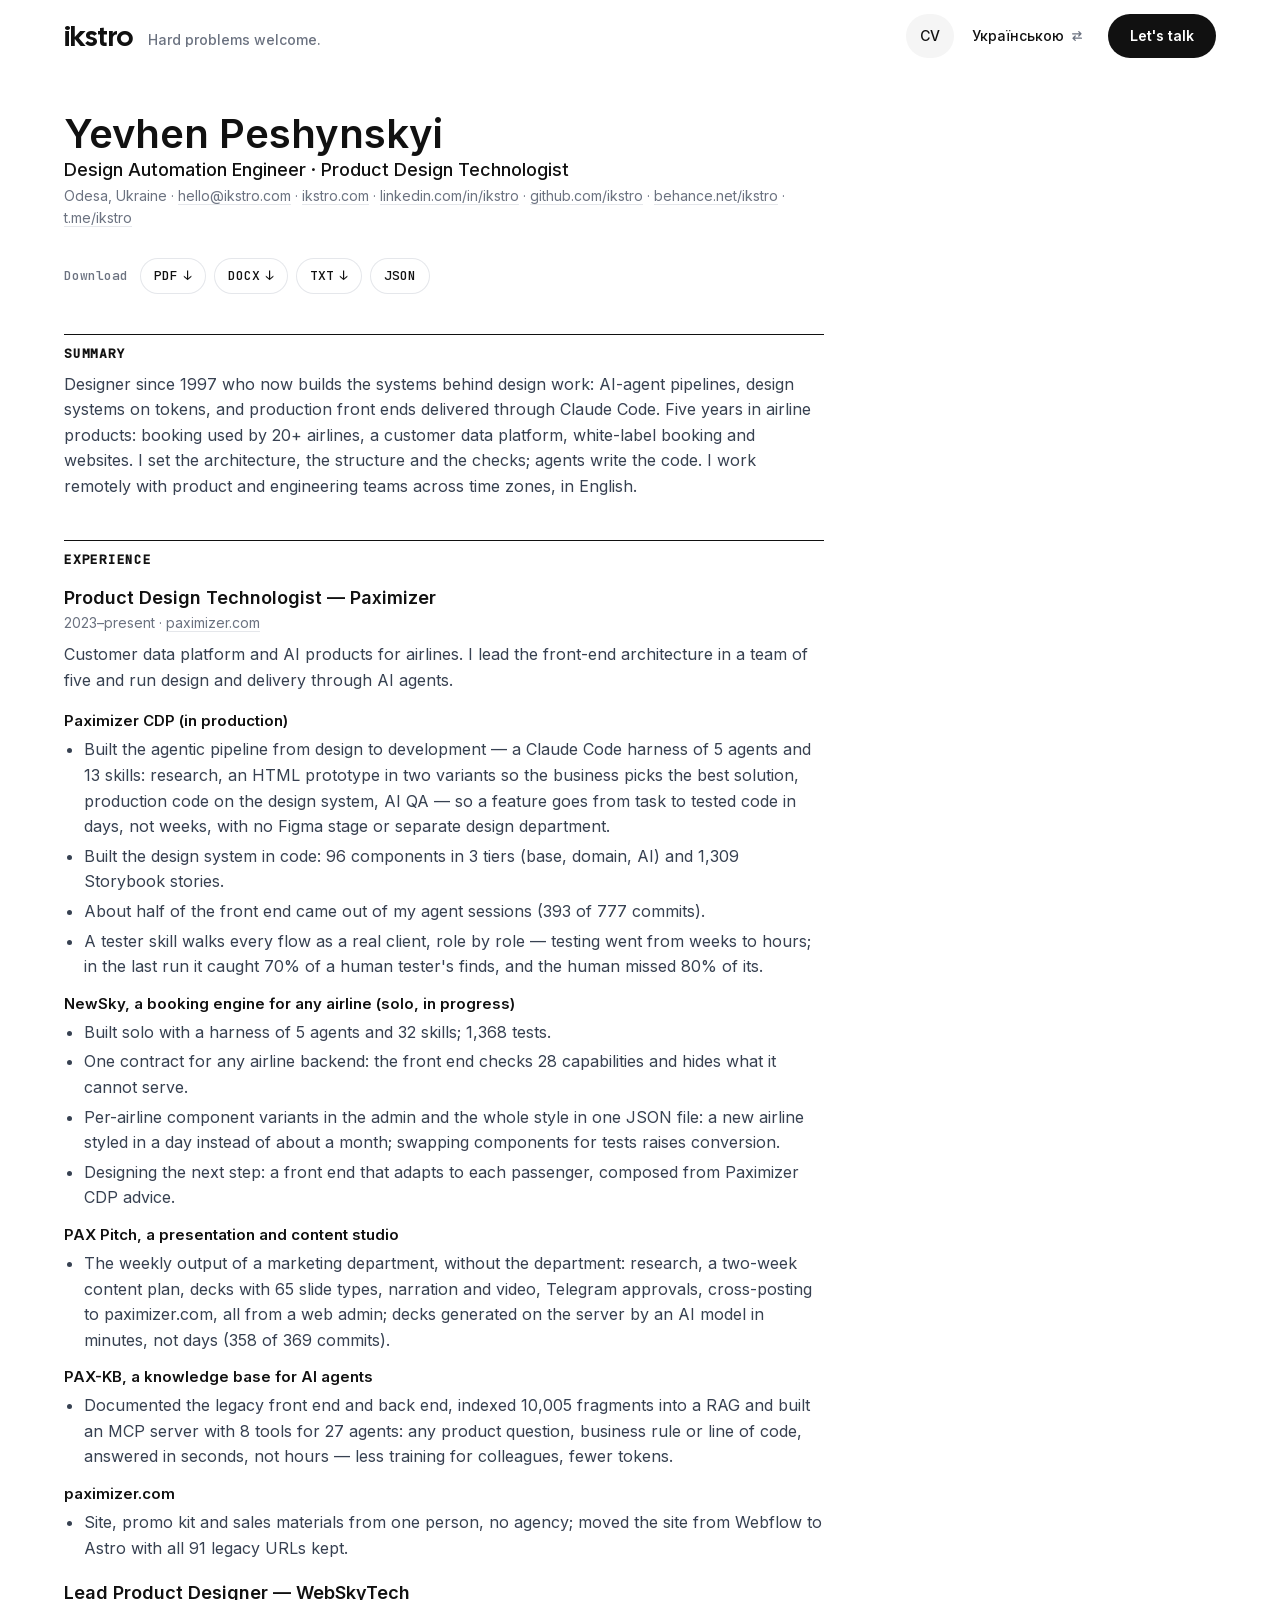
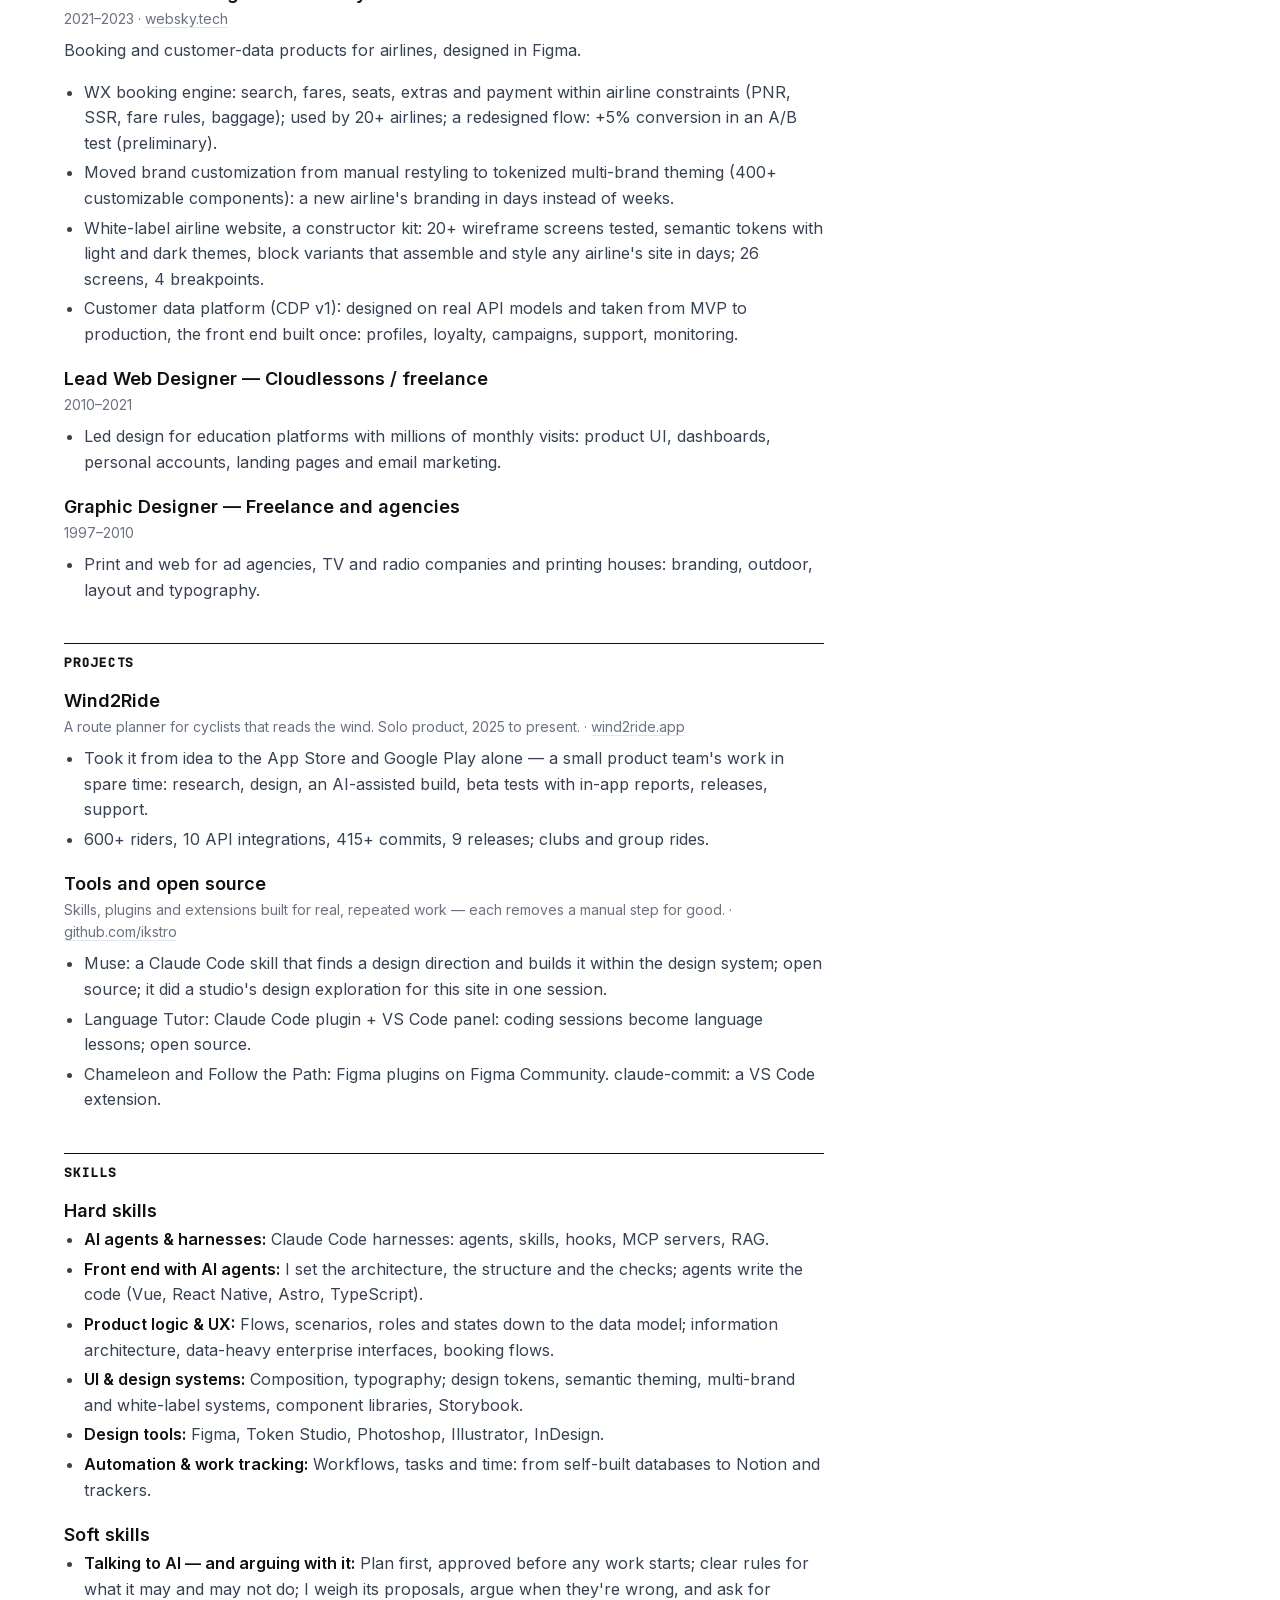
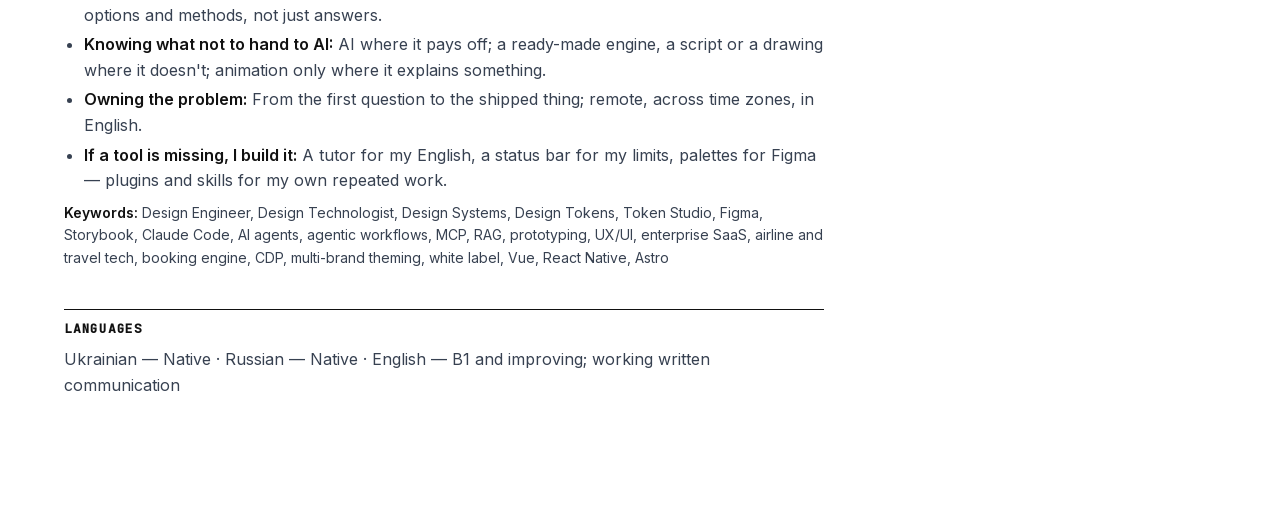
==== commit 751fe594: "Deploy ikstro.com" ====
--- a/cv/index.html
+++ b/cv/index.html
@@ -1,4 +1,4 @@
-<!DOCTYPE html><html lang="en"><head><meta charset="utf-8"><meta name="viewport" content="width=device-width, initial-scale=1"><title>CV — Yevhen Peshynskyi</title><meta name="description" content="Designer since 1997 who now builds the systems behind design work: AI-agent pipelines, design systems on tokens, and production front ends delivered through Claude Code. Five years in airline products: booking used by 20+ airlines, a customer data platform, white-label booking and websites. I set the architecture, the structure and the checks; agents write the code. I work remotely with product and engineering teams across time zones, in English."><link rel="canonical" href="https://ikstro.com/cv/"><link rel="alternate" hreflang="en" href="https://ikstro.com/cv/"><link rel="alternate" hreflang="uk" href="https://ikstro.com/uk/cv/"><link rel="alternate" hreflang="x-default" href="https://ikstro.com/cv/"><meta name="author" content="Yevhen Peshynskyi"><!-- the «Iks» cell (owner, 23.10): built by `npm run favicon` --><link rel="icon" href="/favicon.ico" sizes="48x48"><link rel="icon" href="/favicon.svg" type="image/svg+xml"><link rel="apple-touch-icon" href="/apple-touch-icon.png"><meta property="og:type" content="website"><meta property="og:site_name" content="ikstro"><meta property="og:locale" content="en_US"><meta property="og:locale:alternate" content="uk_UA"><meta property="og:title" content="CV — Yevhen Peshynskyi"><meta property="og:description" content="Designer since 1997 who now builds the systems behind design work: AI-agent pipelines, design systems on tokens, and production front ends delivered through Claude Code. Five years in airline products: booking used by 20+ airlines, a customer data platform, white-label booking and websites. I set the architecture, the structure and the checks; agents write the code. I work remotely with product and engineering teams across time zones, in English."><meta property="og:url" content="https://ikstro.com/cv/"><meta property="og:image" content="https://ikstro.com/media/og/en.jpg"><meta property="og:image:alt" content="Yevhen Peshynskyi — Design automation engineer"><meta property="og:image:width" content="1200"><meta property="og:image:height" content="630"><meta name="twitter:card" content="summary_large_image"><script type="application/ld+json">{"@context":"https://schema.org","@type":"ProfilePage","url":"https://ikstro.com/cv/","inLanguage":"en","mainEntity":{"@type":"Person","@id":"https://ikstro.com/#person","name":"Yevhen Peshynskyi","alternateName":["ikstro","Євген Пешинський","Евгений Пешинский","Yevhen Peshinskyi","Evgeniy Peshinskiy"],"jobTitle":"Design Automation Engineer · Product Design Technologist","description":"Designer since 1997 who now builds the systems behind design work: AI-agent pipelines, design systems on tokens, and production front ends delivered through Claude Code. Five years in airline products: booking used by 20+ airlines, a customer data platform, white-label booking and websites. I set the architecture, the structure and the checks; agents write the code. I work remotely with product and engineering teams across time zones, in English.","url":"https://ikstro.com/","image":"https://ikstro.com/media/person/photo-800.webp","email":"mailto:hello@ikstro.com","address":{"@type":"PostalAddress","addressLocality":"Odesa","addressCountry":"UA"},"worksFor":{"@type":"Organization","name":"Paximizer","url":"https://paximizer.com"},"knowsAbout":["Design Engineer","Design Technologist","Design Systems","Design Tokens","Token Studio","Figma","Storybook","Claude Code","AI agents","agentic workflows","MCP","RAG","prototyping","UX/UI","enterprise SaaS","airline and travel tech","booking engine","CDP","multi-brand theming","white label","Vue","React Native","Astro"],"knowsLanguage":["uk","ru","en"],"sameAs":["https://linkedin.com/in/ikstro","https://github.com/ikstro","https://behance.net/ikstro","https://t.me/ikstro"],"subjectOf":[{"@type":"DigitalDocument","name":"CV (PDF)","encodingFormat":"application/pdf","url":"https://ikstro.com/cv/Yevhen-Peshynskyi-CV-EN.pdf"},{"@type":"DigitalDocument","name":"CV (DOCX)","encodingFormat":"application/vnd.openxmlformats-officedocument.wordprocessingml.document","url":"https://ikstro.com/cv/Yevhen-Peshynskyi-CV-EN.docx"}]}}</script><link rel="alternate" type="application/json" title="JSON Resume" href="/resume.json"><style>:root{--font-cal:"Cal Sans-8aefe084696b96c0",sans-serif;}</style><style>:root{--font-inter:Inter-d166690083f87c00,sans-serif;}</style><style>:root{--font-jbmono:"JetBrains Mono-c56213b721f1ee83",monospace;}</style><!-- rows breathe in only when JS runs and motion is allowed; a timer un-hides them if scripts fail --><script>
+<!DOCTYPE html><html lang="en"><head><meta charset="utf-8"><meta name="viewport" content="width=device-width, initial-scale=1"><title>CV — Yevhen Peshynskyi</title><meta name="description" content="Designer since 1997 who now builds the systems behind design work: AI-agent pipelines, design systems on tokens, and production front ends delivered through Claude Code. Five years in airline products: booking used by 20+ airlines, a customer data platform, white-label booking and websites. I set the architecture, the structure and the checks; agents write the code. I work remotely with product and engineering teams across time zones, in English."><link rel="canonical" href="https://ikstro.com/cv/"><link rel="alternate" hreflang="en" href="https://ikstro.com/cv/"><link rel="alternate" hreflang="uk" href="https://ikstro.com/uk/cv/"><link rel="alternate" hreflang="x-default" href="https://ikstro.com/cv/"><meta name="author" content="Yevhen Peshynskyi"><!-- the «Iks» cell (owner, 23.10): built by `npm run favicon` --><link rel="icon" href="/favicon.ico" sizes="48x48"><link rel="icon" href="/favicon.svg" type="image/svg+xml"><link rel="apple-touch-icon" href="/apple-touch-icon.png"><meta property="og:type" content="website"><meta property="og:site_name" content="ikstro"><meta property="og:locale" content="en_US"><meta property="og:locale:alternate" content="uk_UA"><meta property="og:title" content="CV — Yevhen Peshynskyi"><meta property="og:description" content="Designer since 1997 who now builds the systems behind design work: AI-agent pipelines, design systems on tokens, and production front ends delivered through Claude Code. Five years in airline products: booking used by 20+ airlines, a customer data platform, white-label booking and websites. I set the architecture, the structure and the checks; agents write the code. I work remotely with product and engineering teams across time zones, in English."><meta property="og:url" content="https://ikstro.com/cv/"><meta property="og:image" content="https://ikstro.com/media/og/en.jpg"><meta property="og:image:alt" content="Yevhen Peshynskyi — Design automation engineer"><meta property="og:image:width" content="1200"><meta property="og:image:height" content="630"><meta name="twitter:card" content="summary_large_image"><script type="application/ld+json">{"@context":"https://schema.org","@type":"ProfilePage","url":"https://ikstro.com/cv/","inLanguage":"en","mainEntity":{"@type":"Person","@id":"https://ikstro.com/#person","name":"Yevhen Peshynskyi","alternateName":["ikstro","Євген Пешинський","Евгений Пешинский","Yevhen Peshinskyi","Evgeniy Peshinskiy"],"jobTitle":"Design Automation Engineer · Product Design Technologist","description":"Designer since 1997 who now builds the systems behind design work: AI-agent pipelines, design systems on tokens, and production front ends delivered through Claude Code. Five years in airline products: booking used by 20+ airlines, a customer data platform, white-label booking and websites. I set the architecture, the structure and the checks; agents write the code. I work remotely with product and engineering teams across time zones, in English.","url":"https://ikstro.com/","image":"https://ikstro.com/media/person/photo-800.webp","email":"mailto:hello@ikstro.com","address":{"@type":"PostalAddress","addressLocality":"Odesa","addressCountry":"UA"},"worksFor":{"@type":"Organization","name":"Paximizer","url":"https://paximizer.com"},"knowsAbout":["Design Engineer","Design Technologist","Design Systems","Design Tokens","Token Studio","Figma","Storybook","Claude Code","AI agents","agentic workflows","MCP","RAG","prototyping","UX/UI","enterprise SaaS","airline and travel tech","booking engine","CDP","multi-brand theming","white label","Vue","React Native","Astro"],"knowsLanguage":["uk","ru","en"],"sameAs":["https://linkedin.com/in/ikstro","https://github.com/ikstro","https://behance.net/ikstro","https://t.me/ikstro"],"subjectOf":[{"@type":"DigitalDocument","name":"CV (PDF)","encodingFormat":"application/pdf","url":"https://ikstro.com/cv/Yevhen-Peshynskyi-CV-EN.pdf"},{"@type":"DigitalDocument","name":"CV (DOCX)","encodingFormat":"application/vnd.openxmlformats-officedocument.wordprocessingml.document","url":"https://ikstro.com/cv/Yevhen-Peshynskyi-CV-EN.docx"}]}}</script><link rel="alternate" type="application/json" title="JSON Resume" href="/resume.json"><link rel="preload" href="/_astro/fonts/2a25def5cb3d6614.woff2" as="font" type="font/woff2" crossorigin><link rel="preload" href="/_astro/fonts/2543cbb5aaf5009d.woff2" as="font" type="font/woff2" crossorigin><style>@font-face{font-family:"Cal Sans-0b95fedc427b14f9";src:url("/_astro/fonts/2a25def5cb3d6614.woff2") format("woff2");font-display:swap;unicode-range:U+0000-00FF,U+0131,U+0152-0153,U+02BB-02BC,U+02C6,U+02DA,U+02DC,U+0304,U+0308,U+0329,U+2000-206F,U+20AC,U+2122,U+2191,U+2193,U+2212,U+2215,U+FEFF,U+FFFD;font-weight:400;font-style:normal;}@font-face{font-family:"Cal Sans-0b95fedc427b14f9 fallback: Arial";src:local("Arial");font-display:swap;font-weight:400;font-style:normal;size-adjust:99.1474%;ascent-override:100.8599%;descent-override:30.258%;line-gap-override:0%;}:root{--font-cal:"Cal Sans-0b95fedc427b14f9","Cal Sans-0b95fedc427b14f9 fallback: Arial",sans-serif;}</style><style>@font-face{font-family:Inter-a1c4a5fca2670c4f;src:url("/_astro/fonts/2543cbb5aaf5009d.woff2") format("woff2");font-display:swap;unicode-range:U+0000-00FF,U+0131,U+0152-0153,U+02BB-02BC,U+02C6,U+02DA,U+02DC,U+0304,U+0308,U+0329,U+2000-206F,U+20AC,U+2122,U+2191,U+2193,U+2212,U+2215,U+FEFF,U+FFFD;font-weight:400 600;font-style:normal;}@font-face{font-family:Inter-a1c4a5fca2670c4f;src:url("/_astro/fonts/b715cbaf6296d845.woff2") format("woff2");font-display:swap;unicode-range:U+0301,U+0400-045F,U+0490-0491,U+04B0-04B1,U+2116;font-weight:400 600;font-style:normal;}@font-face{font-family:"Inter-a1c4a5fca2670c4f fallback: Arial";src:local("Arial");font-display:swap;font-weight:400 600;font-style:normal;size-adjust:107.1194%;ascent-override:90.4365%;descent-override:22.518%;line-gap-override:0%;}:root{--font-inter:Inter-a1c4a5fca2670c4f,"Inter-a1c4a5fca2670c4f fallback: Arial",sans-serif;}</style><style>@font-face{font-family:"JetBrains Mono-398fe83ca6398d1d";src:url("/_astro/fonts/b826ccb763af212c.woff2") format("woff2");font-display:swap;unicode-range:U+0000-00FF,U+0131,U+0152-0153,U+02BB-02BC,U+02C6,U+02DA,U+02DC,U+0304,U+0308,U+0329,U+2000-206F,U+20AC,U+2122,U+2191,U+2193,U+2212,U+2215,U+FEFF,U+FFFD;font-weight:400 500;font-style:normal;}@font-face{font-family:"JetBrains Mono-398fe83ca6398d1d";src:url("/_astro/fonts/27b17c6ae85c7733.woff2") format("woff2");font-display:swap;unicode-range:U+0301,U+0400-045F,U+0490-0491,U+04B0-04B1,U+2116;font-weight:400 500;font-style:normal;}@font-face{font-family:"JetBrains Mono-398fe83ca6398d1d fallback: Courier New";src:local("Courier New");font-display:swap;font-weight:400 500;font-style:normal;size-adjust:99.9837%;ascent-override:102.0166%;descent-override:30.0049%;}:root{--font-jbmono:"JetBrains Mono-398fe83ca6398d1d","JetBrains Mono-398fe83ca6398d1d fallback: Courier New",monospace;}</style><!-- rows breathe in only when JS runs and motion is allowed; a timer un-hides them if scripts fail --><script>
       if (!matchMedia('(prefers-reduced-motion: reduce)').matches) {
         document.documentElement.classList.add('breathe');
         setTimeout(function () { document.documentElement.classList.remove('breathe'); }, 3000);
